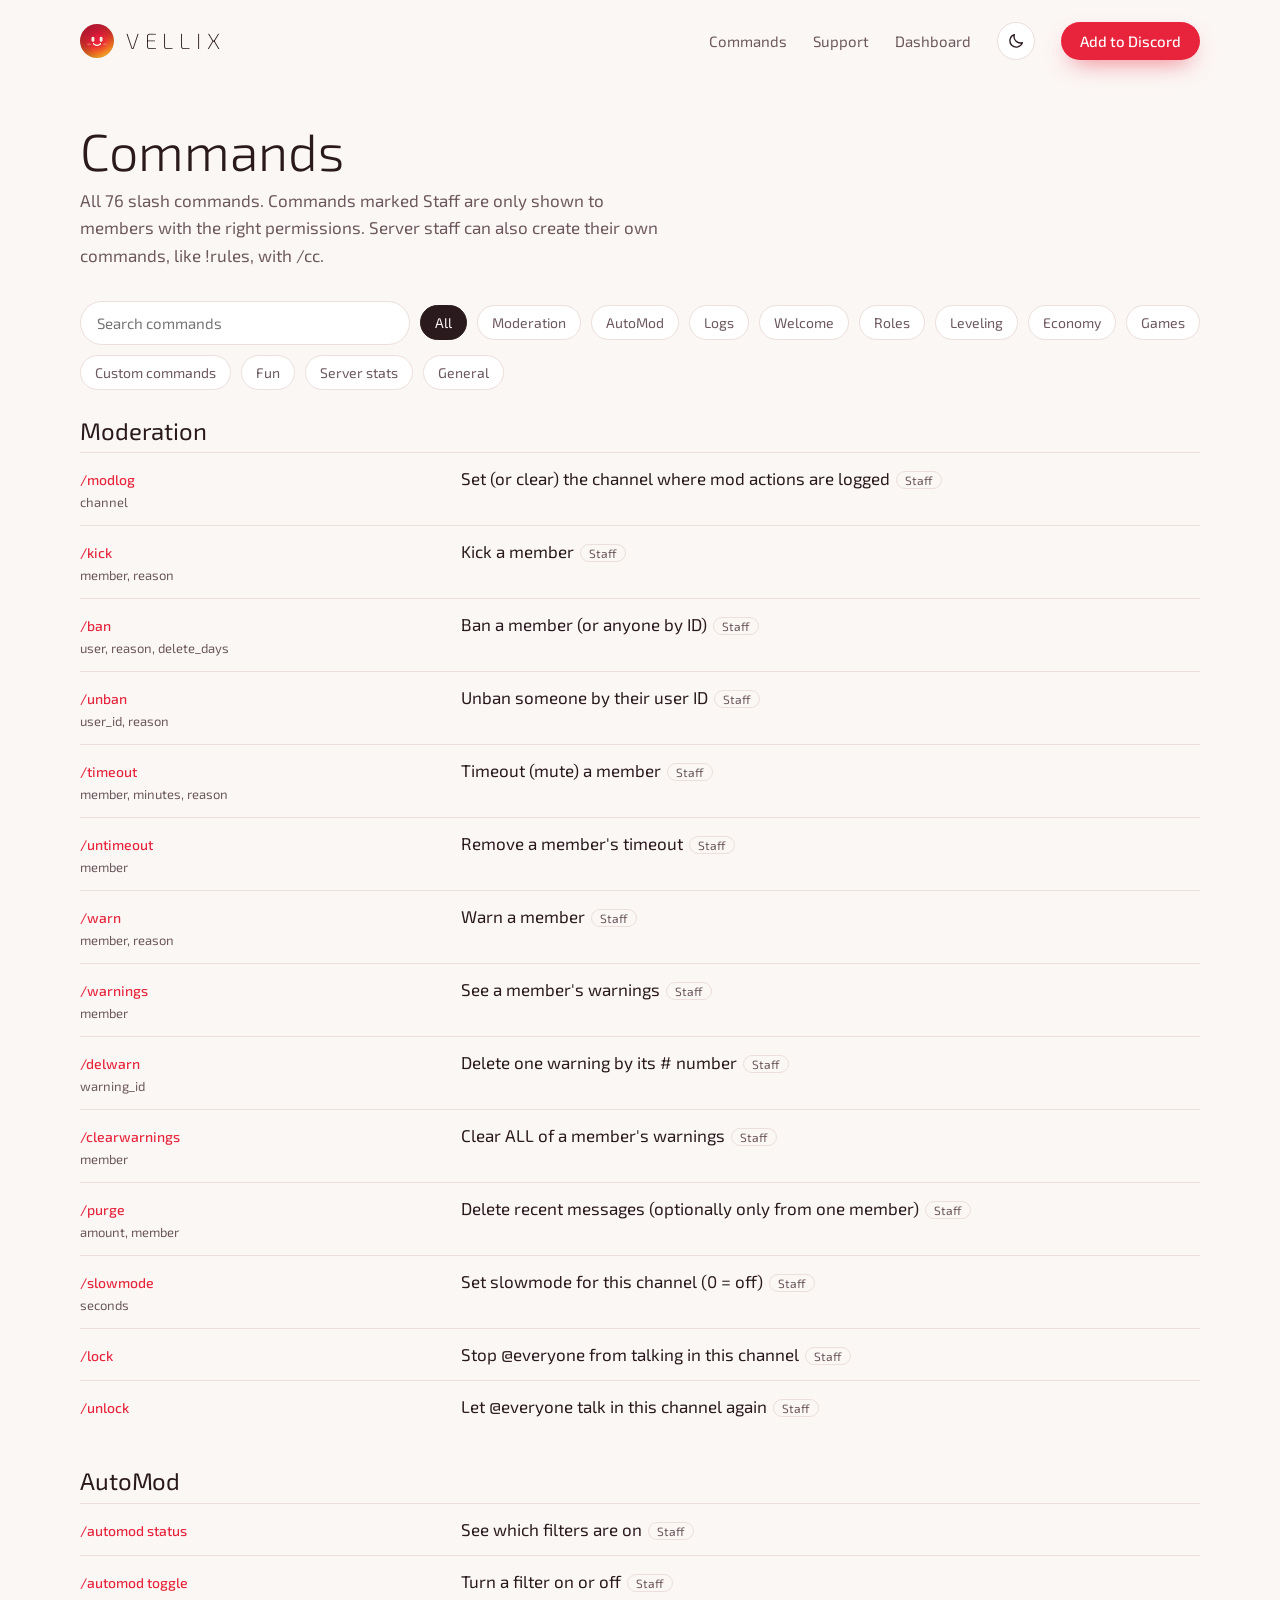
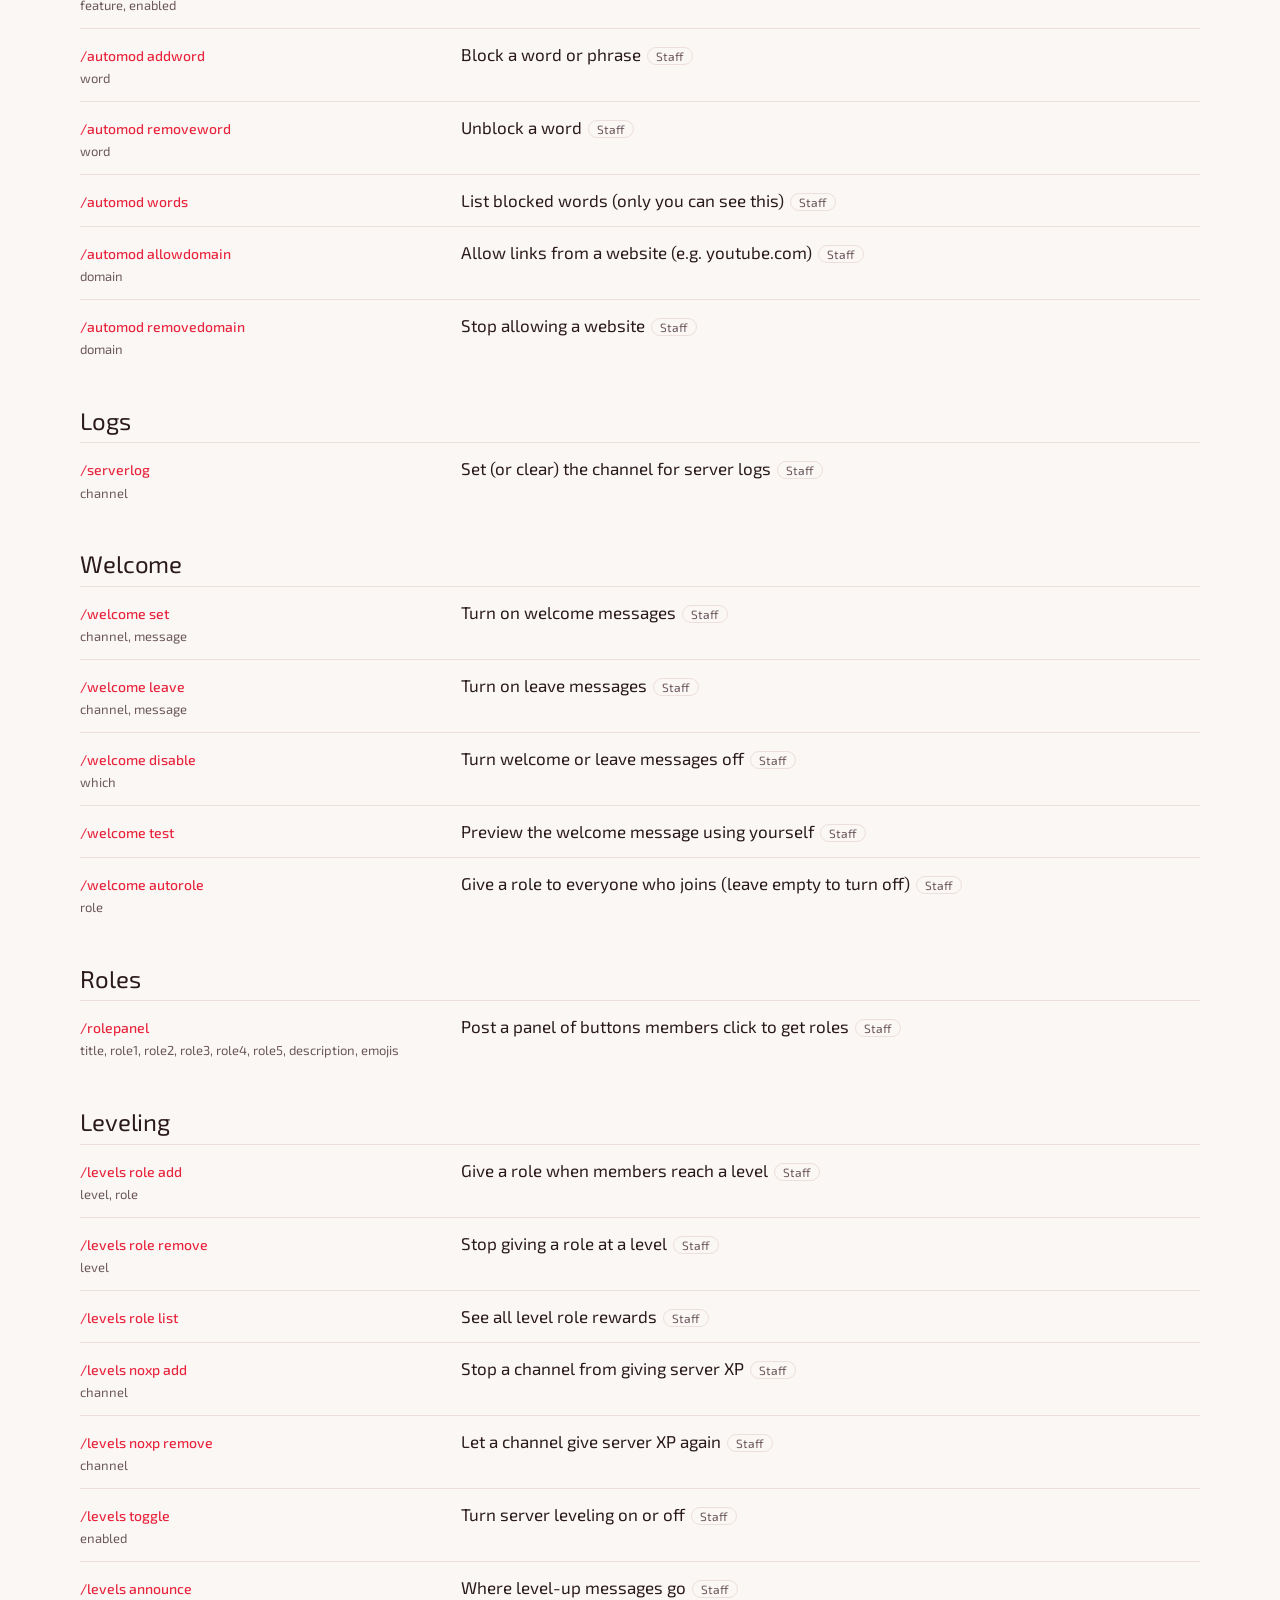
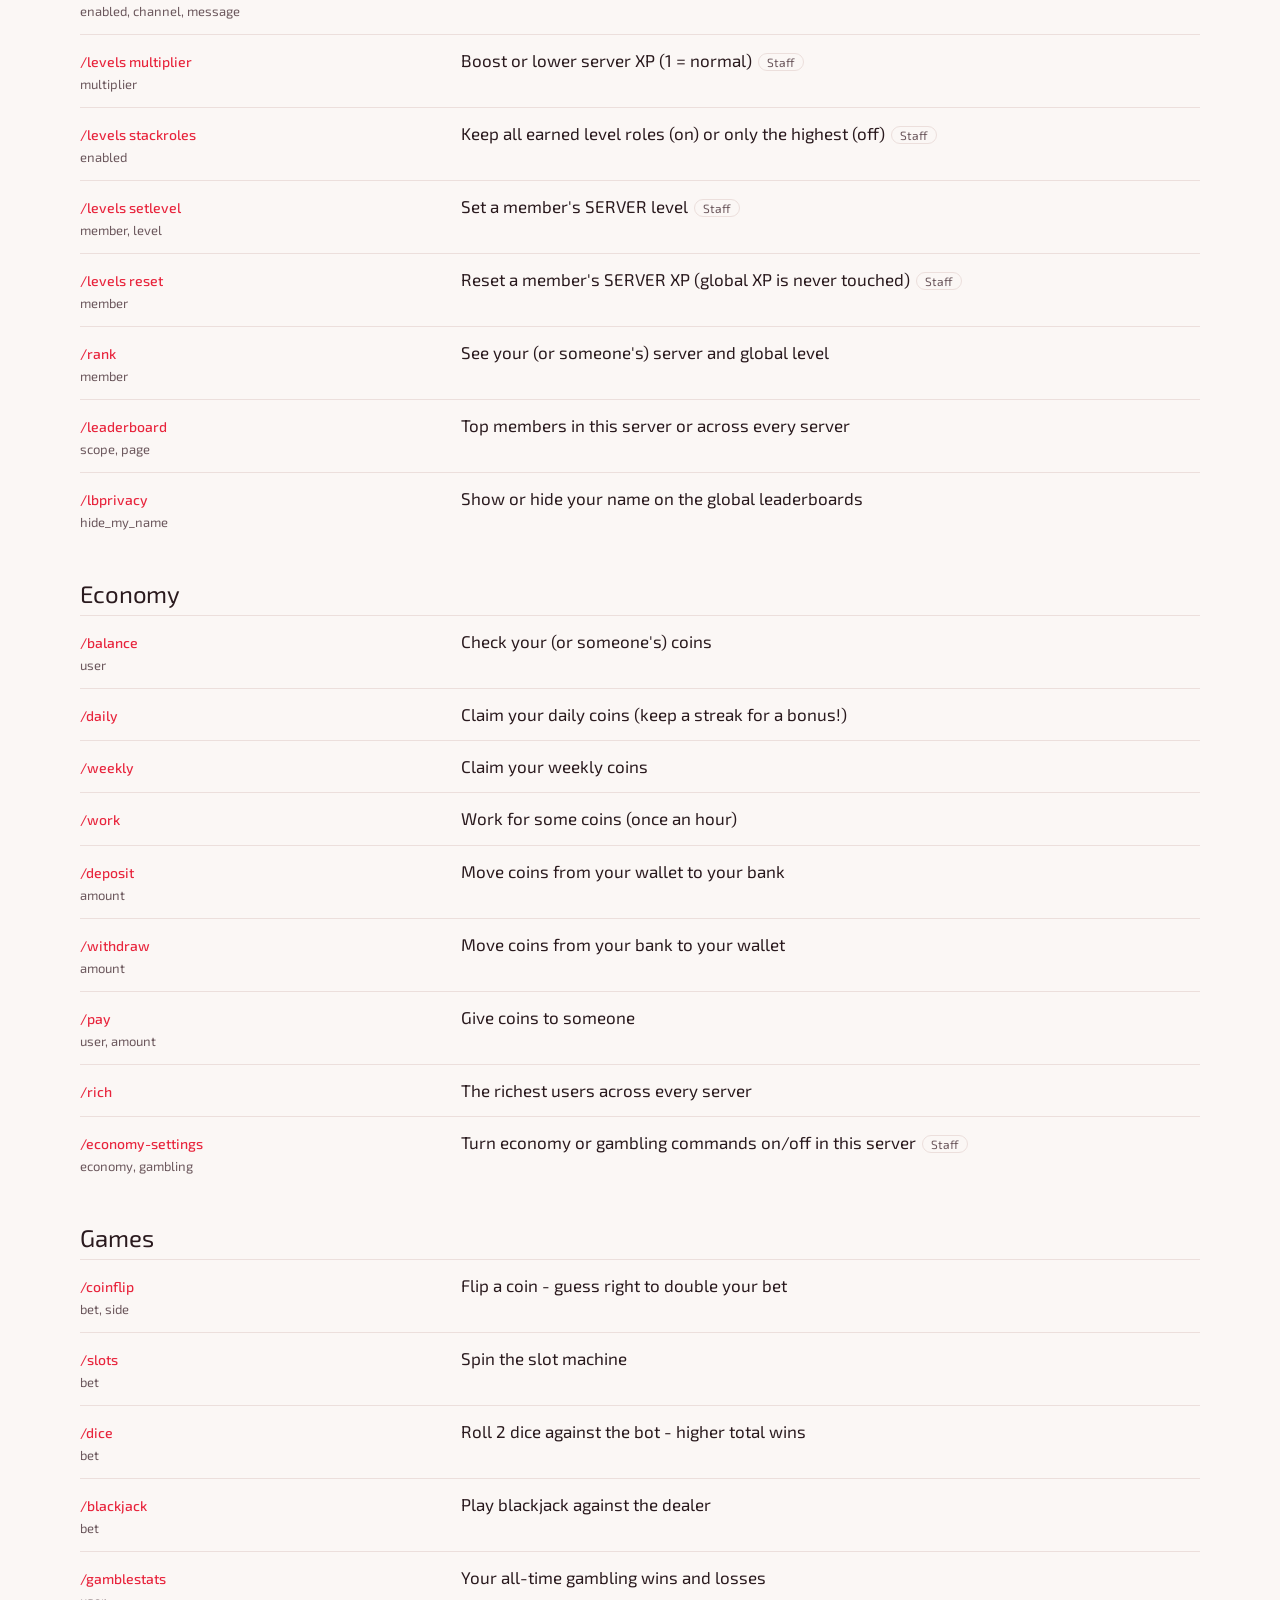
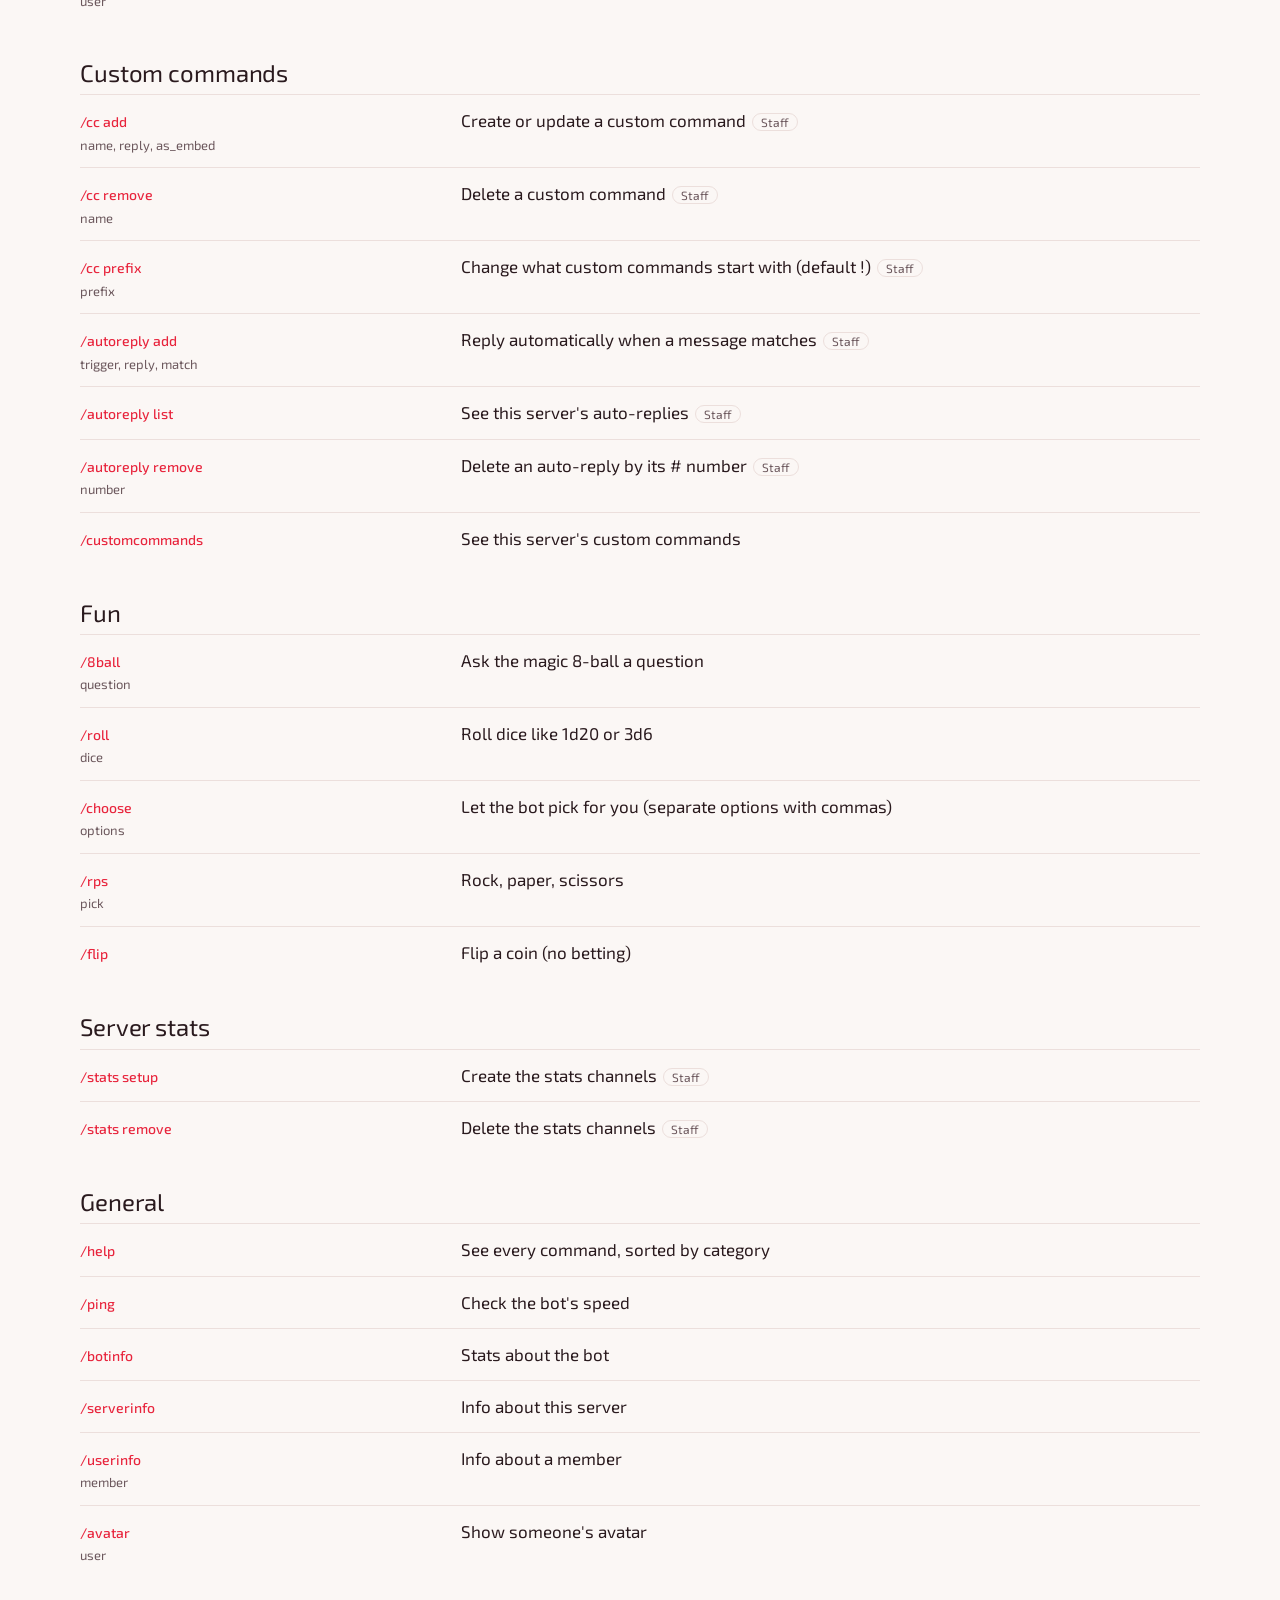
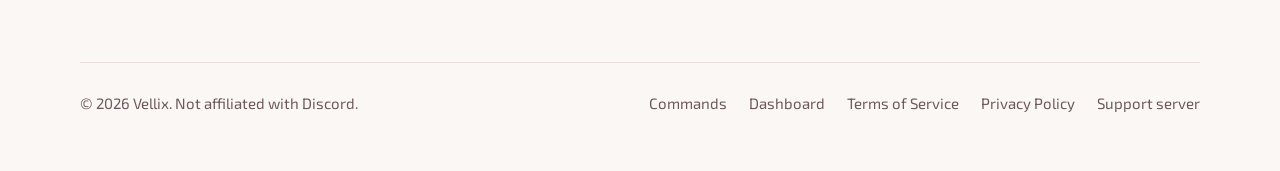
==== commands/index.html @ dca52df2 "Add scroll reveals, hero load sequence, and hover micro-interactions - IntersectionObserver + CSS tr" ====
<!doctype html>
<html lang="en">
<head>
<meta charset="utf-8">
<meta name="viewport" content="width=device-width, initial-scale=1">
<title>Commands | Vellix</title>
<meta name="description" content="Every Vellix slash command, grouped by category.">
<meta property="og:title" content="Commands | Vellix">
<meta property="og:description" content="Every Vellix slash command, grouped by category.">
<meta property="og:image" content="/assets/social.jpg">
<meta name="theme-color" content="#fbf7f5" media="(prefers-color-scheme: light)">
<meta name="theme-color" content="#262624" media="(prefers-color-scheme: dark)">
<meta name="color-scheme" content="light dark">
<script>
  /* Theme, applied before the page draws so it never flashes:
     a ?theme= handed over from the dashboard wins, then this browser's saved choice, then the system setting */
  (function () {
    var t = null, fromLink = new URLSearchParams(location.search).get("theme");
    try {
      if (fromLink === "light" || fromLink === "dark") localStorage.setItem("vellix-theme", fromLink);
      t = localStorage.getItem("vellix-theme");
    } catch (e) { t = fromLink; }
    if (t !== "light" && t !== "dark") t = window.matchMedia("(prefers-color-scheme: dark)").matches ? "dark" : "light";
    document.documentElement.dataset.theme = t;
    /* Motion: only when the visitor hasn't asked for reduced motion. If site.js never
       starts (blocked or failed), the timer removes the class so nothing stays hidden. */
    if (window.IntersectionObserver && !window.matchMedia("(prefers-reduced-motion: reduce)").matches) {
      document.documentElement.classList.add("motion");
      setTimeout(function () { if (!window.vxMotion) document.documentElement.classList.remove("motion"); }, 2500);
    }
  })();
</script>
<link rel="icon" href="/assets/favicon.png">
<link rel="apple-touch-icon" href="/assets/icon-180.png">
<link rel="preconnect" href="https://fonts.googleapis.com">
<link rel="preconnect" href="https://fonts.gstatic.com" crossorigin>
<link href="https://fonts.googleapis.com/css2?family=Exo+2:wght@200;300;400;500;600&display=swap" rel="stylesheet">
<link rel="stylesheet" href="/assets/style.css">
</head>
<body>
<header class="site-header">
  <div class="wrap">
    <a class="wordmark" href="/" aria-label="Vellix home"><img src="/assets/favicon.png" alt="">VELLIX</a>
    <nav class="nav" aria-label="Main">
      <a href="/commands/" aria-current="page">Commands</a>
      <a href="#" data-support>Support</a>
      <a href="#" data-dashboard>Dashboard</a>
      <button class="theme-toggle" type="button" data-theme-toggle aria-label="Switch to dark mode">
        <svg class="moon" viewBox="0 0 24 24" fill="none" stroke="currentColor" stroke-width="1.8" stroke-linecap="round" stroke-linejoin="round" aria-hidden="true"><path d="M20.5 14.2A8.5 8.5 0 0 1 9.8 3.5a8.5 8.5 0 1 0 10.7 10.7Z"/></svg>
        <svg class="sun" viewBox="0 0 24 24" fill="none" stroke="currentColor" stroke-width="1.8" stroke-linecap="round" aria-hidden="true"><circle cx="12" cy="12" r="4.2"/><path d="M12 2.5v2M12 19.5v2M4.6 4.6 6 6M18 18l1.4 1.4M2.5 12h2M19.5 12h2M4.6 19.4 6 18M18 6l1.4-1.4"/></svg>
      </button>
      <a class="btn btn-primary" href="#" data-invite>Add to Discord</a>
    </nav>
  </div>
</header>
<main>
<div class="wrap">
  <div class="page-head" data-reveal>
    <h1>Commands</h1>
    <p>All 76 slash commands. Commands marked Staff are only shown to members with the right permissions. Server staff can also create their own commands, like !rules, with /cc.</p>
  </div>
  <div class="filters" data-reveal data-reveal-delay="90">
    <input id="cmd-search" class="search" type="search" placeholder="Search commands" aria-label="Search commands">
    <button class="tab" data-cat="all" aria-pressed="true">All</button><button class="tab" data-cat="moderation" aria-pressed="false">Moderation</button><button class="tab" data-cat="automod" aria-pressed="false">AutoMod</button><button class="tab" data-cat="logs" aria-pressed="false">Logs</button><button class="tab" data-cat="welcome" aria-pressed="false">Welcome</button><button class="tab" data-cat="roles" aria-pressed="false">Roles</button><button class="tab" data-cat="leveling" aria-pressed="false">Leveling</button><button class="tab" data-cat="economy" aria-pressed="false">Economy</button><button class="tab" data-cat="gambling" aria-pressed="false">Games</button><button class="tab" data-cat="customcommands" aria-pressed="false">Custom commands</button><button class="tab" data-cat="fun" aria-pressed="false">Fun</button><button class="tab" data-cat="serverstats" aria-pressed="false">Server stats</button><button class="tab" data-cat="general" aria-pressed="false">General</button>
  </div>
  <div class="cmd-group" data-reveal data-cat="moderation"><h2>Moderation</h2><table class="cmd-table"><tbody><tr><td><span class="cmd">/modlog</span><span class="opts">channel</span></td><td>Set (or clear) the channel where mod actions are logged<span class="tag">Staff</span></td></tr><tr><td><span class="cmd">/kick</span><span class="opts">member, reason</span></td><td>Kick a member<span class="tag">Staff</span></td></tr><tr><td><span class="cmd">/ban</span><span class="opts">user, reason, delete_days</span></td><td>Ban a member (or anyone by ID)<span class="tag">Staff</span></td></tr><tr><td><span class="cmd">/unban</span><span class="opts">user_id, reason</span></td><td>Unban someone by their user ID<span class="tag">Staff</span></td></tr><tr><td><span class="cmd">/timeout</span><span class="opts">member, minutes, reason</span></td><td>Timeout (mute) a member<span class="tag">Staff</span></td></tr><tr><td><span class="cmd">/untimeout</span><span class="opts">member</span></td><td>Remove a member&#x27;s timeout<span class="tag">Staff</span></td></tr><tr><td><span class="cmd">/warn</span><span class="opts">member, reason</span></td><td>Warn a member<span class="tag">Staff</span></td></tr><tr><td><span class="cmd">/warnings</span><span class="opts">member</span></td><td>See a member&#x27;s warnings<span class="tag">Staff</span></td></tr><tr><td><span class="cmd">/delwarn</span><span class="opts">warning_id</span></td><td>Delete one warning by its # number<span class="tag">Staff</span></td></tr><tr><td><span class="cmd">/clearwarnings</span><span class="opts">member</span></td><td>Clear ALL of a member&#x27;s warnings<span class="tag">Staff</span></td></tr><tr><td><span class="cmd">/purge</span><span class="opts">amount, member</span></td><td>Delete recent messages (optionally only from one member)<span class="tag">Staff</span></td></tr><tr><td><span class="cmd">/slowmode</span><span class="opts">seconds</span></td><td>Set slowmode for this channel (0 = off)<span class="tag">Staff</span></td></tr><tr><td><span class="cmd">/lock</span></td><td>Stop @everyone from talking in this channel<span class="tag">Staff</span></td></tr><tr><td><span class="cmd">/unlock</span></td><td>Let @everyone talk in this channel again<span class="tag">Staff</span></td></tr></tbody></table></div><div class="cmd-group" data-reveal data-cat="automod"><h2>AutoMod</h2><table class="cmd-table"><tbody><tr><td><span class="cmd">/automod status</span></td><td>See which filters are on<span class="tag">Staff</span></td></tr><tr><td><span class="cmd">/automod toggle</span><span class="opts">feature, enabled</span></td><td>Turn a filter on or off<span class="tag">Staff</span></td></tr><tr><td><span class="cmd">/automod addword</span><span class="opts">word</span></td><td>Block a word or phrase<span class="tag">Staff</span></td></tr><tr><td><span class="cmd">/automod removeword</span><span class="opts">word</span></td><td>Unblock a word<span class="tag">Staff</span></td></tr><tr><td><span class="cmd">/automod words</span></td><td>List blocked words (only you can see this)<span class="tag">Staff</span></td></tr><tr><td><span class="cmd">/automod allowdomain</span><span class="opts">domain</span></td><td>Allow links from a website (e.g. youtube.com)<span class="tag">Staff</span></td></tr><tr><td><span class="cmd">/automod removedomain</span><span class="opts">domain</span></td><td>Stop allowing a website<span class="tag">Staff</span></td></tr></tbody></table></div><div class="cmd-group" data-reveal data-cat="logs"><h2>Logs</h2><table class="cmd-table"><tbody><tr><td><span class="cmd">/serverlog</span><span class="opts">channel</span></td><td>Set (or clear) the channel for server logs<span class="tag">Staff</span></td></tr></tbody></table></div><div class="cmd-group" data-reveal data-cat="welcome"><h2>Welcome</h2><table class="cmd-table"><tbody><tr><td><span class="cmd">/welcome set</span><span class="opts">channel, message</span></td><td>Turn on welcome messages<span class="tag">Staff</span></td></tr><tr><td><span class="cmd">/welcome leave</span><span class="opts">channel, message</span></td><td>Turn on leave messages<span class="tag">Staff</span></td></tr><tr><td><span class="cmd">/welcome disable</span><span class="opts">which</span></td><td>Turn welcome or leave messages off<span class="tag">Staff</span></td></tr><tr><td><span class="cmd">/welcome test</span></td><td>Preview the welcome message using yourself<span class="tag">Staff</span></td></tr><tr><td><span class="cmd">/welcome autorole</span><span class="opts">role</span></td><td>Give a role to everyone who joins (leave empty to turn off)<span class="tag">Staff</span></td></tr></tbody></table></div><div class="cmd-group" data-reveal data-cat="roles"><h2>Roles</h2><table class="cmd-table"><tbody><tr><td><span class="cmd">/rolepanel</span><span class="opts">title, role1, role2, role3, role4, role5, description, emojis</span></td><td>Post a panel of buttons members click to get roles<span class="tag">Staff</span></td></tr></tbody></table></div><div class="cmd-group" data-reveal data-cat="leveling"><h2>Leveling</h2><table class="cmd-table"><tbody><tr><td><span class="cmd">/levels role add</span><span class="opts">level, role</span></td><td>Give a role when members reach a level<span class="tag">Staff</span></td></tr><tr><td><span class="cmd">/levels role remove</span><span class="opts">level</span></td><td>Stop giving a role at a level<span class="tag">Staff</span></td></tr><tr><td><span class="cmd">/levels role list</span></td><td>See all level role rewards<span class="tag">Staff</span></td></tr><tr><td><span class="cmd">/levels noxp add</span><span class="opts">channel</span></td><td>Stop a channel from giving server XP<span class="tag">Staff</span></td></tr><tr><td><span class="cmd">/levels noxp remove</span><span class="opts">channel</span></td><td>Let a channel give server XP again<span class="tag">Staff</span></td></tr><tr><td><span class="cmd">/levels toggle</span><span class="opts">enabled</span></td><td>Turn server leveling on or off<span class="tag">Staff</span></td></tr><tr><td><span class="cmd">/levels announce</span><span class="opts">enabled, channel, message</span></td><td>Where level-up messages go<span class="tag">Staff</span></td></tr><tr><td><span class="cmd">/levels multiplier</span><span class="opts">multiplier</span></td><td>Boost or lower server XP (1 = normal)<span class="tag">Staff</span></td></tr><tr><td><span class="cmd">/levels stackroles</span><span class="opts">enabled</span></td><td>Keep all earned level roles (on) or only the highest (off)<span class="tag">Staff</span></td></tr><tr><td><span class="cmd">/levels setlevel</span><span class="opts">member, level</span></td><td>Set a member&#x27;s SERVER level<span class="tag">Staff</span></td></tr><tr><td><span class="cmd">/levels reset</span><span class="opts">member</span></td><td>Reset a member&#x27;s SERVER XP (global XP is never touched)<span class="tag">Staff</span></td></tr><tr><td><span class="cmd">/rank</span><span class="opts">member</span></td><td>See your (or someone&#x27;s) server and global level</td></tr><tr><td><span class="cmd">/leaderboard</span><span class="opts">scope, page</span></td><td>Top members in this server or across every server</td></tr><tr><td><span class="cmd">/lbprivacy</span><span class="opts">hide_my_name</span></td><td>Show or hide your name on the global leaderboards</td></tr></tbody></table></div><div class="cmd-group" data-reveal data-cat="economy"><h2>Economy</h2><table class="cmd-table"><tbody><tr><td><span class="cmd">/balance</span><span class="opts">user</span></td><td>Check your (or someone&#x27;s) coins</td></tr><tr><td><span class="cmd">/daily</span></td><td>Claim your daily coins (keep a streak for a bonus!)</td></tr><tr><td><span class="cmd">/weekly</span></td><td>Claim your weekly coins</td></tr><tr><td><span class="cmd">/work</span></td><td>Work for some coins (once an hour)</td></tr><tr><td><span class="cmd">/deposit</span><span class="opts">amount</span></td><td>Move coins from your wallet to your bank</td></tr><tr><td><span class="cmd">/withdraw</span><span class="opts">amount</span></td><td>Move coins from your bank to your wallet</td></tr><tr><td><span class="cmd">/pay</span><span class="opts">user, amount</span></td><td>Give coins to someone</td></tr><tr><td><span class="cmd">/rich</span></td><td>The richest users across every server</td></tr><tr><td><span class="cmd">/economy-settings</span><span class="opts">economy, gambling</span></td><td>Turn economy or gambling commands on/off in this server<span class="tag">Staff</span></td></tr></tbody></table></div><div class="cmd-group" data-reveal data-cat="gambling"><h2>Games</h2><table class="cmd-table"><tbody><tr><td><span class="cmd">/coinflip</span><span class="opts">bet, side</span></td><td>Flip a coin - guess right to double your bet</td></tr><tr><td><span class="cmd">/slots</span><span class="opts">bet</span></td><td>Spin the slot machine</td></tr><tr><td><span class="cmd">/dice</span><span class="opts">bet</span></td><td>Roll 2 dice against the bot - higher total wins</td></tr><tr><td><span class="cmd">/blackjack</span><span class="opts">bet</span></td><td>Play blackjack against the dealer</td></tr><tr><td><span class="cmd">/gamblestats</span><span class="opts">user</span></td><td>Your all-time gambling wins and losses</td></tr></tbody></table></div><div class="cmd-group" data-reveal data-cat="customcommands"><h2>Custom commands</h2><table class="cmd-table"><tbody><tr><td><span class="cmd">/cc add</span><span class="opts">name, reply, as_embed</span></td><td>Create or update a custom command<span class="tag">Staff</span></td></tr><tr><td><span class="cmd">/cc remove</span><span class="opts">name</span></td><td>Delete a custom command<span class="tag">Staff</span></td></tr><tr><td><span class="cmd">/cc prefix</span><span class="opts">prefix</span></td><td>Change what custom commands start with (default !)<span class="tag">Staff</span></td></tr><tr><td><span class="cmd">/autoreply add</span><span class="opts">trigger, reply, match</span></td><td>Reply automatically when a message matches<span class="tag">Staff</span></td></tr><tr><td><span class="cmd">/autoreply list</span></td><td>See this server&#x27;s auto-replies<span class="tag">Staff</span></td></tr><tr><td><span class="cmd">/autoreply remove</span><span class="opts">number</span></td><td>Delete an auto-reply by its # number<span class="tag">Staff</span></td></tr><tr><td><span class="cmd">/customcommands</span></td><td>See this server&#x27;s custom commands</td></tr></tbody></table></div><div class="cmd-group" data-reveal data-cat="fun"><h2>Fun</h2><table class="cmd-table"><tbody><tr><td><span class="cmd">/8ball</span><span class="opts">question</span></td><td>Ask the magic 8-ball a question</td></tr><tr><td><span class="cmd">/roll</span><span class="opts">dice</span></td><td>Roll dice like 1d20 or 3d6</td></tr><tr><td><span class="cmd">/choose</span><span class="opts">options</span></td><td>Let the bot pick for you (separate options with commas)</td></tr><tr><td><span class="cmd">/rps</span><span class="opts">pick</span></td><td>Rock, paper, scissors</td></tr><tr><td><span class="cmd">/flip</span></td><td>Flip a coin (no betting)</td></tr></tbody></table></div><div class="cmd-group" data-reveal data-cat="serverstats"><h2>Server stats</h2><table class="cmd-table"><tbody><tr><td><span class="cmd">/stats setup</span></td><td>Create the stats channels<span class="tag">Staff</span></td></tr><tr><td><span class="cmd">/stats remove</span></td><td>Delete the stats channels<span class="tag">Staff</span></td></tr></tbody></table></div><div class="cmd-group" data-reveal data-cat="general"><h2>General</h2><table class="cmd-table"><tbody><tr><td><span class="cmd">/help</span></td><td>See every command, sorted by category</td></tr><tr><td><span class="cmd">/ping</span></td><td>Check the bot&#x27;s speed</td></tr><tr><td><span class="cmd">/botinfo</span></td><td>Stats about the bot</td></tr><tr><td><span class="cmd">/serverinfo</span></td><td>Info about this server</td></tr><tr><td><span class="cmd">/userinfo</span><span class="opts">member</span></td><td>Info about a member</td></tr><tr><td><span class="cmd">/avatar</span><span class="opts">user</span></td><td>Show someone&#x27;s avatar</td></tr></tbody></table></div>
  <p class="empty" hidden>No commands match that search.</p>
</div>
</main>
<footer>
  <div class="wrap" data-reveal="fade">
    <span>&copy; <span data-year>2026</span> Vellix. Not affiliated with Discord.</span>
    <nav aria-label="Footer">
      <a href="/commands/">Commands</a>
      <a href="#" data-dashboard>Dashboard</a>
      <a href="/terms/">Terms of Service</a>
      <a href="/privacy/">Privacy Policy</a>
      <a href="#" data-support>Support server</a>
    </nav>
  </div>
</footer>
<script src="/assets/site.js"></script>
</body>
</html>
---- assets/style.css ----
/* Vellix website — one stylesheet for every page */
:root {
  --paper: #fbf7f5;      /* page */
  --card: #ffffff;
  --ink: #2a1a1e;        /* text: deep wine, not grey-black */
  --ink-soft: #6c585d;
  --line: #ecdfdc;
  --crimson: #e8243c;    /* from the icon */
  --amber: #f5a623;
  --blush: #ffd6cf;
  --peach: #ffe4c7;
  --radius-lg: 28px;
  --radius-sm: 14px;
  --shadow: 0 18px 40px -18px rgba(120, 30, 40, .28), 0 2px 6px rgba(120, 30, 40, .06);
  --max: 1120px;
  --font: "Exo 2", system-ui, sans-serif;
  --ease-out: cubic-bezier(.16, 1, .3, 1);   /* fast start, soft landing */
  /* surfaces that change between light and dark */
  --line-strong: #d9c6c2;
  --track: #f3e7e4;
  --chip-bg: #f6eeec;
  --ring: rgba(120, 70, 75, .14);
  --glass: rgba(255, 255, 255, .9);
  --glass-border: rgba(255, 255, 255, .8);
  --glow-1: rgba(255, 170, 170, .55);
  --glow-2: rgba(255, 210, 160, .55);
  --ink-body: #4d3b40;
  color-scheme: light;
}

/* Dark mode: same warm dark grey as the Claude desktop app */
:root[data-theme="dark"] {
  --paper: #262624;
  --card: #30302e;
  --ink: #f4efec;
  --ink-soft: #b9b0ab;
  --line: #3e3d3a;
  --line-strong: #57554f;
  --track: #44423e;
  --chip-bg: #3a3936;
  --ring: rgba(255, 235, 228, .12);
  --glass: rgba(48, 48, 46, .88);
  --glass-border: rgba(255, 255, 255, .06);
  --glow-1: rgba(232, 36, 60, .28);
  --glow-2: rgba(245, 166, 35, .2);
  --ink-body: #d9d1cd;
  --shadow: 0 18px 40px -18px rgba(0, 0, 0, .6), 0 2px 6px rgba(0, 0, 0, .25);
  color-scheme: dark;
}

* { box-sizing: border-box; }
html { scroll-behavior: smooth; }
body {
  margin: 0;
  background: var(--paper);
  transition: background-color .2s, color .2s;
  color: var(--ink);
  font: 400 17px/1.6 var(--font);
  -webkit-font-smoothing: antialiased;
}
img { max-width: 100%; display: block; }
a { color: inherit; }
a:focus-visible, button:focus-visible, input:focus-visible {
  outline: 2px solid var(--crimson);
  outline-offset: 3px;
  border-radius: 6px;
}
.wrap { width: min(var(--max), 100% - 40px); margin-inline: auto; }

/* ---------- header ---------- */
.site-header { padding: 22px 0; position: relative; z-index: 5; }
.site-header .wrap { display: flex; align-items: center; justify-content: space-between; gap: 16px; }
.wordmark {
  font-weight: 200; letter-spacing: .26em; font-size: 22px; text-decoration: none;
  display: flex; align-items: center; gap: 12px;
}
.wordmark img { width: 34px; height: 34px; border-radius: 50%; }
.nav { display: flex; align-items: center; gap: 26px; font-size: 15px; }
.nav a { text-decoration: none; color: var(--ink-soft); }
.nav a:hover { color: var(--ink); }

.btn {
  display: inline-flex; align-items: center; justify-content: center; gap: 8px;
  padding: 12px 22px; border-radius: 999px; font: 500 15px var(--font);
  text-decoration: none; border: 1px solid transparent; cursor: pointer;
}
.btn-primary { background: var(--crimson); color: #fff; box-shadow: 0 10px 24px -10px rgba(232, 36, 60, .7); }
.btn-primary:hover { background: #d01b32; }
.btn-ghost { background: var(--card); border-color: var(--line); color: var(--ink); }
.btn-ghost:hover { border-color: var(--line-strong); }
.nav .btn { color: #fff; padding: 9px 18px; white-space: nowrap; }

/* theme switch (moon in light mode, sun in dark mode) */
.theme-toggle {
  width: 38px; height: 38px; border-radius: 50%; border: 1px solid var(--line); background: var(--card);
  color: var(--ink); display: inline-grid; place-items: center; cursor: pointer; padding: 0; flex: none;
}
.theme-toggle:hover { border-color: var(--line-strong); }
.theme-toggle svg { width: 18px; height: 18px; }
.theme-toggle .sun { display: none; }
:root[data-theme="dark"] .theme-toggle .sun { display: block; }
:root[data-theme="dark"] .theme-toggle .moon { display: none; }

/* ---------- hero: the orb stage ---------- */
.hero { position: relative; padding: 24px 20px 72px; text-align: center; overflow: hidden; }
.hero::before {               /* warm glow behind the orb */
  content: ""; position: absolute; inset: -10% -20% auto; height: 760px; z-index: 0;
  background:
    radial-gradient(closest-side at 50% 42%, var(--glow-1), transparent 70%),
    radial-gradient(closest-side at 72% 60%, var(--glow-2), transparent 70%);
  filter: blur(10px);
}
.stage { position: relative; z-index: 1; width: min(560px, 92vw); aspect-ratio: 1; margin: 0 auto; }
.ring { position: absolute; border-radius: 50%; border: 1px solid var(--ring); inset: 0; }
.ring.r2 { inset: 9%; }
.orb {
  position: absolute; inset: 19%; border-radius: 50%; overflow: hidden;
  box-shadow: 0 40px 80px -30px rgba(200, 30, 50, .55);
}
.orb img { width: 100%; height: 100%; object-fit: cover; }

.float-card {
  position: absolute; z-index: 2; background: var(--glass);
  backdrop-filter: blur(8px); border: 1px solid var(--glass-border);
  border-radius: var(--radius-sm); box-shadow: var(--shadow);
  padding: 14px 16px; text-align: left; font-size: 14px; width: 220px;
}
.float-card .who { display: flex; align-items: center; gap: 8px; font-weight: 600; }
.float-card .dot { width: 22px; height: 22px; border-radius: 50%; background: linear-gradient(140deg, var(--crimson), var(--amber)); flex: none; }
.float-card .muted { color: var(--ink-soft); font-size: 13px; }
.float-card .big { font-size: 26px; font-weight: 300; line-height: 1.1; margin-top: 6px; }
.meter { height: 6px; border-radius: 99px; background: var(--track); margin: 10px 0 6px; overflow: hidden; }
.meter span { display: block; height: 100%; border-radius: inherit; background: linear-gradient(90deg, var(--crimson), var(--amber)); }
.cards-hand { display: flex; gap: 6px; margin-top: 8px; }
.cards-hand b {
  font-weight: 500; border: 1px solid var(--line); border-radius: 6px; padding: 4px 7px; background: var(--card);
}
.cards-hand b.red { color: var(--crimson); }
.chip { font-size: 12px; color: var(--ink-soft); background: var(--chip-bg); border-radius: 6px; padding: 2px 7px; }

.fc-level { left: -6%; top: 14%; }
.fc-daily { right: -8%; top: 4%; width: 190px; }
.fc-bj { right: -4%; bottom: 10%; }

.hero h1 {
  position: relative; z-index: 1; margin: 18px auto 14px; max-width: 16ch;
  font-weight: 300; font-size: clamp(38px, 6vw, 64px); line-height: 1.05; letter-spacing: -.01em;
}
.hero .lede { position: relative; z-index: 1; max-width: 56ch; margin: 0 auto 28px; color: var(--ink-soft); font-size: 18px; }
.actions { position: relative; z-index: 1; display: flex; gap: 12px; justify-content: center; flex-wrap: wrap; }

/* hero load sequence: orb blooms, then the cards settle in and drift gently */
@media (prefers-reduced-motion: no-preference) {
  .float-card {
    animation: settle .9s var(--ease-out) .55s both, drift 7s ease-in-out 1.45s infinite alternate;
  }
  .fc-daily { animation-delay: .7s, 1.6s; animation-duration: .9s, 8s; }
  .fc-bj { animation-delay: .85s, 1.75s; animation-duration: .9s, 6.5s; }
  @keyframes settle { from { opacity: 0; transform: translateY(14px) scale(.97); } }
  @keyframes drift { to { transform: translateY(-6px); } }
  .float-card .meter span { transform-origin: left; animation: fill 1.2s var(--ease-out) 1.1s both; }
  @keyframes fill { from { transform: scaleX(0); } }
}

/* ---------- sections ---------- */
section { padding: 72px 0; }
.section-head { max-width: 640px; margin-bottom: 40px; }
h2 { font-weight: 300; font-size: clamp(30px, 4vw, 42px); line-height: 1.1; margin: 0 0 12px; letter-spacing: -.005em; }
h3 { font-weight: 500; font-size: 20px; margin: 0 0 6px; }
.section-head p { color: var(--ink-soft); margin: 0; }

.pillars { display: grid; grid-template-columns: repeat(3, 1fr); gap: 0; border-top: 1px solid var(--line); }
.pillar { padding: 28px 28px 8px 0; }
.pillar + .pillar { padding-left: 28px; border-left: 1px solid var(--line); }
.pillar p { color: var(--ink-soft); margin: 0 0 14px; }
.pillar ul { margin: 0 0 18px; padding: 0; list-style: none; }
.pillar li { padding: 7px 0; border-bottom: 1px dashed var(--line); }
.pillar code, .cmd { font: 500 14px var(--font); color: var(--crimson); }

/* global vs server levels */
.levels { display: grid; grid-template-columns: 1.1fr 1fr; gap: 56px; align-items: center; }
.profile {
  background: var(--card); border-radius: var(--radius-lg); box-shadow: var(--shadow);
  padding: 28px; border: 1px solid var(--line);
}
.profile .row { padding: 18px 0; }
.profile .row + .row { border-top: 1px solid var(--line); }
.profile .label { display: flex; justify-content: space-between; font-size: 15px; }
.profile .label span:last-child { color: var(--ink-soft); }
.profile .lvl { font-size: 34px; font-weight: 300; margin-top: 2px; }
.levels ul { padding-left: 18px; color: var(--ink-soft); }
.levels li { margin-bottom: 8px; }

/* economy */
.economy { display: grid; grid-template-columns: repeat(4, 1fr); gap: 16px; }
.game { background: var(--card); border: 1px solid var(--line); border-radius: var(--radius-sm); padding: 20px; }
.game .cmd { display: block; margin-bottom: 8px; }
.game p { margin: 0; color: var(--ink-soft); font-size: 15px; }
.note { margin-top: 20px; color: var(--ink-soft); font-size: 15px; }

/* get started — a real sequence, so it is numbered */
.start {
  border-radius: var(--radius-lg); padding: 48px; position: relative; overflow: hidden; color: #fff;
  background: radial-gradient(120% 140% at 85% 100%, var(--amber), transparent 55%),
              radial-gradient(90% 120% at 10% 0%, #c8193a, transparent 60%), var(--crimson);
}
.start h2 { color: #fff; }
.start ol { list-style: none; counter-reset: s; padding: 0; margin: 28px 0 32px; display: grid; grid-template-columns: repeat(3, 1fr); gap: 24px; }
.start li { counter-increment: s; }
.start li::before { content: counter(s); display: block; font-size: 40px; font-weight: 200; line-height: 1; margin-bottom: 8px; opacity: .85; }
.start p { margin: 0; opacity: .92; }
.start .btn-primary { background: #fff; color: var(--crimson); box-shadow: none; }
.start .btn-primary:hover { background: #fff3f1; }

/* ---------- footer ---------- */
footer { padding: 48px 0 56px; color: var(--ink-soft); font-size: 15px; }
footer .wrap { display: flex; justify-content: space-between; gap: 24px; flex-wrap: wrap; border-top: 1px solid var(--line); padding-top: 28px; }
footer nav { display: flex; gap: 22px; flex-wrap: wrap; }
footer a { text-decoration: none; }
footer a:hover { color: var(--ink); }

/* ---------- inner pages ---------- */
.page-head { padding: 40px 0 24px; }
.page-head h1 { font-weight: 300; font-size: clamp(36px, 5vw, 52px); margin: 0 0 8px; line-height: 1.1; }
.page-head p { color: var(--ink-soft); margin: 0; max-width: 60ch; }

.filters { display: flex; gap: 10px; flex-wrap: wrap; align-items: center; margin: 8px 0 28px; }
.search {
  flex: 1 1 260px; max-width: 360px; padding: 12px 16px; border-radius: 999px;
  border: 1px solid var(--line); background: var(--card); font: 400 15px var(--font); color: var(--ink);
}
.tab {
  border: 1px solid var(--line); background: var(--card); border-radius: 999px; padding: 8px 14px;
  font: 400 14px var(--font); color: var(--ink-soft); cursor: pointer;
}
.tab[aria-pressed="true"] { background: var(--ink); color: var(--paper); border-color: var(--ink); }
.cmd-group { margin-bottom: 36px; }
.cmd-group h2 { font-size: 24px; font-weight: 400; margin-bottom: 8px; }
.cmd-table { width: 100%; border-collapse: collapse; }
.cmd-table td { padding: 12px 0; border-top: 1px solid var(--line); vertical-align: top; }
.cmd-table td:first-child { width: 34%; padding-right: 16px; }
.cmd-table .opts { color: var(--ink-soft); font-size: 13px; display: block; }
.tag { font-size: 12px; border: 1px solid var(--line); border-radius: 99px; padding: 1px 8px; color: var(--ink-soft); margin-left: 6px; white-space: nowrap; }
.empty { color: var(--ink-soft); padding: 24px 0; }

.legal { max-width: 70ch; padding-bottom: 40px; }
.legal h2 { font-size: 26px; font-weight: 400; margin: 40px 0 10px; }
.legal p, .legal li { color: var(--ink-body); }
.legal table { width: 100%; border-collapse: collapse; font-size: 15px; margin: 12px 0; }
.legal th, .legal td { text-align: left; padding: 10px 12px 10px 0; border-top: 1px solid var(--line); vertical-align: top; }
.legal th { font-weight: 600; }

/* ---------- small screens ---------- */
@media (max-width: 880px) {
  .pillars, .levels, .economy, .start ol { grid-template-columns: 1fr; }
  .pillar + .pillar { padding-left: 0; border-left: 0; border-top: 1px solid var(--line); }
  .economy { grid-template-columns: 1fr 1fr; }
  .start { padding: 32px 24px; }
}
@media (max-width: 640px) {
  .nav a:not(.btn) { display: none; }
  .nav { gap: 10px; }
  .nav .btn { padding: 8px 14px; font-size: 14px; }
  .wordmark { letter-spacing: .18em; font-size: 19px; }
  .stage { width: 86vw; }
  .float-card { width: 176px; padding: 10px 12px; font-size: 12px; }
  .float-card .who { font-size: 12px; }
  .hero .lede { font-size: 16px; }
  .float-card .big { font-size: 20px; }
  .fc-level { left: -4%; top: 2%; }
  .fc-daily { display: none; }
  .fc-bj { right: -4%; bottom: 0; }
  .economy { grid-template-columns: 1fr; }
  .cmd-table td:first-child { width: 44%; }
}

/* =====================================================================
   Motion (only transform + opacity are animated, so it stays on the GPU)
   ===================================================================== */

/* --- scroll / load reveals: hidden only when html.motion is set by the head script --- */
.motion :is([data-reveal], .legal > *) {
  opacity: 0;
  transform: translate3d(0, 22px, 0);
  transition: opacity .8s var(--ease-out) var(--d, 0ms), transform .9s var(--ease-out) var(--d, 0ms),
              translate .35s var(--ease-out);
}
.motion :is([data-reveal], .legal > *):not(.is-visible) { will-change: opacity, transform; }
.motion .legal > * { transform: translate3d(0, 12px, 0); transition-duration: .6s, .7s, .35s; }
.motion [data-reveal="fade"] { transform: none; }
.motion [data-reveal="scale"] { transform: translate3d(0, 16px, 0) scale(.96); }
.motion [data-reveal="orb"] { transform: scale(.86); transition-duration: 1.1s, 1.4s, .35s; }
.motion [data-reveal="ring"] { transform: scale(.9); transition-duration: 1.2s, 1.6s, .35s; }
.motion :is([data-reveal], .legal > *).is-visible { opacity: 1; transform: none; }
.motion [data-reveal].revealed { transition: opacity .3s, transform .35s var(--ease-out), translate .35s var(--ease-out); }

/* progress bars fill once their card is revealed */
.motion [data-reveal] .meter span { transform: scaleX(0); transform-origin: left; transition: transform 1.3s var(--ease-out) .35s; }
.motion [data-reveal].is-visible .meter span { transform: none; }

/* --- hover micro-interactions (mouse/trackpad only, so phones don't get "stuck") --- */
@media (prefers-reduced-motion: no-preference) {
  .btn { position: relative; isolation: isolate; transition: transform .25s var(--ease-out), background-color .2s; }
  .btn::after {             /* a bigger glow that fades in: animating opacity is cheaper than box-shadow */
    content: ""; position: absolute; inset: 0; border-radius: inherit; z-index: -1; opacity: 0;
    box-shadow: 0 16px 30px -12px rgba(232, 36, 60, .75); transition: opacity .25s var(--ease-out);
  }
  .btn-ghost::after { box-shadow: var(--shadow); }
  .btn:active { transform: scale(.97); transition-duration: .1s; }

  .lift { position: relative; transition: translate .35s var(--ease-out); }
  .lift::after {
    content: ""; position: absolute; inset: -1px; border-radius: inherit; pointer-events: none;
    box-shadow: var(--shadow); opacity: 0; transition: opacity .35s var(--ease-out);
  }
  .profile.lift::after { box-shadow: 0 30px 60px -28px rgba(120, 30, 40, .45); }

  .nav a:not(.btn) { position: relative; }
  .nav a:not(.btn)::after {
    content: ""; position: absolute; left: 0; right: 0; bottom: -4px; height: 1.5px; border-radius: 2px;
    background: var(--crimson); transform: scaleX(0); transform-origin: right; transition: transform .35s var(--ease-out);
  }
  .theme-toggle svg { transition: transform .5s var(--ease-out); }
  .tab { transition: transform .2s var(--ease-out), background-color .2s, color .2s, border-color .2s; }
  .tab:active { transform: scale(.95); }
  .cmd-table tr td:first-child .cmd { display: inline-block; transition: transform .3s var(--ease-out); }
  .orb img { transition: transform 1.2s var(--ease-out); }
}
@media (hover: hover) and (prefers-reduced-motion: no-preference) {
  .btn:hover { transform: translateY(-2px); }
  .btn:hover::after { opacity: 1; }
  .btn:active { transform: translateY(0) scale(.97); }
  .lift:hover { translate: 0 -4px; }
  .lift:hover::after { opacity: 1; }
  .nav a:not(.btn):hover::after { transform: scaleX(1); transform-origin: left; }
  .theme-toggle:hover svg { transform: rotate(28deg) scale(1.08); }
  .cmd-table tr:hover td:first-child .cmd { transform: translateX(4px); }
  .stage:hover .orb img { transform: scale(1.03); }
}
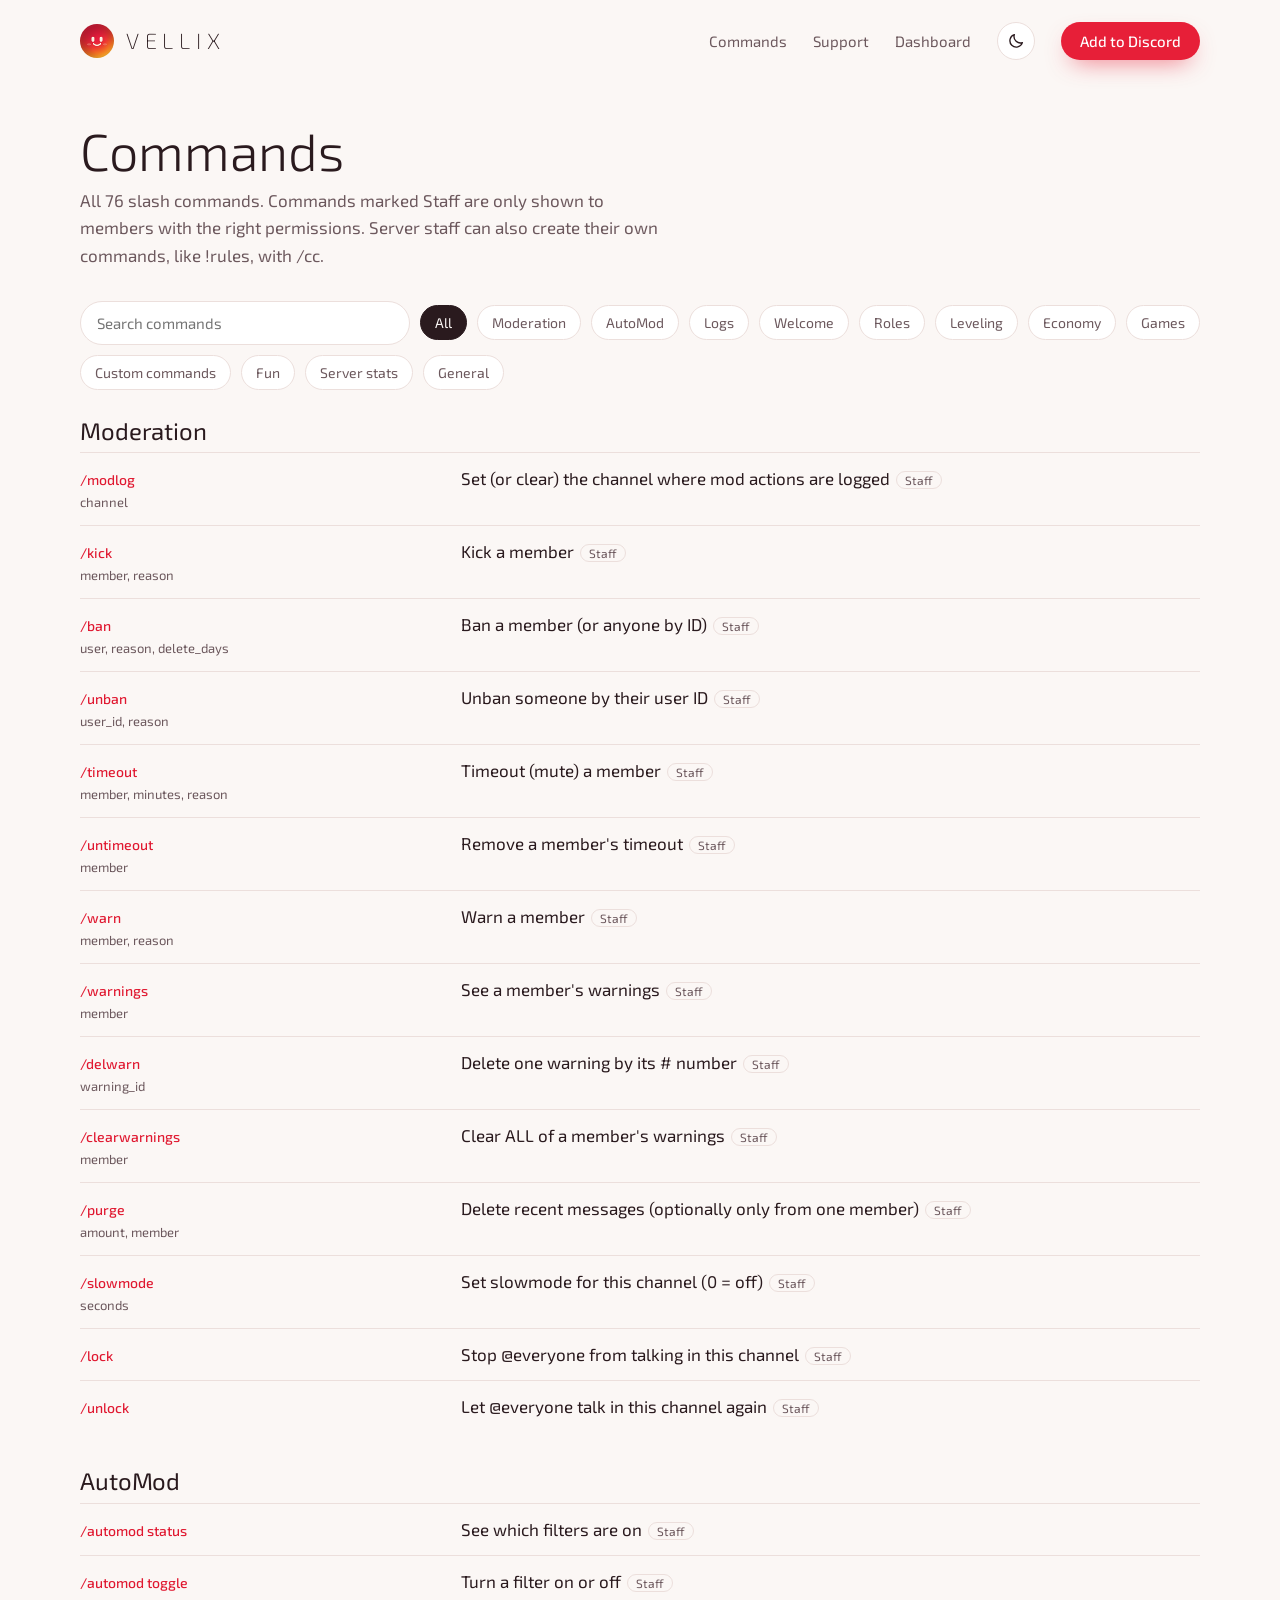
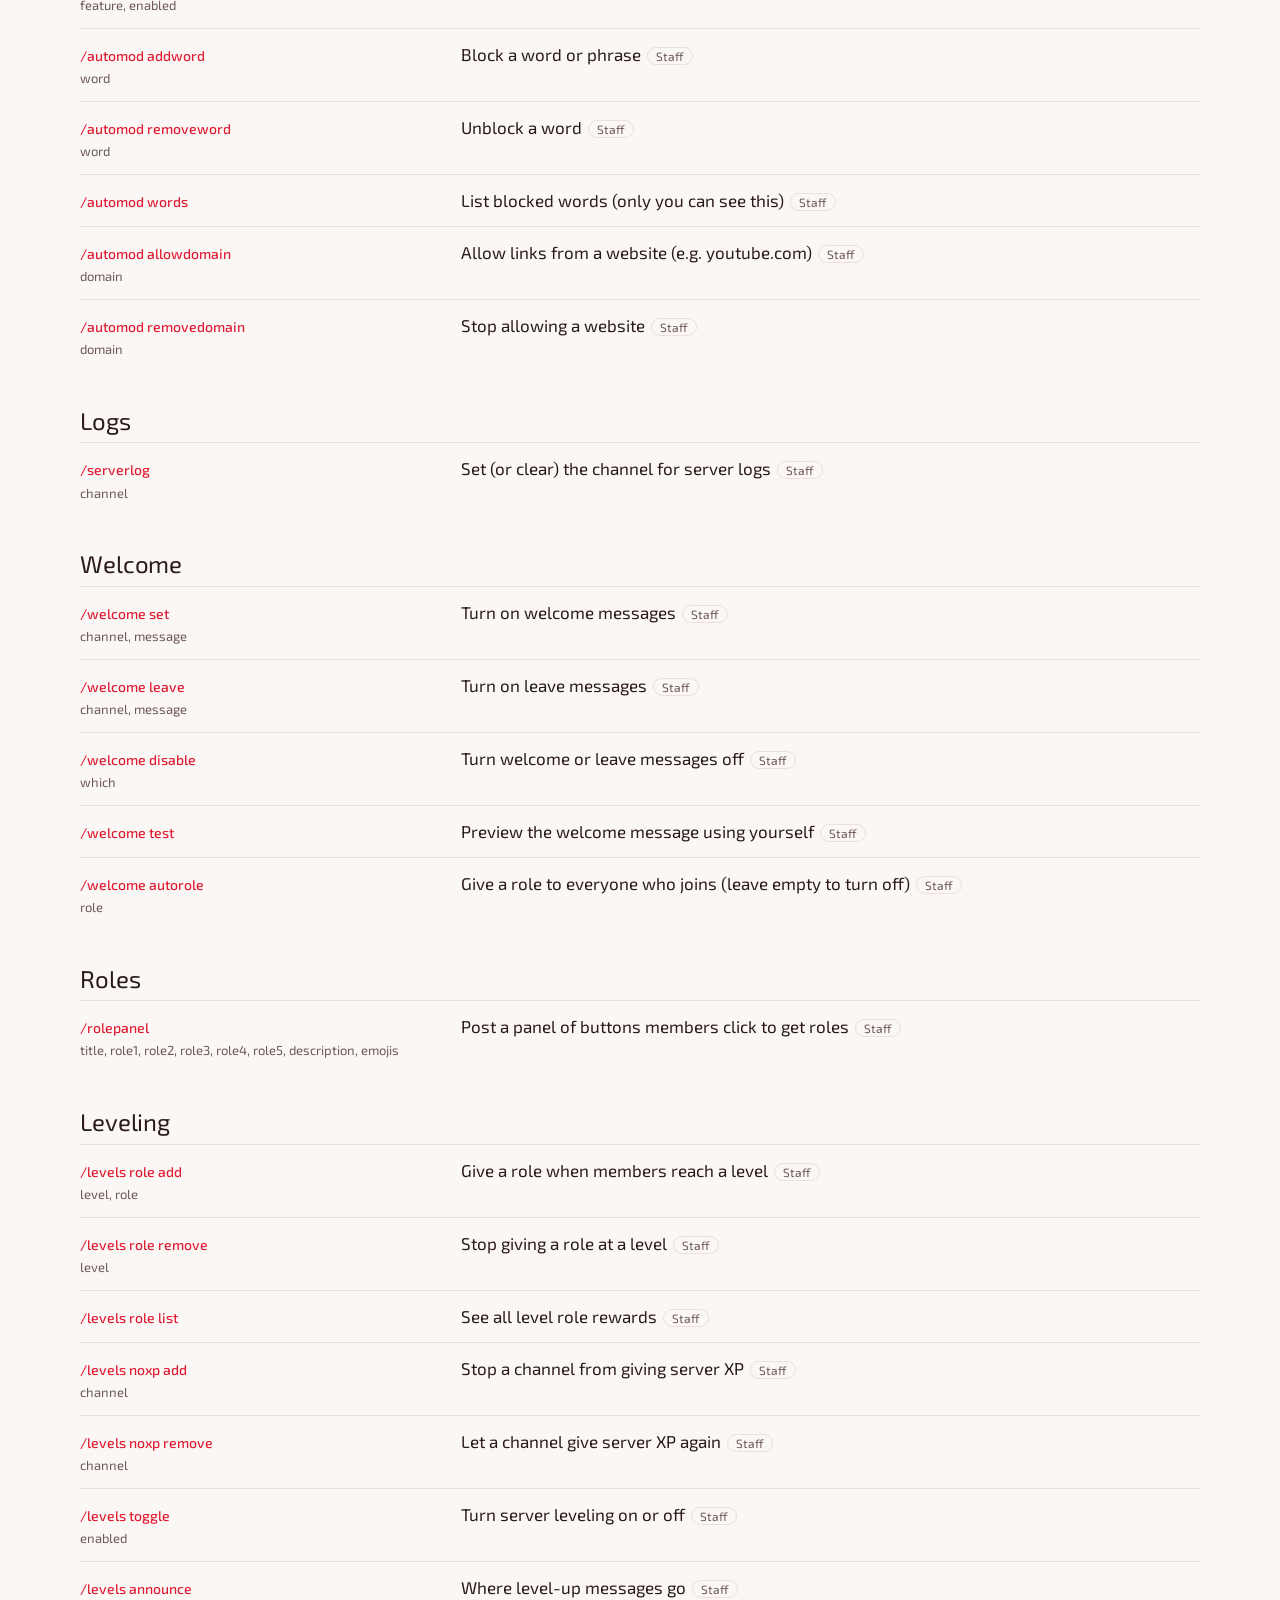
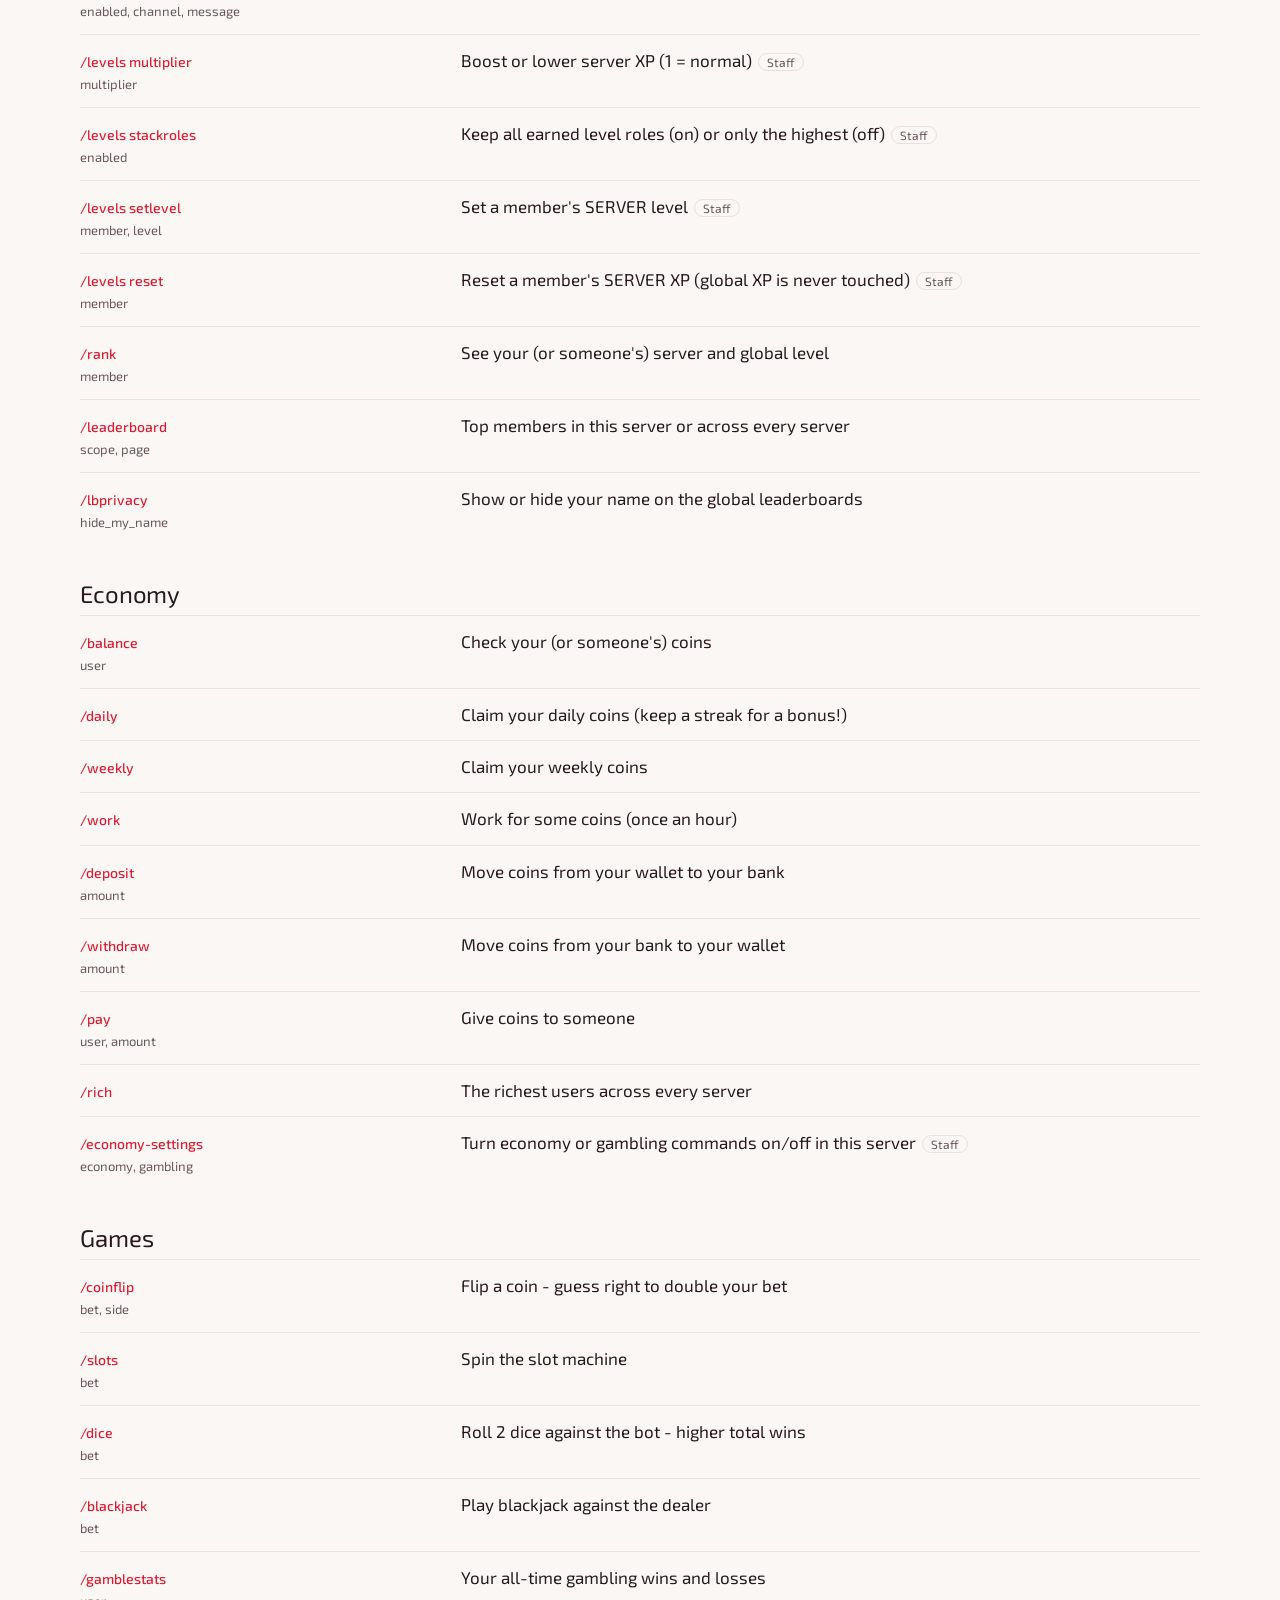
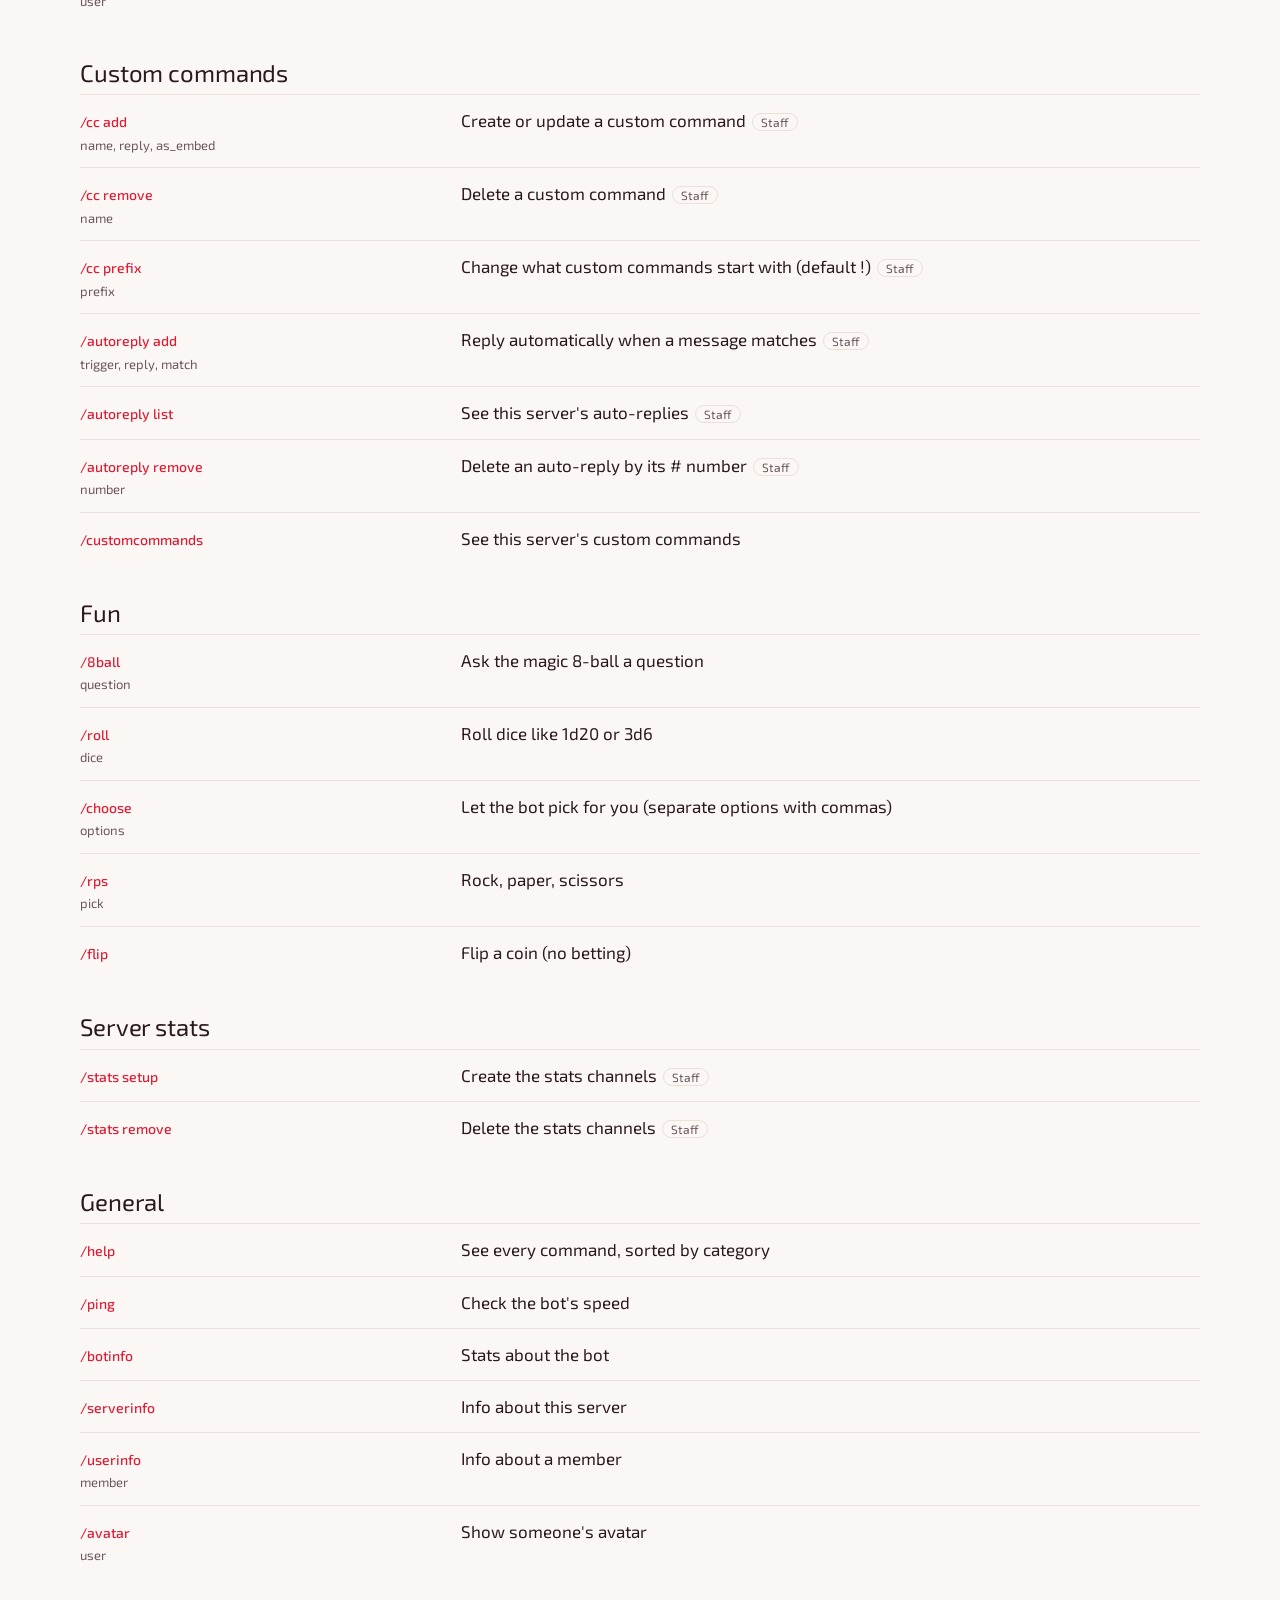
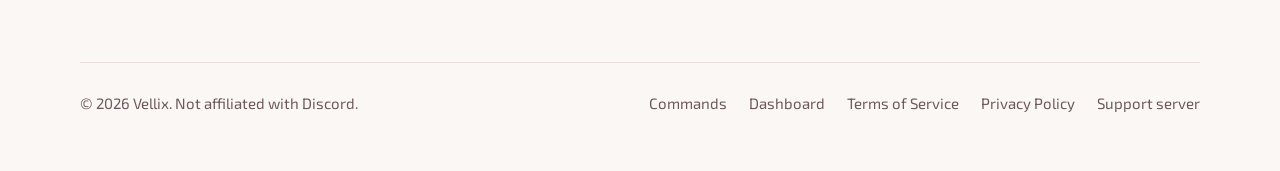
==== commit 13b336c3: "Make the hero orb and cards clickable; fix brand-red contrast - Orb is now a link to the dashboard (" ====
--- a/commands/index.html
+++ b/commands/index.html
@@ -63,7 +63,7 @@
     <input id="cmd-search" class="search" type="search" placeholder="Search commands" aria-label="Search commands">
     <button class="tab" data-cat="all" aria-pressed="true">All</button><button class="tab" data-cat="moderation" aria-pressed="false">Moderation</button><button class="tab" data-cat="automod" aria-pressed="false">AutoMod</button><button class="tab" data-cat="logs" aria-pressed="false">Logs</button><button class="tab" data-cat="welcome" aria-pressed="false">Welcome</button><button class="tab" data-cat="roles" aria-pressed="false">Roles</button><button class="tab" data-cat="leveling" aria-pressed="false">Leveling</button><button class="tab" data-cat="economy" aria-pressed="false">Economy</button><button class="tab" data-cat="gambling" aria-pressed="false">Games</button><button class="tab" data-cat="customcommands" aria-pressed="false">Custom commands</button><button class="tab" data-cat="fun" aria-pressed="false">Fun</button><button class="tab" data-cat="serverstats" aria-pressed="false">Server stats</button><button class="tab" data-cat="general" aria-pressed="false">General</button>
   </div>
-  <div class="cmd-group" data-reveal data-cat="moderation"><h2>Moderation</h2><table class="cmd-table"><tbody><tr><td><span class="cmd">/modlog</span><span class="opts">channel</span></td><td>Set (or clear) the channel where mod actions are logged<span class="tag">Staff</span></td></tr><tr><td><span class="cmd">/kick</span><span class="opts">member, reason</span></td><td>Kick a member<span class="tag">Staff</span></td></tr><tr><td><span class="cmd">/ban</span><span class="opts">user, reason, delete_days</span></td><td>Ban a member (or anyone by ID)<span class="tag">Staff</span></td></tr><tr><td><span class="cmd">/unban</span><span class="opts">user_id, reason</span></td><td>Unban someone by their user ID<span class="tag">Staff</span></td></tr><tr><td><span class="cmd">/timeout</span><span class="opts">member, minutes, reason</span></td><td>Timeout (mute) a member<span class="tag">Staff</span></td></tr><tr><td><span class="cmd">/untimeout</span><span class="opts">member</span></td><td>Remove a member&#x27;s timeout<span class="tag">Staff</span></td></tr><tr><td><span class="cmd">/warn</span><span class="opts">member, reason</span></td><td>Warn a member<span class="tag">Staff</span></td></tr><tr><td><span class="cmd">/warnings</span><span class="opts">member</span></td><td>See a member&#x27;s warnings<span class="tag">Staff</span></td></tr><tr><td><span class="cmd">/delwarn</span><span class="opts">warning_id</span></td><td>Delete one warning by its # number<span class="tag">Staff</span></td></tr><tr><td><span class="cmd">/clearwarnings</span><span class="opts">member</span></td><td>Clear ALL of a member&#x27;s warnings<span class="tag">Staff</span></td></tr><tr><td><span class="cmd">/purge</span><span class="opts">amount, member</span></td><td>Delete recent messages (optionally only from one member)<span class="tag">Staff</span></td></tr><tr><td><span class="cmd">/slowmode</span><span class="opts">seconds</span></td><td>Set slowmode for this channel (0 = off)<span class="tag">Staff</span></td></tr><tr><td><span class="cmd">/lock</span></td><td>Stop @everyone from talking in this channel<span class="tag">Staff</span></td></tr><tr><td><span class="cmd">/unlock</span></td><td>Let @everyone talk in this channel again<span class="tag">Staff</span></td></tr></tbody></table></div><div class="cmd-group" data-reveal data-cat="automod"><h2>AutoMod</h2><table class="cmd-table"><tbody><tr><td><span class="cmd">/automod status</span></td><td>See which filters are on<span class="tag">Staff</span></td></tr><tr><td><span class="cmd">/automod toggle</span><span class="opts">feature, enabled</span></td><td>Turn a filter on or off<span class="tag">Staff</span></td></tr><tr><td><span class="cmd">/automod addword</span><span class="opts">word</span></td><td>Block a word or phrase<span class="tag">Staff</span></td></tr><tr><td><span class="cmd">/automod removeword</span><span class="opts">word</span></td><td>Unblock a word<span class="tag">Staff</span></td></tr><tr><td><span class="cmd">/automod words</span></td><td>List blocked words (only you can see this)<span class="tag">Staff</span></td></tr><tr><td><span class="cmd">/automod allowdomain</span><span class="opts">domain</span></td><td>Allow links from a website (e.g. youtube.com)<span class="tag">Staff</span></td></tr><tr><td><span class="cmd">/automod removedomain</span><span class="opts">domain</span></td><td>Stop allowing a website<span class="tag">Staff</span></td></tr></tbody></table></div><div class="cmd-group" data-reveal data-cat="logs"><h2>Logs</h2><table class="cmd-table"><tbody><tr><td><span class="cmd">/serverlog</span><span class="opts">channel</span></td><td>Set (or clear) the channel for server logs<span class="tag">Staff</span></td></tr></tbody></table></div><div class="cmd-group" data-reveal data-cat="welcome"><h2>Welcome</h2><table class="cmd-table"><tbody><tr><td><span class="cmd">/welcome set</span><span class="opts">channel, message</span></td><td>Turn on welcome messages<span class="tag">Staff</span></td></tr><tr><td><span class="cmd">/welcome leave</span><span class="opts">channel, message</span></td><td>Turn on leave messages<span class="tag">Staff</span></td></tr><tr><td><span class="cmd">/welcome disable</span><span class="opts">which</span></td><td>Turn welcome or leave messages off<span class="tag">Staff</span></td></tr><tr><td><span class="cmd">/welcome test</span></td><td>Preview the welcome message using yourself<span class="tag">Staff</span></td></tr><tr><td><span class="cmd">/welcome autorole</span><span class="opts">role</span></td><td>Give a role to everyone who joins (leave empty to turn off)<span class="tag">Staff</span></td></tr></tbody></table></div><div class="cmd-group" data-reveal data-cat="roles"><h2>Roles</h2><table class="cmd-table"><tbody><tr><td><span class="cmd">/rolepanel</span><span class="opts">title, role1, role2, role3, role4, role5, description, emojis</span></td><td>Post a panel of buttons members click to get roles<span class="tag">Staff</span></td></tr></tbody></table></div><div class="cmd-group" data-reveal data-cat="leveling"><h2>Leveling</h2><table class="cmd-table"><tbody><tr><td><span class="cmd">/levels role add</span><span class="opts">level, role</span></td><td>Give a role when members reach a level<span class="tag">Staff</span></td></tr><tr><td><span class="cmd">/levels role remove</span><span class="opts">level</span></td><td>Stop giving a role at a level<span class="tag">Staff</span></td></tr><tr><td><span class="cmd">/levels role list</span></td><td>See all level role rewards<span class="tag">Staff</span></td></tr><tr><td><span class="cmd">/levels noxp add</span><span class="opts">channel</span></td><td>Stop a channel from giving server XP<span class="tag">Staff</span></td></tr><tr><td><span class="cmd">/levels noxp remove</span><span class="opts">channel</span></td><td>Let a channel give server XP again<span class="tag">Staff</span></td></tr><tr><td><span class="cmd">/levels toggle</span><span class="opts">enabled</span></td><td>Turn server leveling on or off<span class="tag">Staff</span></td></tr><tr><td><span class="cmd">/levels announce</span><span class="opts">enabled, channel, message</span></td><td>Where level-up messages go<span class="tag">Staff</span></td></tr><tr><td><span class="cmd">/levels multiplier</span><span class="opts">multiplier</span></td><td>Boost or lower server XP (1 = normal)<span class="tag">Staff</span></td></tr><tr><td><span class="cmd">/levels stackroles</span><span class="opts">enabled</span></td><td>Keep all earned level roles (on) or only the highest (off)<span class="tag">Staff</span></td></tr><tr><td><span class="cmd">/levels setlevel</span><span class="opts">member, level</span></td><td>Set a member&#x27;s SERVER level<span class="tag">Staff</span></td></tr><tr><td><span class="cmd">/levels reset</span><span class="opts">member</span></td><td>Reset a member&#x27;s SERVER XP (global XP is never touched)<span class="tag">Staff</span></td></tr><tr><td><span class="cmd">/rank</span><span class="opts">member</span></td><td>See your (or someone&#x27;s) server and global level</td></tr><tr><td><span class="cmd">/leaderboard</span><span class="opts">scope, page</span></td><td>Top members in this server or across every server</td></tr><tr><td><span class="cmd">/lbprivacy</span><span class="opts">hide_my_name</span></td><td>Show or hide your name on the global leaderboards</td></tr></tbody></table></div><div class="cmd-group" data-reveal data-cat="economy"><h2>Economy</h2><table class="cmd-table"><tbody><tr><td><span class="cmd">/balance</span><span class="opts">user</span></td><td>Check your (or someone&#x27;s) coins</td></tr><tr><td><span class="cmd">/daily</span></td><td>Claim your daily coins (keep a streak for a bonus!)</td></tr><tr><td><span class="cmd">/weekly</span></td><td>Claim your weekly coins</td></tr><tr><td><span class="cmd">/work</span></td><td>Work for some coins (once an hour)</td></tr><tr><td><span class="cmd">/deposit</span><span class="opts">amount</span></td><td>Move coins from your wallet to your bank</td></tr><tr><td><span class="cmd">/withdraw</span><span class="opts">amount</span></td><td>Move coins from your bank to your wallet</td></tr><tr><td><span class="cmd">/pay</span><span class="opts">user, amount</span></td><td>Give coins to someone</td></tr><tr><td><span class="cmd">/rich</span></td><td>The richest users across every server</td></tr><tr><td><span class="cmd">/economy-settings</span><span class="opts">economy, gambling</span></td><td>Turn economy or gambling commands on/off in this server<span class="tag">Staff</span></td></tr></tbody></table></div><div class="cmd-group" data-reveal data-cat="gambling"><h2>Games</h2><table class="cmd-table"><tbody><tr><td><span class="cmd">/coinflip</span><span class="opts">bet, side</span></td><td>Flip a coin - guess right to double your bet</td></tr><tr><td><span class="cmd">/slots</span><span class="opts">bet</span></td><td>Spin the slot machine</td></tr><tr><td><span class="cmd">/dice</span><span class="opts">bet</span></td><td>Roll 2 dice against the bot - higher total wins</td></tr><tr><td><span class="cmd">/blackjack</span><span class="opts">bet</span></td><td>Play blackjack against the dealer</td></tr><tr><td><span class="cmd">/gamblestats</span><span class="opts">user</span></td><td>Your all-time gambling wins and losses</td></tr></tbody></table></div><div class="cmd-group" data-reveal data-cat="customcommands"><h2>Custom commands</h2><table class="cmd-table"><tbody><tr><td><span class="cmd">/cc add</span><span class="opts">name, reply, as_embed</span></td><td>Create or update a custom command<span class="tag">Staff</span></td></tr><tr><td><span class="cmd">/cc remove</span><span class="opts">name</span></td><td>Delete a custom command<span class="tag">Staff</span></td></tr><tr><td><span class="cmd">/cc prefix</span><span class="opts">prefix</span></td><td>Change what custom commands start with (default !)<span class="tag">Staff</span></td></tr><tr><td><span class="cmd">/autoreply add</span><span class="opts">trigger, reply, match</span></td><td>Reply automatically when a message matches<span class="tag">Staff</span></td></tr><tr><td><span class="cmd">/autoreply list</span></td><td>See this server&#x27;s auto-replies<span class="tag">Staff</span></td></tr><tr><td><span class="cmd">/autoreply remove</span><span class="opts">number</span></td><td>Delete an auto-reply by its # number<span class="tag">Staff</span></td></tr><tr><td><span class="cmd">/customcommands</span></td><td>See this server&#x27;s custom commands</td></tr></tbody></table></div><div class="cmd-group" data-reveal data-cat="fun"><h2>Fun</h2><table class="cmd-table"><tbody><tr><td><span class="cmd">/8ball</span><span class="opts">question</span></td><td>Ask the magic 8-ball a question</td></tr><tr><td><span class="cmd">/roll</span><span class="opts">dice</span></td><td>Roll dice like 1d20 or 3d6</td></tr><tr><td><span class="cmd">/choose</span><span class="opts">options</span></td><td>Let the bot pick for you (separate options with commas)</td></tr><tr><td><span class="cmd">/rps</span><span class="opts">pick</span></td><td>Rock, paper, scissors</td></tr><tr><td><span class="cmd">/flip</span></td><td>Flip a coin (no betting)</td></tr></tbody></table></div><div class="cmd-group" data-reveal data-cat="serverstats"><h2>Server stats</h2><table class="cmd-table"><tbody><tr><td><span class="cmd">/stats setup</span></td><td>Create the stats channels<span class="tag">Staff</span></td></tr><tr><td><span class="cmd">/stats remove</span></td><td>Delete the stats channels<span class="tag">Staff</span></td></tr></tbody></table></div><div class="cmd-group" data-reveal data-cat="general"><h2>General</h2><table class="cmd-table"><tbody><tr><td><span class="cmd">/help</span></td><td>See every command, sorted by category</td></tr><tr><td><span class="cmd">/ping</span></td><td>Check the bot&#x27;s speed</td></tr><tr><td><span class="cmd">/botinfo</span></td><td>Stats about the bot</td></tr><tr><td><span class="cmd">/serverinfo</span></td><td>Info about this server</td></tr><tr><td><span class="cmd">/userinfo</span><span class="opts">member</span></td><td>Info about a member</td></tr><tr><td><span class="cmd">/avatar</span><span class="opts">user</span></td><td>Show someone&#x27;s avatar</td></tr></tbody></table></div>
+  <div class="cmd-group" data-reveal data-cat="moderation"><h2>Moderation</h2><table class="cmd-table"><tbody><tr id="cmd-modlog"><td><span class="cmd">/modlog</span><span class="opts">channel</span></td><td>Set (or clear) the channel where mod actions are logged<span class="tag">Staff</span></td></tr><tr id="cmd-kick"><td><span class="cmd">/kick</span><span class="opts">member, reason</span></td><td>Kick a member<span class="tag">Staff</span></td></tr><tr id="cmd-ban"><td><span class="cmd">/ban</span><span class="opts">user, reason, delete_days</span></td><td>Ban a member (or anyone by ID)<span class="tag">Staff</span></td></tr><tr id="cmd-unban"><td><span class="cmd">/unban</span><span class="opts">user_id, reason</span></td><td>Unban someone by their user ID<span class="tag">Staff</span></td></tr><tr id="cmd-timeout"><td><span class="cmd">/timeout</span><span class="opts">member, minutes, reason</span></td><td>Timeout (mute) a member<span class="tag">Staff</span></td></tr><tr id="cmd-untimeout"><td><span class="cmd">/untimeout</span><span class="opts">member</span></td><td>Remove a member&#x27;s timeout<span class="tag">Staff</span></td></tr><tr id="cmd-warn"><td><span class="cmd">/warn</span><span class="opts">member, reason</span></td><td>Warn a member<span class="tag">Staff</span></td></tr><tr id="cmd-warnings"><td><span class="cmd">/warnings</span><span class="opts">member</span></td><td>See a member&#x27;s warnings<span class="tag">Staff</span></td></tr><tr id="cmd-delwarn"><td><span class="cmd">/delwarn</span><span class="opts">warning_id</span></td><td>Delete one warning by its # number<span class="tag">Staff</span></td></tr><tr id="cmd-clearwarnings"><td><span class="cmd">/clearwarnings</span><span class="opts">member</span></td><td>Clear ALL of a member&#x27;s warnings<span class="tag">Staff</span></td></tr><tr id="cmd-purge"><td><span class="cmd">/purge</span><span class="opts">amount, member</span></td><td>Delete recent messages (optionally only from one member)<span class="tag">Staff</span></td></tr><tr id="cmd-slowmode"><td><span class="cmd">/slowmode</span><span class="opts">seconds</span></td><td>Set slowmode for this channel (0 = off)<span class="tag">Staff</span></td></tr><tr id="cmd-lock"><td><span class="cmd">/lock</span></td><td>Stop @everyone from talking in this channel<span class="tag">Staff</span></td></tr><tr id="cmd-unlock"><td><span class="cmd">/unlock</span></td><td>Let @everyone talk in this channel again<span class="tag">Staff</span></td></tr></tbody></table></div><div class="cmd-group" data-reveal data-cat="automod"><h2>AutoMod</h2><table class="cmd-table"><tbody><tr id="cmd-automod-status"><td><span class="cmd">/automod status</span></td><td>See which filters are on<span class="tag">Staff</span></td></tr><tr id="cmd-automod-toggle"><td><span class="cmd">/automod toggle</span><span class="opts">feature, enabled</span></td><td>Turn a filter on or off<span class="tag">Staff</span></td></tr><tr id="cmd-automod-addword"><td><span class="cmd">/automod addword</span><span class="opts">word</span></td><td>Block a word or phrase<span class="tag">Staff</span></td></tr><tr id="cmd-automod-removeword"><td><span class="cmd">/automod removeword</span><span class="opts">word</span></td><td>Unblock a word<span class="tag">Staff</span></td></tr><tr id="cmd-automod-words"><td><span class="cmd">/automod words</span></td><td>List blocked words (only you can see this)<span class="tag">Staff</span></td></tr><tr id="cmd-automod-allowdomain"><td><span class="cmd">/automod allowdomain</span><span class="opts">domain</span></td><td>Allow links from a website (e.g. youtube.com)<span class="tag">Staff</span></td></tr><tr id="cmd-automod-removedomain"><td><span class="cmd">/automod removedomain</span><span class="opts">domain</span></td><td>Stop allowing a website<span class="tag">Staff</span></td></tr></tbody></table></div><div class="cmd-group" data-reveal data-cat="logs"><h2>Logs</h2><table class="cmd-table"><tbody><tr id="cmd-serverlog"><td><span class="cmd">/serverlog</span><span class="opts">channel</span></td><td>Set (or clear) the channel for server logs<span class="tag">Staff</span></td></tr></tbody></table></div><div class="cmd-group" data-reveal data-cat="welcome"><h2>Welcome</h2><table class="cmd-table"><tbody><tr id="cmd-welcome-set"><td><span class="cmd">/welcome set</span><span class="opts">channel, message</span></td><td>Turn on welcome messages<span class="tag">Staff</span></td></tr><tr id="cmd-welcome-leave"><td><span class="cmd">/welcome leave</span><span class="opts">channel, message</span></td><td>Turn on leave messages<span class="tag">Staff</span></td></tr><tr id="cmd-welcome-disable"><td><span class="cmd">/welcome disable</span><span class="opts">which</span></td><td>Turn welcome or leave messages off<span class="tag">Staff</span></td></tr><tr id="cmd-welcome-test"><td><span class="cmd">/welcome test</span></td><td>Preview the welcome message using yourself<span class="tag">Staff</span></td></tr><tr id="cmd-welcome-autorole"><td><span class="cmd">/welcome autorole</span><span class="opts">role</span></td><td>Give a role to everyone who joins (leave empty to turn off)<span class="tag">Staff</span></td></tr></tbody></table></div><div class="cmd-group" data-reveal data-cat="roles"><h2>Roles</h2><table class="cmd-table"><tbody><tr id="cmd-rolepanel"><td><span class="cmd">/rolepanel</span><span class="opts">title, role1, role2, role3, role4, role5, description, emojis</span></td><td>Post a panel of buttons members click to get roles<span class="tag">Staff</span></td></tr></tbody></table></div><div class="cmd-group" data-reveal data-cat="leveling"><h2>Leveling</h2><table class="cmd-table"><tbody><tr id="cmd-levels-role-add"><td><span class="cmd">/levels role add</span><span class="opts">level, role</span></td><td>Give a role when members reach a level<span class="tag">Staff</span></td></tr><tr id="cmd-levels-role-remove"><td><span class="cmd">/levels role remove</span><span class="opts">level</span></td><td>Stop giving a role at a level<span class="tag">Staff</span></td></tr><tr id="cmd-levels-role-list"><td><span class="cmd">/levels role list</span></td><td>See all level role rewards<span class="tag">Staff</span></td></tr><tr id="cmd-levels-noxp-add"><td><span class="cmd">/levels noxp add</span><span class="opts">channel</span></td><td>Stop a channel from giving server XP<span class="tag">Staff</span></td></tr><tr id="cmd-levels-noxp-remove"><td><span class="cmd">/levels noxp remove</span><span class="opts">channel</span></td><td>Let a channel give server XP again<span class="tag">Staff</span></td></tr><tr id="cmd-levels-toggle"><td><span class="cmd">/levels toggle</span><span class="opts">enabled</span></td><td>Turn server leveling on or off<span class="tag">Staff</span></td></tr><tr id="cmd-levels-announce"><td><span class="cmd">/levels announce</span><span class="opts">enabled, channel, message</span></td><td>Where level-up messages go<span class="tag">Staff</span></td></tr><tr id="cmd-levels-multiplier"><td><span class="cmd">/levels multiplier</span><span class="opts">multiplier</span></td><td>Boost or lower server XP (1 = normal)<span class="tag">Staff</span></td></tr><tr id="cmd-levels-stackroles"><td><span class="cmd">/levels stackroles</span><span class="opts">enabled</span></td><td>Keep all earned level roles (on) or only the highest (off)<span class="tag">Staff</span></td></tr><tr id="cmd-levels-setlevel"><td><span class="cmd">/levels setlevel</span><span class="opts">member, level</span></td><td>Set a member&#x27;s SERVER level<span class="tag">Staff</span></td></tr><tr id="cmd-levels-reset"><td><span class="cmd">/levels reset</span><span class="opts">member</span></td><td>Reset a member&#x27;s SERVER XP (global XP is never touched)<span class="tag">Staff</span></td></tr><tr id="cmd-rank"><td><span class="cmd">/rank</span><span class="opts">member</span></td><td>See your (or someone&#x27;s) server and global level</td></tr><tr id="cmd-leaderboard"><td><span class="cmd">/leaderboard</span><span class="opts">scope, page</span></td><td>Top members in this server or across every server</td></tr><tr id="cmd-lbprivacy"><td><span class="cmd">/lbprivacy</span><span class="opts">hide_my_name</span></td><td>Show or hide your name on the global leaderboards</td></tr></tbody></table></div><div class="cmd-group" data-reveal data-cat="economy"><h2>Economy</h2><table class="cmd-table"><tbody><tr id="cmd-balance"><td><span class="cmd">/balance</span><span class="opts">user</span></td><td>Check your (or someone&#x27;s) coins</td></tr><tr id="cmd-daily"><td><span class="cmd">/daily</span></td><td>Claim your daily coins (keep a streak for a bonus!)</td></tr><tr id="cmd-weekly"><td><span class="cmd">/weekly</span></td><td>Claim your weekly coins</td></tr><tr id="cmd-work"><td><span class="cmd">/work</span></td><td>Work for some coins (once an hour)</td></tr><tr id="cmd-deposit"><td><span class="cmd">/deposit</span><span class="opts">amount</span></td><td>Move coins from your wallet to your bank</td></tr><tr id="cmd-withdraw"><td><span class="cmd">/withdraw</span><span class="opts">amount</span></td><td>Move coins from your bank to your wallet</td></tr><tr id="cmd-pay"><td><span class="cmd">/pay</span><span class="opts">user, amount</span></td><td>Give coins to someone</td></tr><tr id="cmd-rich"><td><span class="cmd">/rich</span></td><td>The richest users across every server</td></tr><tr id="cmd-economy-settings"><td><span class="cmd">/economy-settings</span><span class="opts">economy, gambling</span></td><td>Turn economy or gambling commands on/off in this server<span class="tag">Staff</span></td></tr></tbody></table></div><div class="cmd-group" data-reveal data-cat="gambling"><h2>Games</h2><table class="cmd-table"><tbody><tr id="cmd-coinflip"><td><span class="cmd">/coinflip</span><span class="opts">bet, side</span></td><td>Flip a coin - guess right to double your bet</td></tr><tr id="cmd-slots"><td><span class="cmd">/slots</span><span class="opts">bet</span></td><td>Spin the slot machine</td></tr><tr id="cmd-dice"><td><span class="cmd">/dice</span><span class="opts">bet</span></td><td>Roll 2 dice against the bot - higher total wins</td></tr><tr id="cmd-blackjack"><td><span class="cmd">/blackjack</span><span class="opts">bet</span></td><td>Play blackjack against the dealer</td></tr><tr id="cmd-gamblestats"><td><span class="cmd">/gamblestats</span><span class="opts">user</span></td><td>Your all-time gambling wins and losses</td></tr></tbody></table></div><div class="cmd-group" data-reveal data-cat="customcommands"><h2>Custom commands</h2><table class="cmd-table"><tbody><tr id="cmd-cc-add"><td><span class="cmd">/cc add</span><span class="opts">name, reply, as_embed</span></td><td>Create or update a custom command<span class="tag">Staff</span></td></tr><tr id="cmd-cc-remove"><td><span class="cmd">/cc remove</span><span class="opts">name</span></td><td>Delete a custom command<span class="tag">Staff</span></td></tr><tr id="cmd-cc-prefix"><td><span class="cmd">/cc prefix</span><span class="opts">prefix</span></td><td>Change what custom commands start with (default !)<span class="tag">Staff</span></td></tr><tr id="cmd-autoreply-add"><td><span class="cmd">/autoreply add</span><span class="opts">trigger, reply, match</span></td><td>Reply automatically when a message matches<span class="tag">Staff</span></td></tr><tr id="cmd-autoreply-list"><td><span class="cmd">/autoreply list</span></td><td>See this server&#x27;s auto-replies<span class="tag">Staff</span></td></tr><tr id="cmd-autoreply-remove"><td><span class="cmd">/autoreply remove</span><span class="opts">number</span></td><td>Delete an auto-reply by its # number<span class="tag">Staff</span></td></tr><tr id="cmd-customcommands"><td><span class="cmd">/customcommands</span></td><td>See this server&#x27;s custom commands</td></tr></tbody></table></div><div class="cmd-group" data-reveal data-cat="fun"><h2>Fun</h2><table class="cmd-table"><tbody><tr id="cmd-8ball"><td><span class="cmd">/8ball</span><span class="opts">question</span></td><td>Ask the magic 8-ball a question</td></tr><tr id="cmd-roll"><td><span class="cmd">/roll</span><span class="opts">dice</span></td><td>Roll dice like 1d20 or 3d6</td></tr><tr id="cmd-choose"><td><span class="cmd">/choose</span><span class="opts">options</span></td><td>Let the bot pick for you (separate options with commas)</td></tr><tr id="cmd-rps"><td><span class="cmd">/rps</span><span class="opts">pick</span></td><td>Rock, paper, scissors</td></tr><tr id="cmd-flip"><td><span class="cmd">/flip</span></td><td>Flip a coin (no betting)</td></tr></tbody></table></div><div class="cmd-group" data-reveal data-cat="serverstats"><h2>Server stats</h2><table class="cmd-table"><tbody><tr id="cmd-stats-setup"><td><span class="cmd">/stats setup</span></td><td>Create the stats channels<span class="tag">Staff</span></td></tr><tr id="cmd-stats-remove"><td><span class="cmd">/stats remove</span></td><td>Delete the stats channels<span class="tag">Staff</span></td></tr></tbody></table></div><div class="cmd-group" data-reveal data-cat="general"><h2>General</h2><table class="cmd-table"><tbody><tr id="cmd-help"><td><span class="cmd">/help</span></td><td>See every command, sorted by category</td></tr><tr id="cmd-ping"><td><span class="cmd">/ping</span></td><td>Check the bot&#x27;s speed</td></tr><tr id="cmd-botinfo"><td><span class="cmd">/botinfo</span></td><td>Stats about the bot</td></tr><tr id="cmd-serverinfo"><td><span class="cmd">/serverinfo</span></td><td>Info about this server</td></tr><tr id="cmd-userinfo"><td><span class="cmd">/userinfo</span><span class="opts">member</span></td><td>Info about a member</td></tr><tr id="cmd-avatar"><td><span class="cmd">/avatar</span><span class="opts">user</span></td><td>Show someone&#x27;s avatar</td></tr></tbody></table></div>
   <p class="empty" hidden>No commands match that search.</p>
 </div>
 </main>
--- a/assets/style.css
+++ b/assets/style.css
@@ -25,6 +25,10 @@
   --glow-1: rgba(255, 170, 170, .55);
   --glow-2: rgba(255, 210, 160, .55);
   --ink-body: #4d3b40;
+  --crimson-btn: #e71f38;     /* white text on it = 4.5:1 */
+  --crimson-deep: #e01830;    /* red text on white or the light page */
+  --crimson-text: var(--crimson-deep);
+  --shadow-lift: 0 26px 50px -22px rgba(120, 30, 40, .42), 0 2px 6px rgba(120, 30, 40, .06);
   color-scheme: light;
 }
 
@@ -45,11 +49,12 @@
   --glow-2: rgba(245, 166, 35, .2);
   --ink-body: #d9d1cd;
   --shadow: 0 18px 40px -18px rgba(0, 0, 0, .6), 0 2px 6px rgba(0, 0, 0, .25);
+  --shadow-lift: 0 28px 54px -22px rgba(0, 0, 0, .8), 0 2px 8px rgba(0, 0, 0, .3);
+  --crimson-text: #f06d7d;    /* red text on the dark background */
   color-scheme: dark;
 }
 
 * { box-sizing: border-box; }
-html { scroll-behavior: smooth; }
 body {
   margin: 0;
   background: var(--paper);
@@ -84,7 +89,7 @@
   padding: 12px 22px; border-radius: 999px; font: 500 15px var(--font);
   text-decoration: none; border: 1px solid transparent; cursor: pointer;
 }
-.btn-primary { background: var(--crimson); color: #fff; box-shadow: 0 10px 24px -10px rgba(232, 36, 60, .7); }
+.btn-primary { background: var(--crimson-btn); color: #fff; box-shadow: 0 10px 24px -10px rgba(232, 36, 60, .7); }
 .btn-primary:hover { background: #d01b32; }
 .btn-ghost { background: var(--card); border-color: var(--line); color: var(--ink); }
 .btn-ghost:hover { border-color: var(--line-strong); }
@@ -114,10 +119,10 @@
 .ring { position: absolute; border-radius: 50%; border: 1px solid var(--ring); inset: 0; }
 .ring.r2 { inset: 9%; }
 .orb {
-  position: absolute; inset: 19%; border-radius: 50%; overflow: hidden;
+  position: absolute; inset: 19%; border-radius: 50%;
   box-shadow: 0 40px 80px -30px rgba(200, 30, 50, .55);
 }
-.orb img { width: 100%; height: 100%; object-fit: cover; }
+.orb img { width: 100%; height: 100%; object-fit: cover; border-radius: 50%; }
 
 .float-card {
   position: absolute; z-index: 2; background: var(--glass);
@@ -135,7 +140,7 @@
 .cards-hand b {
   font-weight: 500; border: 1px solid var(--line); border-radius: 6px; padding: 4px 7px; background: var(--card);
 }
-.cards-hand b.red { color: var(--crimson); }
+.cards-hand b.red { color: var(--crimson-text); }
 .chip { font-size: 12px; color: var(--ink-soft); background: var(--chip-bg); border-radius: 6px; padding: 2px 7px; }
 
 .fc-level { left: -6%; top: 14%; }
@@ -175,7 +180,7 @@
 .pillar p { color: var(--ink-soft); margin: 0 0 14px; }
 .pillar ul { margin: 0 0 18px; padding: 0; list-style: none; }
 .pillar li { padding: 7px 0; border-bottom: 1px dashed var(--line); }
-.pillar code, .cmd { font: 500 14px var(--font); color: var(--crimson); }
+.pillar code, .cmd { font: 500 14px var(--font); color: var(--crimson-text); }
 
 /* global vs server levels */
 .levels { display: grid; grid-template-columns: 1.1fr 1fr; gap: 56px; align-items: center; }
@@ -209,7 +214,7 @@
 .start li { counter-increment: s; }
 .start li::before { content: counter(s); display: block; font-size: 40px; font-weight: 200; line-height: 1; margin-bottom: 8px; opacity: .85; }
 .start p { margin: 0; opacity: .92; }
-.start .btn-primary { background: #fff; color: var(--crimson); box-shadow: none; }
+.start .btn-primary { background: #fff; color: var(--crimson-deep); box-shadow: none; }
 .start .btn-primary:hover { background: #fff3f1; }
 
 /* ---------- footer ---------- */
@@ -283,16 +288,16 @@
   opacity: 0;
   transform: translate3d(0, 22px, 0);
   transition: opacity .8s var(--ease-out) var(--d, 0ms), transform .9s var(--ease-out) var(--d, 0ms),
-              translate .35s var(--ease-out);
+              translate .35s var(--ease-out), scale .35s var(--ease-out);
 }
 .motion :is([data-reveal], .legal > *):not(.is-visible) { will-change: opacity, transform; }
-.motion .legal > * { transform: translate3d(0, 12px, 0); transition-duration: .6s, .7s, .35s; }
+.motion .legal > * { transform: translate3d(0, 12px, 0); transition-duration: .6s, .7s, .35s, .35s; }
 .motion [data-reveal="fade"] { transform: none; }
 .motion [data-reveal="scale"] { transform: translate3d(0, 16px, 0) scale(.96); }
-.motion [data-reveal="orb"] { transform: scale(.86); transition-duration: 1.1s, 1.4s, .35s; }
-.motion [data-reveal="ring"] { transform: scale(.9); transition-duration: 1.2s, 1.6s, .35s; }
+.motion [data-reveal="orb"] { transform: scale(.86); transition-duration: 1.1s, 1.4s, .35s, .35s; }
+.motion [data-reveal="ring"] { transform: scale(.9); transition-duration: 1.2s, 1.6s, .35s, .35s; }
 .motion :is([data-reveal], .legal > *).is-visible { opacity: 1; transform: none; }
-.motion [data-reveal].revealed { transition: opacity .3s, transform .35s var(--ease-out), translate .35s var(--ease-out); }
+.motion [data-reveal].revealed { transition: opacity .3s, transform .35s var(--ease-out), translate .35s var(--ease-out), scale .35s var(--ease-out); }
 
 /* progress bars fill once their card is revealed */
 .motion [data-reveal] .meter span { transform: scaleX(0); transform-origin: left; transition: transform 1.3s var(--ease-out) .35s; }
@@ -324,7 +329,6 @@
   .tab { transition: transform .2s var(--ease-out), background-color .2s, color .2s, border-color .2s; }
   .tab:active { transform: scale(.95); }
   .cmd-table tr td:first-child .cmd { display: inline-block; transition: transform .3s var(--ease-out); }
-  .orb img { transition: transform 1.2s var(--ease-out); }
 }
 @media (hover: hover) and (prefers-reduced-motion: no-preference) {
   .btn:hover { transform: translateY(-2px); }
@@ -335,5 +339,71 @@
   .nav a:not(.btn):hover::after { transform: scaleX(1); transform-origin: left; }
   .theme-toggle:hover svg { transform: rotate(28deg) scale(1.08); }
   .cmd-table tr:hover td:first-child .cmd { transform: translateX(4px); }
-  .stage:hover .orb img { transform: scale(1.03); }
-}
+}
+
+/* =====================================================================
+   Hero links: the orb opens the dashboard, each card opens its commands.
+   Same timing, easing, lift and press as the site's other cards and buttons.
+   ===================================================================== */
+.orb, .float-card { color: inherit; text-decoration: none; cursor: pointer; -webkit-tap-highlight-color: transparent; }
+.float-card > :is(.meter, .muted, .big) { display: block; }
+
+/* elevated shadow + hint live on pseudo-elements so only opacity animates */
+.orb::after {
+  content: ""; position: absolute; inset: 0; border-radius: 50%; pointer-events: none; opacity: 0;
+  box-shadow: 0 54px 100px -34px rgba(232, 36, 60, .8);
+}
+.orb-hint {
+  position: absolute; left: 50%; bottom: 10%; transform: translate(-50%, 6px); opacity: 0; pointer-events: none;
+  padding: 6px 13px; border-radius: 999px; white-space: nowrap; font-size: 13px; font-weight: 500;
+  background: var(--glass); color: var(--ink); border: 1px solid var(--glass-border);
+  backdrop-filter: blur(8px); box-shadow: var(--shadow);
+}
+.float-card::after {
+  content: ""; position: absolute; inset: -1px; border-radius: inherit; pointer-events: none; opacity: 0;
+  box-shadow: var(--shadow-lift);
+}
+
+/* keyboard focus: the ring follows each shape */
+.orb:focus-visible { outline: 2px solid var(--crimson); outline-offset: 6px; border-radius: 50%; }
+.float-card:focus-visible { outline: 2px solid var(--crimson); outline-offset: 3px; border-radius: var(--radius-sm); }
+
+/* hover/focus feedback that is not motion (shown even with reduced motion) */
+.orb:focus-visible::after, .orb:focus-visible .orb-hint, .float-card:focus-visible::after { opacity: 1; }
+.orb:focus-visible .orb-hint { transform: translate(-50%, 0); }
+@media (hover: hover) {
+  .orb:hover::after, .orb:hover .orb-hint, .float-card:hover::after { opacity: 1; }
+  .orb:hover .orb-hint { transform: translate(-50%, 0); }
+}
+
+@media (prefers-reduced-motion: no-preference) {
+  .orb::after, .float-card::after { transition: opacity .35s var(--ease-out); }
+  .orb-hint { transition: opacity .3s var(--ease-out), transform .35s var(--ease-out); }
+  .orb { transition: scale .35s var(--ease-out); }          /* used when the reveal system is off */
+  .float-card { transition: translate .35s var(--ease-out), scale .35s var(--ease-out); }
+  /* press-down, for touch too (same as buttons) */
+  .orb:active, .float-card:active { scale: .97; transition-duration: .1s; }
+}
+@media (hover: hover) and (prefers-reduced-motion: no-preference) {
+  .orb:hover { scale: 1.035; }
+  .float-card:hover { translate: 0 -4px; }
+  .orb:active, .float-card:active { scale: .97; }
+}
+
+/* once the orb's entrance is done, its press uses the same quick .1s as buttons */
+.motion .orb.revealed:active { transition-duration: .3s, .35s, .35s, .1s; }
+
+/* commands page: the command a hero card linked to gets a soft highlight */
+.cmd-table tr.is-target td { position: relative; isolation: isolate; }
+.cmd-table tr.is-target td::before {
+  content: ""; position: absolute; inset: 0; z-index: -1; pointer-events: none;
+  background: color-mix(in srgb, var(--crimson) 11%, transparent);
+}
+.cmd-table tr.is-target td:first-child::before { left: -12px; border-radius: 10px 0 0 10px; }
+.cmd-table tr.is-target td:last-child::before { right: -12px; border-radius: 0 10px 10px 0; }
+@media (prefers-reduced-motion: no-preference) {
+  html { scroll-behavior: smooth; }
+  .cmd-table tr.is-target td::before { animation: target-glow 3.2s var(--ease-out) .35s both; }
+  @keyframes target-glow { 0% { opacity: 0; } 12% { opacity: 1; } 65% { opacity: 1; } 100% { opacity: .35; } }
+}
+@media (prefers-reduced-motion: reduce) { html { scroll-behavior: auto; } }
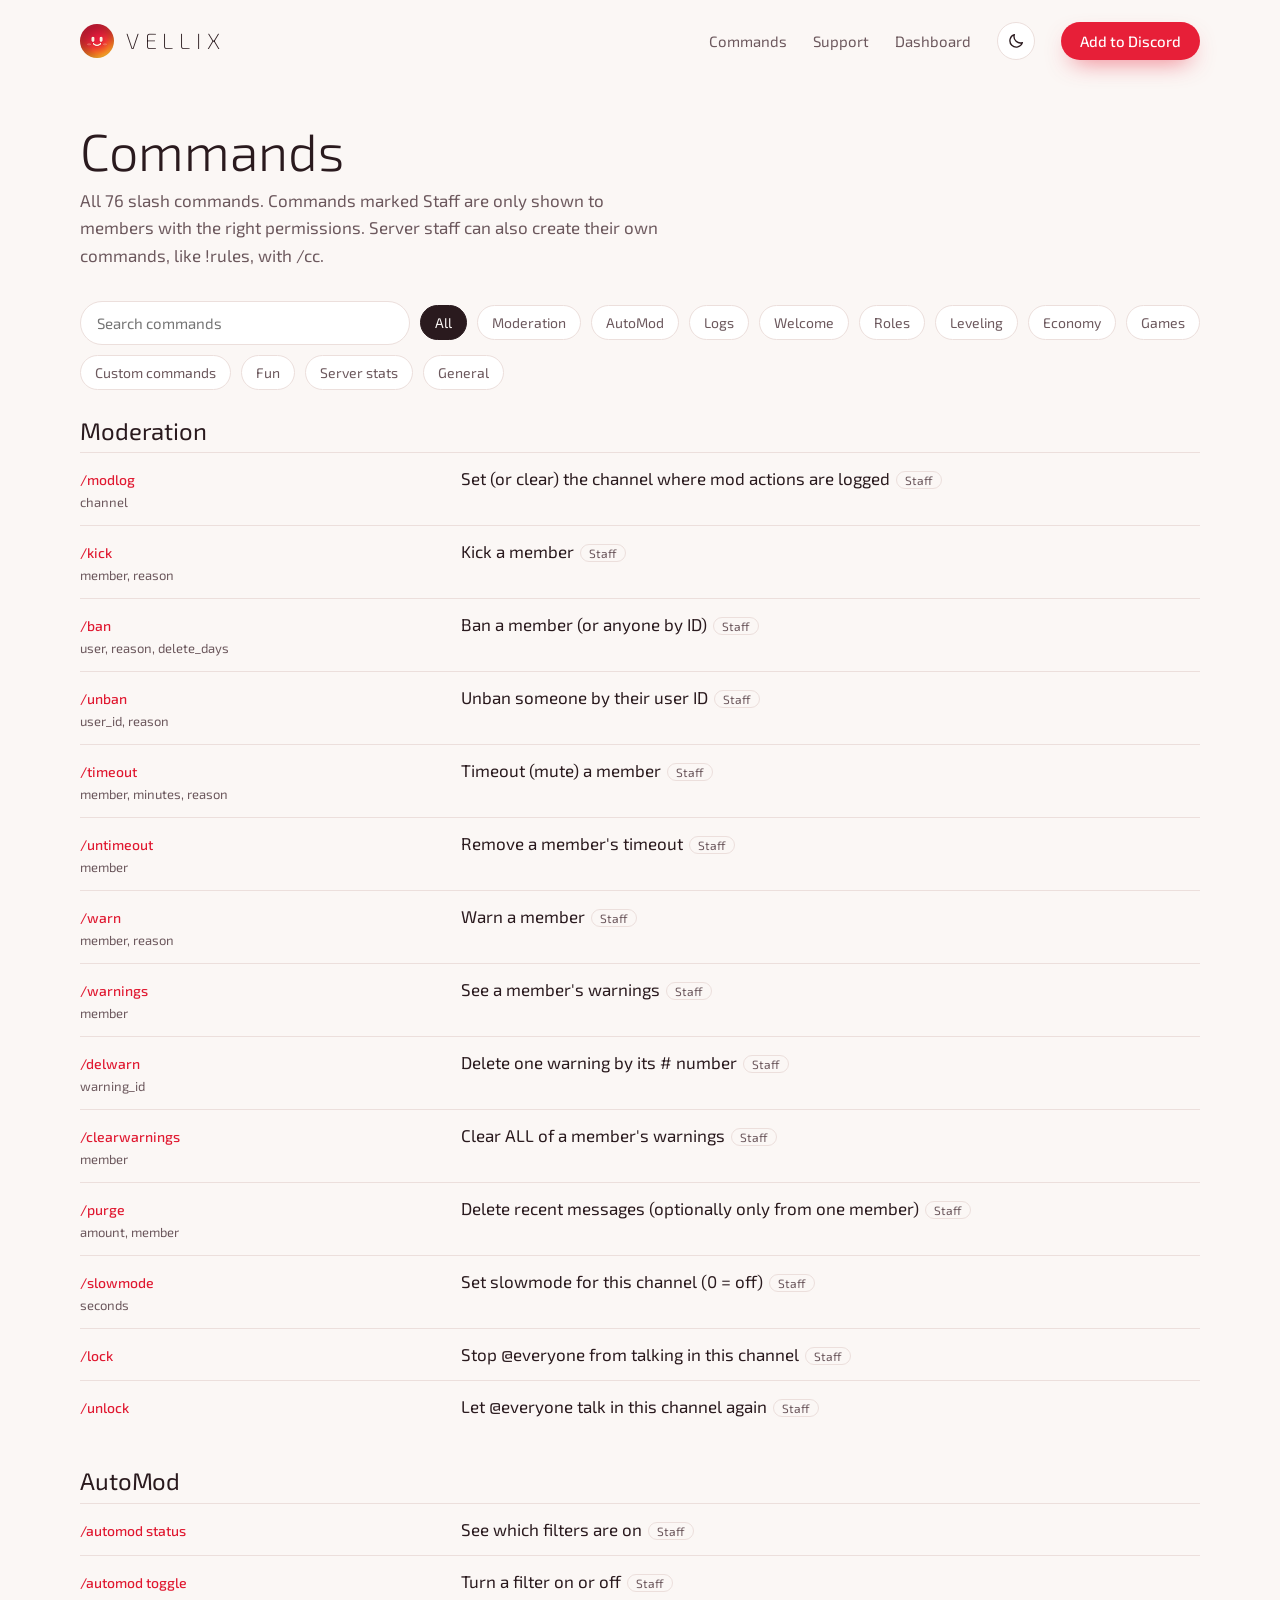
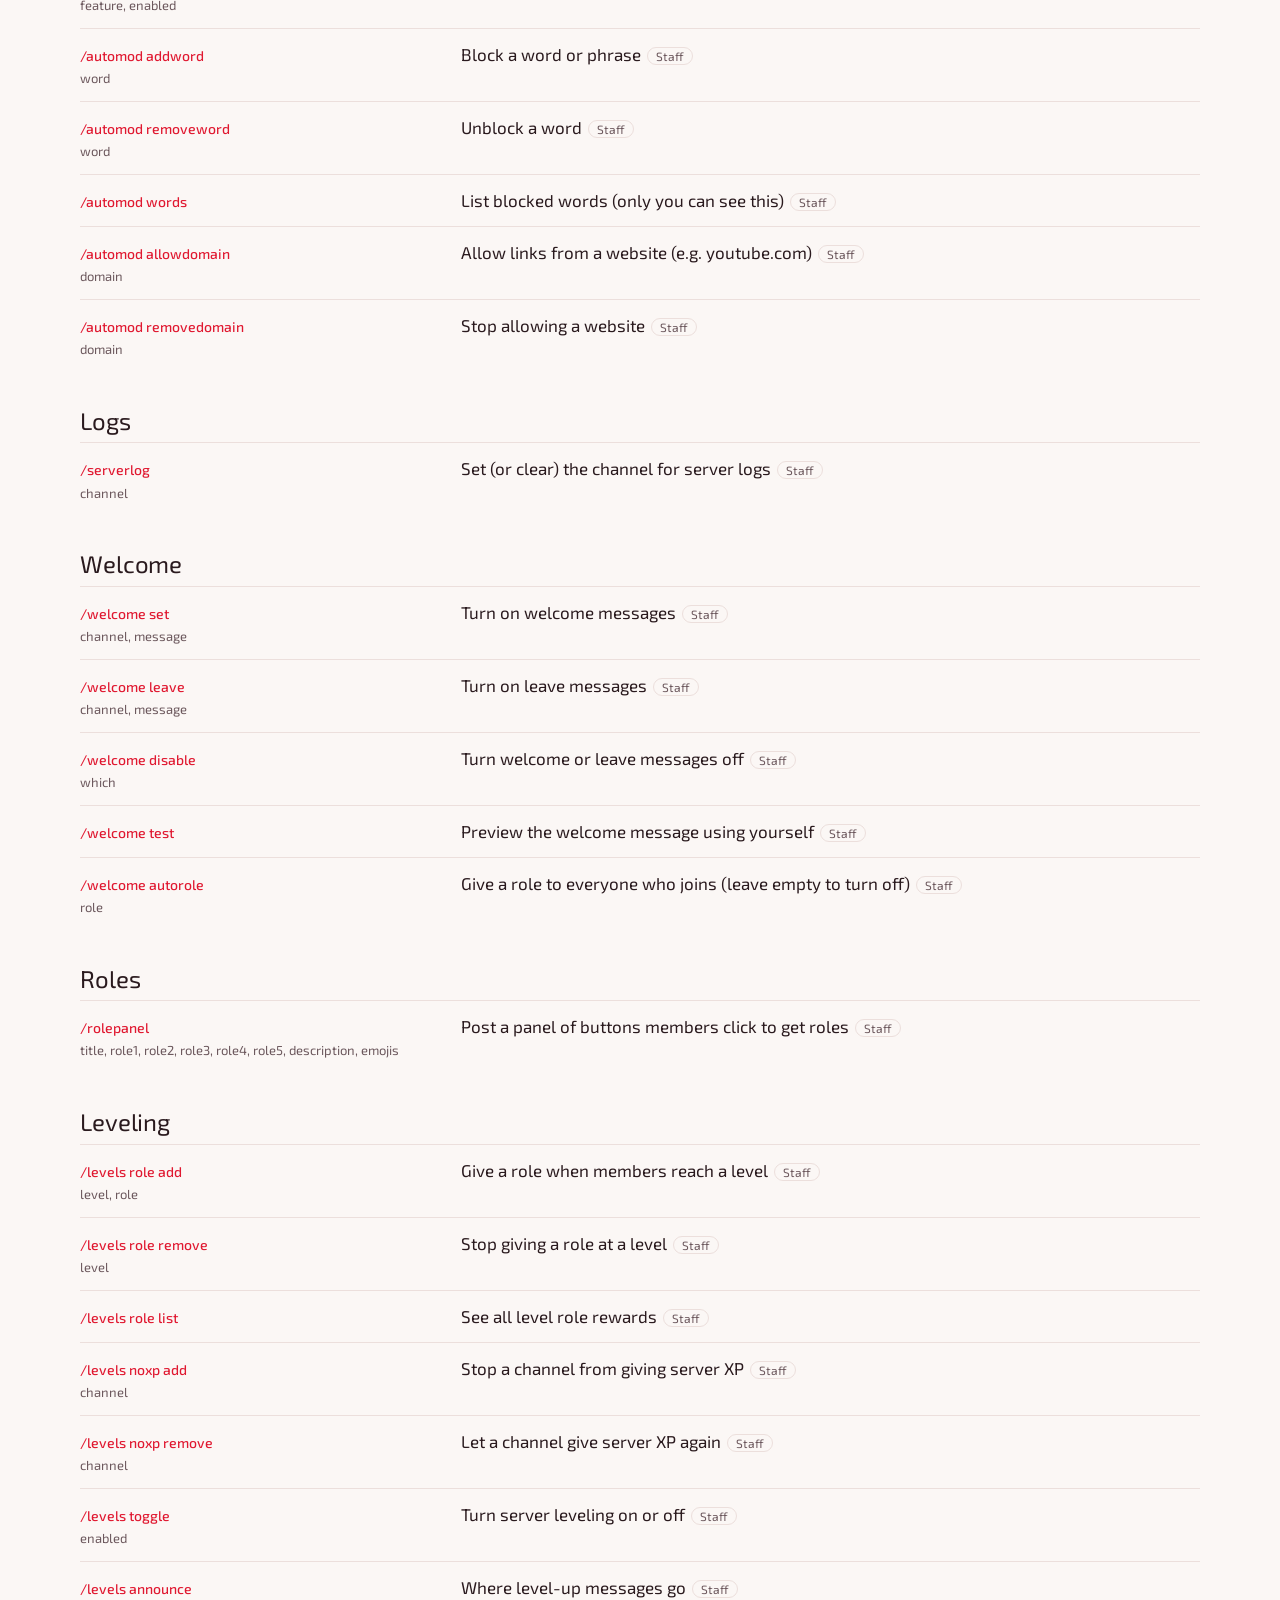
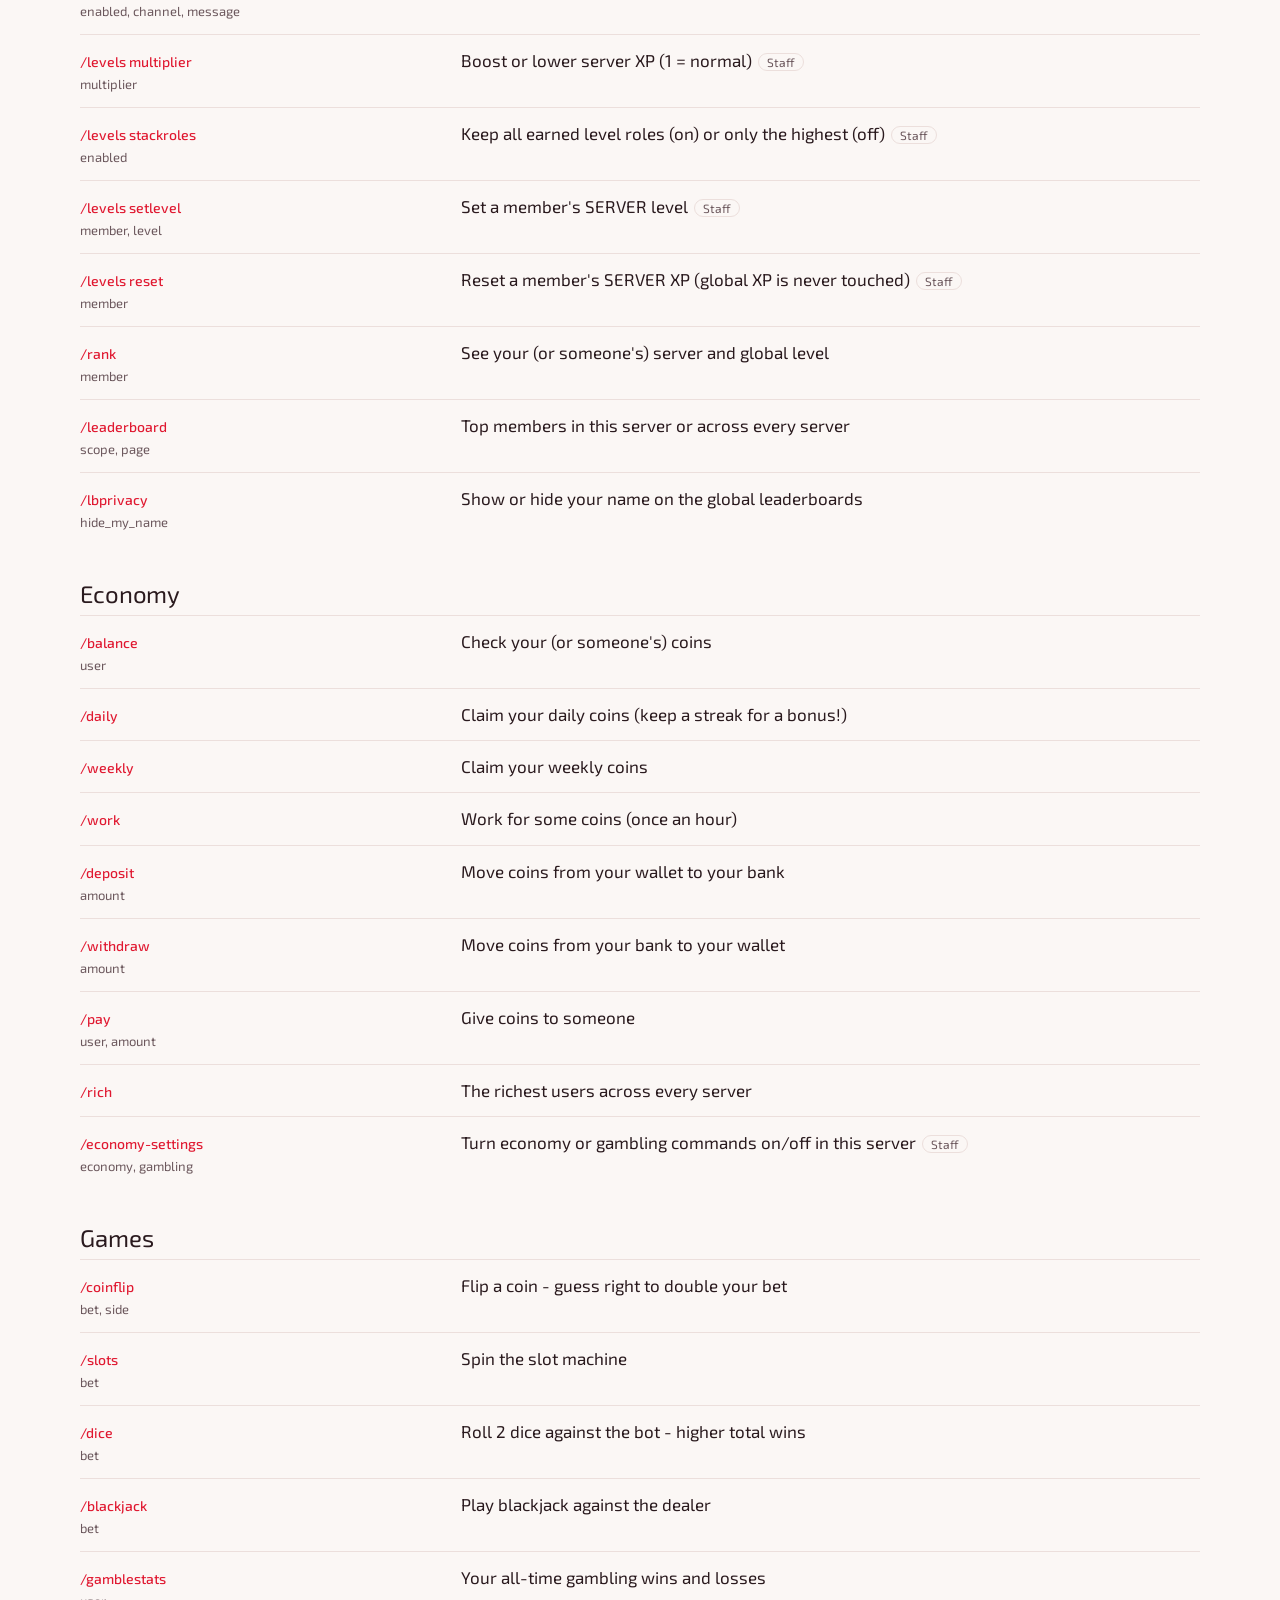
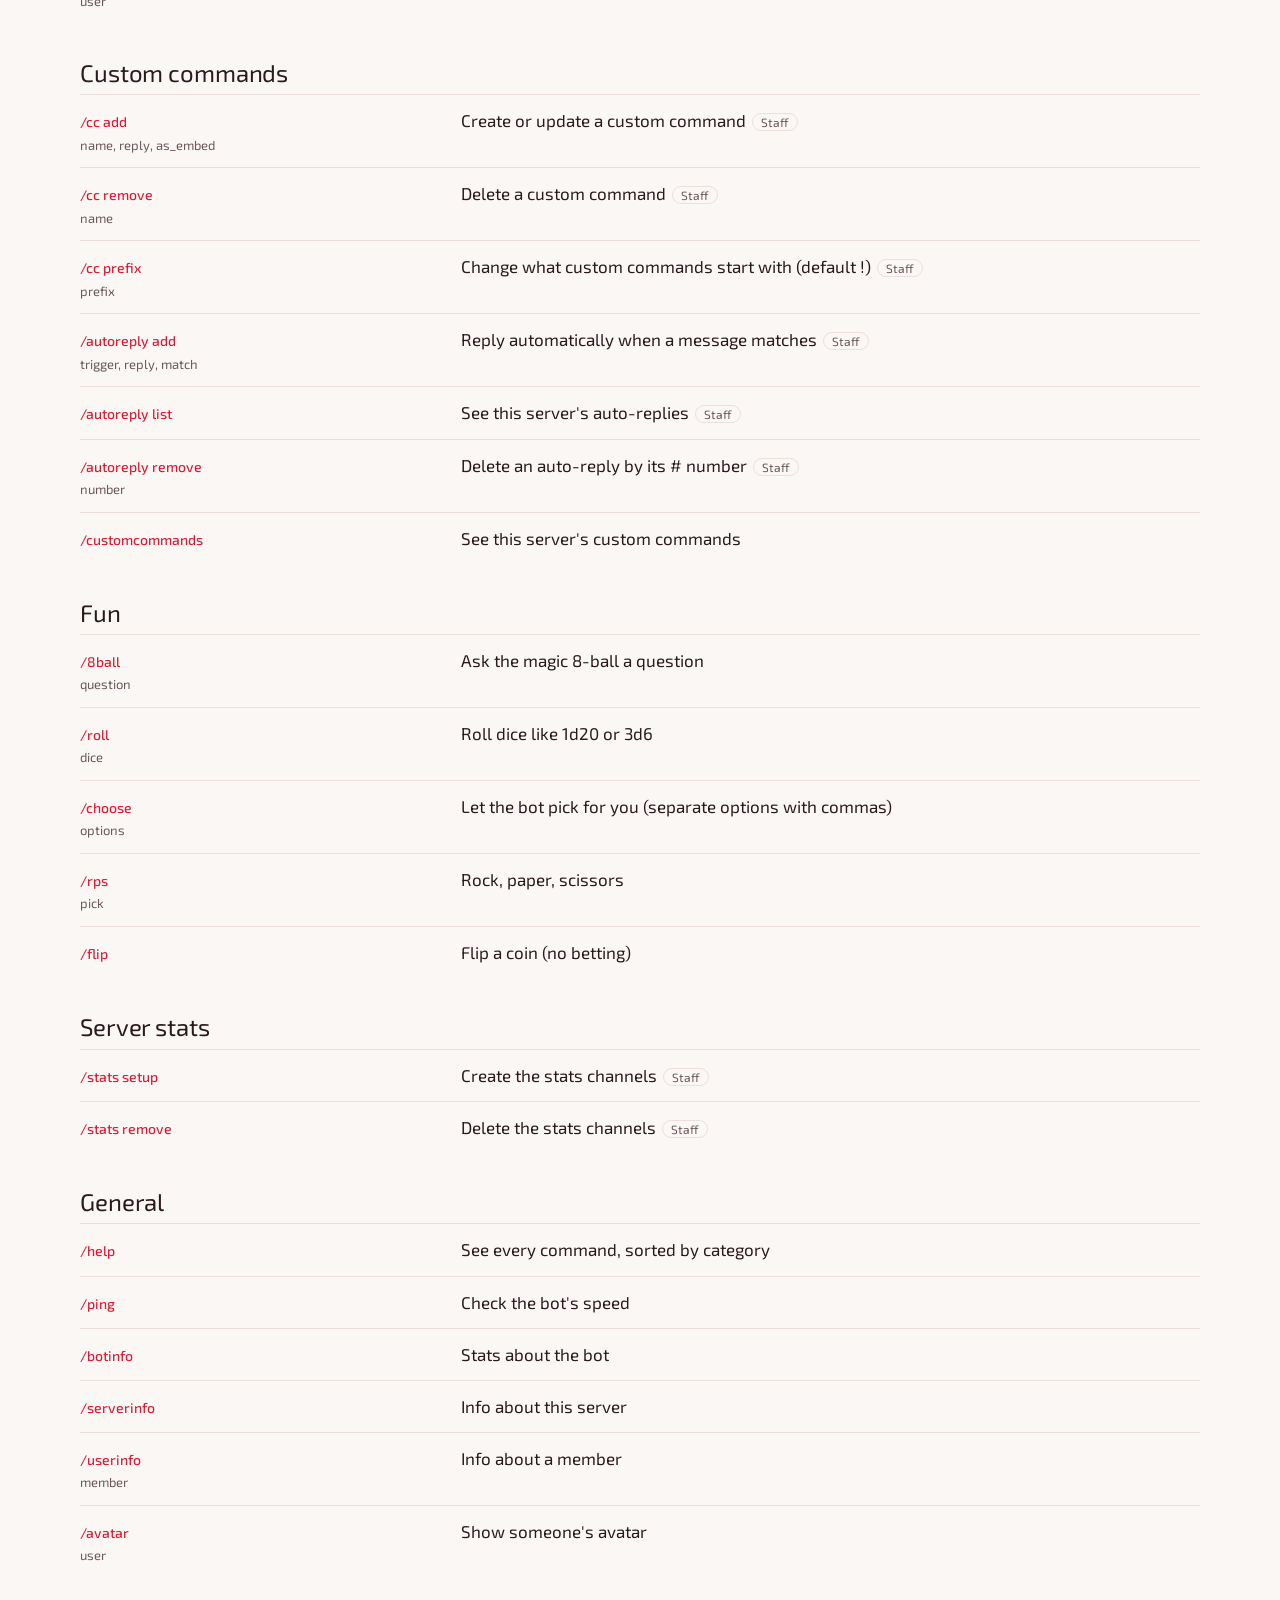
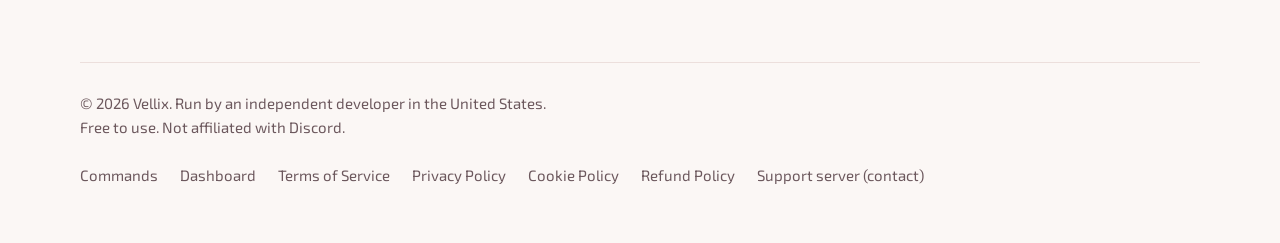
==== commit ed694fa7: "Compliance pass: cookie and refund policies, updated terms and privacy, self-hosted fonts, skip link" ====
--- a/commands/index.html
+++ b/commands/index.html
@@ -22,6 +22,11 @@
     } catch (e) { t = fromLink; }
     if (t !== "light" && t !== "dark") t = window.matchMedia("(prefers-color-scheme: dark)").matches ? "dark" : "light";
     document.documentElement.dataset.theme = t;
+    /* Coming back from the dashboard: hide the orb until site.js glides it home (failsafe after 2.5 s) */
+    if (location.hash === "#from-dashboard") {
+      document.documentElement.classList.add("vx-arrive");
+      setTimeout(function () { document.documentElement.classList.remove("vx-arrive"); }, 2500);
+    }
     /* Motion: only when the visitor hasn't asked for reduced motion. If site.js never
        starts (blocked or failed), the timer removes the class so nothing stays hidden. */
     if (window.IntersectionObserver && !window.matchMedia("(prefers-reduced-motion: reduce)").matches) {
@@ -32,12 +37,11 @@
 </script>
 <link rel="icon" href="/assets/favicon.png">
 <link rel="apple-touch-icon" href="/assets/icon-180.png">
-<link rel="preconnect" href="https://fonts.googleapis.com">
-<link rel="preconnect" href="https://fonts.gstatic.com" crossorigin>
-<link href="https://fonts.googleapis.com/css2?family=Exo+2:wght@200;300;400;500;600&display=swap" rel="stylesheet">
+<link rel="stylesheet" href="/assets/fonts/fonts.css">
 <link rel="stylesheet" href="/assets/style.css">
 </head>
 <body>
+<a class="skip-link" href="#main">Skip to content</a>
 <header class="site-header">
   <div class="wrap">
     <a class="wordmark" href="/" aria-label="Vellix home"><img src="/assets/favicon.png" alt="">VELLIX</a>
@@ -53,7 +57,7 @@
     </nav>
   </div>
 </header>
-<main>
+<main id="main" tabindex="-1">
 <div class="wrap">
   <div class="page-head" data-reveal>
     <h1>Commands</h1>
@@ -69,13 +73,15 @@
 </main>
 <footer>
   <div class="wrap" data-reveal="fade">
-    <span>&copy; <span data-year>2026</span> Vellix. Not affiliated with Discord.</span>
+    <p class="footer-about">&copy; <span data-year>2026</span> Vellix. Run by an independent developer in the United States.<br>Free to use. Not affiliated with Discord.</p>
     <nav aria-label="Footer">
       <a href="/commands/">Commands</a>
       <a href="#" data-dashboard>Dashboard</a>
       <a href="/terms/">Terms of Service</a>
       <a href="/privacy/">Privacy Policy</a>
-      <a href="#" data-support>Support server</a>
+      <a href="/cookies/">Cookie Policy</a>
+      <a href="/refunds/">Refund Policy</a>
+      <a href="#" data-support>Support server (contact)</a>
     </nav>
   </div>
 </footer>
--- a/assets/fonts/fonts.css
+++ b/assets/fonts/fonts.css
@@ -0,0 +1,91 @@
+/* Exo 2, self-hosted (no requests to Google). SIL Open Font License 1.1, see OFL.txt */
+/* exo-2-latin-ext-200-normal */
+@font-face {
+  font-family: 'Exo 2';
+  font-style: normal;
+  font-display: swap;
+  font-weight: 200;
+  src: url(/assets/fonts/exo-2-latin-ext-200-normal.woff2) format('woff2');
+  unicode-range: U+0100-02BA,U+02BD-02C5,U+02C7-02CC,U+02CE-02D7,U+02DD-02FF,U+0304,U+0308,U+0329,U+1D00-1DBF,U+1E00-1E9F,U+1EF2-1EFF,U+2020,U+20A0-20AB,U+20AD-20C0,U+2113,U+2C60-2C7F,U+A720-A7FF;
+}
+/* exo-2-latin-200-normal */
+@font-face {
+  font-family: 'Exo 2';
+  font-style: normal;
+  font-display: swap;
+  font-weight: 200;
+  src: url(/assets/fonts/exo-2-latin-200-normal.woff2) format('woff2');
+  unicode-range: U+0000-00FF,U+0131,U+0152-0153,U+02BB-02BC,U+02C6,U+02DA,U+02DC,U+0304,U+0308,U+0329,U+2000-206F,U+20AC,U+2122,U+2191,U+2193,U+2212,U+2215,U+FEFF,U+FFFD;
+}
+/* exo-2-latin-ext-300-normal */
+@font-face {
+  font-family: 'Exo 2';
+  font-style: normal;
+  font-display: swap;
+  font-weight: 300;
+  src: url(/assets/fonts/exo-2-latin-ext-300-normal.woff2) format('woff2');
+  unicode-range: U+0100-02BA,U+02BD-02C5,U+02C7-02CC,U+02CE-02D7,U+02DD-02FF,U+0304,U+0308,U+0329,U+1D00-1DBF,U+1E00-1E9F,U+1EF2-1EFF,U+2020,U+20A0-20AB,U+20AD-20C0,U+2113,U+2C60-2C7F,U+A720-A7FF;
+}
+/* exo-2-latin-300-normal */
+@font-face {
+  font-family: 'Exo 2';
+  font-style: normal;
+  font-display: swap;
+  font-weight: 300;
+  src: url(/assets/fonts/exo-2-latin-300-normal.woff2) format('woff2');
+  unicode-range: U+0000-00FF,U+0131,U+0152-0153,U+02BB-02BC,U+02C6,U+02DA,U+02DC,U+0304,U+0308,U+0329,U+2000-206F,U+20AC,U+2122,U+2191,U+2193,U+2212,U+2215,U+FEFF,U+FFFD;
+}
+/* exo-2-latin-ext-400-normal */
+@font-face {
+  font-family: 'Exo 2';
+  font-style: normal;
+  font-display: swap;
+  font-weight: 400;
+  src: url(/assets/fonts/exo-2-latin-ext-400-normal.woff2) format('woff2');
+  unicode-range: U+0100-02BA,U+02BD-02C5,U+02C7-02CC,U+02CE-02D7,U+02DD-02FF,U+0304,U+0308,U+0329,U+1D00-1DBF,U+1E00-1E9F,U+1EF2-1EFF,U+2020,U+20A0-20AB,U+20AD-20C0,U+2113,U+2C60-2C7F,U+A720-A7FF;
+}
+/* exo-2-latin-400-normal */
+@font-face {
+  font-family: 'Exo 2';
+  font-style: normal;
+  font-display: swap;
+  font-weight: 400;
+  src: url(/assets/fonts/exo-2-latin-400-normal.woff2) format('woff2');
+  unicode-range: U+0000-00FF,U+0131,U+0152-0153,U+02BB-02BC,U+02C6,U+02DA,U+02DC,U+0304,U+0308,U+0329,U+2000-206F,U+20AC,U+2122,U+2191,U+2193,U+2212,U+2215,U+FEFF,U+FFFD;
+}
+/* exo-2-latin-ext-500-normal */
+@font-face {
+  font-family: 'Exo 2';
+  font-style: normal;
+  font-display: swap;
+  font-weight: 500;
+  src: url(/assets/fonts/exo-2-latin-ext-500-normal.woff2) format('woff2');
+  unicode-range: U+0100-02BA,U+02BD-02C5,U+02C7-02CC,U+02CE-02D7,U+02DD-02FF,U+0304,U+0308,U+0329,U+1D00-1DBF,U+1E00-1E9F,U+1EF2-1EFF,U+2020,U+20A0-20AB,U+20AD-20C0,U+2113,U+2C60-2C7F,U+A720-A7FF;
+}
+/* exo-2-latin-500-normal */
+@font-face {
+  font-family: 'Exo 2';
+  font-style: normal;
+  font-display: swap;
+  font-weight: 500;
+  src: url(/assets/fonts/exo-2-latin-500-normal.woff2) format('woff2');
+  unicode-range: U+0000-00FF,U+0131,U+0152-0153,U+02BB-02BC,U+02C6,U+02DA,U+02DC,U+0304,U+0308,U+0329,U+2000-206F,U+20AC,U+2122,U+2191,U+2193,U+2212,U+2215,U+FEFF,U+FFFD;
+}
+/* exo-2-latin-ext-600-normal */
+@font-face {
+  font-family: 'Exo 2';
+  font-style: normal;
+  font-display: swap;
+  font-weight: 600;
+  src: url(/assets/fonts/exo-2-latin-ext-600-normal.woff2) format('woff2');
+  unicode-range: U+0100-02BA,U+02BD-02C5,U+02C7-02CC,U+02CE-02D7,U+02DD-02FF,U+0304,U+0308,U+0329,U+1D00-1DBF,U+1E00-1E9F,U+1EF2-1EFF,U+2020,U+20A0-20AB,U+20AD-20C0,U+2113,U+2C60-2C7F,U+A720-A7FF;
+}
+/* exo-2-latin-600-normal */
+@font-face {
+  font-family: 'Exo 2';
+  font-style: normal;
+  font-display: swap;
+  font-weight: 600;
+  src: url(/assets/fonts/exo-2-latin-600-normal.woff2) format('woff2');
+  unicode-range: U+0000-00FF,U+0131,U+0152-0153,U+02BB-02BC,U+02C6,U+02DA,U+02DC,U+0304,U+0308,U+0329,U+2000-206F,U+20AC,U+2122,U+2191,U+2193,U+2212,U+2215,U+FEFF,U+FFFD;
+}
--- a/assets/style.css
+++ b/assets/style.css
@@ -407,3 +407,48 @@
   @keyframes target-glow { 0% { opacity: 0; } 12% { opacity: 1; } 65% { opacity: 1; } 100% { opacity: .35; } }
 }
 @media (prefers-reduced-motion: reduce) { html { scroll-behavior: auto; } }
+
+/* =====================================================================
+   Face hand-off with the dashboard
+   ===================================================================== */
+.orb-fly { position: fixed; z-index: 50; border-radius: 50%; pointer-events: none; box-shadow: 0 40px 80px -30px rgba(200, 30, 50, .55); }
+.orb-fly img { width: 100%; height: 100%; border-radius: 50%; }
+/* Buddy's halo while he travels: the hero glow, sized to him (the dashboard draws the same one) */
+.vx-halo {
+  position: absolute; left: -150%; top: -100%; width: 400%; height: 300%; z-index: -1; pointer-events: none;
+  background:
+    radial-gradient(closest-side at 50% 50%, var(--glow-1), transparent 72%),
+    radial-gradient(closest-side at 62% 60%, var(--glow-2), transparent 72%);
+}
+.vx-arrive .orb { visibility: hidden; }
+/* the cards around Buddy wait while he travels, so he never passes over them */
+:is(.vx-arrive, .vx-hold) .float-card { opacity: 0; pointer-events: none; }
+@media (prefers-reduced-motion: no-preference) {
+  .vx-leaving :is(.site-header, main, footer) { opacity: 0; transition: opacity .35s var(--ease-out); pointer-events: none; }
+}
+
+/* =====================================================================
+   Skip link, footer details, example label
+   ===================================================================== */
+.skip-link {
+  position: absolute; left: 16px; top: 12px; z-index: 100; padding: 10px 16px; border-radius: 999px;
+  background: var(--ink); color: var(--paper); font-weight: 600; text-decoration: none;
+  transform: translateY(-160%);
+}
+.skip-link:focus { transform: none; outline: 2px solid var(--crimson); outline-offset: 2px; }
+main:focus { outline: none; }
+.footer-about { margin: 0; line-height: 1.6; }
+.example-tag {
+  display: inline-block; margin-bottom: 12px; font-size: 12px; font-weight: 500;
+  color: var(--ink-soft); background: var(--chip-bg); border-radius: 6px; padding: 2px 8px;
+}
+/* legal tables: long names (like vellix_session) wrap instead of widening the page on phones */
+.legal :is(td, th) { overflow-wrap: anywhere; }
+@media (max-width: 640px) { .legal :is(td, th) { padding-right: 8px; font-size: 14px; } }
+/* phones: each row of a wide policy table becomes its own small block with labels */
+@media (max-width: 640px) {
+  .legal table.stack thead { position: absolute; width: 1px; height: 1px; overflow: hidden; clip: rect(0 0 0 0); }
+  .legal table.stack tr { display: block; border-top: 1px solid var(--line); padding: 10px 0; }
+  .legal table.stack td { display: block; border: 0; padding: 3px 0; }
+  .legal table.stack td::before { content: attr(data-label) ": "; font-weight: 600; }
+}
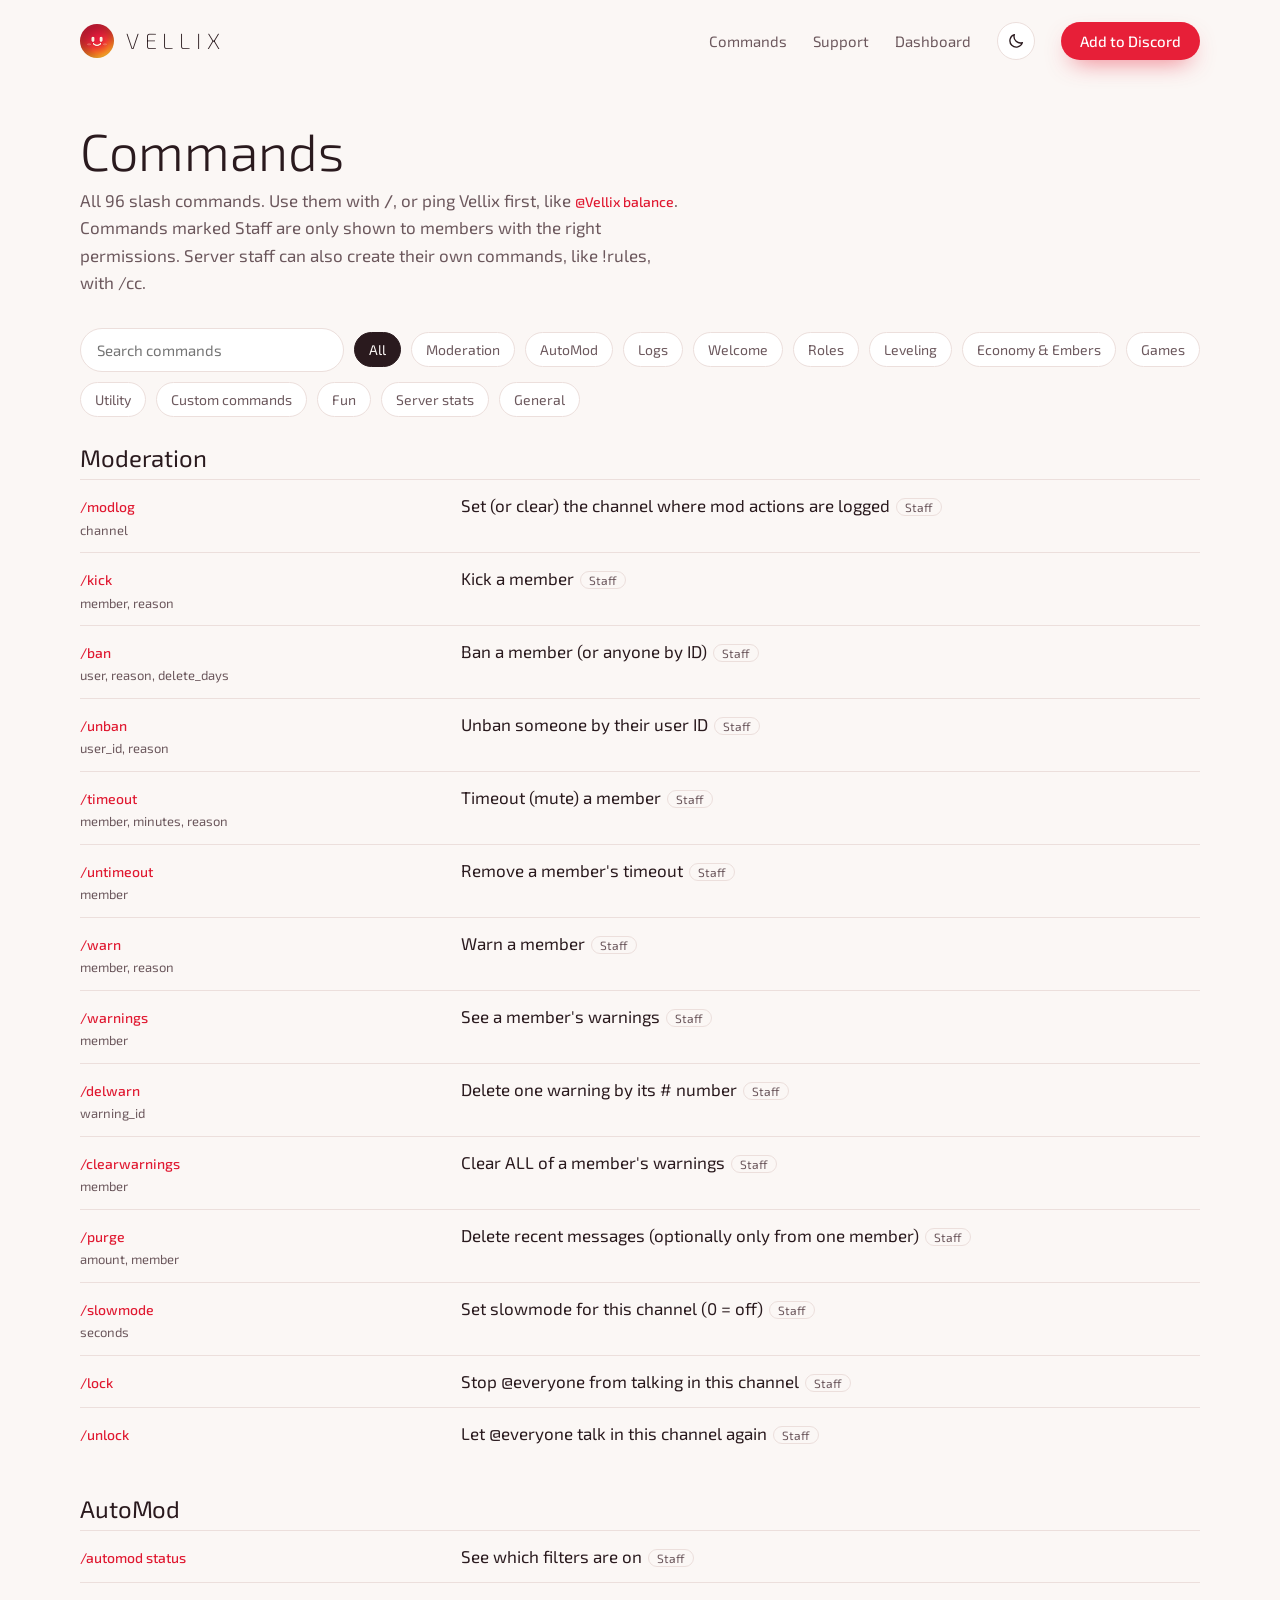
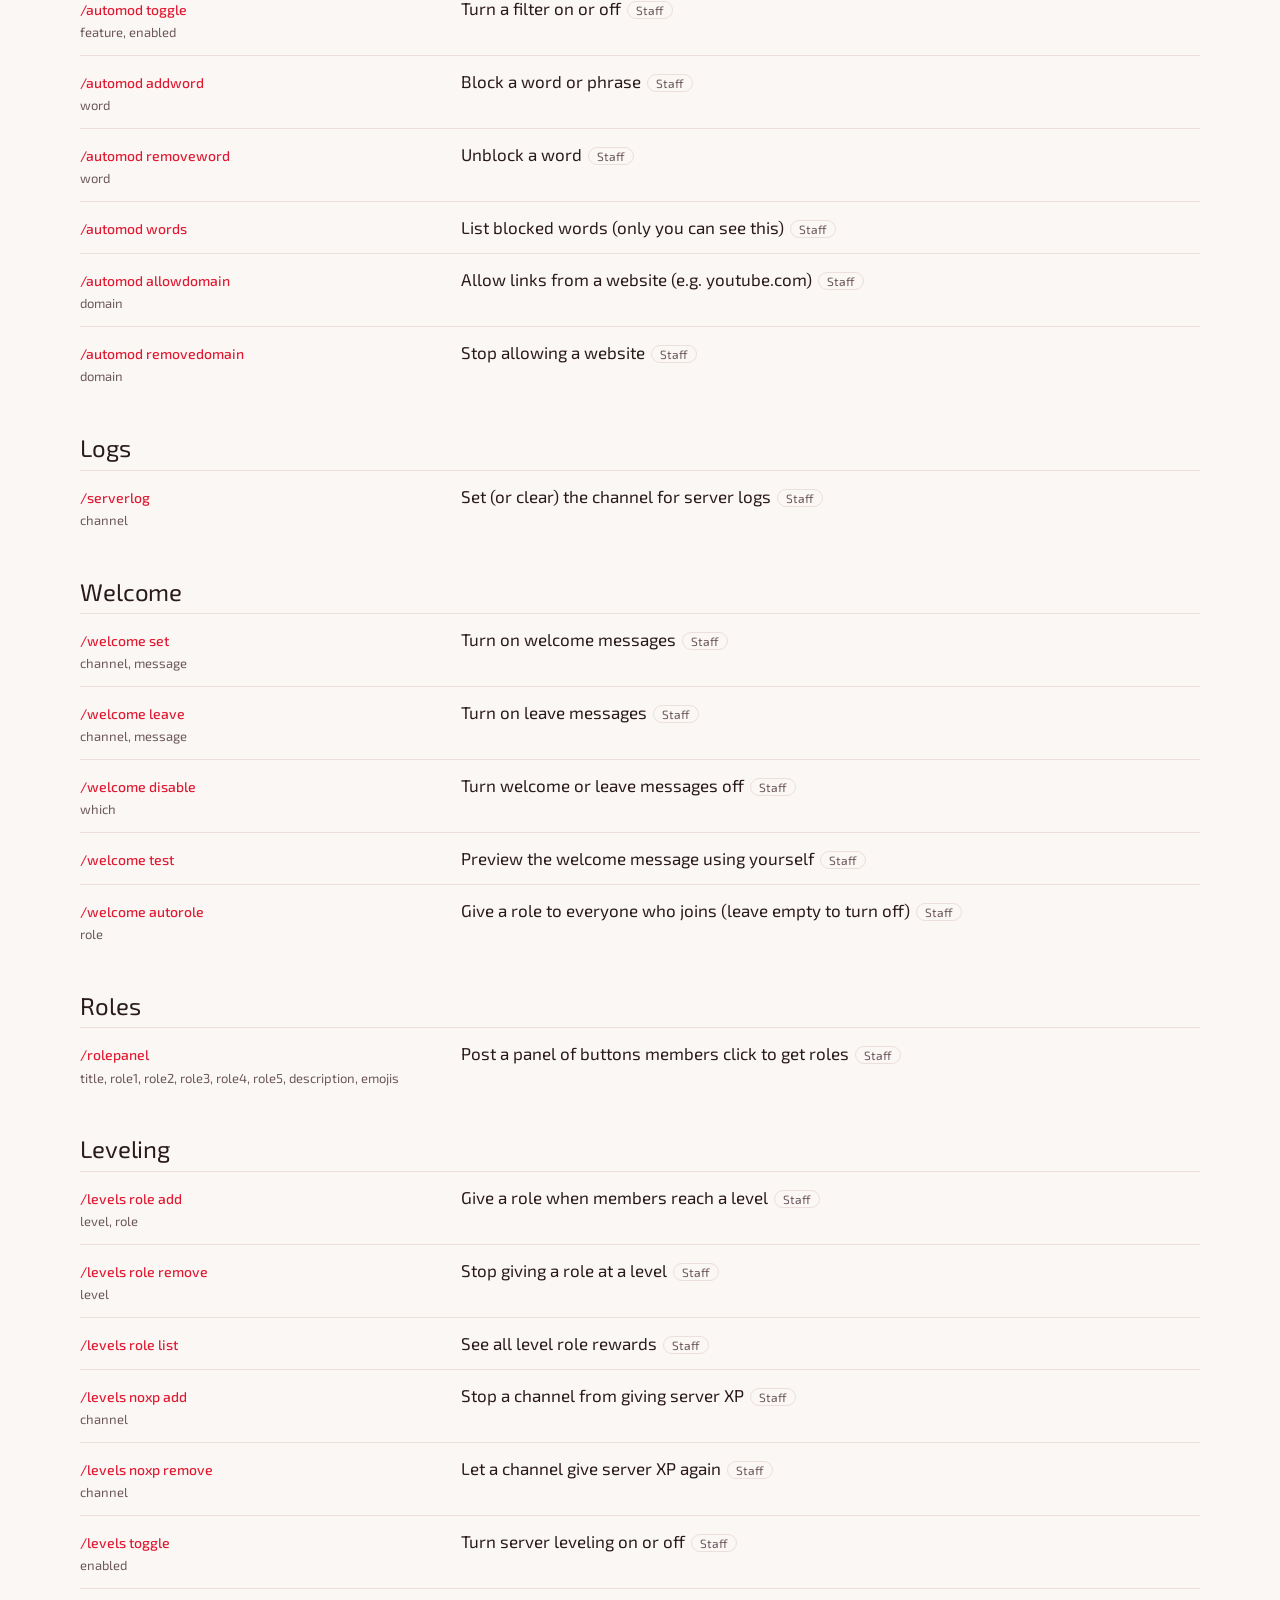
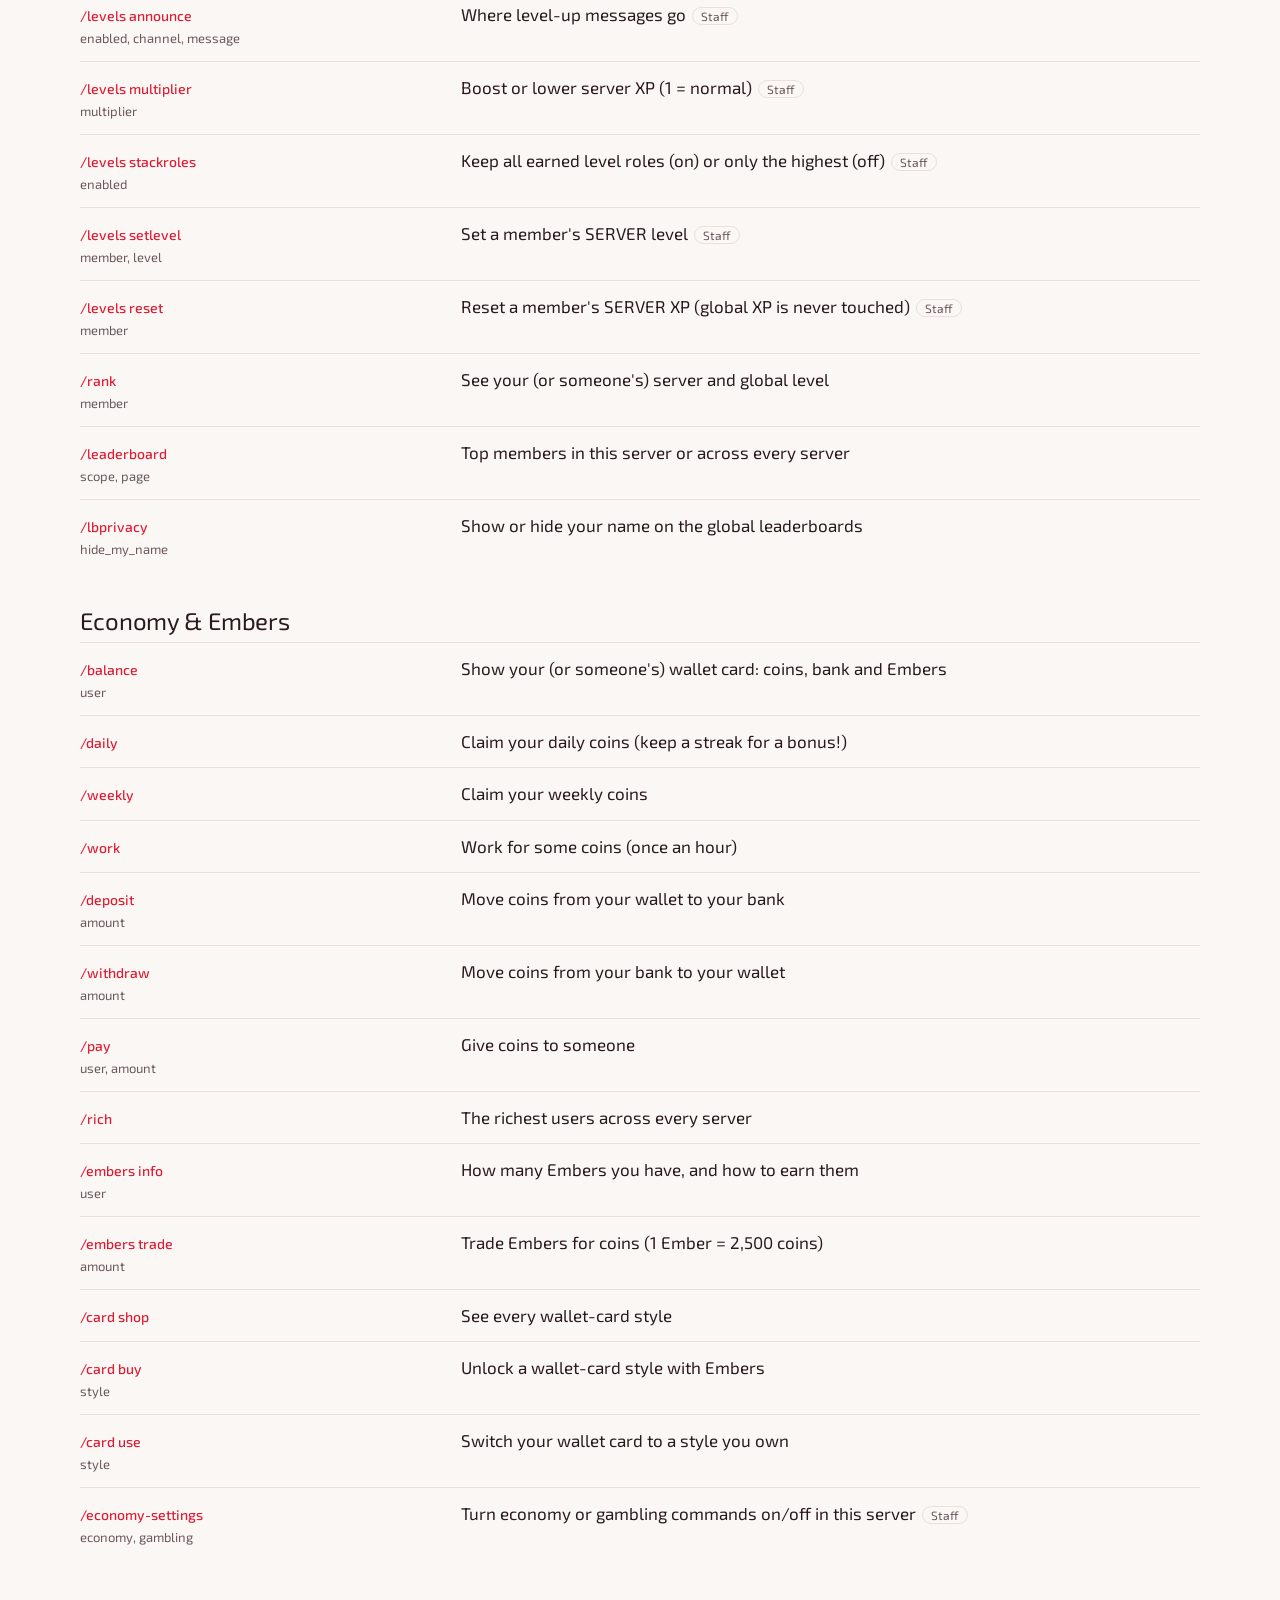
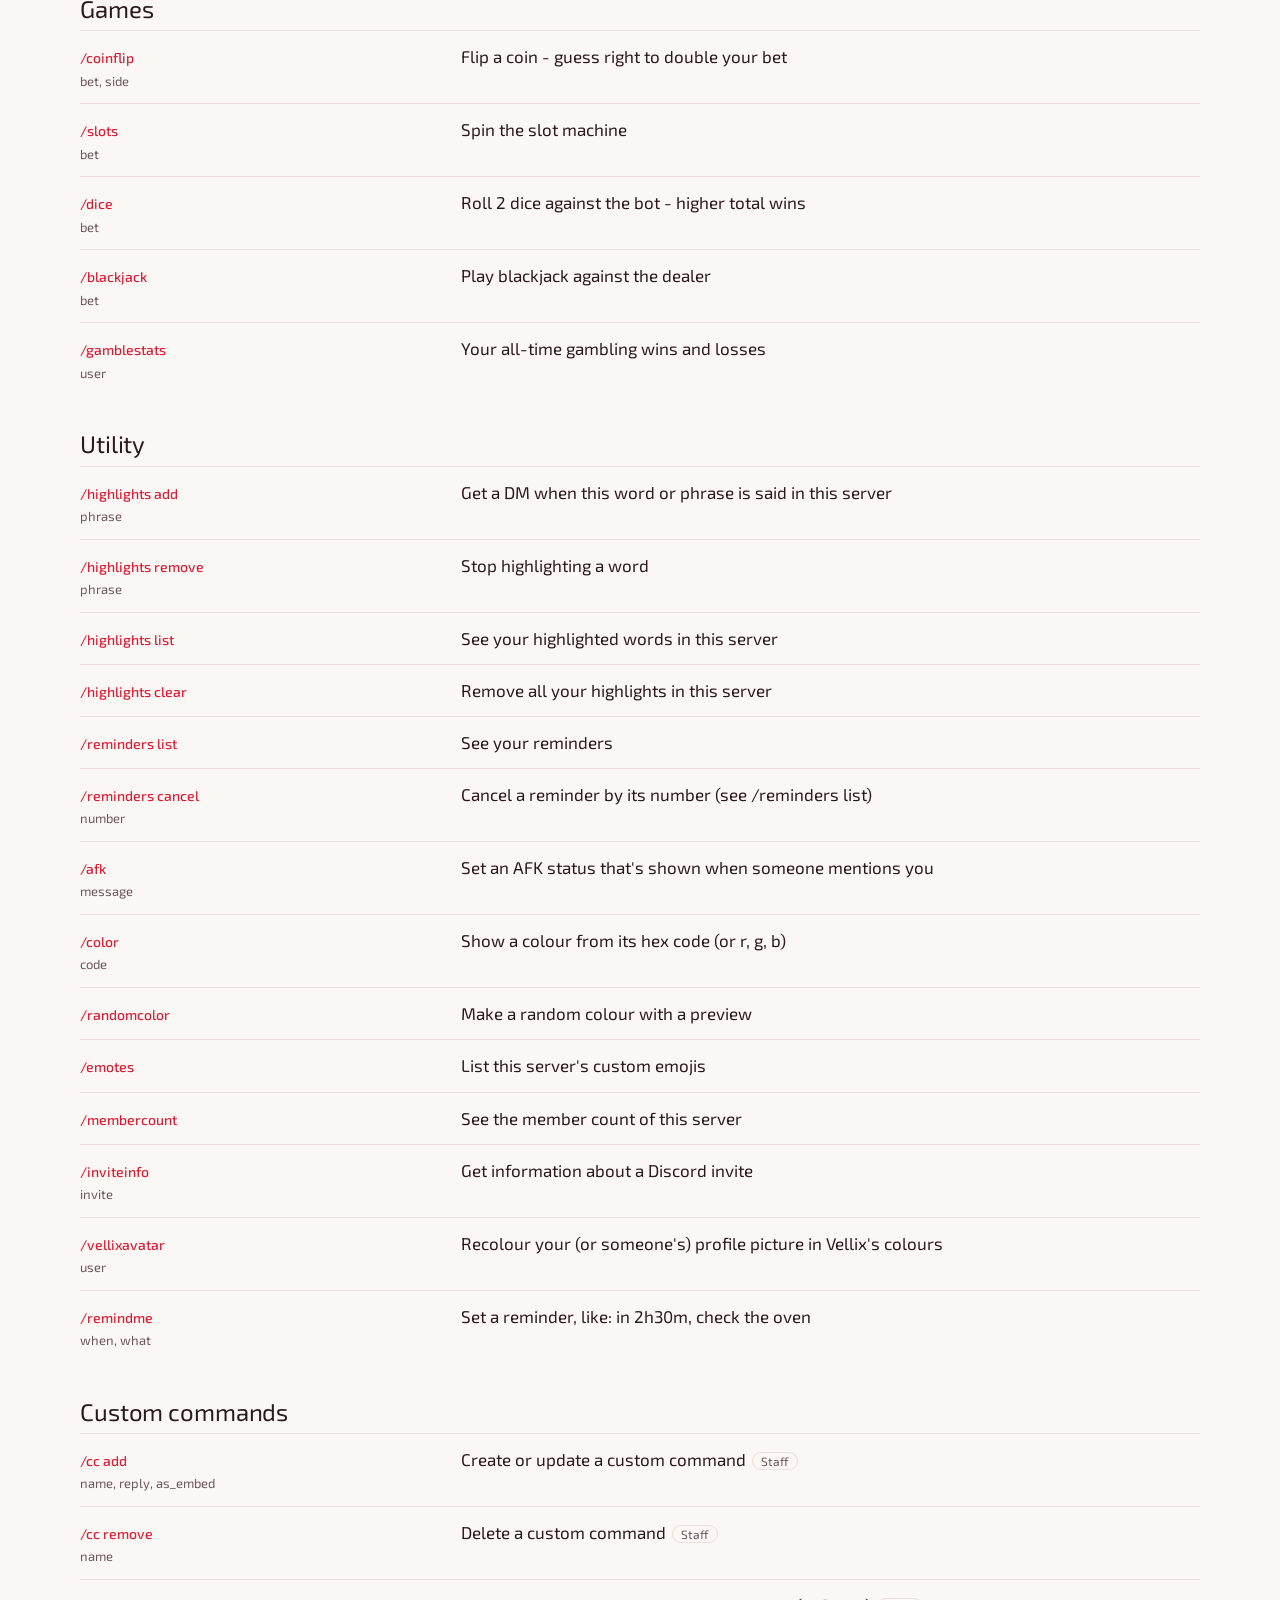
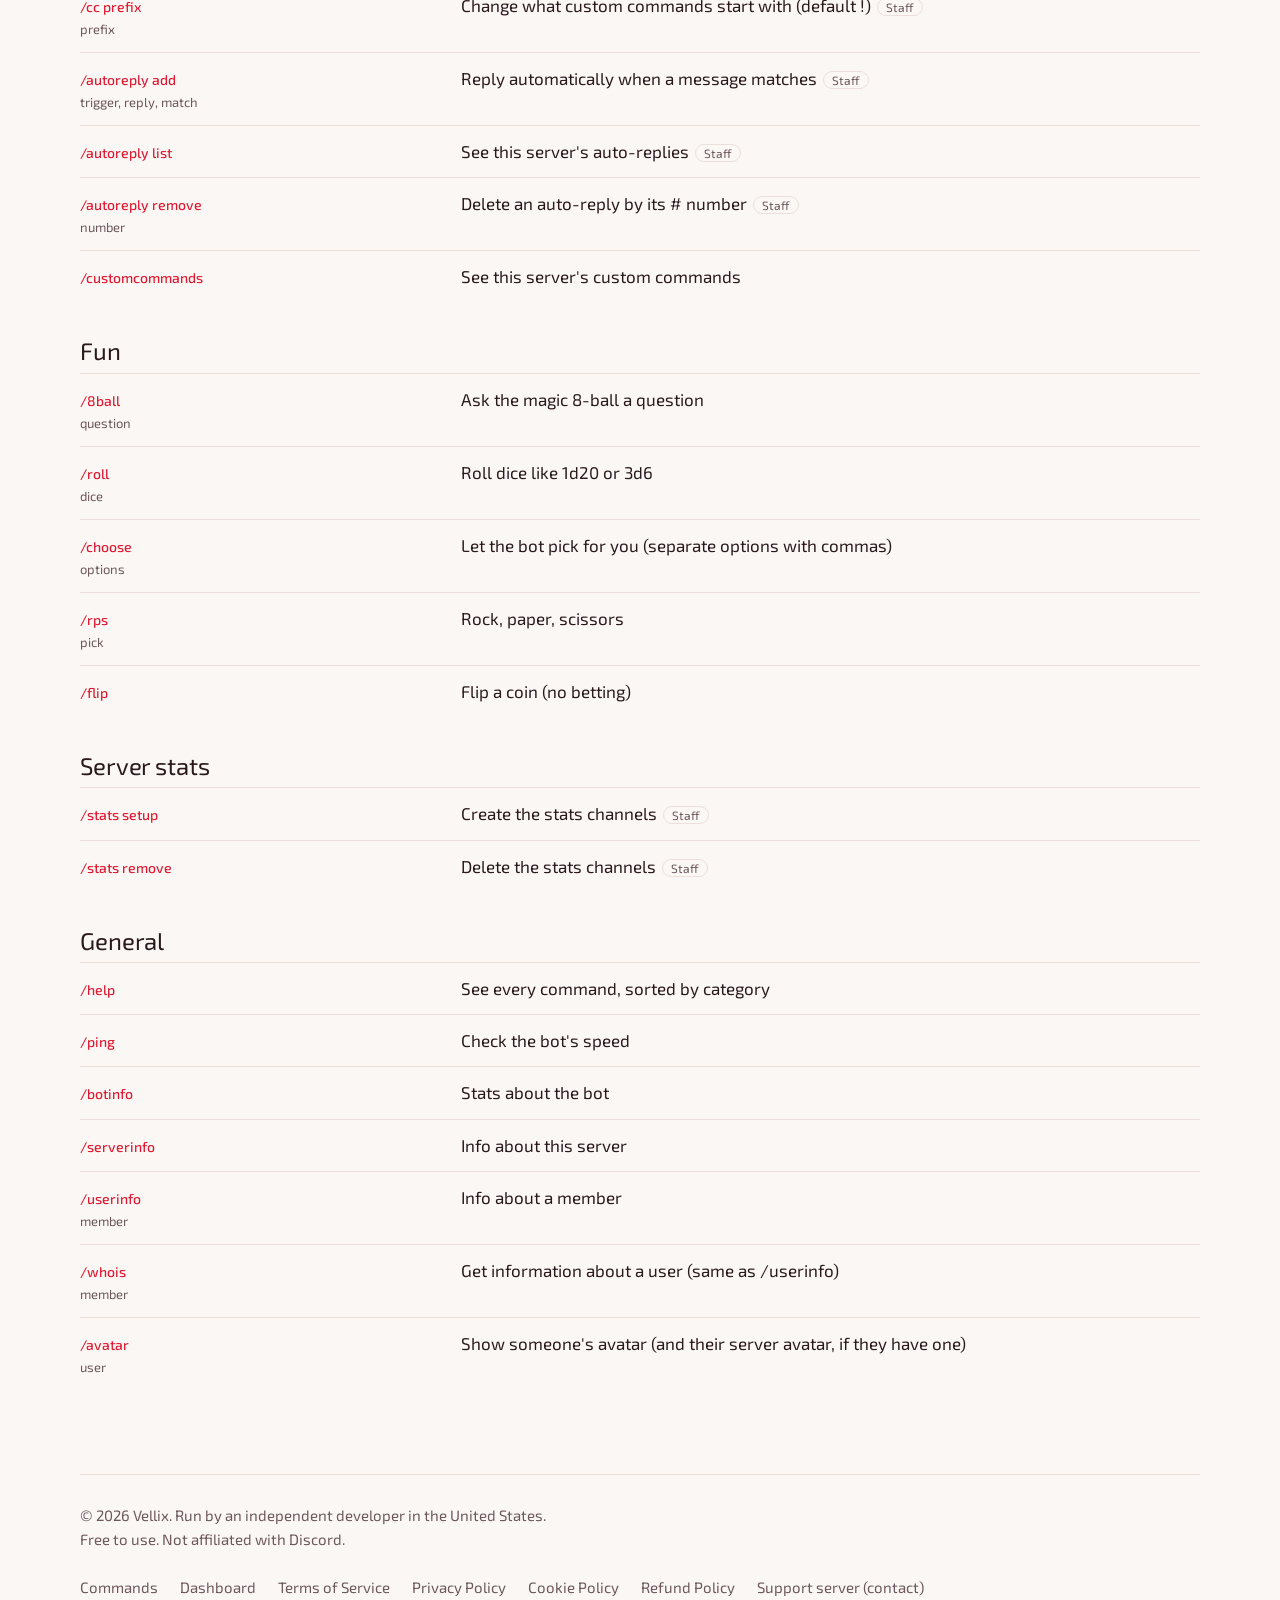
==== commit 7fd3d5df: "Commands page: 96 commands incl. Utility and Embers, @mention usage; privacy, terms and refunds cove" ====
--- a/commands/index.html
+++ b/commands/index.html
@@ -61,13 +61,13 @@
 <div class="wrap">
   <div class="page-head" data-reveal>
     <h1>Commands</h1>
-    <p>All 76 slash commands. Commands marked Staff are only shown to members with the right permissions. Server staff can also create their own commands, like !rules, with /cc.</p>
+    <p>All 96 slash commands. Use them with <strong>/</strong>, or ping Vellix first, like <code>@Vellix balance</code>. Commands marked Staff are only shown to members with the right permissions. Server staff can also create their own commands, like !rules, with /cc.</p>
   </div>
   <div class="filters" data-reveal data-reveal-delay="90">
     <input id="cmd-search" class="search" type="search" placeholder="Search commands" aria-label="Search commands">
-    <button class="tab" data-cat="all" aria-pressed="true">All</button><button class="tab" data-cat="moderation" aria-pressed="false">Moderation</button><button class="tab" data-cat="automod" aria-pressed="false">AutoMod</button><button class="tab" data-cat="logs" aria-pressed="false">Logs</button><button class="tab" data-cat="welcome" aria-pressed="false">Welcome</button><button class="tab" data-cat="roles" aria-pressed="false">Roles</button><button class="tab" data-cat="leveling" aria-pressed="false">Leveling</button><button class="tab" data-cat="economy" aria-pressed="false">Economy</button><button class="tab" data-cat="gambling" aria-pressed="false">Games</button><button class="tab" data-cat="customcommands" aria-pressed="false">Custom commands</button><button class="tab" data-cat="fun" aria-pressed="false">Fun</button><button class="tab" data-cat="serverstats" aria-pressed="false">Server stats</button><button class="tab" data-cat="general" aria-pressed="false">General</button>
+    <button class="tab" data-cat="all" aria-pressed="true">All</button><button class="tab" data-cat="moderation" aria-pressed="false">Moderation</button><button class="tab" data-cat="automod" aria-pressed="false">AutoMod</button><button class="tab" data-cat="logs" aria-pressed="false">Logs</button><button class="tab" data-cat="welcome" aria-pressed="false">Welcome</button><button class="tab" data-cat="roles" aria-pressed="false">Roles</button><button class="tab" data-cat="leveling" aria-pressed="false">Leveling</button><button class="tab" data-cat="economy" aria-pressed="false">Economy &amp; Embers</button><button class="tab" data-cat="gambling" aria-pressed="false">Games</button><button class="tab" data-cat="utility" aria-pressed="false">Utility</button><button class="tab" data-cat="customcommands" aria-pressed="false">Custom commands</button><button class="tab" data-cat="fun" aria-pressed="false">Fun</button><button class="tab" data-cat="serverstats" aria-pressed="false">Server stats</button><button class="tab" data-cat="general" aria-pressed="false">General</button>
   </div>
-  <div class="cmd-group" data-reveal data-cat="moderation"><h2>Moderation</h2><table class="cmd-table"><tbody><tr id="cmd-modlog"><td><span class="cmd">/modlog</span><span class="opts">channel</span></td><td>Set (or clear) the channel where mod actions are logged<span class="tag">Staff</span></td></tr><tr id="cmd-kick"><td><span class="cmd">/kick</span><span class="opts">member, reason</span></td><td>Kick a member<span class="tag">Staff</span></td></tr><tr id="cmd-ban"><td><span class="cmd">/ban</span><span class="opts">user, reason, delete_days</span></td><td>Ban a member (or anyone by ID)<span class="tag">Staff</span></td></tr><tr id="cmd-unban"><td><span class="cmd">/unban</span><span class="opts">user_id, reason</span></td><td>Unban someone by their user ID<span class="tag">Staff</span></td></tr><tr id="cmd-timeout"><td><span class="cmd">/timeout</span><span class="opts">member, minutes, reason</span></td><td>Timeout (mute) a member<span class="tag">Staff</span></td></tr><tr id="cmd-untimeout"><td><span class="cmd">/untimeout</span><span class="opts">member</span></td><td>Remove a member&#x27;s timeout<span class="tag">Staff</span></td></tr><tr id="cmd-warn"><td><span class="cmd">/warn</span><span class="opts">member, reason</span></td><td>Warn a member<span class="tag">Staff</span></td></tr><tr id="cmd-warnings"><td><span class="cmd">/warnings</span><span class="opts">member</span></td><td>See a member&#x27;s warnings<span class="tag">Staff</span></td></tr><tr id="cmd-delwarn"><td><span class="cmd">/delwarn</span><span class="opts">warning_id</span></td><td>Delete one warning by its # number<span class="tag">Staff</span></td></tr><tr id="cmd-clearwarnings"><td><span class="cmd">/clearwarnings</span><span class="opts">member</span></td><td>Clear ALL of a member&#x27;s warnings<span class="tag">Staff</span></td></tr><tr id="cmd-purge"><td><span class="cmd">/purge</span><span class="opts">amount, member</span></td><td>Delete recent messages (optionally only from one member)<span class="tag">Staff</span></td></tr><tr id="cmd-slowmode"><td><span class="cmd">/slowmode</span><span class="opts">seconds</span></td><td>Set slowmode for this channel (0 = off)<span class="tag">Staff</span></td></tr><tr id="cmd-lock"><td><span class="cmd">/lock</span></td><td>Stop @everyone from talking in this channel<span class="tag">Staff</span></td></tr><tr id="cmd-unlock"><td><span class="cmd">/unlock</span></td><td>Let @everyone talk in this channel again<span class="tag">Staff</span></td></tr></tbody></table></div><div class="cmd-group" data-reveal data-cat="automod"><h2>AutoMod</h2><table class="cmd-table"><tbody><tr id="cmd-automod-status"><td><span class="cmd">/automod status</span></td><td>See which filters are on<span class="tag">Staff</span></td></tr><tr id="cmd-automod-toggle"><td><span class="cmd">/automod toggle</span><span class="opts">feature, enabled</span></td><td>Turn a filter on or off<span class="tag">Staff</span></td></tr><tr id="cmd-automod-addword"><td><span class="cmd">/automod addword</span><span class="opts">word</span></td><td>Block a word or phrase<span class="tag">Staff</span></td></tr><tr id="cmd-automod-removeword"><td><span class="cmd">/automod removeword</span><span class="opts">word</span></td><td>Unblock a word<span class="tag">Staff</span></td></tr><tr id="cmd-automod-words"><td><span class="cmd">/automod words</span></td><td>List blocked words (only you can see this)<span class="tag">Staff</span></td></tr><tr id="cmd-automod-allowdomain"><td><span class="cmd">/automod allowdomain</span><span class="opts">domain</span></td><td>Allow links from a website (e.g. youtube.com)<span class="tag">Staff</span></td></tr><tr id="cmd-automod-removedomain"><td><span class="cmd">/automod removedomain</span><span class="opts">domain</span></td><td>Stop allowing a website<span class="tag">Staff</span></td></tr></tbody></table></div><div class="cmd-group" data-reveal data-cat="logs"><h2>Logs</h2><table class="cmd-table"><tbody><tr id="cmd-serverlog"><td><span class="cmd">/serverlog</span><span class="opts">channel</span></td><td>Set (or clear) the channel for server logs<span class="tag">Staff</span></td></tr></tbody></table></div><div class="cmd-group" data-reveal data-cat="welcome"><h2>Welcome</h2><table class="cmd-table"><tbody><tr id="cmd-welcome-set"><td><span class="cmd">/welcome set</span><span class="opts">channel, message</span></td><td>Turn on welcome messages<span class="tag">Staff</span></td></tr><tr id="cmd-welcome-leave"><td><span class="cmd">/welcome leave</span><span class="opts">channel, message</span></td><td>Turn on leave messages<span class="tag">Staff</span></td></tr><tr id="cmd-welcome-disable"><td><span class="cmd">/welcome disable</span><span class="opts">which</span></td><td>Turn welcome or leave messages off<span class="tag">Staff</span></td></tr><tr id="cmd-welcome-test"><td><span class="cmd">/welcome test</span></td><td>Preview the welcome message using yourself<span class="tag">Staff</span></td></tr><tr id="cmd-welcome-autorole"><td><span class="cmd">/welcome autorole</span><span class="opts">role</span></td><td>Give a role to everyone who joins (leave empty to turn off)<span class="tag">Staff</span></td></tr></tbody></table></div><div class="cmd-group" data-reveal data-cat="roles"><h2>Roles</h2><table class="cmd-table"><tbody><tr id="cmd-rolepanel"><td><span class="cmd">/rolepanel</span><span class="opts">title, role1, role2, role3, role4, role5, description, emojis</span></td><td>Post a panel of buttons members click to get roles<span class="tag">Staff</span></td></tr></tbody></table></div><div class="cmd-group" data-reveal data-cat="leveling"><h2>Leveling</h2><table class="cmd-table"><tbody><tr id="cmd-levels-role-add"><td><span class="cmd">/levels role add</span><span class="opts">level, role</span></td><td>Give a role when members reach a level<span class="tag">Staff</span></td></tr><tr id="cmd-levels-role-remove"><td><span class="cmd">/levels role remove</span><span class="opts">level</span></td><td>Stop giving a role at a level<span class="tag">Staff</span></td></tr><tr id="cmd-levels-role-list"><td><span class="cmd">/levels role list</span></td><td>See all level role rewards<span class="tag">Staff</span></td></tr><tr id="cmd-levels-noxp-add"><td><span class="cmd">/levels noxp add</span><span class="opts">channel</span></td><td>Stop a channel from giving server XP<span class="tag">Staff</span></td></tr><tr id="cmd-levels-noxp-remove"><td><span class="cmd">/levels noxp remove</span><span class="opts">channel</span></td><td>Let a channel give server XP again<span class="tag">Staff</span></td></tr><tr id="cmd-levels-toggle"><td><span class="cmd">/levels toggle</span><span class="opts">enabled</span></td><td>Turn server leveling on or off<span class="tag">Staff</span></td></tr><tr id="cmd-levels-announce"><td><span class="cmd">/levels announce</span><span class="opts">enabled, channel, message</span></td><td>Where level-up messages go<span class="tag">Staff</span></td></tr><tr id="cmd-levels-multiplier"><td><span class="cmd">/levels multiplier</span><span class="opts">multiplier</span></td><td>Boost or lower server XP (1 = normal)<span class="tag">Staff</span></td></tr><tr id="cmd-levels-stackroles"><td><span class="cmd">/levels stackroles</span><span class="opts">enabled</span></td><td>Keep all earned level roles (on) or only the highest (off)<span class="tag">Staff</span></td></tr><tr id="cmd-levels-setlevel"><td><span class="cmd">/levels setlevel</span><span class="opts">member, level</span></td><td>Set a member&#x27;s SERVER level<span class="tag">Staff</span></td></tr><tr id="cmd-levels-reset"><td><span class="cmd">/levels reset</span><span class="opts">member</span></td><td>Reset a member&#x27;s SERVER XP (global XP is never touched)<span class="tag">Staff</span></td></tr><tr id="cmd-rank"><td><span class="cmd">/rank</span><span class="opts">member</span></td><td>See your (or someone&#x27;s) server and global level</td></tr><tr id="cmd-leaderboard"><td><span class="cmd">/leaderboard</span><span class="opts">scope, page</span></td><td>Top members in this server or across every server</td></tr><tr id="cmd-lbprivacy"><td><span class="cmd">/lbprivacy</span><span class="opts">hide_my_name</span></td><td>Show or hide your name on the global leaderboards</td></tr></tbody></table></div><div class="cmd-group" data-reveal data-cat="economy"><h2>Economy</h2><table class="cmd-table"><tbody><tr id="cmd-balance"><td><span class="cmd">/balance</span><span class="opts">user</span></td><td>Check your (or someone&#x27;s) coins</td></tr><tr id="cmd-daily"><td><span class="cmd">/daily</span></td><td>Claim your daily coins (keep a streak for a bonus!)</td></tr><tr id="cmd-weekly"><td><span class="cmd">/weekly</span></td><td>Claim your weekly coins</td></tr><tr id="cmd-work"><td><span class="cmd">/work</span></td><td>Work for some coins (once an hour)</td></tr><tr id="cmd-deposit"><td><span class="cmd">/deposit</span><span class="opts">amount</span></td><td>Move coins from your wallet to your bank</td></tr><tr id="cmd-withdraw"><td><span class="cmd">/withdraw</span><span class="opts">amount</span></td><td>Move coins from your bank to your wallet</td></tr><tr id="cmd-pay"><td><span class="cmd">/pay</span><span class="opts">user, amount</span></td><td>Give coins to someone</td></tr><tr id="cmd-rich"><td><span class="cmd">/rich</span></td><td>The richest users across every server</td></tr><tr id="cmd-economy-settings"><td><span class="cmd">/economy-settings</span><span class="opts">economy, gambling</span></td><td>Turn economy or gambling commands on/off in this server<span class="tag">Staff</span></td></tr></tbody></table></div><div class="cmd-group" data-reveal data-cat="gambling"><h2>Games</h2><table class="cmd-table"><tbody><tr id="cmd-coinflip"><td><span class="cmd">/coinflip</span><span class="opts">bet, side</span></td><td>Flip a coin - guess right to double your bet</td></tr><tr id="cmd-slots"><td><span class="cmd">/slots</span><span class="opts">bet</span></td><td>Spin the slot machine</td></tr><tr id="cmd-dice"><td><span class="cmd">/dice</span><span class="opts">bet</span></td><td>Roll 2 dice against the bot - higher total wins</td></tr><tr id="cmd-blackjack"><td><span class="cmd">/blackjack</span><span class="opts">bet</span></td><td>Play blackjack against the dealer</td></tr><tr id="cmd-gamblestats"><td><span class="cmd">/gamblestats</span><span class="opts">user</span></td><td>Your all-time gambling wins and losses</td></tr></tbody></table></div><div class="cmd-group" data-reveal data-cat="customcommands"><h2>Custom commands</h2><table class="cmd-table"><tbody><tr id="cmd-cc-add"><td><span class="cmd">/cc add</span><span class="opts">name, reply, as_embed</span></td><td>Create or update a custom command<span class="tag">Staff</span></td></tr><tr id="cmd-cc-remove"><td><span class="cmd">/cc remove</span><span class="opts">name</span></td><td>Delete a custom command<span class="tag">Staff</span></td></tr><tr id="cmd-cc-prefix"><td><span class="cmd">/cc prefix</span><span class="opts">prefix</span></td><td>Change what custom commands start with (default !)<span class="tag">Staff</span></td></tr><tr id="cmd-autoreply-add"><td><span class="cmd">/autoreply add</span><span class="opts">trigger, reply, match</span></td><td>Reply automatically when a message matches<span class="tag">Staff</span></td></tr><tr id="cmd-autoreply-list"><td><span class="cmd">/autoreply list</span></td><td>See this server&#x27;s auto-replies<span class="tag">Staff</span></td></tr><tr id="cmd-autoreply-remove"><td><span class="cmd">/autoreply remove</span><span class="opts">number</span></td><td>Delete an auto-reply by its # number<span class="tag">Staff</span></td></tr><tr id="cmd-customcommands"><td><span class="cmd">/customcommands</span></td><td>See this server&#x27;s custom commands</td></tr></tbody></table></div><div class="cmd-group" data-reveal data-cat="fun"><h2>Fun</h2><table class="cmd-table"><tbody><tr id="cmd-8ball"><td><span class="cmd">/8ball</span><span class="opts">question</span></td><td>Ask the magic 8-ball a question</td></tr><tr id="cmd-roll"><td><span class="cmd">/roll</span><span class="opts">dice</span></td><td>Roll dice like 1d20 or 3d6</td></tr><tr id="cmd-choose"><td><span class="cmd">/choose</span><span class="opts">options</span></td><td>Let the bot pick for you (separate options with commas)</td></tr><tr id="cmd-rps"><td><span class="cmd">/rps</span><span class="opts">pick</span></td><td>Rock, paper, scissors</td></tr><tr id="cmd-flip"><td><span class="cmd">/flip</span></td><td>Flip a coin (no betting)</td></tr></tbody></table></div><div class="cmd-group" data-reveal data-cat="serverstats"><h2>Server stats</h2><table class="cmd-table"><tbody><tr id="cmd-stats-setup"><td><span class="cmd">/stats setup</span></td><td>Create the stats channels<span class="tag">Staff</span></td></tr><tr id="cmd-stats-remove"><td><span class="cmd">/stats remove</span></td><td>Delete the stats channels<span class="tag">Staff</span></td></tr></tbody></table></div><div class="cmd-group" data-reveal data-cat="general"><h2>General</h2><table class="cmd-table"><tbody><tr id="cmd-help"><td><span class="cmd">/help</span></td><td>See every command, sorted by category</td></tr><tr id="cmd-ping"><td><span class="cmd">/ping</span></td><td>Check the bot&#x27;s speed</td></tr><tr id="cmd-botinfo"><td><span class="cmd">/botinfo</span></td><td>Stats about the bot</td></tr><tr id="cmd-serverinfo"><td><span class="cmd">/serverinfo</span></td><td>Info about this server</td></tr><tr id="cmd-userinfo"><td><span class="cmd">/userinfo</span><span class="opts">member</span></td><td>Info about a member</td></tr><tr id="cmd-avatar"><td><span class="cmd">/avatar</span><span class="opts">user</span></td><td>Show someone&#x27;s avatar</td></tr></tbody></table></div>
+  <div class="cmd-group" data-reveal data-cat="moderation"><h2>Moderation</h2><table class="cmd-table"><tbody><tr id="cmd-modlog"><td><span class="cmd">/modlog</span><span class="opts">channel</span></td><td>Set (or clear) the channel where mod actions are logged<span class="tag">Staff</span></td></tr><tr id="cmd-kick"><td><span class="cmd">/kick</span><span class="opts">member, reason</span></td><td>Kick a member<span class="tag">Staff</span></td></tr><tr id="cmd-ban"><td><span class="cmd">/ban</span><span class="opts">user, reason, delete_days</span></td><td>Ban a member (or anyone by ID)<span class="tag">Staff</span></td></tr><tr id="cmd-unban"><td><span class="cmd">/unban</span><span class="opts">user_id, reason</span></td><td>Unban someone by their user ID<span class="tag">Staff</span></td></tr><tr id="cmd-timeout"><td><span class="cmd">/timeout</span><span class="opts">member, minutes, reason</span></td><td>Timeout (mute) a member<span class="tag">Staff</span></td></tr><tr id="cmd-untimeout"><td><span class="cmd">/untimeout</span><span class="opts">member</span></td><td>Remove a member&#x27;s timeout<span class="tag">Staff</span></td></tr><tr id="cmd-warn"><td><span class="cmd">/warn</span><span class="opts">member, reason</span></td><td>Warn a member<span class="tag">Staff</span></td></tr><tr id="cmd-warnings"><td><span class="cmd">/warnings</span><span class="opts">member</span></td><td>See a member&#x27;s warnings<span class="tag">Staff</span></td></tr><tr id="cmd-delwarn"><td><span class="cmd">/delwarn</span><span class="opts">warning_id</span></td><td>Delete one warning by its # number<span class="tag">Staff</span></td></tr><tr id="cmd-clearwarnings"><td><span class="cmd">/clearwarnings</span><span class="opts">member</span></td><td>Clear ALL of a member&#x27;s warnings<span class="tag">Staff</span></td></tr><tr id="cmd-purge"><td><span class="cmd">/purge</span><span class="opts">amount, member</span></td><td>Delete recent messages (optionally only from one member)<span class="tag">Staff</span></td></tr><tr id="cmd-slowmode"><td><span class="cmd">/slowmode</span><span class="opts">seconds</span></td><td>Set slowmode for this channel (0 = off)<span class="tag">Staff</span></td></tr><tr id="cmd-lock"><td><span class="cmd">/lock</span></td><td>Stop @everyone from talking in this channel<span class="tag">Staff</span></td></tr><tr id="cmd-unlock"><td><span class="cmd">/unlock</span></td><td>Let @everyone talk in this channel again<span class="tag">Staff</span></td></tr></tbody></table></div><div class="cmd-group" data-reveal data-cat="automod"><h2>AutoMod</h2><table class="cmd-table"><tbody><tr id="cmd-automod-status"><td><span class="cmd">/automod status</span></td><td>See which filters are on<span class="tag">Staff</span></td></tr><tr id="cmd-automod-toggle"><td><span class="cmd">/automod toggle</span><span class="opts">feature, enabled</span></td><td>Turn a filter on or off<span class="tag">Staff</span></td></tr><tr id="cmd-automod-addword"><td><span class="cmd">/automod addword</span><span class="opts">word</span></td><td>Block a word or phrase<span class="tag">Staff</span></td></tr><tr id="cmd-automod-removeword"><td><span class="cmd">/automod removeword</span><span class="opts">word</span></td><td>Unblock a word<span class="tag">Staff</span></td></tr><tr id="cmd-automod-words"><td><span class="cmd">/automod words</span></td><td>List blocked words (only you can see this)<span class="tag">Staff</span></td></tr><tr id="cmd-automod-allowdomain"><td><span class="cmd">/automod allowdomain</span><span class="opts">domain</span></td><td>Allow links from a website (e.g. youtube.com)<span class="tag">Staff</span></td></tr><tr id="cmd-automod-removedomain"><td><span class="cmd">/automod removedomain</span><span class="opts">domain</span></td><td>Stop allowing a website<span class="tag">Staff</span></td></tr></tbody></table></div><div class="cmd-group" data-reveal data-cat="logs"><h2>Logs</h2><table class="cmd-table"><tbody><tr id="cmd-serverlog"><td><span class="cmd">/serverlog</span><span class="opts">channel</span></td><td>Set (or clear) the channel for server logs<span class="tag">Staff</span></td></tr></tbody></table></div><div class="cmd-group" data-reveal data-cat="welcome"><h2>Welcome</h2><table class="cmd-table"><tbody><tr id="cmd-welcome-set"><td><span class="cmd">/welcome set</span><span class="opts">channel, message</span></td><td>Turn on welcome messages<span class="tag">Staff</span></td></tr><tr id="cmd-welcome-leave"><td><span class="cmd">/welcome leave</span><span class="opts">channel, message</span></td><td>Turn on leave messages<span class="tag">Staff</span></td></tr><tr id="cmd-welcome-disable"><td><span class="cmd">/welcome disable</span><span class="opts">which</span></td><td>Turn welcome or leave messages off<span class="tag">Staff</span></td></tr><tr id="cmd-welcome-test"><td><span class="cmd">/welcome test</span></td><td>Preview the welcome message using yourself<span class="tag">Staff</span></td></tr><tr id="cmd-welcome-autorole"><td><span class="cmd">/welcome autorole</span><span class="opts">role</span></td><td>Give a role to everyone who joins (leave empty to turn off)<span class="tag">Staff</span></td></tr></tbody></table></div><div class="cmd-group" data-reveal data-cat="roles"><h2>Roles</h2><table class="cmd-table"><tbody><tr id="cmd-rolepanel"><td><span class="cmd">/rolepanel</span><span class="opts">title, role1, role2, role3, role4, role5, description, emojis</span></td><td>Post a panel of buttons members click to get roles<span class="tag">Staff</span></td></tr></tbody></table></div><div class="cmd-group" data-reveal data-cat="leveling"><h2>Leveling</h2><table class="cmd-table"><tbody><tr id="cmd-levels-role-add"><td><span class="cmd">/levels role add</span><span class="opts">level, role</span></td><td>Give a role when members reach a level<span class="tag">Staff</span></td></tr><tr id="cmd-levels-role-remove"><td><span class="cmd">/levels role remove</span><span class="opts">level</span></td><td>Stop giving a role at a level<span class="tag">Staff</span></td></tr><tr id="cmd-levels-role-list"><td><span class="cmd">/levels role list</span></td><td>See all level role rewards<span class="tag">Staff</span></td></tr><tr id="cmd-levels-noxp-add"><td><span class="cmd">/levels noxp add</span><span class="opts">channel</span></td><td>Stop a channel from giving server XP<span class="tag">Staff</span></td></tr><tr id="cmd-levels-noxp-remove"><td><span class="cmd">/levels noxp remove</span><span class="opts">channel</span></td><td>Let a channel give server XP again<span class="tag">Staff</span></td></tr><tr id="cmd-levels-toggle"><td><span class="cmd">/levels toggle</span><span class="opts">enabled</span></td><td>Turn server leveling on or off<span class="tag">Staff</span></td></tr><tr id="cmd-levels-announce"><td><span class="cmd">/levels announce</span><span class="opts">enabled, channel, message</span></td><td>Where level-up messages go<span class="tag">Staff</span></td></tr><tr id="cmd-levels-multiplier"><td><span class="cmd">/levels multiplier</span><span class="opts">multiplier</span></td><td>Boost or lower server XP (1 = normal)<span class="tag">Staff</span></td></tr><tr id="cmd-levels-stackroles"><td><span class="cmd">/levels stackroles</span><span class="opts">enabled</span></td><td>Keep all earned level roles (on) or only the highest (off)<span class="tag">Staff</span></td></tr><tr id="cmd-levels-setlevel"><td><span class="cmd">/levels setlevel</span><span class="opts">member, level</span></td><td>Set a member&#x27;s SERVER level<span class="tag">Staff</span></td></tr><tr id="cmd-levels-reset"><td><span class="cmd">/levels reset</span><span class="opts">member</span></td><td>Reset a member&#x27;s SERVER XP (global XP is never touched)<span class="tag">Staff</span></td></tr><tr id="cmd-rank"><td><span class="cmd">/rank</span><span class="opts">member</span></td><td>See your (or someone&#x27;s) server and global level</td></tr><tr id="cmd-leaderboard"><td><span class="cmd">/leaderboard</span><span class="opts">scope, page</span></td><td>Top members in this server or across every server</td></tr><tr id="cmd-lbprivacy"><td><span class="cmd">/lbprivacy</span><span class="opts">hide_my_name</span></td><td>Show or hide your name on the global leaderboards</td></tr></tbody></table></div><div class="cmd-group" data-reveal data-cat="economy"><h2>Economy &amp; Embers</h2><table class="cmd-table"><tbody><tr id="cmd-balance"><td><span class="cmd">/balance</span><span class="opts">user</span></td><td>Show your (or someone&#x27;s) wallet card: coins, bank and Embers</td></tr><tr id="cmd-daily"><td><span class="cmd">/daily</span></td><td>Claim your daily coins (keep a streak for a bonus!)</td></tr><tr id="cmd-weekly"><td><span class="cmd">/weekly</span></td><td>Claim your weekly coins</td></tr><tr id="cmd-work"><td><span class="cmd">/work</span></td><td>Work for some coins (once an hour)</td></tr><tr id="cmd-deposit"><td><span class="cmd">/deposit</span><span class="opts">amount</span></td><td>Move coins from your wallet to your bank</td></tr><tr id="cmd-withdraw"><td><span class="cmd">/withdraw</span><span class="opts">amount</span></td><td>Move coins from your bank to your wallet</td></tr><tr id="cmd-pay"><td><span class="cmd">/pay</span><span class="opts">user, amount</span></td><td>Give coins to someone</td></tr><tr id="cmd-rich"><td><span class="cmd">/rich</span></td><td>The richest users across every server</td></tr><tr id="cmd-embers-info"><td><span class="cmd">/embers info</span><span class="opts">user</span></td><td>How many Embers you have, and how to earn them</td></tr><tr id="cmd-embers-trade"><td><span class="cmd">/embers trade</span><span class="opts">amount</span></td><td>Trade Embers for coins (1 Ember = 2,500 coins)</td></tr><tr id="cmd-card-shop"><td><span class="cmd">/card shop</span></td><td>See every wallet-card style</td></tr><tr id="cmd-card-buy"><td><span class="cmd">/card buy</span><span class="opts">style</span></td><td>Unlock a wallet-card style with Embers</td></tr><tr id="cmd-card-use"><td><span class="cmd">/card use</span><span class="opts">style</span></td><td>Switch your wallet card to a style you own</td></tr><tr id="cmd-economy-settings"><td><span class="cmd">/economy-settings</span><span class="opts">economy, gambling</span></td><td>Turn economy or gambling commands on/off in this server<span class="tag">Staff</span></td></tr></tbody></table></div><div class="cmd-group" data-reveal data-cat="gambling"><h2>Games</h2><table class="cmd-table"><tbody><tr id="cmd-coinflip"><td><span class="cmd">/coinflip</span><span class="opts">bet, side</span></td><td>Flip a coin - guess right to double your bet</td></tr><tr id="cmd-slots"><td><span class="cmd">/slots</span><span class="opts">bet</span></td><td>Spin the slot machine</td></tr><tr id="cmd-dice"><td><span class="cmd">/dice</span><span class="opts">bet</span></td><td>Roll 2 dice against the bot - higher total wins</td></tr><tr id="cmd-blackjack"><td><span class="cmd">/blackjack</span><span class="opts">bet</span></td><td>Play blackjack against the dealer</td></tr><tr id="cmd-gamblestats"><td><span class="cmd">/gamblestats</span><span class="opts">user</span></td><td>Your all-time gambling wins and losses</td></tr></tbody></table></div><div class="cmd-group" data-reveal data-cat="utility"><h2>Utility</h2><table class="cmd-table"><tbody><tr id="cmd-highlights-add"><td><span class="cmd">/highlights add</span><span class="opts">phrase</span></td><td>Get a DM when this word or phrase is said in this server</td></tr><tr id="cmd-highlights-remove"><td><span class="cmd">/highlights remove</span><span class="opts">phrase</span></td><td>Stop highlighting a word</td></tr><tr id="cmd-highlights-list"><td><span class="cmd">/highlights list</span></td><td>See your highlighted words in this server</td></tr><tr id="cmd-highlights-clear"><td><span class="cmd">/highlights clear</span></td><td>Remove all your highlights in this server</td></tr><tr id="cmd-reminders-list"><td><span class="cmd">/reminders list</span></td><td>See your reminders</td></tr><tr id="cmd-reminders-cancel"><td><span class="cmd">/reminders cancel</span><span class="opts">number</span></td><td>Cancel a reminder by its number (see /reminders list)</td></tr><tr id="cmd-afk"><td><span class="cmd">/afk</span><span class="opts">message</span></td><td>Set an AFK status that&#x27;s shown when someone mentions you</td></tr><tr id="cmd-color"><td><span class="cmd">/color</span><span class="opts">code</span></td><td>Show a colour from its hex code (or r, g, b)</td></tr><tr id="cmd-randomcolor"><td><span class="cmd">/randomcolor</span></td><td>Make a random colour with a preview</td></tr><tr id="cmd-emotes"><td><span class="cmd">/emotes</span></td><td>List this server&#x27;s custom emojis</td></tr><tr id="cmd-membercount"><td><span class="cmd">/membercount</span></td><td>See the member count of this server</td></tr><tr id="cmd-inviteinfo"><td><span class="cmd">/inviteinfo</span><span class="opts">invite</span></td><td>Get information about a Discord invite</td></tr><tr id="cmd-vellixavatar"><td><span class="cmd">/vellixavatar</span><span class="opts">user</span></td><td>Recolour your (or someone&#x27;s) profile picture in Vellix&#x27;s colours</td></tr><tr id="cmd-remindme"><td><span class="cmd">/remindme</span><span class="opts">when, what</span></td><td>Set a reminder, like: in 2h30m, check the oven</td></tr></tbody></table></div><div class="cmd-group" data-reveal data-cat="customcommands"><h2>Custom commands</h2><table class="cmd-table"><tbody><tr id="cmd-cc-add"><td><span class="cmd">/cc add</span><span class="opts">name, reply, as_embed</span></td><td>Create or update a custom command<span class="tag">Staff</span></td></tr><tr id="cmd-cc-remove"><td><span class="cmd">/cc remove</span><span class="opts">name</span></td><td>Delete a custom command<span class="tag">Staff</span></td></tr><tr id="cmd-cc-prefix"><td><span class="cmd">/cc prefix</span><span class="opts">prefix</span></td><td>Change what custom commands start with (default !)<span class="tag">Staff</span></td></tr><tr id="cmd-autoreply-add"><td><span class="cmd">/autoreply add</span><span class="opts">trigger, reply, match</span></td><td>Reply automatically when a message matches<span class="tag">Staff</span></td></tr><tr id="cmd-autoreply-list"><td><span class="cmd">/autoreply list</span></td><td>See this server&#x27;s auto-replies<span class="tag">Staff</span></td></tr><tr id="cmd-autoreply-remove"><td><span class="cmd">/autoreply remove</span><span class="opts">number</span></td><td>Delete an auto-reply by its # number<span class="tag">Staff</span></td></tr><tr id="cmd-customcommands"><td><span class="cmd">/customcommands</span></td><td>See this server&#x27;s custom commands</td></tr></tbody></table></div><div class="cmd-group" data-reveal data-cat="fun"><h2>Fun</h2><table class="cmd-table"><tbody><tr id="cmd-8ball"><td><span class="cmd">/8ball</span><span class="opts">question</span></td><td>Ask the magic 8-ball a question</td></tr><tr id="cmd-roll"><td><span class="cmd">/roll</span><span class="opts">dice</span></td><td>Roll dice like 1d20 or 3d6</td></tr><tr id="cmd-choose"><td><span class="cmd">/choose</span><span class="opts">options</span></td><td>Let the bot pick for you (separate options with commas)</td></tr><tr id="cmd-rps"><td><span class="cmd">/rps</span><span class="opts">pick</span></td><td>Rock, paper, scissors</td></tr><tr id="cmd-flip"><td><span class="cmd">/flip</span></td><td>Flip a coin (no betting)</td></tr></tbody></table></div><div class="cmd-group" data-reveal data-cat="serverstats"><h2>Server stats</h2><table class="cmd-table"><tbody><tr id="cmd-stats-setup"><td><span class="cmd">/stats setup</span></td><td>Create the stats channels<span class="tag">Staff</span></td></tr><tr id="cmd-stats-remove"><td><span class="cmd">/stats remove</span></td><td>Delete the stats channels<span class="tag">Staff</span></td></tr></tbody></table></div><div class="cmd-group" data-reveal data-cat="general"><h2>General</h2><table class="cmd-table"><tbody><tr id="cmd-help"><td><span class="cmd">/help</span></td><td>See every command, sorted by category</td></tr><tr id="cmd-ping"><td><span class="cmd">/ping</span></td><td>Check the bot&#x27;s speed</td></tr><tr id="cmd-botinfo"><td><span class="cmd">/botinfo</span></td><td>Stats about the bot</td></tr><tr id="cmd-serverinfo"><td><span class="cmd">/serverinfo</span></td><td>Info about this server</td></tr><tr id="cmd-userinfo"><td><span class="cmd">/userinfo</span><span class="opts">member</span></td><td>Info about a member</td></tr><tr id="cmd-whois"><td><span class="cmd">/whois</span><span class="opts">member</span></td><td>Get information about a user (same as /userinfo)</td></tr><tr id="cmd-avatar"><td><span class="cmd">/avatar</span><span class="opts">user</span></td><td>Show someone&#x27;s avatar (and their server avatar, if they have one)</td></tr></tbody></table></div>
   <p class="empty" hidden>No commands match that search.</p>
 </div>
 </main>
--- a/assets/style.css
+++ b/assets/style.css
@@ -180,7 +180,7 @@
 .pillar p { color: var(--ink-soft); margin: 0 0 14px; }
 .pillar ul { margin: 0 0 18px; padding: 0; list-style: none; }
 .pillar li { padding: 7px 0; border-bottom: 1px dashed var(--line); }
-.pillar code, .cmd { font: 500 14px var(--font); color: var(--crimson-text); }
+.pillar code, .page-head code, .cmd { font: 500 14px var(--font); color: var(--crimson-text); }
 
 /* global vs server levels */
 .levels { display: grid; grid-template-columns: 1.1fr 1fr; gap: 56px; align-items: center; }
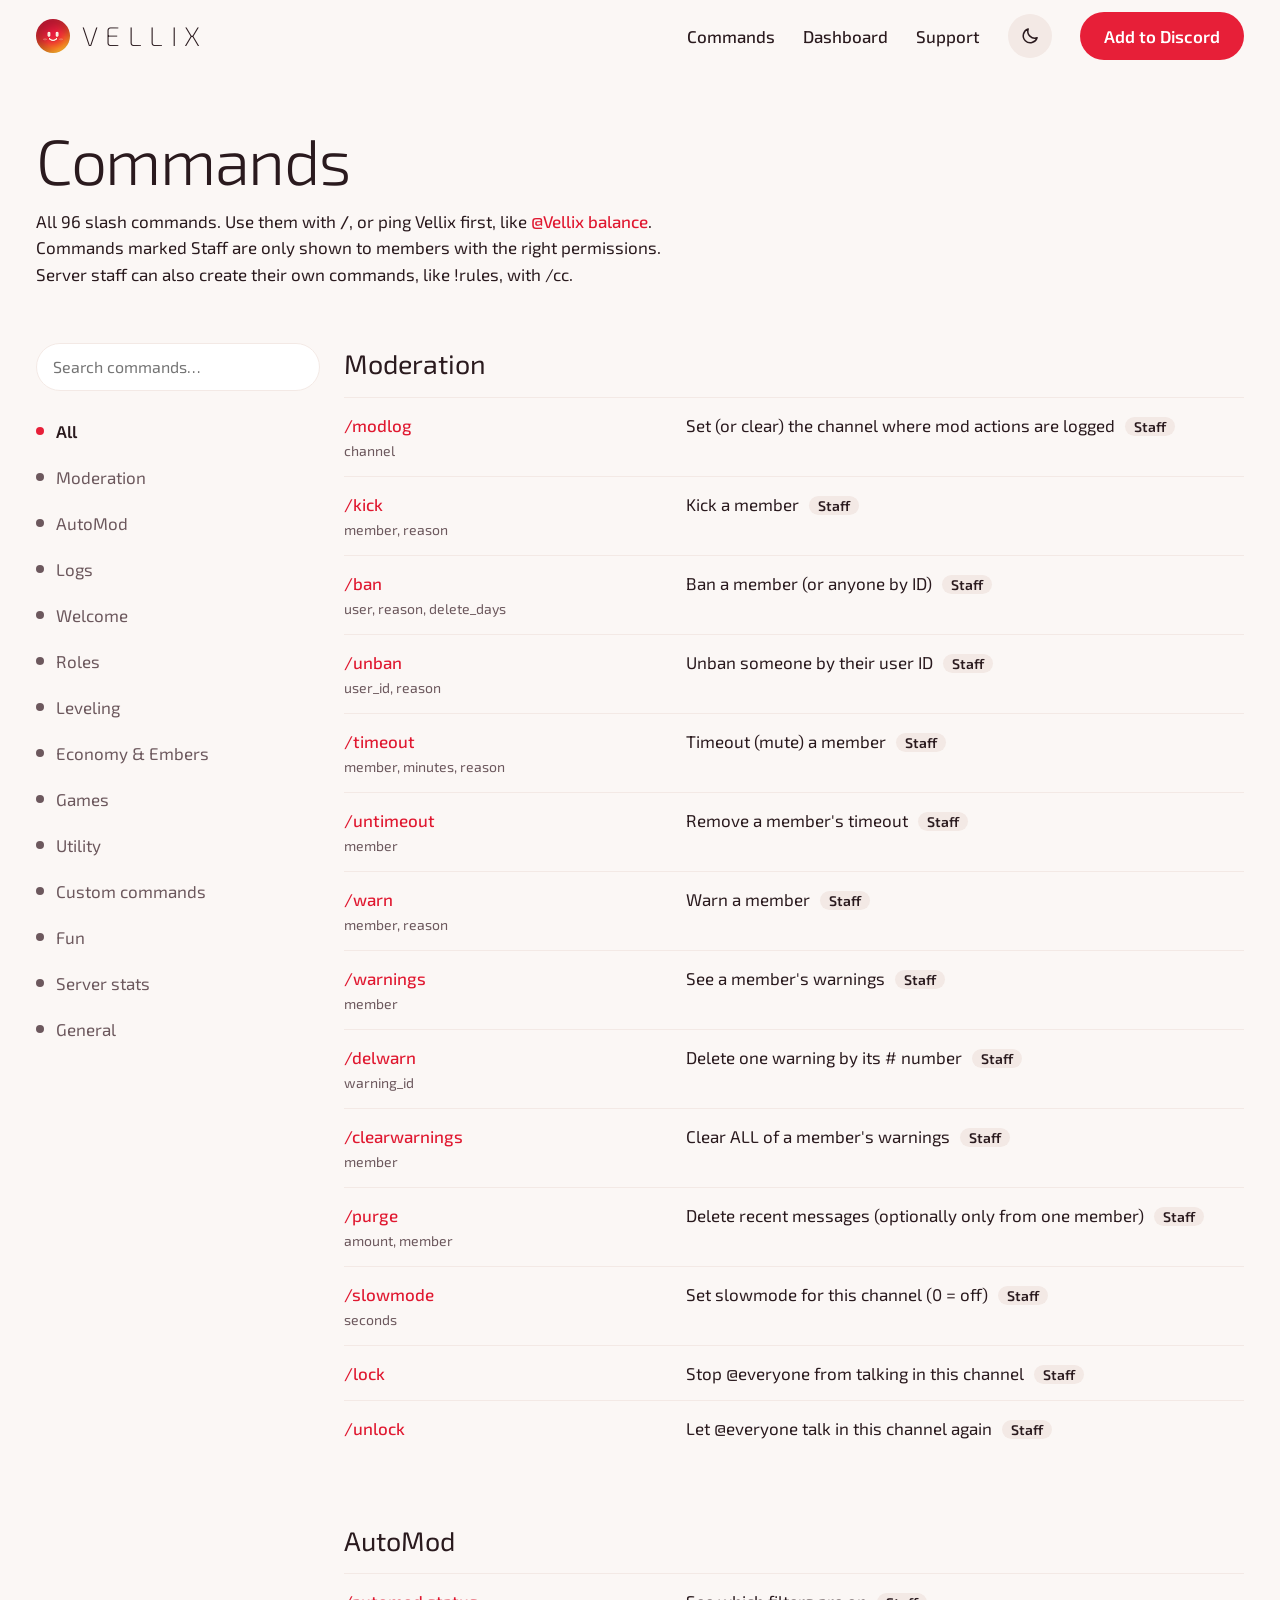
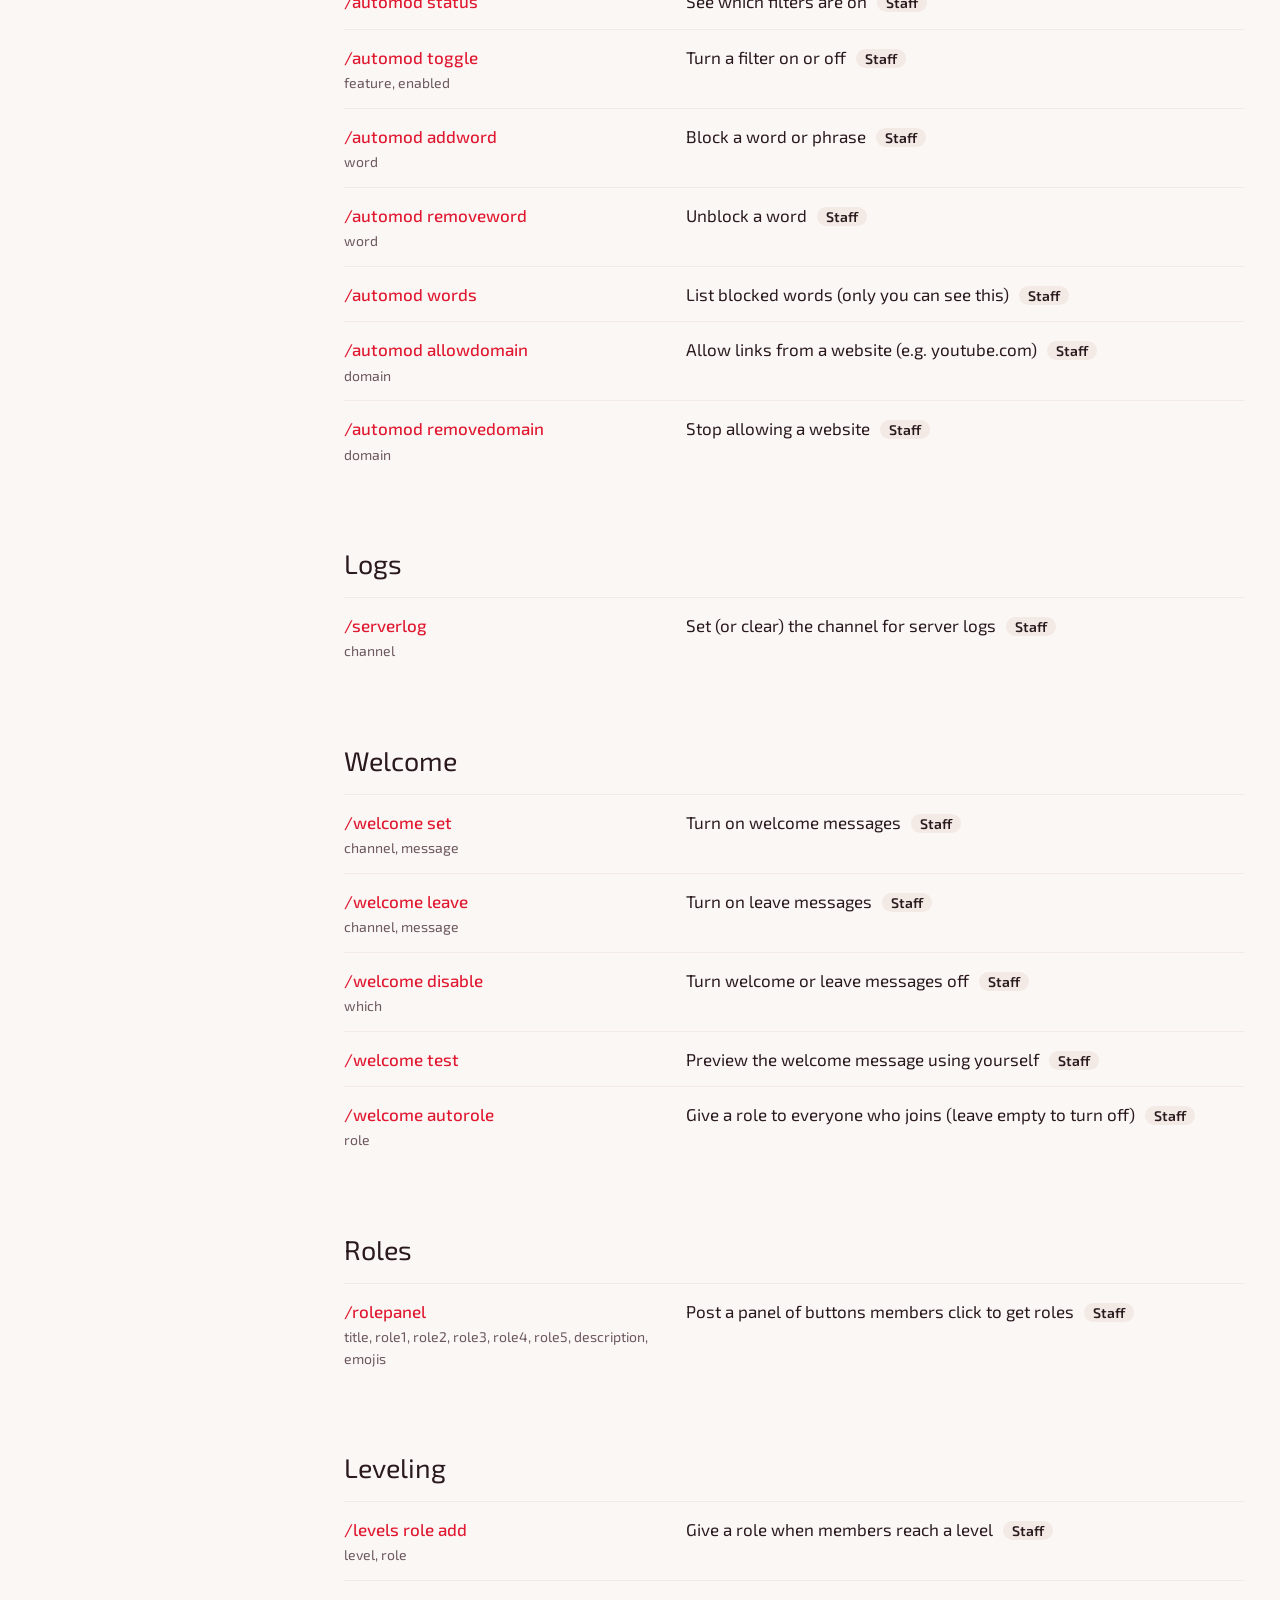
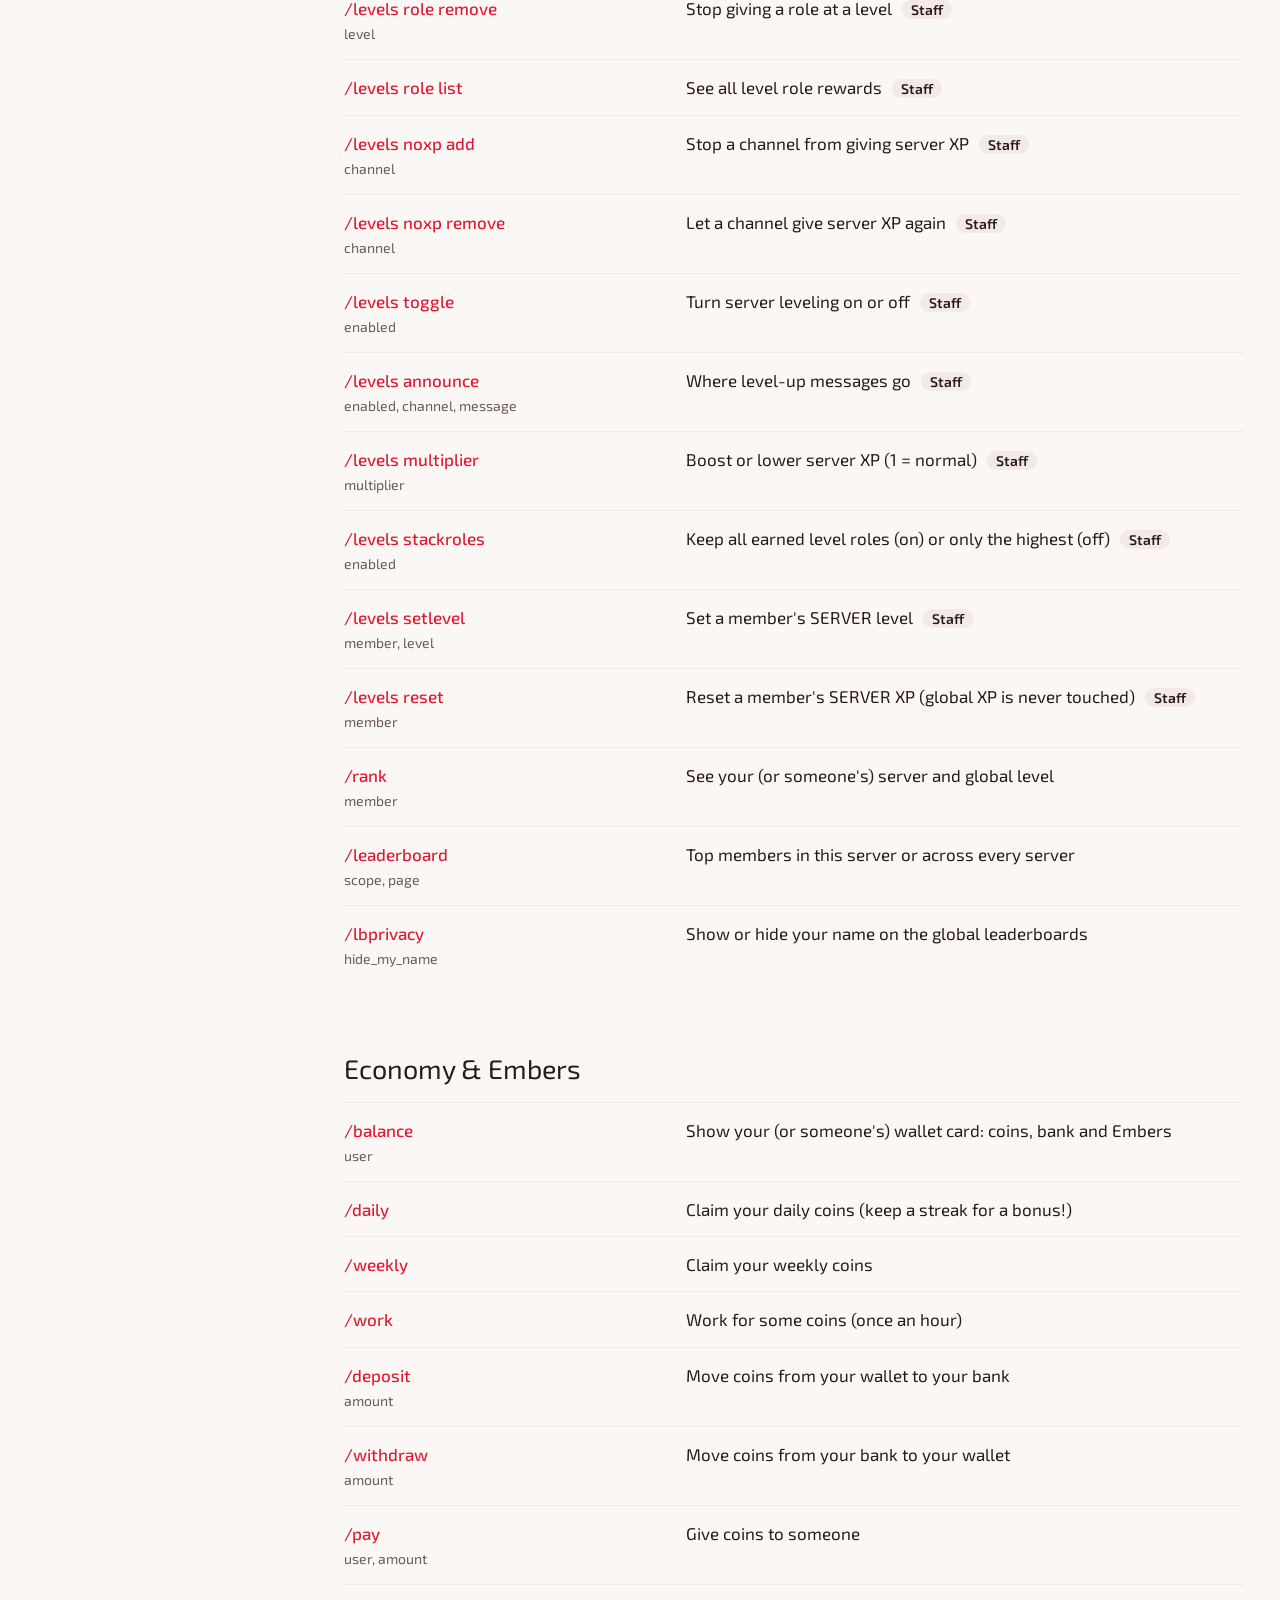
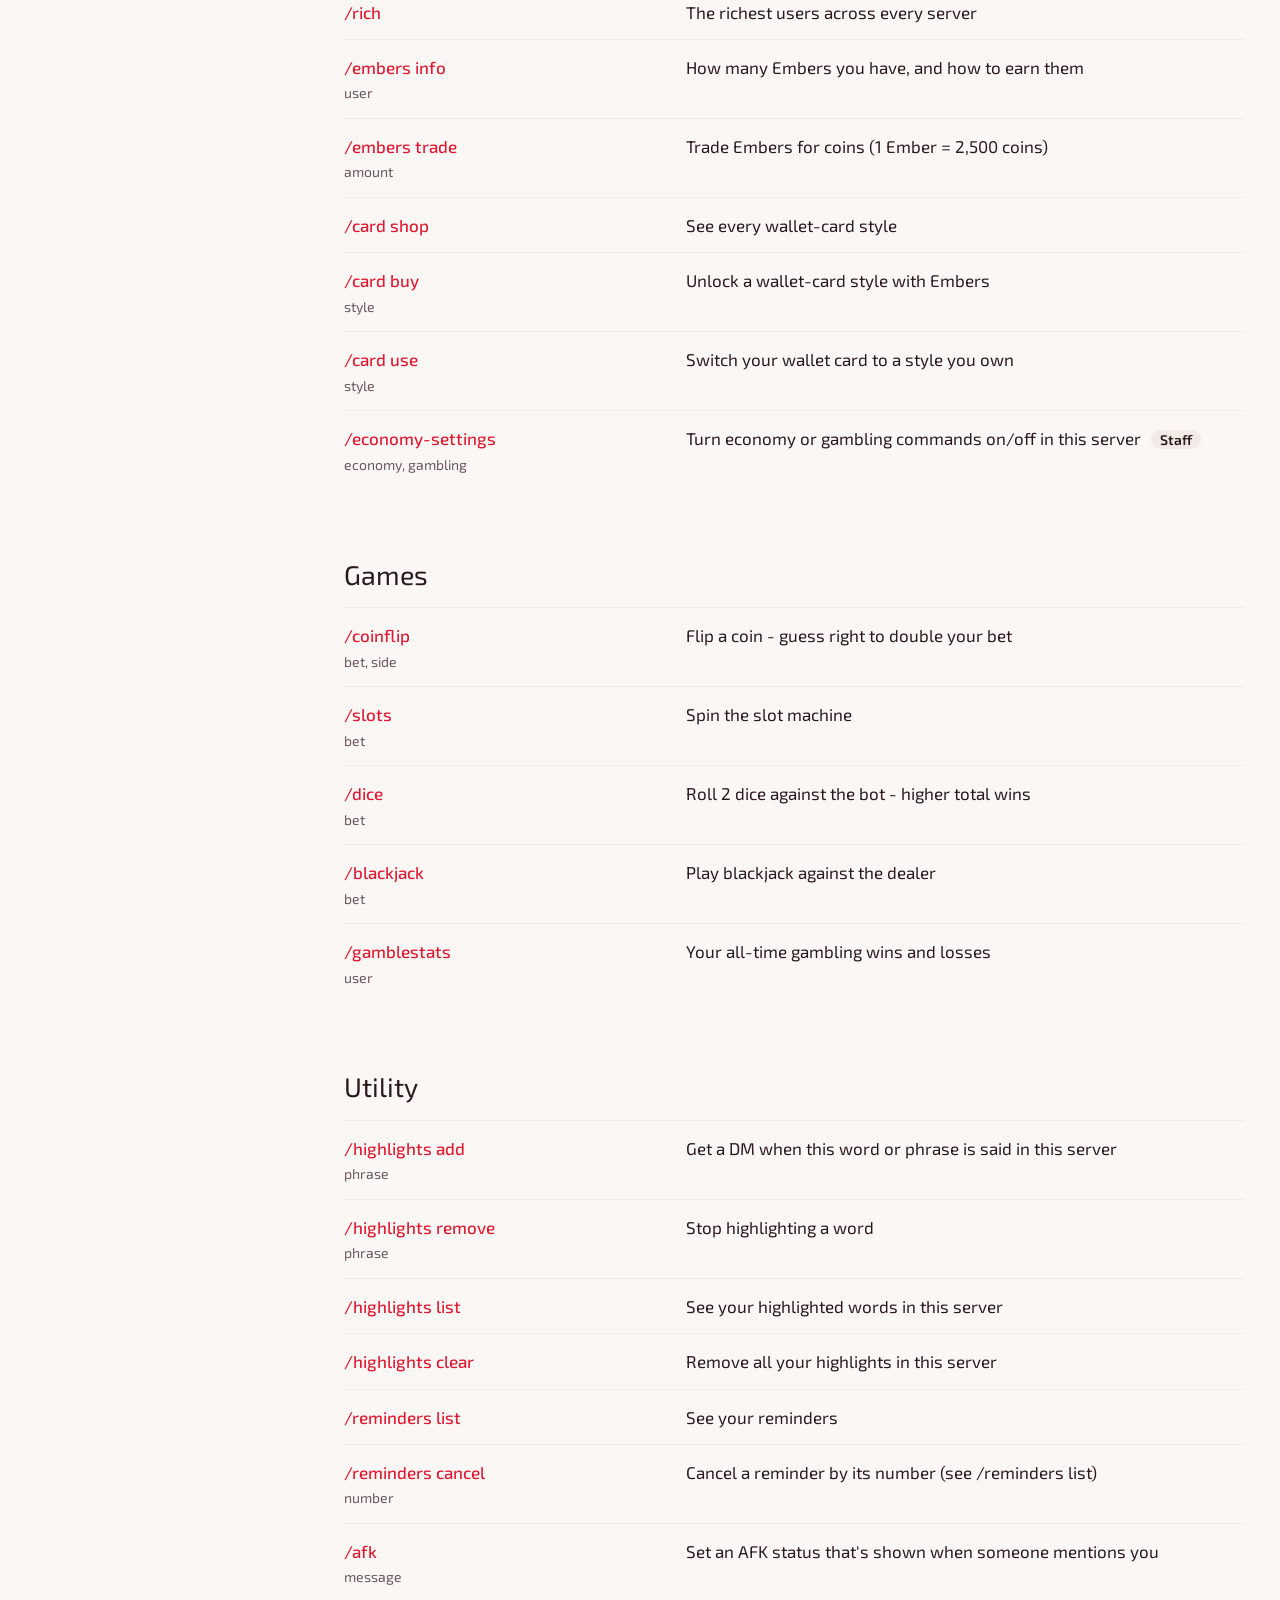
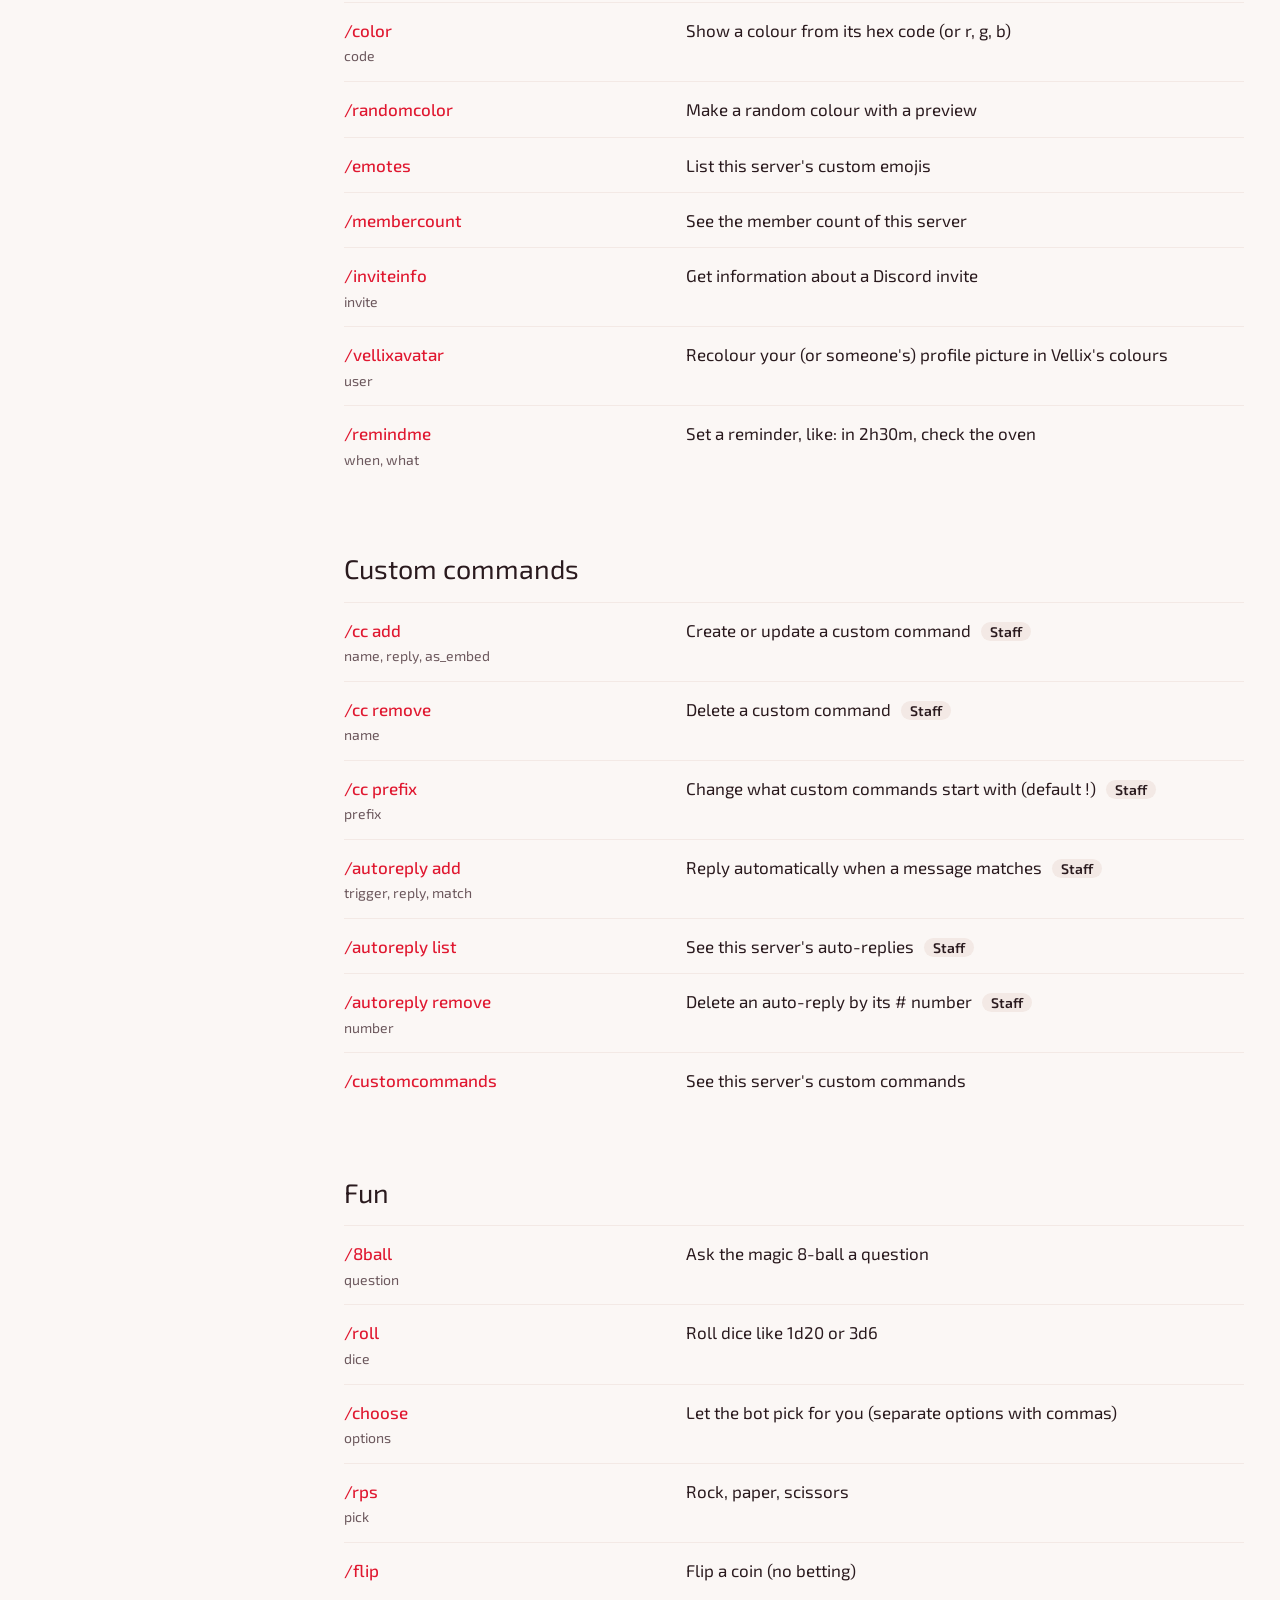
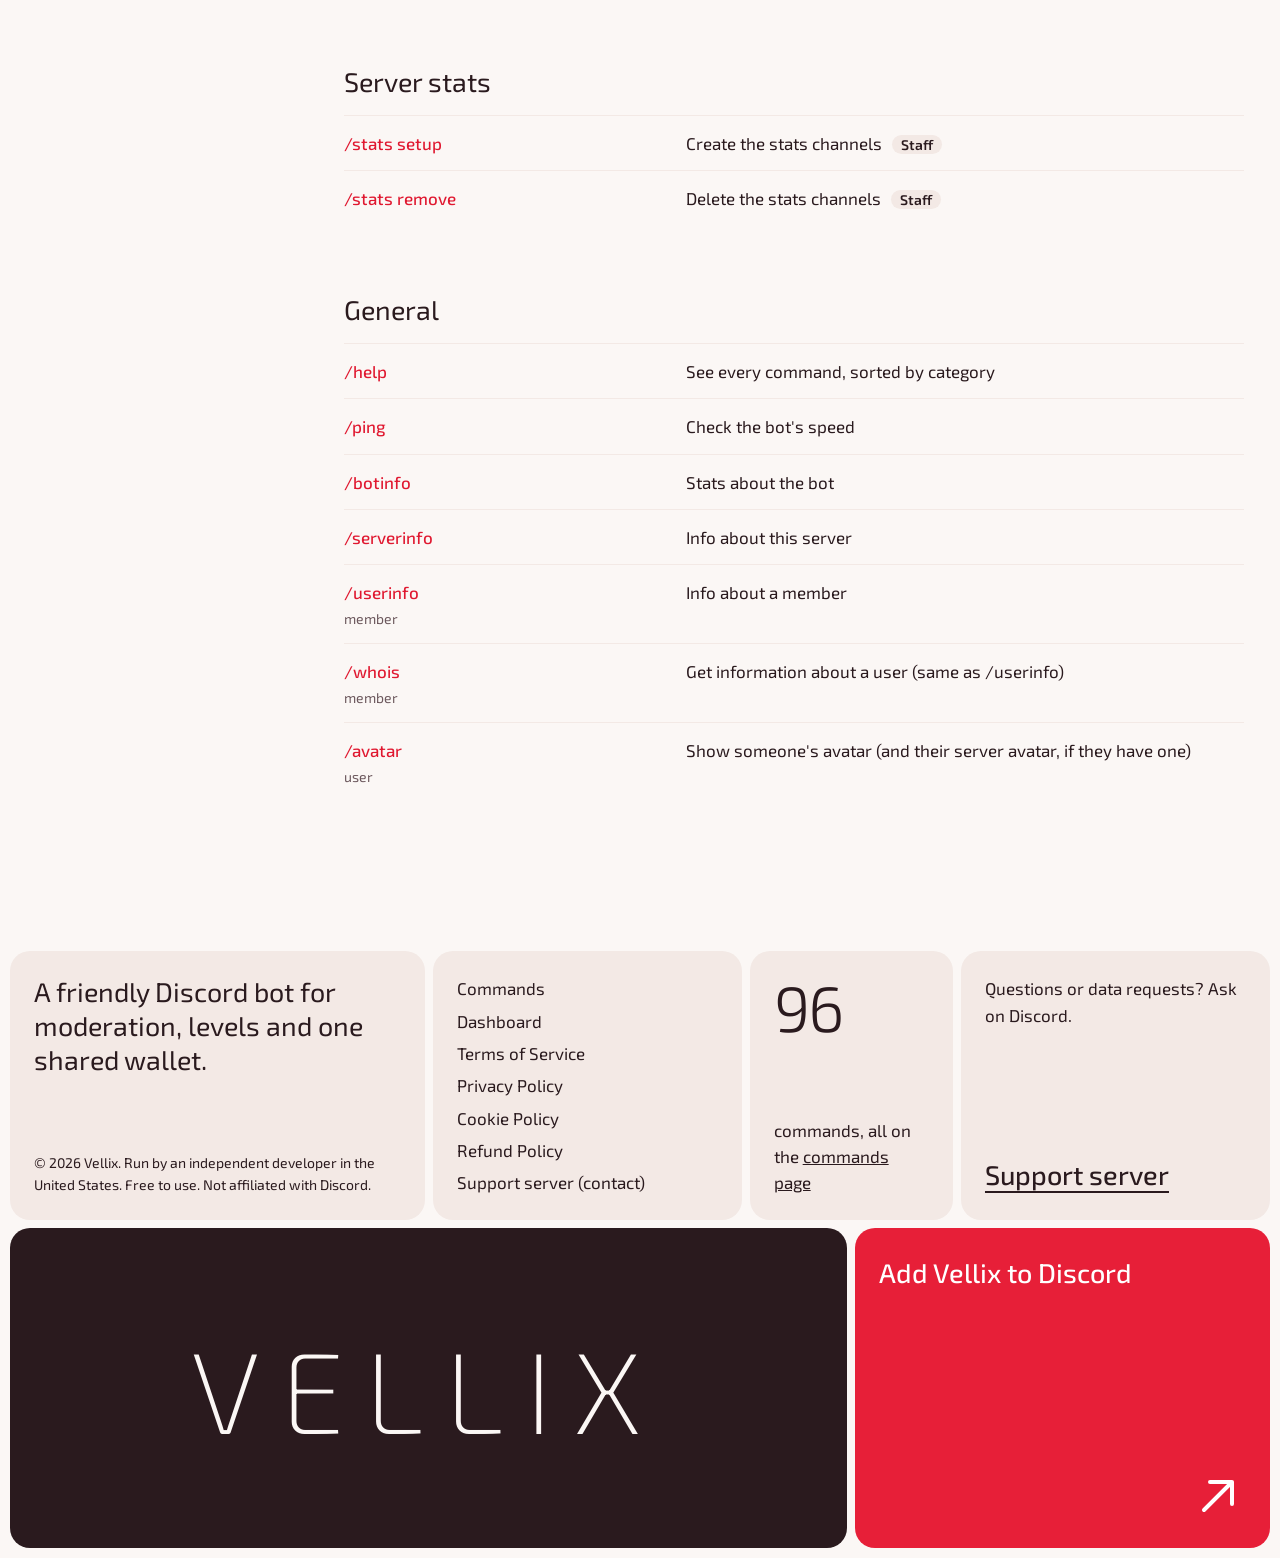
==== commit f3eddd51: "Restructure the site around Vellix's real output; keep Buddy and the colour scheme - Home: hero with" ====
--- a/commands/index.html
+++ b/commands/index.html
@@ -15,23 +15,24 @@
   /* Theme, applied before the page draws so it never flashes:
      a ?theme= handed over from the dashboard wins, then this browser's saved choice, then the system setting */
   (function () {
-    var t = null, fromLink = new URLSearchParams(location.search).get("theme");
+    var d = document.documentElement, t = null, fromLink = new URLSearchParams(location.search).get("theme");
+    d.classList.add("js");
     try {
       if (fromLink === "light" || fromLink === "dark") localStorage.setItem("vellix-theme", fromLink);
       t = localStorage.getItem("vellix-theme");
     } catch (e) { t = fromLink; }
     if (t !== "light" && t !== "dark") t = window.matchMedia("(prefers-color-scheme: dark)").matches ? "dark" : "light";
-    document.documentElement.dataset.theme = t;
+    d.dataset.theme = t;
     /* Coming back from the dashboard: hide the orb until site.js glides it home (failsafe after 2.5 s) */
-    if (location.hash === "#from-dashboard") {
-      document.documentElement.classList.add("vx-arrive");
-      setTimeout(function () { document.documentElement.classList.remove("vx-arrive"); }, 2500);
+    if (location.hash === "#from-dashboard" || location.hash === "#from-glow") {
+      d.classList.add("vx-arrive");
+      setTimeout(function () { d.classList.remove("vx-arrive"); }, 2500);
     }
     /* Motion: only when the visitor hasn't asked for reduced motion. If site.js never
        starts (blocked or failed), the timer removes the class so nothing stays hidden. */
     if (window.IntersectionObserver && !window.matchMedia("(prefers-reduced-motion: reduce)").matches) {
-      document.documentElement.classList.add("motion");
-      setTimeout(function () { if (!window.vxMotion) document.documentElement.classList.remove("motion"); }, 2500);
+      d.classList.add("motion");
+      setTimeout(function () { if (!window.vxMotion) d.classList.remove("motion"); }, 2500);
     }
   })();
 </script>
@@ -42,39 +43,44 @@
 </head>
 <body>
 <a class="skip-link" href="#main">Skip to content</a>
-<header class="site-header">
-  <div class="wrap">
-    <a class="wordmark" href="/" aria-label="Vellix home"><img src="/assets/favicon.png" alt="">VELLIX</a>
-    <nav class="nav" aria-label="Main">
-      <a href="/commands/" aria-current="page">Commands</a>
-      <a href="#" data-support>Support</a>
-      <a href="#" data-dashboard>Dashboard</a>
-      <button class="theme-toggle" type="button" data-theme-toggle aria-label="Switch to dark mode">
-        <svg class="moon" viewBox="0 0 24 24" fill="none" stroke="currentColor" stroke-width="1.8" stroke-linecap="round" stroke-linejoin="round" aria-hidden="true"><path d="M20.5 14.2A8.5 8.5 0 0 1 9.8 3.5a8.5 8.5 0 1 0 10.7 10.7Z"/></svg>
-        <svg class="sun" viewBox="0 0 24 24" fill="none" stroke="currentColor" stroke-width="1.8" stroke-linecap="round" aria-hidden="true"><circle cx="12" cy="12" r="4.2"/><path d="M12 2.5v2M12 19.5v2M4.6 4.6 6 6M18 18l1.4 1.4M2.5 12h2M19.5 12h2M4.6 19.4 6 18M18 6l1.4-1.4"/></svg>
-      </button>
-      <a class="btn btn-primary" href="#" data-invite>Add to Discord</a>
-    </nav>
-  </div>
+<header class="bar">
+  <a class="wordmark" href="/" aria-label="Vellix home" translate="no"><img src="/assets/favicon.png" alt="" width="34" height="34">VELLIX</a>
+  <nav aria-label="Main">
+    <a href="/commands/">Commands</a>
+    <a class="hide-sm" href="#" data-dashboard>Dashboard</a>
+    <a class="hide-sm" href="#" data-support>Support</a>
+    <button class="theme-toggle" type="button" data-theme-toggle aria-label="Switch to dark mode">
+      <svg class="moon" viewBox="0 0 24 24" fill="none" stroke="currentColor" stroke-width="1.8" stroke-linecap="round" stroke-linejoin="round" aria-hidden="true"><path d="M20.5 14.2A8.5 8.5 0 0 1 9.8 3.5a8.5 8.5 0 1 0 10.7 10.7Z"/></svg>
+      <svg class="sun" viewBox="0 0 24 24" fill="none" stroke="currentColor" stroke-width="1.8" stroke-linecap="round" aria-hidden="true"><circle cx="12" cy="12" r="4.2"/><path d="M12 2.5v2M12 19.5v2M4.6 4.6 6 6M18 18l1.4 1.4M2.5 12h2M19.5 12h2M4.6 19.4 6 18M18 6l1.4-1.4"/></svg>
+    </button>
+    <a class="btn hide-xs" href="#" data-invite>Add to Discord</a>
+  </nav>
 </header>
 <main id="main" tabindex="-1">
-<div class="wrap">
+<div class="page">
   <div class="page-head" data-reveal>
     <h1>Commands</h1>
     <p>All 96 slash commands. Use them with <strong>/</strong>, or ping Vellix first, like <code>@Vellix balance</code>. Commands marked Staff are only shown to members with the right permissions. Server staff can also create their own commands, like !rules, with /cc.</p>
   </div>
-  <div class="filters" data-reveal data-reveal-delay="90">
-    <input id="cmd-search" class="search" type="search" placeholder="Search commands" aria-label="Search commands">
+  <div class="side" data-reveal data-reveal-delay="90">
+    <input id="cmd-search" class="search" type="search" placeholder="Search commands…" aria-label="Search commands">
+    <div class="filters" role="group" aria-label="Categories">
     <button class="tab" data-cat="all" aria-pressed="true">All</button><button class="tab" data-cat="moderation" aria-pressed="false">Moderation</button><button class="tab" data-cat="automod" aria-pressed="false">AutoMod</button><button class="tab" data-cat="logs" aria-pressed="false">Logs</button><button class="tab" data-cat="welcome" aria-pressed="false">Welcome</button><button class="tab" data-cat="roles" aria-pressed="false">Roles</button><button class="tab" data-cat="leveling" aria-pressed="false">Leveling</button><button class="tab" data-cat="economy" aria-pressed="false">Economy &amp; Embers</button><button class="tab" data-cat="gambling" aria-pressed="false">Games</button><button class="tab" data-cat="utility" aria-pressed="false">Utility</button><button class="tab" data-cat="customcommands" aria-pressed="false">Custom commands</button><button class="tab" data-cat="fun" aria-pressed="false">Fun</button><button class="tab" data-cat="serverstats" aria-pressed="false">Server stats</button><button class="tab" data-cat="general" aria-pressed="false">General</button>
+    </div>
   </div>
+  <div class="page-main">
   <div class="cmd-group" data-reveal data-cat="moderation"><h2>Moderation</h2><table class="cmd-table"><tbody><tr id="cmd-modlog"><td><span class="cmd">/modlog</span><span class="opts">channel</span></td><td>Set (or clear) the channel where mod actions are logged<span class="tag">Staff</span></td></tr><tr id="cmd-kick"><td><span class="cmd">/kick</span><span class="opts">member, reason</span></td><td>Kick a member<span class="tag">Staff</span></td></tr><tr id="cmd-ban"><td><span class="cmd">/ban</span><span class="opts">user, reason, delete_days</span></td><td>Ban a member (or anyone by ID)<span class="tag">Staff</span></td></tr><tr id="cmd-unban"><td><span class="cmd">/unban</span><span class="opts">user_id, reason</span></td><td>Unban someone by their user ID<span class="tag">Staff</span></td></tr><tr id="cmd-timeout"><td><span class="cmd">/timeout</span><span class="opts">member, minutes, reason</span></td><td>Timeout (mute) a member<span class="tag">Staff</span></td></tr><tr id="cmd-untimeout"><td><span class="cmd">/untimeout</span><span class="opts">member</span></td><td>Remove a member&#x27;s timeout<span class="tag">Staff</span></td></tr><tr id="cmd-warn"><td><span class="cmd">/warn</span><span class="opts">member, reason</span></td><td>Warn a member<span class="tag">Staff</span></td></tr><tr id="cmd-warnings"><td><span class="cmd">/warnings</span><span class="opts">member</span></td><td>See a member&#x27;s warnings<span class="tag">Staff</span></td></tr><tr id="cmd-delwarn"><td><span class="cmd">/delwarn</span><span class="opts">warning_id</span></td><td>Delete one warning by its # number<span class="tag">Staff</span></td></tr><tr id="cmd-clearwarnings"><td><span class="cmd">/clearwarnings</span><span class="opts">member</span></td><td>Clear ALL of a member&#x27;s warnings<span class="tag">Staff</span></td></tr><tr id="cmd-purge"><td><span class="cmd">/purge</span><span class="opts">amount, member</span></td><td>Delete recent messages (optionally only from one member)<span class="tag">Staff</span></td></tr><tr id="cmd-slowmode"><td><span class="cmd">/slowmode</span><span class="opts">seconds</span></td><td>Set slowmode for this channel (0 = off)<span class="tag">Staff</span></td></tr><tr id="cmd-lock"><td><span class="cmd">/lock</span></td><td>Stop @everyone from talking in this channel<span class="tag">Staff</span></td></tr><tr id="cmd-unlock"><td><span class="cmd">/unlock</span></td><td>Let @everyone talk in this channel again<span class="tag">Staff</span></td></tr></tbody></table></div><div class="cmd-group" data-reveal data-cat="automod"><h2>AutoMod</h2><table class="cmd-table"><tbody><tr id="cmd-automod-status"><td><span class="cmd">/automod status</span></td><td>See which filters are on<span class="tag">Staff</span></td></tr><tr id="cmd-automod-toggle"><td><span class="cmd">/automod toggle</span><span class="opts">feature, enabled</span></td><td>Turn a filter on or off<span class="tag">Staff</span></td></tr><tr id="cmd-automod-addword"><td><span class="cmd">/automod addword</span><span class="opts">word</span></td><td>Block a word or phrase<span class="tag">Staff</span></td></tr><tr id="cmd-automod-removeword"><td><span class="cmd">/automod removeword</span><span class="opts">word</span></td><td>Unblock a word<span class="tag">Staff</span></td></tr><tr id="cmd-automod-words"><td><span class="cmd">/automod words</span></td><td>List blocked words (only you can see this)<span class="tag">Staff</span></td></tr><tr id="cmd-automod-allowdomain"><td><span class="cmd">/automod allowdomain</span><span class="opts">domain</span></td><td>Allow links from a website (e.g. youtube.com)<span class="tag">Staff</span></td></tr><tr id="cmd-automod-removedomain"><td><span class="cmd">/automod removedomain</span><span class="opts">domain</span></td><td>Stop allowing a website<span class="tag">Staff</span></td></tr></tbody></table></div><div class="cmd-group" data-reveal data-cat="logs"><h2>Logs</h2><table class="cmd-table"><tbody><tr id="cmd-serverlog"><td><span class="cmd">/serverlog</span><span class="opts">channel</span></td><td>Set (or clear) the channel for server logs<span class="tag">Staff</span></td></tr></tbody></table></div><div class="cmd-group" data-reveal data-cat="welcome"><h2>Welcome</h2><table class="cmd-table"><tbody><tr id="cmd-welcome-set"><td><span class="cmd">/welcome set</span><span class="opts">channel, message</span></td><td>Turn on welcome messages<span class="tag">Staff</span></td></tr><tr id="cmd-welcome-leave"><td><span class="cmd">/welcome leave</span><span class="opts">channel, message</span></td><td>Turn on leave messages<span class="tag">Staff</span></td></tr><tr id="cmd-welcome-disable"><td><span class="cmd">/welcome disable</span><span class="opts">which</span></td><td>Turn welcome or leave messages off<span class="tag">Staff</span></td></tr><tr id="cmd-welcome-test"><td><span class="cmd">/welcome test</span></td><td>Preview the welcome message using yourself<span class="tag">Staff</span></td></tr><tr id="cmd-welcome-autorole"><td><span class="cmd">/welcome autorole</span><span class="opts">role</span></td><td>Give a role to everyone who joins (leave empty to turn off)<span class="tag">Staff</span></td></tr></tbody></table></div><div class="cmd-group" data-reveal data-cat="roles"><h2>Roles</h2><table class="cmd-table"><tbody><tr id="cmd-rolepanel"><td><span class="cmd">/rolepanel</span><span class="opts">title, role1, role2, role3, role4, role5, description, emojis</span></td><td>Post a panel of buttons members click to get roles<span class="tag">Staff</span></td></tr></tbody></table></div><div class="cmd-group" data-reveal data-cat="leveling"><h2>Leveling</h2><table class="cmd-table"><tbody><tr id="cmd-levels-role-add"><td><span class="cmd">/levels role add</span><span class="opts">level, role</span></td><td>Give a role when members reach a level<span class="tag">Staff</span></td></tr><tr id="cmd-levels-role-remove"><td><span class="cmd">/levels role remove</span><span class="opts">level</span></td><td>Stop giving a role at a level<span class="tag">Staff</span></td></tr><tr id="cmd-levels-role-list"><td><span class="cmd">/levels role list</span></td><td>See all level role rewards<span class="tag">Staff</span></td></tr><tr id="cmd-levels-noxp-add"><td><span class="cmd">/levels noxp add</span><span class="opts">channel</span></td><td>Stop a channel from giving server XP<span class="tag">Staff</span></td></tr><tr id="cmd-levels-noxp-remove"><td><span class="cmd">/levels noxp remove</span><span class="opts">channel</span></td><td>Let a channel give server XP again<span class="tag">Staff</span></td></tr><tr id="cmd-levels-toggle"><td><span class="cmd">/levels toggle</span><span class="opts">enabled</span></td><td>Turn server leveling on or off<span class="tag">Staff</span></td></tr><tr id="cmd-levels-announce"><td><span class="cmd">/levels announce</span><span class="opts">enabled, channel, message</span></td><td>Where level-up messages go<span class="tag">Staff</span></td></tr><tr id="cmd-levels-multiplier"><td><span class="cmd">/levels multiplier</span><span class="opts">multiplier</span></td><td>Boost or lower server XP (1 = normal)<span class="tag">Staff</span></td></tr><tr id="cmd-levels-stackroles"><td><span class="cmd">/levels stackroles</span><span class="opts">enabled</span></td><td>Keep all earned level roles (on) or only the highest (off)<span class="tag">Staff</span></td></tr><tr id="cmd-levels-setlevel"><td><span class="cmd">/levels setlevel</span><span class="opts">member, level</span></td><td>Set a member&#x27;s SERVER level<span class="tag">Staff</span></td></tr><tr id="cmd-levels-reset"><td><span class="cmd">/levels reset</span><span class="opts">member</span></td><td>Reset a member&#x27;s SERVER XP (global XP is never touched)<span class="tag">Staff</span></td></tr><tr id="cmd-rank"><td><span class="cmd">/rank</span><span class="opts">member</span></td><td>See your (or someone&#x27;s) server and global level</td></tr><tr id="cmd-leaderboard"><td><span class="cmd">/leaderboard</span><span class="opts">scope, page</span></td><td>Top members in this server or across every server</td></tr><tr id="cmd-lbprivacy"><td><span class="cmd">/lbprivacy</span><span class="opts">hide_my_name</span></td><td>Show or hide your name on the global leaderboards</td></tr></tbody></table></div><div class="cmd-group" data-reveal data-cat="economy"><h2>Economy &amp; Embers</h2><table class="cmd-table"><tbody><tr id="cmd-balance"><td><span class="cmd">/balance</span><span class="opts">user</span></td><td>Show your (or someone&#x27;s) wallet card: coins, bank and Embers</td></tr><tr id="cmd-daily"><td><span class="cmd">/daily</span></td><td>Claim your daily coins (keep a streak for a bonus!)</td></tr><tr id="cmd-weekly"><td><span class="cmd">/weekly</span></td><td>Claim your weekly coins</td></tr><tr id="cmd-work"><td><span class="cmd">/work</span></td><td>Work for some coins (once an hour)</td></tr><tr id="cmd-deposit"><td><span class="cmd">/deposit</span><span class="opts">amount</span></td><td>Move coins from your wallet to your bank</td></tr><tr id="cmd-withdraw"><td><span class="cmd">/withdraw</span><span class="opts">amount</span></td><td>Move coins from your bank to your wallet</td></tr><tr id="cmd-pay"><td><span class="cmd">/pay</span><span class="opts">user, amount</span></td><td>Give coins to someone</td></tr><tr id="cmd-rich"><td><span class="cmd">/rich</span></td><td>The richest users across every server</td></tr><tr id="cmd-embers-info"><td><span class="cmd">/embers info</span><span class="opts">user</span></td><td>How many Embers you have, and how to earn them</td></tr><tr id="cmd-embers-trade"><td><span class="cmd">/embers trade</span><span class="opts">amount</span></td><td>Trade Embers for coins (1 Ember = 2,500 coins)</td></tr><tr id="cmd-card-shop"><td><span class="cmd">/card shop</span></td><td>See every wallet-card style</td></tr><tr id="cmd-card-buy"><td><span class="cmd">/card buy</span><span class="opts">style</span></td><td>Unlock a wallet-card style with Embers</td></tr><tr id="cmd-card-use"><td><span class="cmd">/card use</span><span class="opts">style</span></td><td>Switch your wallet card to a style you own</td></tr><tr id="cmd-economy-settings"><td><span class="cmd">/economy-settings</span><span class="opts">economy, gambling</span></td><td>Turn economy or gambling commands on/off in this server<span class="tag">Staff</span></td></tr></tbody></table></div><div class="cmd-group" data-reveal data-cat="gambling"><h2>Games</h2><table class="cmd-table"><tbody><tr id="cmd-coinflip"><td><span class="cmd">/coinflip</span><span class="opts">bet, side</span></td><td>Flip a coin - guess right to double your bet</td></tr><tr id="cmd-slots"><td><span class="cmd">/slots</span><span class="opts">bet</span></td><td>Spin the slot machine</td></tr><tr id="cmd-dice"><td><span class="cmd">/dice</span><span class="opts">bet</span></td><td>Roll 2 dice against the bot - higher total wins</td></tr><tr id="cmd-blackjack"><td><span class="cmd">/blackjack</span><span class="opts">bet</span></td><td>Play blackjack against the dealer</td></tr><tr id="cmd-gamblestats"><td><span class="cmd">/gamblestats</span><span class="opts">user</span></td><td>Your all-time gambling wins and losses</td></tr></tbody></table></div><div class="cmd-group" data-reveal data-cat="utility"><h2>Utility</h2><table class="cmd-table"><tbody><tr id="cmd-highlights-add"><td><span class="cmd">/highlights add</span><span class="opts">phrase</span></td><td>Get a DM when this word or phrase is said in this server</td></tr><tr id="cmd-highlights-remove"><td><span class="cmd">/highlights remove</span><span class="opts">phrase</span></td><td>Stop highlighting a word</td></tr><tr id="cmd-highlights-list"><td><span class="cmd">/highlights list</span></td><td>See your highlighted words in this server</td></tr><tr id="cmd-highlights-clear"><td><span class="cmd">/highlights clear</span></td><td>Remove all your highlights in this server</td></tr><tr id="cmd-reminders-list"><td><span class="cmd">/reminders list</span></td><td>See your reminders</td></tr><tr id="cmd-reminders-cancel"><td><span class="cmd">/reminders cancel</span><span class="opts">number</span></td><td>Cancel a reminder by its number (see /reminders list)</td></tr><tr id="cmd-afk"><td><span class="cmd">/afk</span><span class="opts">message</span></td><td>Set an AFK status that&#x27;s shown when someone mentions you</td></tr><tr id="cmd-color"><td><span class="cmd">/color</span><span class="opts">code</span></td><td>Show a colour from its hex code (or r, g, b)</td></tr><tr id="cmd-randomcolor"><td><span class="cmd">/randomcolor</span></td><td>Make a random colour with a preview</td></tr><tr id="cmd-emotes"><td><span class="cmd">/emotes</span></td><td>List this server&#x27;s custom emojis</td></tr><tr id="cmd-membercount"><td><span class="cmd">/membercount</span></td><td>See the member count of this server</td></tr><tr id="cmd-inviteinfo"><td><span class="cmd">/inviteinfo</span><span class="opts">invite</span></td><td>Get information about a Discord invite</td></tr><tr id="cmd-vellixavatar"><td><span class="cmd">/vellixavatar</span><span class="opts">user</span></td><td>Recolour your (or someone&#x27;s) profile picture in Vellix&#x27;s colours</td></tr><tr id="cmd-remindme"><td><span class="cmd">/remindme</span><span class="opts">when, what</span></td><td>Set a reminder, like: in 2h30m, check the oven</td></tr></tbody></table></div><div class="cmd-group" data-reveal data-cat="customcommands"><h2>Custom commands</h2><table class="cmd-table"><tbody><tr id="cmd-cc-add"><td><span class="cmd">/cc add</span><span class="opts">name, reply, as_embed</span></td><td>Create or update a custom command<span class="tag">Staff</span></td></tr><tr id="cmd-cc-remove"><td><span class="cmd">/cc remove</span><span class="opts">name</span></td><td>Delete a custom command<span class="tag">Staff</span></td></tr><tr id="cmd-cc-prefix"><td><span class="cmd">/cc prefix</span><span class="opts">prefix</span></td><td>Change what custom commands start with (default !)<span class="tag">Staff</span></td></tr><tr id="cmd-autoreply-add"><td><span class="cmd">/autoreply add</span><span class="opts">trigger, reply, match</span></td><td>Reply automatically when a message matches<span class="tag">Staff</span></td></tr><tr id="cmd-autoreply-list"><td><span class="cmd">/autoreply list</span></td><td>See this server&#x27;s auto-replies<span class="tag">Staff</span></td></tr><tr id="cmd-autoreply-remove"><td><span class="cmd">/autoreply remove</span><span class="opts">number</span></td><td>Delete an auto-reply by its # number<span class="tag">Staff</span></td></tr><tr id="cmd-customcommands"><td><span class="cmd">/customcommands</span></td><td>See this server&#x27;s custom commands</td></tr></tbody></table></div><div class="cmd-group" data-reveal data-cat="fun"><h2>Fun</h2><table class="cmd-table"><tbody><tr id="cmd-8ball"><td><span class="cmd">/8ball</span><span class="opts">question</span></td><td>Ask the magic 8-ball a question</td></tr><tr id="cmd-roll"><td><span class="cmd">/roll</span><span class="opts">dice</span></td><td>Roll dice like 1d20 or 3d6</td></tr><tr id="cmd-choose"><td><span class="cmd">/choose</span><span class="opts">options</span></td><td>Let the bot pick for you (separate options with commas)</td></tr><tr id="cmd-rps"><td><span class="cmd">/rps</span><span class="opts">pick</span></td><td>Rock, paper, scissors</td></tr><tr id="cmd-flip"><td><span class="cmd">/flip</span></td><td>Flip a coin (no betting)</td></tr></tbody></table></div><div class="cmd-group" data-reveal data-cat="serverstats"><h2>Server stats</h2><table class="cmd-table"><tbody><tr id="cmd-stats-setup"><td><span class="cmd">/stats setup</span></td><td>Create the stats channels<span class="tag">Staff</span></td></tr><tr id="cmd-stats-remove"><td><span class="cmd">/stats remove</span></td><td>Delete the stats channels<span class="tag">Staff</span></td></tr></tbody></table></div><div class="cmd-group" data-reveal data-cat="general"><h2>General</h2><table class="cmd-table"><tbody><tr id="cmd-help"><td><span class="cmd">/help</span></td><td>See every command, sorted by category</td></tr><tr id="cmd-ping"><td><span class="cmd">/ping</span></td><td>Check the bot&#x27;s speed</td></tr><tr id="cmd-botinfo"><td><span class="cmd">/botinfo</span></td><td>Stats about the bot</td></tr><tr id="cmd-serverinfo"><td><span class="cmd">/serverinfo</span></td><td>Info about this server</td></tr><tr id="cmd-userinfo"><td><span class="cmd">/userinfo</span><span class="opts">member</span></td><td>Info about a member</td></tr><tr id="cmd-whois"><td><span class="cmd">/whois</span><span class="opts">member</span></td><td>Get information about a user (same as /userinfo)</td></tr><tr id="cmd-avatar"><td><span class="cmd">/avatar</span><span class="opts">user</span></td><td>Show someone&#x27;s avatar (and their server avatar, if they have one)</td></tr></tbody></table></div>
   <p class="empty" hidden>No commands match that search.</p>
+  </div>
 </div>
 </main>
-<footer>
-  <div class="wrap" data-reveal="fade">
-    <p class="footer-about">&copy; <span data-year>2026</span> Vellix. Run by an independent developer in the United States.<br>Free to use. Not affiliated with Discord.</p>
-    <nav aria-label="Footer">
+<footer class="foot">
+  <div class="foot-grid" data-reveal="fade">
+    <div class="tile-f t-statement">
+      <p class="line">A friendly Discord bot for moderation, levels and one shared wallet.</p>
+      <p class="footer-about">&copy; <span data-year>2026</span> Vellix. Run by an independent developer in the United States. Free to use. Not affiliated with Discord.</p>
+    </div>
+    <nav class="tile-f t-nav" aria-label="Footer">
       <a href="/commands/">Commands</a>
       <a href="#" data-dashboard>Dashboard</a>
       <a href="/terms/">Terms of Service</a>
@@ -83,6 +89,11 @@
       <a href="/refunds/">Refund Policy</a>
       <a href="#" data-support>Support server (contact)</a>
     </nav>
+    <div class="tile-f t-count"><p class="n">96</p><p>commands, all on the <a href="/commands/">commands page</a></p></div>
+    <div class="tile-f t-contact"><p>Questions or data requests? Ask on Discord.</p><a href="#" data-support>Support server</a></div>
+    <div class="tile-f t-word" aria-hidden="true">VELLIX</div>
+    <a class="tile-f t-go" href="#" data-invite><span>Add Vellix to Discord</span>
+      <svg viewBox="0 0 56 56" fill="none" stroke="currentColor" stroke-width="4" stroke-linecap="round" stroke-linejoin="round" aria-hidden="true"><path d="M14 42 42 14M20 14h22v22"/></svg></a>
   </div>
 </footer>
 <script src="/assets/site.js"></script>
--- a/assets/style.css
+++ b/assets/style.css
@@ -1,454 +1,625 @@
-/* Vellix website — one stylesheet for every page */
+/* Vellix website: one stylesheet for every page.
+   Brand (Obsidian: Branding): crimson #E8243C, amber #F5A623, cream #FFF1E2, wine ink #2A1A1E,
+   light page #FBF7F5, dark page #262624, Exo 2. Buddy's orb and halo are brand assets and stay as they are.
+   Layout follows the Taste skill direction "The product performs": real fragments of Vellix doing its job. */
+
 :root {
-  --paper: #fbf7f5;      /* page */
-  --card: #ffffff;
-  --ink: #2a1a1e;        /* text: deep wine, not grey-black */
-  --ink-soft: #6c585d;
-  --line: #ecdfdc;
-  --crimson: #e8243c;    /* from the icon */
+  --bg: #fbf7f5;
+  --surface: #f3e9e5;          /* one tone step from the page */
+  --surface-2: #ffffff;
+  --ink: #2a1a1e;
+  --muted: #6c585d;
+  --accent: #e71f38;           /* button fill: white text on it = 4.5:1 */
+  --on-accent: #ffffff;
+  --accent-text: #e01830;      /* crimson text on the light page */
+  --crimson: #e8243c;
   --amber: #f5a623;
-  --blush: #ffd6cf;
-  --peach: #ffe4c7;
-  --radius-lg: 28px;
-  --radius-sm: 14px;
-  --shadow: 0 18px 40px -18px rgba(120, 30, 40, .28), 0 2px 6px rgba(120, 30, 40, .06);
-  --max: 1120px;
-  --font: "Exo 2", system-ui, sans-serif;
-  --ease-out: cubic-bezier(.16, 1, .3, 1);   /* fast start, soft landing */
-  /* surfaces that change between light and dark */
-  --line-strong: #d9c6c2;
-  --track: #f3e7e4;
-  --chip-bg: #f6eeec;
-  --ring: rgba(120, 70, 75, .14);
-  --glass: rgba(255, 255, 255, .9);
-  --glass-border: rgba(255, 255, 255, .8);
+  --cream: #fff1e2;
+  --wine: #2a1a1e;
+  --field-dark: #262624;       /* the showcase field */
+  --field-warm: #fff1e2;       /* the setup field */
+  --on-dark: #f4efec;
+  --on-dark-muted: #c9bfba;
   --glow-1: rgba(255, 170, 170, .55);
   --glow-2: rgba(255, 210, 160, .55);
-  --ink-body: #4d3b40;
-  --crimson-btn: #e71f38;     /* white text on it = 4.5:1 */
-  --crimson-deep: #e01830;    /* red text on white or the light page */
-  --crimson-text: var(--crimson-deep);
-  --shadow-lift: 0 26px 50px -22px rgba(120, 30, 40, .42), 0 2px 6px rgba(120, 30, 40, .06);
+  --font: "Exo 2", system-ui, sans-serif;
+  --ease-out: cubic-bezier(.16, 1, .3, 1);
+  --gutter: clamp(16px, 2.8vw, 40px);
+  --radius: 20px;
+  --bar-h: 72px;
+  /* five type sizes */
+  --t-xl: clamp(64px, 9vw, 150px);
+  --t-l: clamp(40px, 5vw, 80px);
+  --t-m: clamp(22px, 2.1vw, 30px);
+  --t-s: 17px;
+  --t-xs: 14px;
+  /* Discord fragments follow the page theme (Discord has both) */
+  --dc-bg: #ffffff;
+  --dc-embed: #f2f3f5;
+  --dc-text: #2e3035;
+  --dc-muted: #5c5e66;
+  --dc-line: #e1e2e5;
+  --dc-chip: #ebedef;
+  --dc-mention-bg: rgba(88, 101, 242, .14);
+  --dc-mention: #3c45a5;
   color-scheme: light;
 }
-
-/* Dark mode: same warm dark grey as the Claude desktop app */
 :root[data-theme="dark"] {
-  --paper: #262624;
-  --card: #30302e;
+  --bg: #262624;
+  --surface: #302f2d;
+  --surface-2: #3a3936;
   --ink: #f4efec;
-  --ink-soft: #b9b0ab;
-  --line: #3e3d3a;
-  --line-strong: #57554f;
-  --track: #44423e;
-  --chip-bg: #3a3936;
-  --ring: rgba(255, 235, 228, .12);
-  --glass: rgba(48, 48, 46, .88);
-  --glass-border: rgba(255, 255, 255, .06);
+  --muted: #b9b0ab;
+  --accent-text: #f06d7d;
+  --field-dark: #1b1b1a;
+  --field-warm: #33302e;
   --glow-1: rgba(232, 36, 60, .28);
   --glow-2: rgba(245, 166, 35, .2);
-  --ink-body: #d9d1cd;
-  --shadow: 0 18px 40px -18px rgba(0, 0, 0, .6), 0 2px 6px rgba(0, 0, 0, .25);
-  --shadow-lift: 0 28px 54px -22px rgba(0, 0, 0, .8), 0 2px 8px rgba(0, 0, 0, .3);
-  --crimson-text: #f06d7d;    /* red text on the dark background */
+  --dc-bg: #313338;
+  --dc-embed: #2b2d31;
+  --dc-text: #dbdee1;
+  --dc-muted: #a3a9b2;
+  --dc-line: #3f4147;
+  --dc-chip: #404249;
+  --dc-mention-bg: rgba(88, 101, 242, .3);
+  --dc-mention: #c9cdfb;
   color-scheme: dark;
 }
 
-* { box-sizing: border-box; }
+/* ---------- base ---------- */
+*, *::before, *::after { box-sizing: border-box; }
+html { -webkit-text-size-adjust: 100%; scroll-behavior: smooth; touch-action: manipulation; -webkit-tap-highlight-color: rgba(232, 36, 60, .12); }
 body {
-  margin: 0;
-  background: var(--paper);
-  transition: background-color .2s, color .2s;
-  color: var(--ink);
-  font: 400 17px/1.6 var(--font);
-  -webkit-font-smoothing: antialiased;
+  margin: 0; background: var(--bg); color: var(--ink);
+  font: 400 var(--t-s)/1.55 var(--font); -webkit-font-smoothing: antialiased;
 }
 img { max-width: 100%; display: block; }
+h1, h2, h3, p, ul, ol, figure { margin: 0; }
+ul, ol { padding: 0; list-style: none; }
 a { color: inherit; }
-a:focus-visible, button:focus-visible, input:focus-visible {
-  outline: 2px solid var(--crimson);
-  outline-offset: 3px;
-  border-radius: 6px;
-}
-.wrap { width: min(var(--max), 100% - 40px); margin-inline: auto; }
-
-/* ---------- header ---------- */
-.site-header { padding: 22px 0; position: relative; z-index: 5; }
-.site-header .wrap { display: flex; align-items: center; justify-content: space-between; gap: 16px; }
-.wordmark {
-  font-weight: 200; letter-spacing: .26em; font-size: 22px; text-decoration: none;
-  display: flex; align-items: center; gap: 12px;
-}
+button, input { font: inherit; color: inherit; }
+::selection { background: var(--crimson); color: #fff; }
+:focus-visible { outline: 2px solid var(--accent-text); outline-offset: 3px; }
+main:focus { outline: none; }
+.sr-only { position: absolute; width: 1px; height: 1px; overflow: hidden; clip: rect(0 0 0 0); white-space: nowrap; }
+.skip-link {
+  position: absolute; left: 16px; top: 12px; z-index: 100; padding: 10px 18px; border-radius: 999px;
+  background: var(--ink); color: var(--bg); font-weight: 600; text-decoration: none; transform: translateY(-160%);
+}
+.skip-link:focus { transform: none; }
+.cmd { color: var(--accent-text); font-weight: 500; }
+
+/* ---------- buttons and links (one shape: fully round) ---------- */
+.btn {
+  display: inline-flex; align-items: center; justify-content: center; gap: 10px; min-height: 48px;
+  padding: 12px 24px; border: 0; border-radius: 999px; background: var(--accent); color: var(--on-accent);
+  font-weight: 600; font-size: var(--t-s); line-height: 1.2; text-decoration: none; cursor: pointer;
+}
+.btn:hover { background: #cc1730; }
+.btn-light { background: var(--surface-2); color: var(--ink); }
+.btn-light:hover { background: var(--cream); color: var(--wine); }
+.text-link { font-weight: 600; text-underline-offset: 5px; text-decoration-thickness: 2px; }
+.text-link:hover { color: var(--accent-text); }
+
+/* ---------- top bar: wordmark, a few links, one action ---------- */
+.bar {
+  height: var(--bar-h); display: flex; align-items: center; gap: 28px; padding: 0 var(--gutter);
+}
+.wordmark { display: inline-flex; align-items: center; gap: 12px; margin-right: auto; text-decoration: none;
+  font-weight: 200; font-size: var(--t-m); letter-spacing: .28em; }
 .wordmark img { width: 34px; height: 34px; border-radius: 50%; }
-.nav { display: flex; align-items: center; gap: 26px; font-size: 15px; }
-.nav a { text-decoration: none; color: var(--ink-soft); }
-.nav a:hover { color: var(--ink); }
-
-.btn {
-  display: inline-flex; align-items: center; justify-content: center; gap: 8px;
-  padding: 12px 22px; border-radius: 999px; font: 500 15px var(--font);
-  text-decoration: none; border: 1px solid transparent; cursor: pointer;
-}
-.btn-primary { background: var(--crimson-btn); color: #fff; box-shadow: 0 10px 24px -10px rgba(232, 36, 60, .7); }
-.btn-primary:hover { background: #d01b32; }
-.btn-ghost { background: var(--card); border-color: var(--line); color: var(--ink); }
-.btn-ghost:hover { border-color: var(--line-strong); }
-.nav .btn { color: #fff; padding: 9px 18px; white-space: nowrap; }
-
-/* theme switch (moon in light mode, sun in dark mode) */
+.bar nav { display: flex; align-items: center; gap: 28px; }
+.bar nav a:not(.btn) { text-decoration: none; font-weight: 500; }
+.bar nav a:not(.btn):hover { color: var(--accent-text); }
 .theme-toggle {
-  width: 38px; height: 38px; border-radius: 50%; border: 1px solid var(--line); background: var(--card);
-  color: var(--ink); display: inline-grid; place-items: center; cursor: pointer; padding: 0; flex: none;
-}
-.theme-toggle:hover { border-color: var(--line-strong); }
-.theme-toggle svg { width: 18px; height: 18px; }
-.theme-toggle .sun { display: none; }
+  width: 44px; height: 44px; display: grid; place-items: center; border: 0; border-radius: 50%;
+  background: var(--surface); cursor: pointer;
+}
+.theme-toggle:hover { background: var(--surface-2); }
+.theme-toggle svg { width: 20px; height: 20px; }
+.theme-toggle .sun, :root[data-theme="dark"] .theme-toggle .moon { display: none; }
 :root[data-theme="dark"] .theme-toggle .sun { display: block; }
-:root[data-theme="dark"] .theme-toggle .moon { display: none; }
-
-/* ---------- hero: the orb stage ---------- */
-.hero { position: relative; padding: 24px 20px 72px; text-align: center; overflow: hidden; }
-.hero::before {               /* warm glow behind the orb */
-  content: ""; position: absolute; inset: -10% -20% auto; height: 760px; z-index: 0;
+
+/* =====================================================================
+   Home: hero. Left: Buddy (the dashboard button) and the words. Right: Vellix answering.
+   ===================================================================== */
+.hero { display: grid; grid-template-columns: 1fr 1fr; min-height: calc(100svh - var(--bar-h)); overflow-x: clip; }
+.hero-left {
+  display: flex; flex-direction: column; justify-content: space-between; gap: 40px;
+  padding: 24px var(--gutter) 56px; position: relative;
+}
+.hero-right { background: var(--surface); display: grid; place-items: center; padding: 48px var(--gutter); }
+.buddy-stage { position: relative; width: min(40vh, 30vw, 380px); aspect-ratio: 1; margin-left: 4%; }
+.buddy-stage::before {                /* Buddy's warm glow (brand asset) */
+  content: ""; position: absolute; inset: -55%; z-index: 0; pointer-events: none;
   background:
-    radial-gradient(closest-side at 50% 42%, var(--glow-1), transparent 70%),
-    radial-gradient(closest-side at 72% 60%, var(--glow-2), transparent 70%);
+    radial-gradient(closest-side at 50% 48%, var(--glow-1), transparent 70%),  /* taste-skill-ignore: brand glow */
+    radial-gradient(closest-side at 64% 62%, var(--glow-2), transparent 70%);  /* taste-skill-ignore: brand glow */
   filter: blur(10px);
 }
-.stage { position: relative; z-index: 1; width: min(560px, 92vw); aspect-ratio: 1; margin: 0 auto; }
-.ring { position: absolute; border-radius: 50%; border: 1px solid var(--ring); inset: 0; }
-.ring.r2 { inset: 9%; }
-.orb {
-  position: absolute; inset: 19%; border-radius: 50%;
-  box-shadow: 0 40px 80px -30px rgba(200, 30, 50, .55);
-}
+.orb { position: absolute; inset: 0; z-index: 1; border-radius: 50%; color: inherit; text-decoration: none;
+  cursor: pointer; -webkit-tap-highlight-color: transparent; }
 .orb img { width: 100%; height: 100%; object-fit: cover; border-radius: 50%; }
-
-.float-card {
-  position: absolute; z-index: 2; background: var(--glass);
-  backdrop-filter: blur(8px); border: 1px solid var(--glass-border);
-  border-radius: var(--radius-sm); box-shadow: var(--shadow);
-  padding: 14px 16px; text-align: left; font-size: 14px; width: 220px;
-}
-.float-card .who { display: flex; align-items: center; gap: 8px; font-weight: 600; }
-.float-card .dot { width: 22px; height: 22px; border-radius: 50%; background: linear-gradient(140deg, var(--crimson), var(--amber)); flex: none; }
-.float-card .muted { color: var(--ink-soft); font-size: 13px; }
-.float-card .big { font-size: 26px; font-weight: 300; line-height: 1.1; margin-top: 6px; }
-.meter { height: 6px; border-radius: 99px; background: var(--track); margin: 10px 0 6px; overflow: hidden; }
-.meter span { display: block; height: 100%; border-radius: inherit; background: linear-gradient(90deg, var(--crimson), var(--amber)); }
-.cards-hand { display: flex; gap: 6px; margin-top: 8px; }
-.cards-hand b {
-  font-weight: 500; border: 1px solid var(--line); border-radius: 6px; padding: 4px 7px; background: var(--card);
-}
-.cards-hand b.red { color: var(--crimson-text); }
-.chip { font-size: 12px; color: var(--ink-soft); background: var(--chip-bg); border-radius: 6px; padding: 2px 7px; }
-
-.fc-level { left: -6%; top: 14%; }
-.fc-daily { right: -8%; top: 4%; width: 190px; }
-.fc-bj { right: -4%; bottom: 10%; }
-
-.hero h1 {
-  position: relative; z-index: 1; margin: 18px auto 14px; max-width: 16ch;
-  font-weight: 300; font-size: clamp(38px, 6vw, 64px); line-height: 1.05; letter-spacing: -.01em;
-}
-.hero .lede { position: relative; z-index: 1; max-width: 56ch; margin: 0 auto 28px; color: var(--ink-soft); font-size: 18px; }
-.actions { position: relative; z-index: 1; display: flex; gap: 12px; justify-content: center; flex-wrap: wrap; }
-
-/* hero load sequence: orb blooms, then the cards settle in and drift gently */
+.orb-hint {
+  position: absolute; left: 50%; bottom: 8%; transform: translate(-50%, 6px); opacity: 0; pointer-events: none;
+  padding: 6px 14px; border-radius: 999px; white-space: nowrap; font-size: var(--t-xs); font-weight: 600;
+  background: var(--surface-2); color: var(--ink);
+}
+.orb:focus-visible { outline-offset: 6px; border-radius: 50%; }
+.orb:focus-visible .orb-hint { opacity: 1; transform: translate(-50%, 0); }
+@media (hover: hover) { .orb:hover .orb-hint { opacity: 1; transform: translate(-50%, 0); } }
+
+.hero h1 { font-size: var(--t-l); font-weight: 300; line-height: .98; letter-spacing: -.03em; }
+.hero h1 .ln { display: block; overflow: hidden; padding-bottom: .06em; margin-bottom: -.06em; }
+.hero h1 .ln > span { display: block; }
+.lede { max-width: 44ch; margin-top: 20px; }
+.actions { display: flex; flex-wrap: wrap; align-items: center; gap: 14px 28px; margin-top: 28px; }
+
+/* =====================================================================
+   Discord fragments (data-ui): Vellix's real replies, built in HTML at true size.
+   Inside them Discord's own conventions apply (small radii, the embed's colour bar).
+   ===================================================================== */
+.dc {
+  --w: 460px; width: min(var(--w), 100%); background: var(--dc-bg); color: var(--dc-text);
+  border-radius: 12px; font-size: 15px; line-height: 1.4; text-align: left;
+}
+.dc-dark {
+  --dc-bg: #313338; --dc-embed: #2b2d31; --dc-text: #dbdee1; --dc-muted: #a3a9b2; --dc-line: #3f4147;
+  --dc-chip: #404249; --dc-mention-bg: rgba(88, 101, 242, .3); --dc-mention: #c9cdfb;
+}
+.dc-head { display: flex; align-items: center; gap: 8px; padding: 12px 16px; border-bottom: 1px solid var(--dc-line); /* taste-skill-ignore: inside a Discord fragment / a form field */
+  font-weight: 600; font-size: 15px; }
+.dc-head .hash { color: var(--dc-muted); font-size: 20px; line-height: 1; font-weight: 400; }
+.dc-log { padding: 8px 0 12px; }
+.dc-msg { display: grid; grid-template-columns: 40px 1fr; column-gap: 12px; padding: 6px 16px; }
+.dc-msg + .dc-msg { margin-top: 4px; }
+.dc-msg[hidden] { display: none; }
+.dc-av { width: 40px; height: 40px; border-radius: 50%; display: grid; place-items: center; font-weight: 600;
+  color: #fff; font-size: 16px; overflow: hidden; }
+.dc-av img { width: 100%; height: 100%; object-fit: cover; }
+.av-maya { background: #d0563a; }
+.av-sam { background: #3a7d6b; }
+.av-kai { background: #7a5b2e; }
+.dc-name { font-weight: 600; margin-right: 6px; }
+.dc-app { display: inline-block; padding: 0 5px; border-radius: 4px; background: #5865f2; color: #fff; font-size: 11px;
+  font-weight: 600; line-height: 16px; vertical-align: 2px; margin-right: 6px; }
+.dc-time { color: var(--dc-muted); font-size: 12px; }
+.dc-used { color: var(--dc-muted); font-size: 14px; }
+.dc-used b { color: var(--dc-text); font-weight: 600; }
+.dc-used .slash { color: var(--dc-mention); font-weight: 500; }
+.dc-mention { background: var(--dc-mention-bg); color: var(--dc-mention); border-radius: 3px; padding: 0 2px; font-weight: 500; }
+.dc-text { margin-top: 2px; overflow-wrap: anywhere; }
+.dc-sub { color: var(--dc-muted); font-size: 13px; margin-top: 2px; }
+.dc-embed {
+  margin-top: 6px; max-width: 400px; padding: 10px 14px 12px; border-radius: 4px; background: var(--dc-embed);
+  border-left: 4px solid var(--bar, var(--crimson));
+}
+.dc-embed .t { font-weight: 600; margin-bottom: 4px; }
+.dc-embed .f { margin-top: 8px; }
+.dc-embed .fn { font-weight: 600; font-size: 14px; }
+.dc-embed .meter { font-size: 14px; letter-spacing: .5px; color: var(--dc-text); }
+.dc-embed .foot { margin-top: 8px; color: var(--dc-muted); font-size: 12px; }
+.dc-embed img { margin-top: 8px; border-radius: 4px; width: 100%; height: auto; }
+.dc-fields { display: grid; grid-template-columns: repeat(3, auto); justify-content: start; gap: 4px 24px; }
+.dc-buttons { display: flex; gap: 8px; margin-top: 8px; }
+.dc-buttons span { padding: 5px 14px; border-radius: 3px; background: #4e5058; color: #fff; font-size: 14px; font-weight: 500; }
+.dc-buttons span.primary { background: #248046; }
+.dc-gone { color: var(--dc-muted); font-style: italic; font-size: 14px; }
+.dc-composer { margin: 0 12px 12px; padding: 10px 12px; border-radius: 8px; background: var(--dc-chip); }
+.dc-composer p { color: var(--dc-muted); font-size: 13px; margin-bottom: 8px; }
+.dc-chips { display: flex; flex-wrap: wrap; gap: 8px; }
+.chip {
+  min-height: 36px; padding: 6px 14px; border: 0; border-radius: 999px; cursor: pointer; font-weight: 600; font-size: 14px;
+  background: var(--dc-bg); color: var(--dc-text);
+}
+.chip[aria-pressed="true"] { background: var(--accent); color: #fff; }
+@media (pointer: coarse) { .chip { min-height: 44px; } }
+.chip:hover:not([aria-pressed="true"]) { background: var(--dc-mention-bg); }
+.swatch { margin-top: 8px; border-radius: 6px; padding: 14px; display: grid; gap: 6px; font-size: 14px; }
+.swatch .hex { font-size: 26px; font-weight: 600; line-height: 1; margin-top: 4px; }
+.swatch .w { color: #fff; } .swatch .k { color: #000; }
+
+/* =====================================================================
+   Showcase: one dark field, a row of real replies; the centred one is lit
+   ===================================================================== */
+.showcase { position: relative; background: var(--field-dark); color: var(--on-dark); min-height: 96svh;
+  display: grid; align-content: center; padding: 64px 0; overflow: hidden; }
+.row {
+  display: flex; align-items: center; gap: 26vw; overflow-x: auto; overscroll-behavior-x: contain;
+  scroll-snap-type: x mandatory; padding: 24px calc(50vw - 230px); scrollbar-width: none;
+}
+.row::-webkit-scrollbar { display: none; }
+.row:focus-visible { outline-offset: -6px; }
+.panel { flex: none; width: 460px; scroll-snap-align: center; transition: scale .5s var(--ease-out); scale: .9; }
+.panel.is-lit { scale: 1; }
+.panel .dc { --w: 100%; }
+.showcase-side { position: absolute; left: calc(50vw + 230px + 3vw); top: 50%; width: min(24ch, 20vw);
+  transform: translateY(-50%); }
+.showcase-side h2 { font-size: var(--t-m); font-weight: 300; line-height: 1.2; }
+.showcase-side p { margin-top: 10px; color: var(--on-dark); }
+.showcase-nav { display: flex; gap: 10px; margin-top: 22px; }
+.showcase-nav button {
+  width: 44px; height: 44px; border: 0; border-radius: 50%; cursor: pointer; display: grid; place-items: center;
+  background: #3a3936; color: var(--on-dark);
+}
+.showcase-nav button:hover { background: var(--crimson); color: #fff; }
+.showcase-nav svg { width: 20px; height: 20px; }
+
+/* =====================================================================
+   Setup: the output stays put on the left; the controls on the right change it
+   ===================================================================== */
+.setup { display: grid; grid-template-columns: repeat(12, minmax(0, 1fr)); column-gap: 24px; }
+.setup-field {
+  grid-column: 1 / 7; align-self: start; position: sticky; top: 0; height: 100svh;
+  display: grid; place-items: center; background: var(--field-warm); padding: 24px;
+}
+.setup-field .dc { --w: 440px; }
+.setup-col { grid-column: 8 / 12; padding: 72px 0 24vh; }
+.setup-col h2 { font-size: var(--t-l); font-weight: 300; line-height: 1; letter-spacing: -.02em; }
+.setup-intro { margin-top: 18px; max-width: 44ch; }
+.block { margin-top: 40vh; max-width: 44ch; }
+.block:first-of-type { margin-top: 14vh; }
+.block h3 { font-size: var(--t-m); font-weight: 400; line-height: 1.2; }
+.block p { margin-top: 12px; }
+.control { margin-top: 18px; }
+.control label, .control .label { display: block; font-size: var(--t-xs); font-weight: 600; margin-bottom: 8px; }
+.field {
+  width: 100%; min-height: 48px; padding: 10px 14px; border-radius: 12px; background: var(--surface-2);
+  border: 1px solid var(--surface); font-size: 16px; /* taste-skill-ignore: inside a Discord fragment / a form field */
+}
+.field:focus-visible { border-color: var(--accent-text); outline-offset: 2px; }
+.switch {
+  display: inline-flex; align-items: center; gap: 12px; min-height: 48px; border: 0; background: none; padding: 0;
+  cursor: pointer; font-weight: 600;
+}
+.switch .track { width: 52px; height: 30px; border-radius: 999px; background: var(--surface); position: relative; flex: none; }
+.switch .track::after { content: ""; position: absolute; top: 4px; left: 4px; width: 22px; height: 22px; border-radius: 50%;
+  background: var(--muted); transition: transform .25s var(--ease-out), background .25s; }
+.switch[aria-checked="true"] .track { background: var(--accent); }
+.switch[aria-checked="true"] .track::after { transform: translateX(22px); background: #fff; }
+.segmented { display: inline-flex; gap: 4px; padding: 4px; border-radius: 999px; background: var(--surface); }
+.segmented button { min-height: 40px; padding: 6px 18px; border: 0; border-radius: 999px; background: none; cursor: pointer; font-weight: 600; }
+.segmented button[aria-pressed="true"] { background: var(--ink); color: var(--bg); }
+.hint { margin-top: 8px; font-size: var(--t-xs); color: var(--muted); }
+
+/* =====================================================================
+   XP: the real level curve as bars standing on the bottom edge
+   ===================================================================== */
+.xp { position: relative; min-height: 90svh; background: var(--accent); color: #fff; overflow: hidden; }
+.xp-head { position: relative; z-index: 1; padding: 64px var(--gutter) 0; max-width: 980px; }
+.xp-figure { font-size: var(--t-xl); font-weight: 600; line-height: .9; letter-spacing: -.04em; }
+.xp-head h2 { font-size: var(--t-m); font-weight: 400; margin-top: 18px; max-width: 26ch; line-height: 1.25; }
+.xp-head p { margin-top: 12px; max-width: 52ch; }
+.bars {
+  position: absolute; left: 0; right: 0; bottom: 0; height: min(50vh, 56%); display: grid;
+  grid-template-columns: repeat(12, minmax(0, 1fr)); gap: 8px; align-items: end;
+}
+.bars li { position: relative; height: calc(var(--v) / 1255 * 100%); background: rgba(255, 255, 255, .24); }
+.bars li.is-accent { background: var(--amber); }
+.bars .val {
+  position: absolute; left: 0; right: 0; bottom: calc(100% + 8px); text-align: center; font-size: var(--t-m); font-weight: 600;
+  font-variant-numeric: tabular-nums; line-height: 1;
+}
+.bars .tip { opacity: 0; transition: opacity .2s; }
+.bars li:hover .tip, .bars li:focus-visible .tip { opacity: 1; }
+.bars .lv { position: absolute; left: 8px; bottom: 8px; font-size: var(--t-xs); font-weight: 600; color: var(--wine); }
+.bars li:not(.is-accent) .lv { color: #fff; }
+.bars li:focus-visible { outline: 2px solid #fff; outline-offset: 2px; }
+
+/* =====================================================================
+   Card styles: the bot's own output, each with its label strip
+   ===================================================================== */
+.styles { padding: 160px var(--gutter) 140px; }
+.styles-head { display: grid; grid-template-columns: repeat(12, minmax(0, 1fr)); column-gap: 24px; margin-bottom: 40px; }
+.styles-head h2 { grid-column: 1 / 6; font-size: var(--t-l); font-weight: 300; line-height: 1; letter-spacing: -.02em; }
+.styles-head p { grid-column: 7 / 12; align-self: end; }
+.tiles { display: grid; grid-template-columns: repeat(3, minmax(0, 1fr)); gap: 28px 12px; }
+.tile { position: relative; }
+.tile .pic { position: relative; z-index: 1; overflow: hidden; border-radius: 20px; }
+.tile img { width: 100%; height: auto; }
+.tile figcaption {
+  position: relative; margin-top: -26px; padding: 38px 16px 14px; border-radius: 0 0 var(--radius) var(--radius);
+  display: grid; grid-template-columns: 1fr auto; gap: 2px 12px; font-size: var(--t-xs); font-variant-numeric: tabular-nums;
+}
+.tile figcaption b { font-weight: 600; font-size: var(--t-s); }
+.tile figcaption .how { grid-column: 1 / -1; }
+.strip-1 { background: var(--wine); color: var(--cream); }
+.strip-2 { background: var(--cream); color: var(--wine); }
+.strip-3 { background: var(--amber); color: var(--wine); }
+.strip-4 { background: var(--accent); color: #fff; }
+:root[data-theme="dark"] .strip-1 { background: #45403d; }
+.styles-note { margin-top: 40px; display: grid; grid-template-columns: repeat(12, minmax(0, 1fr)); column-gap: 24px; }
+.styles-note p { grid-column: 1 / 8; max-width: 62ch; }
+.styles-note p + p { grid-column: 8 / 13; color: var(--muted); }
+
+/* =====================================================================
+   Getting started: four fields, one fragment each, further along every time
+   ===================================================================== */
+.steps { display: grid; grid-template-columns: repeat(4, minmax(0, 1fr)); }
+.step { position: relative; min-height: 84svh; padding: 28px; }
+.step:nth-child(1) { background: var(--cream); color: var(--wine); }
+.step:nth-child(2) { background: var(--amber); color: var(--wine); }
+.step:nth-child(3) { background: var(--accent); color: #fff; }
+.step:nth-child(4) { background: var(--wine); color: var(--cream); }
+:root[data-theme="dark"] .step:nth-child(4) { background: #3a2a2d; }
+.step h2 { font-size: var(--t-m); font-weight: 700; }
+.step .frag { position: absolute; left: 50%; top: 38%; width: min(260px, 82%); translate: -50% -50%;
+  transition: translate .15s var(--ease-out); }
+.step:hover .frag { translate: -50% calc(-50% - 6px); }
+.step .frag .dc { --w: 260px; font-size: 13px; }
+.step .clause { position: absolute; left: 28px; right: 28px; bottom: 28px; font-size: var(--t-m); line-height: 1.2; }
+.mini { padding: 12px; }
+.mini .t { font-weight: 600; font-size: 14px; }
+.mini .sel { margin-top: 8px; padding: 8px 10px; border-radius: 4px; background: var(--dc-embed); display: flex; justify-content: space-between; }
+.mini .go { margin-top: 10px; padding: 8px; border-radius: 4px; background: #5865f2; color: #fff; text-align: center; font-weight: 600; }
+.mini .role { display: flex; align-items: center; gap: 8px; padding: 7px 8px; border-radius: 4px; }
+.mini .role + .role { margin-top: 2px; }
+.mini .role.is-moved { background: var(--dc-embed); }
+.mini .role i { width: 12px; height: 12px; border-radius: 50%; display: block; flex: none; }
+.mini .grip { margin-left: auto; color: var(--dc-muted); letter-spacing: -2px; }
+
+/* =====================================================================
+   Questions: the index on the left, the answer large on the right
+   ===================================================================== */
+.faq-wrap { padding: 160px var(--gutter); }
+.faq { display: grid; grid-template-columns: repeat(12, minmax(0, 1fr)); column-gap: 24px; }
+.faq h2 { grid-column: 1 / 6; font-size: var(--t-s); font-weight: 500; color: var(--muted); margin-bottom: 18px; }
+.faq .q {
+  grid-column: 1 / 6; display: flex; align-items: baseline; gap: 14px; width: 100%; padding: 9px 0; border: 0;
+  background: none; text-align: left; font-size: var(--t-s); color: var(--muted); cursor: pointer;
+}
+.faq .q::before { content: ""; width: 8px; height: 8px; border-radius: 50%; background: var(--muted); flex: none; translate: 0 -2px; }
+.faq .q[aria-expanded="true"] { color: var(--ink); }
+.faq .q[aria-expanded="true"]::before { background: var(--accent); }
+.faq .q:hover { color: var(--ink); }
+.faq .a { grid-column: 1 / 6; font-size: var(--t-s); padding: 0 0 14px 22px; }
+.faq .a a { font-weight: 600; text-underline-offset: 4px; }
+.js .faq .a[hidden] { display: none; }
+@media (min-width: 900px) {
+  .js .faq .a { grid-column: 7 / 13; grid-row: 1 / span 20; align-self: start; position: sticky; top: 120px;
+    font-size: var(--t-m); line-height: 1.3; max-width: 30ch; padding: 0; }
+  .js .faq .a[hidden] { display: block; visibility: hidden; opacity: 0; }
+  .js .faq .a { transition: opacity .15s; }
+}
+
+/* =====================================================================
+   The close: the first step, already open
+   ===================================================================== */
+.cta { display: grid; grid-template-columns: repeat(12, minmax(0, 1fr)); column-gap: 24px; min-height: 90svh;
+  background: var(--accent); color: #fff; padding: 64px var(--gutter) 40px; }
+.cta-copy { grid-column: 1 / 6; align-self: end; }
+.cta h2 { font-size: var(--t-xl); font-weight: 300; line-height: .92; letter-spacing: -.04em; }
+.cta-copy p { margin-top: 20px; max-width: 40ch; }
+.cta .dialog { grid-column: 7 / 12; align-self: center; justify-self: center; }
+.dialog .dc { --w: 440px; padding: 24px; box-shadow: 0 30px 60px -20px rgba(60, 0, 10, .45); } /* taste-skill-ignore: inside a Discord fragment / a form field */
+.dialog .who { display: flex; align-items: center; gap: 14px; }
+.dialog .who img { width: 56px; height: 56px; border-radius: 50%; }
+.dialog .who .nm { font-weight: 600; font-size: 18px; }
+.dialog .lbl { margin-top: 18px; font-size: 12px; font-weight: 700; color: var(--dc-muted); }
+.dialog .sel { margin-top: 6px; padding: 10px 12px; border-radius: 4px; background: var(--dc-embed); display: flex; justify-content: space-between; }
+.dialog ul { margin-top: 6px; }
+.dialog li { display: flex; gap: 10px; padding: 5px 0; font-size: 14px; }
+.dialog li::before { content: "✓"; color: #248046; font-weight: 700; } /* taste-skill-ignore: inside a Discord fragment / a form field */
+.dialog .btn { width: 100%; margin-top: 20px; border-radius: 4px; background: #5865f2; min-height: 48px; }
+.dialog .btn:hover { background: #4752c4; }
+.dialog .small { margin-top: 10px; font-size: 12px; color: var(--dc-muted); text-align: center; }
+
+/* =====================================================================
+   Footer: the last rows of tiles
+   ===================================================================== */
+.foot { padding: 10px; }
+.foot-grid { display: grid; grid-template-columns: repeat(12, minmax(0, 1fr)); gap: 8px; }
+.tile-f { background: var(--surface); border-radius: var(--radius); padding: 24px; min-height: 220px; display: flex;
+  flex-direction: column; justify-content: space-between; gap: 18px; }
+.t-statement { grid-column: 1 / 5; }
+.t-statement .line { font-size: var(--t-m); line-height: 1.25; }
+.footer-about { font-size: var(--t-xs); }
+.t-nav { grid-column: 5 / 8; justify-content: flex-start; gap: 6px; }
+.t-nav a { text-decoration: none; }
+.t-nav a:hover { color: var(--accent-text); text-decoration: underline; }
+.t-count { grid-column: 8 / 10; }
+.t-count .n { font-size: var(--t-l); font-weight: 300; line-height: 1; letter-spacing: -.02em; }
+.t-contact { grid-column: 10 / 13; }
+.t-contact a { font-size: var(--t-m); font-weight: 500; text-underline-offset: 6px; }
+.t-word { grid-column: 1 / 9; min-height: 320px; background: var(--ink); color: var(--bg); display: grid; place-items: center;
+  place-content: center; font-size: var(--t-xl); font-weight: 200; letter-spacing: .18em; padding-left: .18em; overflow: hidden; }
+.t-go { grid-column: 9 / 13; min-height: 320px; background: var(--accent); color: #fff; text-decoration: none; position: relative; }
+.t-go span { font-size: var(--t-m); font-weight: 500; }
+.t-go svg { position: absolute; right: 24px; bottom: 24px; width: 56px; height: 56px; transition: transform .3s var(--ease-out); }
+.t-go:hover svg { transform: translate(4px, -4px); }
+
+/* =====================================================================
+   Inner pages: commands and the legal documents
+   ===================================================================== */
+.page { display: grid; grid-template-columns: repeat(12, minmax(0, 1fr)); column-gap: 24px; padding: 56px var(--gutter) 140px; }
+.page-head { grid-column: 1 / -1; margin-bottom: 56px; }
+.page-head h1 { font-size: var(--t-l); font-weight: 300; line-height: 1; letter-spacing: -.02em; }
+.page-head p { margin-top: 16px; max-width: 64ch; }
+.page-head code { font: 500 var(--t-s) var(--font); color: var(--accent-text); }
+.side { grid-column: 1 / 4; align-self: start; position: sticky; top: 24px; }
+.page-main { grid-column: 4 / 13; min-width: 0; }
+
+/* commands: search + category index on the left, the real tables on the right */
+.search {
+  width: 100%; min-height: 48px; padding: 10px 16px; border-radius: 999px; border: 1px solid var(--surface); /* taste-skill-ignore: inside a Discord fragment / a form field */
+  background: var(--surface-2); font-size: 16px;
+}
+.filters { display: grid; gap: 2px; margin-top: 18px; }
+.tab {
+  display: flex; align-items: center; gap: 12px; width: 100%; min-height: 44px; padding: 4px 0; border: 0; background: none;
+  text-align: left; cursor: pointer; color: var(--muted); font-size: var(--t-s);
+}
+.tab::before { content: ""; width: 8px; height: 8px; border-radius: 50%; background: var(--muted); flex: none; }
+.tab[aria-pressed="true"] { color: var(--ink); font-weight: 600; }
+.tab[aria-pressed="true"]::before { background: var(--accent); }
+.tab:hover { color: var(--ink); }
+.cmd-group + .cmd-group { margin-top: 64px; }
+.cmd-group h2 { font-size: var(--t-m); font-weight: 400; margin-bottom: 12px; }
+.cmd-table { width: 100%; border-collapse: collapse; }
+.cmd-table td { padding: 14px 0; border-top: 1px solid var(--surface); vertical-align: top; }
+.cmd-table td:first-child { width: 38%; padding-right: 24px; }
+.cmd-table .cmd { display: block; }
+.cmd-table .opts { display: block; color: var(--muted); font-size: var(--t-xs); margin-top: 2px; }
+.cmd-table .tag { margin-left: 10px; padding: 1px 9px; border-radius: 999px; background: var(--surface); font-size: var(--t-xs);
+  font-weight: 600; white-space: nowrap; }
+.cmd-table tr.is-target td { background: var(--cream); color: var(--wine); }
+:root[data-theme="dark"] .cmd-table tr.is-target td { background: #3d332f; color: var(--ink); }
+.empty { padding: 24px 0; color: var(--muted); }
+
+/* legal documents: contents on the left, the text on the right */
+.toc { display: grid; gap: 2px; }
+.toc p { font-weight: 600; margin-bottom: 8px; }
+.toc a { display: block; padding: 5px 0; color: var(--muted); text-decoration: none; font-size: 15px; }
+.toc a:hover, .toc a.is-here { color: var(--ink); }
+.legal { max-width: 72ch; }
+.legal > p, .legal > ul, .legal > table { margin-top: 16px; }
+.legal h2 { font-size: var(--t-m); font-weight: 400; margin-top: 56px; scroll-margin-top: 24px; }
+.legal ul { list-style: disc; padding-left: 22px; }
+.legal li + li { margin-top: 8px; }
+.legal a { font-weight: 600; text-underline-offset: 4px; }
+.legal a:hover { color: var(--accent-text); }
+.legal table { width: 100%; border-collapse: collapse; font-size: 15px; }
+.legal th, .legal td { padding: 10px 12px 10px 0; text-align: left; vertical-align: top; border-top: 1px solid var(--surface); }
+.legal th { font-weight: 600; }
+.legal :is(td, th) { overflow-wrap: anywhere; }
+.legal .cmd { font-weight: 600; }
+
+/* =====================================================================
+   Motion: the masked headline, section entrances, control feedback
+   ===================================================================== */
 @media (prefers-reduced-motion: no-preference) {
-  .float-card {
-    animation: settle .9s var(--ease-out) .55s both, drift 7s ease-in-out 1.45s infinite alternate;
-  }
-  .fc-daily { animation-delay: .7s, 1.6s; animation-duration: .9s, 8s; }
-  .fc-bj { animation-delay: .85s, 1.75s; animation-duration: .9s, 6.5s; }
-  @keyframes settle { from { opacity: 0; transform: translateY(14px) scale(.97); } }
-  @keyframes drift { to { transform: translateY(-6px); } }
-  .float-card .meter span { transform-origin: left; animation: fill 1.2s var(--ease-out) 1.1s both; }
-  @keyframes fill { from { transform: scaleX(0); } }
-}
-
-/* ---------- sections ---------- */
-section { padding: 72px 0; }
-.section-head { max-width: 640px; margin-bottom: 40px; }
-h2 { font-weight: 300; font-size: clamp(30px, 4vw, 42px); line-height: 1.1; margin: 0 0 12px; letter-spacing: -.005em; }
-h3 { font-weight: 500; font-size: 20px; margin: 0 0 6px; }
-.section-head p { color: var(--ink-soft); margin: 0; }
-
-.pillars { display: grid; grid-template-columns: repeat(3, 1fr); gap: 0; border-top: 1px solid var(--line); }
-.pillar { padding: 28px 28px 8px 0; }
-.pillar + .pillar { padding-left: 28px; border-left: 1px solid var(--line); }
-.pillar p { color: var(--ink-soft); margin: 0 0 14px; }
-.pillar ul { margin: 0 0 18px; padding: 0; list-style: none; }
-.pillar li { padding: 7px 0; border-bottom: 1px dashed var(--line); }
-.pillar code, .page-head code, .cmd { font: 500 14px var(--font); color: var(--crimson-text); }
-
-/* global vs server levels */
-.levels { display: grid; grid-template-columns: 1.1fr 1fr; gap: 56px; align-items: center; }
-.profile {
-  background: var(--card); border-radius: var(--radius-lg); box-shadow: var(--shadow);
-  padding: 28px; border: 1px solid var(--line);
-}
-.profile .row { padding: 18px 0; }
-.profile .row + .row { border-top: 1px solid var(--line); }
-.profile .label { display: flex; justify-content: space-between; font-size: 15px; }
-.profile .label span:last-child { color: var(--ink-soft); }
-.profile .lvl { font-size: 34px; font-weight: 300; margin-top: 2px; }
-.levels ul { padding-left: 18px; color: var(--ink-soft); }
-.levels li { margin-bottom: 8px; }
-
-/* economy */
-.economy { display: grid; grid-template-columns: repeat(4, 1fr); gap: 16px; }
-.game { background: var(--card); border: 1px solid var(--line); border-radius: var(--radius-sm); padding: 20px; }
-.game .cmd { display: block; margin-bottom: 8px; }
-.game p { margin: 0; color: var(--ink-soft); font-size: 15px; }
-.note { margin-top: 20px; color: var(--ink-soft); font-size: 15px; }
-
-/* get started — a real sequence, so it is numbered */
-.start {
-  border-radius: var(--radius-lg); padding: 48px; position: relative; overflow: hidden; color: #fff;
-  background: radial-gradient(120% 140% at 85% 100%, var(--amber), transparent 55%),
-              radial-gradient(90% 120% at 10% 0%, #c8193a, transparent 60%), var(--crimson);
-}
-.start h2 { color: #fff; }
-.start ol { list-style: none; counter-reset: s; padding: 0; margin: 28px 0 32px; display: grid; grid-template-columns: repeat(3, 1fr); gap: 24px; }
-.start li { counter-increment: s; }
-.start li::before { content: counter(s); display: block; font-size: 40px; font-weight: 200; line-height: 1; margin-bottom: 8px; opacity: .85; }
-.start p { margin: 0; opacity: .92; }
-.start .btn-primary { background: #fff; color: var(--crimson-deep); box-shadow: none; }
-.start .btn-primary:hover { background: #fff3f1; }
-
-/* ---------- footer ---------- */
-footer { padding: 48px 0 56px; color: var(--ink-soft); font-size: 15px; }
-footer .wrap { display: flex; justify-content: space-between; gap: 24px; flex-wrap: wrap; border-top: 1px solid var(--line); padding-top: 28px; }
-footer nav { display: flex; gap: 22px; flex-wrap: wrap; }
-footer a { text-decoration: none; }
-footer a:hover { color: var(--ink); }
-
-/* ---------- inner pages ---------- */
-.page-head { padding: 40px 0 24px; }
-.page-head h1 { font-weight: 300; font-size: clamp(36px, 5vw, 52px); margin: 0 0 8px; line-height: 1.1; }
-.page-head p { color: var(--ink-soft); margin: 0; max-width: 60ch; }
-
-.filters { display: flex; gap: 10px; flex-wrap: wrap; align-items: center; margin: 8px 0 28px; }
-.search {
-  flex: 1 1 260px; max-width: 360px; padding: 12px 16px; border-radius: 999px;
-  border: 1px solid var(--line); background: var(--card); font: 400 15px var(--font); color: var(--ink);
-}
-.tab {
-  border: 1px solid var(--line); background: var(--card); border-radius: 999px; padding: 8px 14px;
-  font: 400 14px var(--font); color: var(--ink-soft); cursor: pointer;
-}
-.tab[aria-pressed="true"] { background: var(--ink); color: var(--paper); border-color: var(--ink); }
-.cmd-group { margin-bottom: 36px; }
-.cmd-group h2 { font-size: 24px; font-weight: 400; margin-bottom: 8px; }
-.cmd-table { width: 100%; border-collapse: collapse; }
-.cmd-table td { padding: 12px 0; border-top: 1px solid var(--line); vertical-align: top; }
-.cmd-table td:first-child { width: 34%; padding-right: 16px; }
-.cmd-table .opts { color: var(--ink-soft); font-size: 13px; display: block; }
-.tag { font-size: 12px; border: 1px solid var(--line); border-radius: 99px; padding: 1px 8px; color: var(--ink-soft); margin-left: 6px; white-space: nowrap; }
-.empty { color: var(--ink-soft); padding: 24px 0; }
-
-.legal { max-width: 70ch; padding-bottom: 40px; }
-.legal h2 { font-size: 26px; font-weight: 400; margin: 40px 0 10px; }
-.legal p, .legal li { color: var(--ink-body); }
-.legal table { width: 100%; border-collapse: collapse; font-size: 15px; margin: 12px 0; }
-.legal th, .legal td { text-align: left; padding: 10px 12px 10px 0; border-top: 1px solid var(--line); vertical-align: top; }
-.legal th { font-weight: 600; }
-
-/* ---------- small screens ---------- */
-@media (max-width: 880px) {
-  .pillars, .levels, .economy, .start ol { grid-template-columns: 1fr; }
-  .pillar + .pillar { padding-left: 0; border-left: 0; border-top: 1px solid var(--line); }
-  .economy { grid-template-columns: 1fr 1fr; }
-  .start { padding: 32px 24px; }
-}
-@media (max-width: 640px) {
-  .nav a:not(.btn) { display: none; }
-  .nav { gap: 10px; }
-  .nav .btn { padding: 8px 14px; font-size: 14px; }
-  .wordmark { letter-spacing: .18em; font-size: 19px; }
-  .stage { width: 86vw; }
-  .float-card { width: 176px; padding: 10px 12px; font-size: 12px; }
-  .float-card .who { font-size: 12px; }
-  .hero .lede { font-size: 16px; }
-  .float-card .big { font-size: 20px; }
-  .fc-level { left: -4%; top: 2%; }
-  .fc-daily { display: none; }
-  .fc-bj { right: -4%; bottom: 0; }
-  .economy { grid-template-columns: 1fr; }
-  .cmd-table td:first-child { width: 44%; }
-}
-
-/* =====================================================================
-   Motion (only transform + opacity are animated, so it stays on the GPU)
-   ===================================================================== */
-
-/* --- scroll / load reveals: hidden only when html.motion is set by the head script --- */
-.motion :is([data-reveal], .legal > *) {
-  opacity: 0;
-  transform: translate3d(0, 22px, 0);
-  transition: opacity .8s var(--ease-out) var(--d, 0ms), transform .9s var(--ease-out) var(--d, 0ms),
-              translate .35s var(--ease-out), scale .35s var(--ease-out);
-}
-.motion :is([data-reveal], .legal > *):not(.is-visible) { will-change: opacity, transform; }
-.motion .legal > * { transform: translate3d(0, 12px, 0); transition-duration: .6s, .7s, .35s, .35s; }
-.motion [data-reveal="fade"] { transform: none; }
-.motion [data-reveal="scale"] { transform: translate3d(0, 16px, 0) scale(.96); }
-.motion [data-reveal="orb"] { transform: scale(.86); transition-duration: 1.1s, 1.4s, .35s, .35s; }
-.motion [data-reveal="ring"] { transform: scale(.9); transition-duration: 1.2s, 1.6s, .35s, .35s; }
-.motion :is([data-reveal], .legal > *).is-visible { opacity: 1; transform: none; }
-.motion [data-reveal].revealed { transition: opacity .3s, transform .35s var(--ease-out), translate .35s var(--ease-out), scale .35s var(--ease-out); }
-
-/* progress bars fill once their card is revealed */
-.motion [data-reveal] .meter span { transform: scaleX(0); transform-origin: left; transition: transform 1.3s var(--ease-out) .35s; }
-.motion [data-reveal].is-visible .meter span { transform: none; }
-
-/* --- hover micro-interactions (mouse/trackpad only, so phones don't get "stuck") --- */
-@media (prefers-reduced-motion: no-preference) {
-  .btn { position: relative; isolation: isolate; transition: transform .25s var(--ease-out), background-color .2s; }
-  .btn::after {             /* a bigger glow that fades in: animating opacity is cheaper than box-shadow */
-    content: ""; position: absolute; inset: 0; border-radius: inherit; z-index: -1; opacity: 0;
-    box-shadow: 0 16px 30px -12px rgba(232, 36, 60, .75); transition: opacity .25s var(--ease-out);
-  }
-  .btn-ghost::after { box-shadow: var(--shadow); }
-  .btn:active { transform: scale(.97); transition-duration: .1s; }
-
-  .lift { position: relative; transition: translate .35s var(--ease-out); }
-  .lift::after {
-    content: ""; position: absolute; inset: -1px; border-radius: inherit; pointer-events: none;
-    box-shadow: var(--shadow); opacity: 0; transition: opacity .35s var(--ease-out);
-  }
-  .profile.lift::after { box-shadow: 0 30px 60px -28px rgba(120, 30, 40, .45); }
-
-  .nav a:not(.btn) { position: relative; }
-  .nav a:not(.btn)::after {
-    content: ""; position: absolute; left: 0; right: 0; bottom: -4px; height: 1.5px; border-radius: 2px;
-    background: var(--crimson); transform: scaleX(0); transform-origin: right; transition: transform .35s var(--ease-out);
-  }
-  .theme-toggle svg { transition: transform .5s var(--ease-out); }
-  .tab { transition: transform .2s var(--ease-out), background-color .2s, color .2s, border-color .2s; }
-  .tab:active { transform: scale(.95); }
-  .cmd-table tr td:first-child .cmd { display: inline-block; transition: transform .3s var(--ease-out); }
-}
-@media (hover: hover) and (prefers-reduced-motion: no-preference) {
-  .btn:hover { transform: translateY(-2px); }
-  .btn:hover::after { opacity: 1; }
-  .btn:active { transform: translateY(0) scale(.97); }
-  .lift:hover { translate: 0 -4px; }
-  .lift:hover::after { opacity: 1; }
-  .nav a:not(.btn):hover::after { transform: scaleX(1); transform-origin: left; }
-  .theme-toggle:hover svg { transform: rotate(28deg) scale(1.08); }
-  .cmd-table tr:hover td:first-child .cmd { transform: translateX(4px); }
-}
-
-/* =====================================================================
-   Hero links: the orb opens the dashboard, each card opens its commands.
-   Same timing, easing, lift and press as the site's other cards and buttons.
-   ===================================================================== */
-.orb, .float-card { color: inherit; text-decoration: none; cursor: pointer; -webkit-tap-highlight-color: transparent; }
-.float-card > :is(.meter, .muted, .big) { display: block; }
-
-/* elevated shadow + hint live on pseudo-elements so only opacity animates */
-.orb::after {
-  content: ""; position: absolute; inset: 0; border-radius: 50%; pointer-events: none; opacity: 0;
-  box-shadow: 0 54px 100px -34px rgba(232, 36, 60, .8);
-}
-.orb-hint {
-  position: absolute; left: 50%; bottom: 10%; transform: translate(-50%, 6px); opacity: 0; pointer-events: none;
-  padding: 6px 13px; border-radius: 999px; white-space: nowrap; font-size: 13px; font-weight: 500;
-  background: var(--glass); color: var(--ink); border: 1px solid var(--glass-border);
-  backdrop-filter: blur(8px); box-shadow: var(--shadow);
-}
-.float-card::after {
-  content: ""; position: absolute; inset: -1px; border-radius: inherit; pointer-events: none; opacity: 0;
-  box-shadow: var(--shadow-lift);
-}
-
-/* keyboard focus: the ring follows each shape */
-.orb:focus-visible { outline: 2px solid var(--crimson); outline-offset: 6px; border-radius: 50%; }
-.float-card:focus-visible { outline: 2px solid var(--crimson); outline-offset: 3px; border-radius: var(--radius-sm); }
-
-/* hover/focus feedback that is not motion (shown even with reduced motion) */
-.orb:focus-visible::after, .orb:focus-visible .orb-hint, .float-card:focus-visible::after { opacity: 1; }
-.orb:focus-visible .orb-hint { transform: translate(-50%, 0); }
-@media (hover: hover) {
-  .orb:hover::after, .orb:hover .orb-hint, .float-card:hover::after { opacity: 1; }
-  .orb:hover .orb-hint { transform: translate(-50%, 0); }
-}
-
-@media (prefers-reduced-motion: no-preference) {
-  .orb::after, .float-card::after { transition: opacity .35s var(--ease-out); }
+  .motion .hero h1 .ln > span { animation: rise 900ms cubic-bezier(.19, 1, .22, 1) both; }
+  .motion .hero h1 .ln:nth-child(2) > span { animation-delay: 110ms; }
+  .motion .hero .lede, .motion .hero .actions { animation: fadeup 700ms var(--ease-out) 520ms both; }
+  .btn, .chip, .theme-toggle, .segmented button, .showcase-nav button, .switch .track { transition: background .2s, scale .15s, color .2s; }
+  .btn:active, .chip:active, .theme-toggle:active, .segmented button:active, .showcase-nav button:active { scale: .96; }
+  .orb { transition: scale .35s var(--ease-out); }
   .orb-hint { transition: opacity .3s var(--ease-out), transform .35s var(--ease-out); }
-  .orb { transition: scale .35s var(--ease-out); }          /* used when the reveal system is off */
-  .float-card { transition: translate .35s var(--ease-out), scale .35s var(--ease-out); }
-  /* press-down, for touch too (same as buttons) */
-  .orb:active, .float-card:active { scale: .97; transition-duration: .1s; }
+  .tile .pic img { transition: scale 1.6s var(--ease-out); }
+  .motion .tile:not(.is-visible) .pic img { scale: 1.08; }
+  .tile:hover .pic img { scale: 1.03; }
+  .motion [data-reveal].bars-in li { transform-origin: bottom; }
+  .motion .bars li { transform: scaleY(0); transform-origin: bottom; transition: transform 1.1s var(--ease-out); }
+  .motion .bars.is-visible li { transform: none; }
+  .motion .bars.is-visible li:nth-child(n) { transition-delay: calc(var(--i) * 45ms); }
 }
 @media (hover: hover) and (prefers-reduced-motion: no-preference) {
   .orb:hover { scale: 1.035; }
-  .float-card:hover { translate: 0 -4px; }
-  .orb:active, .float-card:active { scale: .97; }
-}
-
-/* once the orb's entrance is done, its press uses the same quick .1s as buttons */
-.motion .orb.revealed:active { transition-duration: .3s, .35s, .35s, .1s; }
-
-/* commands page: the command a hero card linked to gets a soft highlight */
-.cmd-table tr.is-target td { position: relative; isolation: isolate; }
-.cmd-table tr.is-target td::before {
-  content: ""; position: absolute; inset: 0; z-index: -1; pointer-events: none;
-  background: color-mix(in srgb, var(--crimson) 11%, transparent);
-}
-.cmd-table tr.is-target td:first-child::before { left: -12px; border-radius: 10px 0 0 10px; }
-.cmd-table tr.is-target td:last-child::before { right: -12px; border-radius: 0 10px 10px 0; }
-@media (prefers-reduced-motion: no-preference) {
-  html { scroll-behavior: smooth; }
-  .cmd-table tr.is-target td::before { animation: target-glow 3.2s var(--ease-out) .35s both; }
-  @keyframes target-glow { 0% { opacity: 0; } 12% { opacity: 1; } 65% { opacity: 1; } 100% { opacity: .35; } }
-}
+  .orb:active { scale: .97; }
+}
+@keyframes rise { from { transform: translateY(105%); } to { transform: none; } }
+@keyframes fadeup { from { opacity: 0; transform: translateY(16px); } to { opacity: 1; transform: none; } }
 @media (prefers-reduced-motion: reduce) { html { scroll-behavior: auto; } }
 
-/* =====================================================================
-   Face hand-off with the dashboard
-   ===================================================================== */
-.orb-fly { position: fixed; z-index: 50; border-radius: 50%; pointer-events: none; box-shadow: 0 40px 80px -30px rgba(200, 30, 50, .55); }
+/* scroll reveals: hidden only while html.motion is set (the head script removes it if site.js never runs) */
+.motion :is([data-reveal], .legal > *) {
+  opacity: 0; transform: translate3d(0, 24px, 0);
+  transition: opacity .7s var(--ease-out) var(--d, 0ms), transform .9s var(--ease-out) var(--d, 0ms);
+}
+.motion [data-reveal="fade"] { transform: none; }
+.motion [data-reveal="orb"] { transform: scale(.86); transition-duration: 1.1s, 1.4s; }
+.motion :is([data-reveal], .legal > *).is-visible { opacity: 1; transform: none; }
+.motion [data-reveal].revealed { transition: opacity .3s, transform .35s var(--ease-out); }
+.motion .bars[data-reveal] { opacity: 1; transform: none; }
+
+/* =====================================================================
+   Face hand-off with the dashboard (keep in step with the dashboard's dash.css and site.js)
+   ===================================================================== */
+.orb-fly { position: fixed; z-index: 50; border-radius: 50%; pointer-events: none; }
 .orb-fly img { width: 100%; height: 100%; border-radius: 50%; }
 /* Buddy's halo while he travels: the hero glow, sized to him (the dashboard draws the same one) */
 .vx-halo {
   position: absolute; left: -150%; top: -100%; width: 400%; height: 300%; z-index: -1; pointer-events: none;
   background:
-    radial-gradient(closest-side at 50% 50%, var(--glow-1), transparent 72%),
-    radial-gradient(closest-side at 62% 60%, var(--glow-2), transparent 72%);
+    radial-gradient(closest-side at 50% 50%, var(--glow-1), transparent 72%),  /* taste-skill-ignore: brand glow */
+    radial-gradient(closest-side at 62% 60%, var(--glow-2), transparent 72%);  /* taste-skill-ignore: brand glow */
 }
 .vx-arrive .orb { visibility: hidden; }
-/* the cards around Buddy wait while he travels, so he never passes over them */
-:is(.vx-arrive, .vx-hold) .float-card { opacity: 0; pointer-events: none; }
 @media (prefers-reduced-motion: no-preference) {
-  .vx-leaving :is(.site-header, main, footer) { opacity: 0; transition: opacity .35s var(--ease-out); pointer-events: none; }
-}
-
-/* =====================================================================
-   Skip link, footer details, example label
-   ===================================================================== */
-.skip-link {
-  position: absolute; left: 16px; top: 12px; z-index: 100; padding: 10px 16px; border-radius: 999px;
-  background: var(--ink); color: var(--paper); font-weight: 600; text-decoration: none;
-  transform: translateY(-160%);
-}
-.skip-link:focus { transform: none; outline: 2px solid var(--crimson); outline-offset: 2px; }
-main:focus { outline: none; }
-.footer-about { margin: 0; line-height: 1.6; }
-.example-tag {
-  display: inline-block; margin-bottom: 12px; font-size: 12px; font-weight: 500;
-  color: var(--ink-soft); background: var(--chip-bg); border-radius: 6px; padding: 2px 8px;
-}
-/* legal tables: long names (like vellix_session) wrap instead of widening the page on phones */
-.legal :is(td, th) { overflow-wrap: anywhere; }
-@media (max-width: 640px) { .legal :is(td, th) { padding-right: 8px; font-size: 14px; } }
-/* phones: each row of a wide policy table becomes its own small block with labels */
+  .vx-leaving :is(.bar, main, footer) { opacity: 0; transition: opacity .35s var(--ease-out); pointer-events: none; }
+}
+
+/* =====================================================================
+   Tablets and phones: each section is its own composition
+   ===================================================================== */
+@media (max-width: 1100px) {
+  .bar nav { gap: 18px; }
+  .t-statement { grid-column: 1 / 7; } .t-nav { grid-column: 7 / 13; }
+  .t-count { grid-column: 1 / 5; } .t-contact { grid-column: 5 / 13; }
+  .t-word { grid-column: 1 / -1; } .t-go { grid-column: 1 / -1; min-height: 200px; }
+}
+@media (max-width: 899px) {
+  :root { --bar-h: 64px; }
+  .orb-hint { display: none; }
+  .bar nav a.hide-sm { display: none; }
+  .hero { grid-template-columns: 1fr; min-height: 0; }
+  .hero-left { padding: 16px 20px 48px; gap: 28px; }
+  .buddy-stage { width: min(56vw, 300px); margin: 8px auto 0; }
+  .hero-right { padding: 40px 16px; }
+  .showcase { min-height: 0; padding: 56px 0; }
+  .row { gap: 6vw; padding: 16px 7vw; }
+  .panel { width: 86vw; }
+  .showcase-side { position: static; transform: none; width: auto; padding: 24px 20px 0; }
+  .setup { display: flex; flex-direction: column; }
+  .setup-col { display: contents; }
+  .setup-col > h2, .setup-intro { order: -1; padding: 0 20px; }
+  .setup-col > h2 { padding-top: 56px; }
+  .setup-intro { padding-bottom: 32px; }
+  .block { padding: 0 20px; }
+  .block:last-child { padding-bottom: 56px; }
+  [data-out-chat] { display: none; }
+  .setup-field { position: sticky; top: 0; z-index: 2; height: 42svh; overflow: hidden; place-items: start center; padding: 16px; }
+  .block, .block:first-of-type { margin-top: 56px; }
+  .xp { min-height: 0; padding-bottom: 24px; }
+  .xp-head { padding: 48px 20px 28px; }
+  .bars { position: static; height: auto; grid-template-columns: 1fr; gap: 6px; padding: 0 0 0; }
+  .bars li { height: 28px; margin-left: 52px; width: max(64px, calc((100% - 52px) * var(--v) / 1255)); }
+  .bars .lv { left: -44px; bottom: auto; top: 50%; transform: translateY(-50%); color: #fff; }
+  .bars li:nth-child(odd):not(.is-accent):not(:last-child):not(:first-child) { display: none; }
+  .bars .val { position: absolute; left: auto; right: 8px; bottom: auto; top: 50%; transform: translateY(-50%); font-size: var(--t-xs); }
+  .bars li .val { color: #fff; }
+  .bars li.is-accent .val { color: var(--wine); }
+  .bars li .lv, .bars li:not(.is-accent) .lv { color: #fff; }
+  .bars .tip { display: none; }
+  .motion .bars li { transform: scaleX(0); transform-origin: left; }
+  .styles { padding: 96px 20px; }
+  .styles-head { display: block; }
+  .styles-head p { margin-top: 14px; }
+  .tiles { grid-template-columns: repeat(2, minmax(0, 1fr)); gap: 20px 8px; }
+  .styles-note { display: block; } .styles-note p + p { margin-top: 12px; }
+  .steps { grid-template-columns: 1fr; }
+  .step { min-height: 64svh; padding: 24px 20px; display: flex; flex-direction: column; gap: 24px; }
+  .step .clause { position: static; order: 1; }
+  .step h2 { order: 0; }
+  .step .frag { position: static; translate: none; order: 2; width: min(260px, 100%); }
+  .step:hover .frag { translate: 0 -6px; }
+  .faq-wrap { padding: 96px 20px; }
+  .faq h2, .faq .q, .faq .a { grid-column: 1 / -1; }
+  .cta { display: flex; flex-direction: column; gap: 32px; min-height: 84svh; padding: 48px 16px 24px; }
+  .cta-copy { align-self: stretch; }
+  .cta .dialog { align-self: stretch; }
+  .dialog .dc { --w: 100%; }
+  .page { display: block; padding: 32px 20px 96px; }
+  .side { position: static; margin-bottom: 32px; }
+  .filters { display: flex; flex-wrap: wrap; gap: 4px 16px; }
+  .tab { width: auto; }
+  .toc { display: none; }
+}
 @media (max-width: 640px) {
+  .bar { gap: 12px; }
+  .bar nav { gap: 12px; }
+  .bar nav .hide-xs { display: none; }
+  .wordmark { letter-spacing: .22em; }
+  .tiles { grid-template-columns: 1fr; }
+  .foot-grid { grid-template-columns: 1fr 1fr; gap: 6px; }
+  .tile-f { padding: 20px; min-height: 0; }
+  .t-word { order: -2; grid-column: 1 / -1; min-height: 160px; }
+  .t-go { order: -1; grid-column: 1 / -1; min-height: 140px; }
+  .t-nav { grid-column: 1 / 2; } .t-contact { grid-column: 2 / 3; }
+  .t-count { grid-column: 1 / 2; } .t-statement { grid-column: 1 / -1; }
   .legal table.stack thead { position: absolute; width: 1px; height: 1px; overflow: hidden; clip: rect(0 0 0 0); }
-  .legal table.stack tr { display: block; border-top: 1px solid var(--line); padding: 10px 0; }
+  .legal table.stack tr { display: block; border-top: 1px solid var(--surface); padding: 10px 0; }
   .legal table.stack td { display: block; border: 0; padding: 3px 0; }
   .legal table.stack td::before { content: attr(data-label) ": "; font-weight: 600; }
-}
+  .cmd-table td:first-child { width: 44%; padding-right: 12px; }
+}
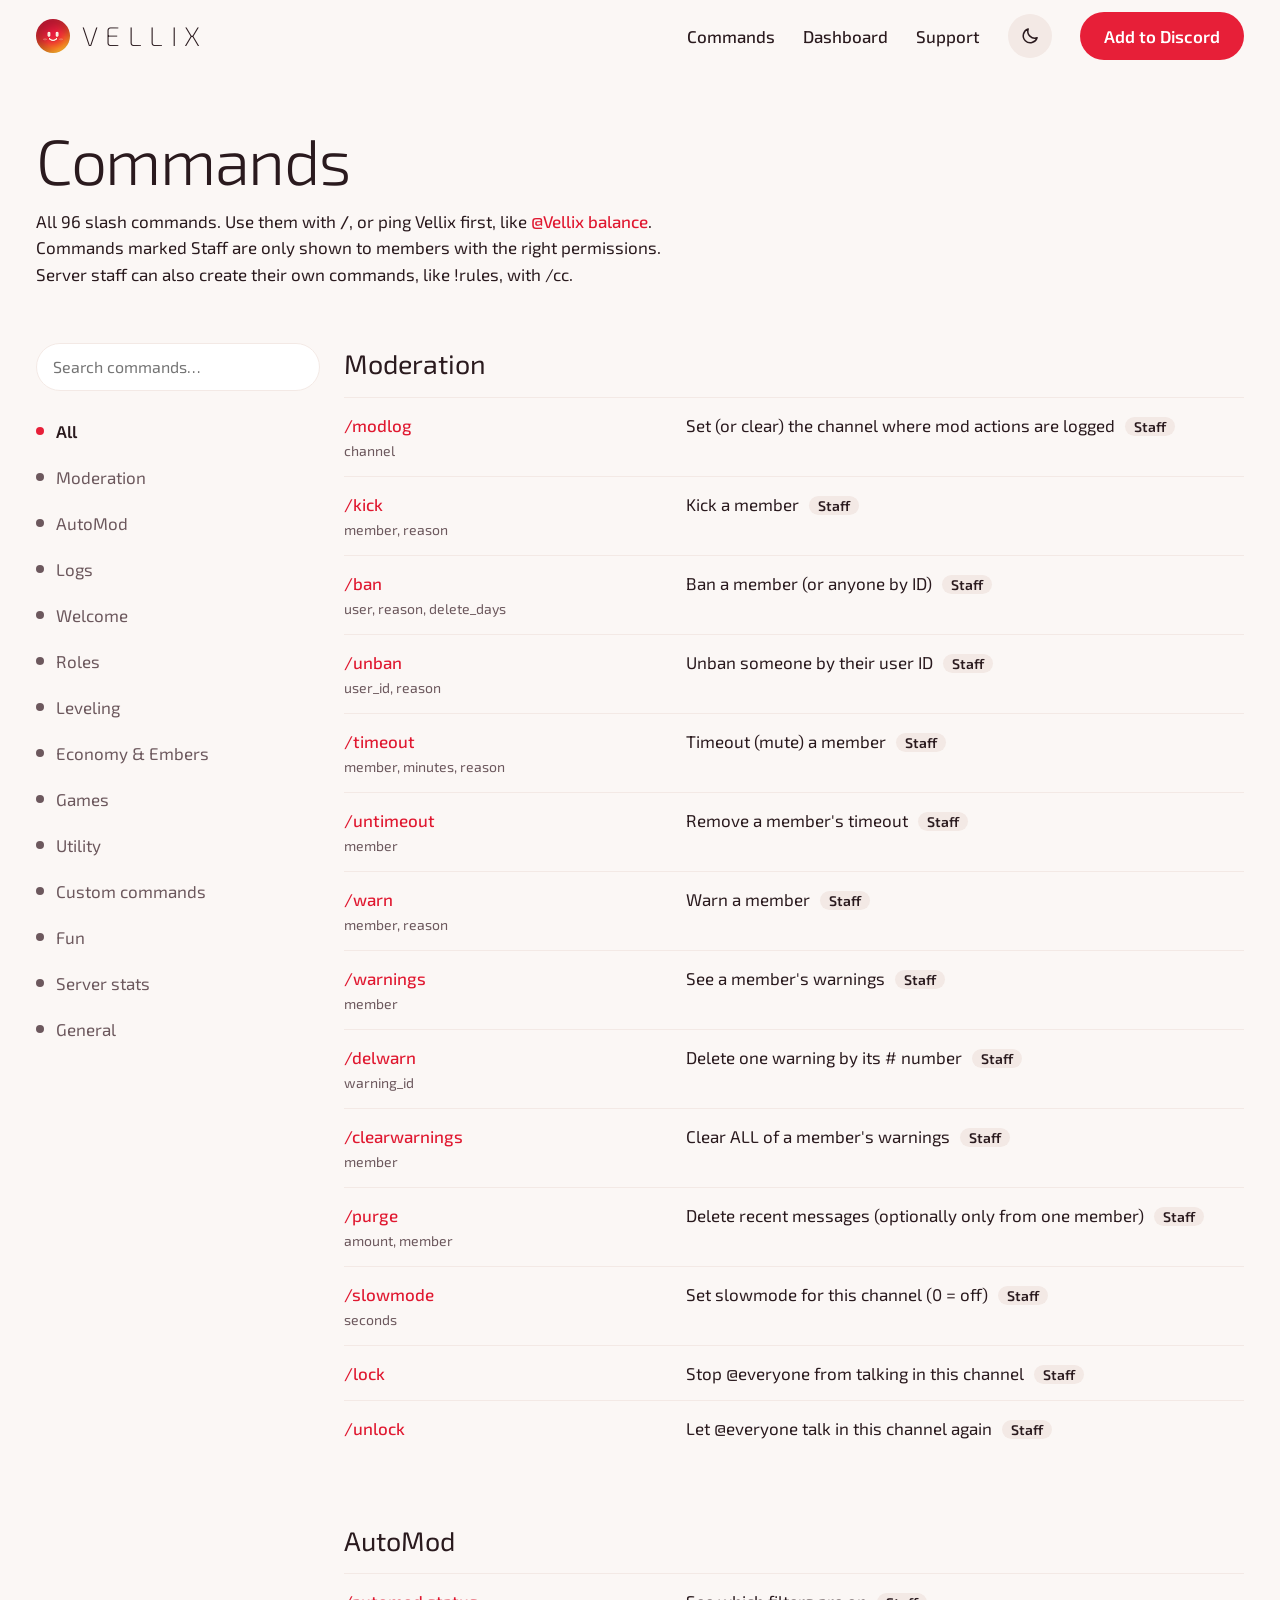
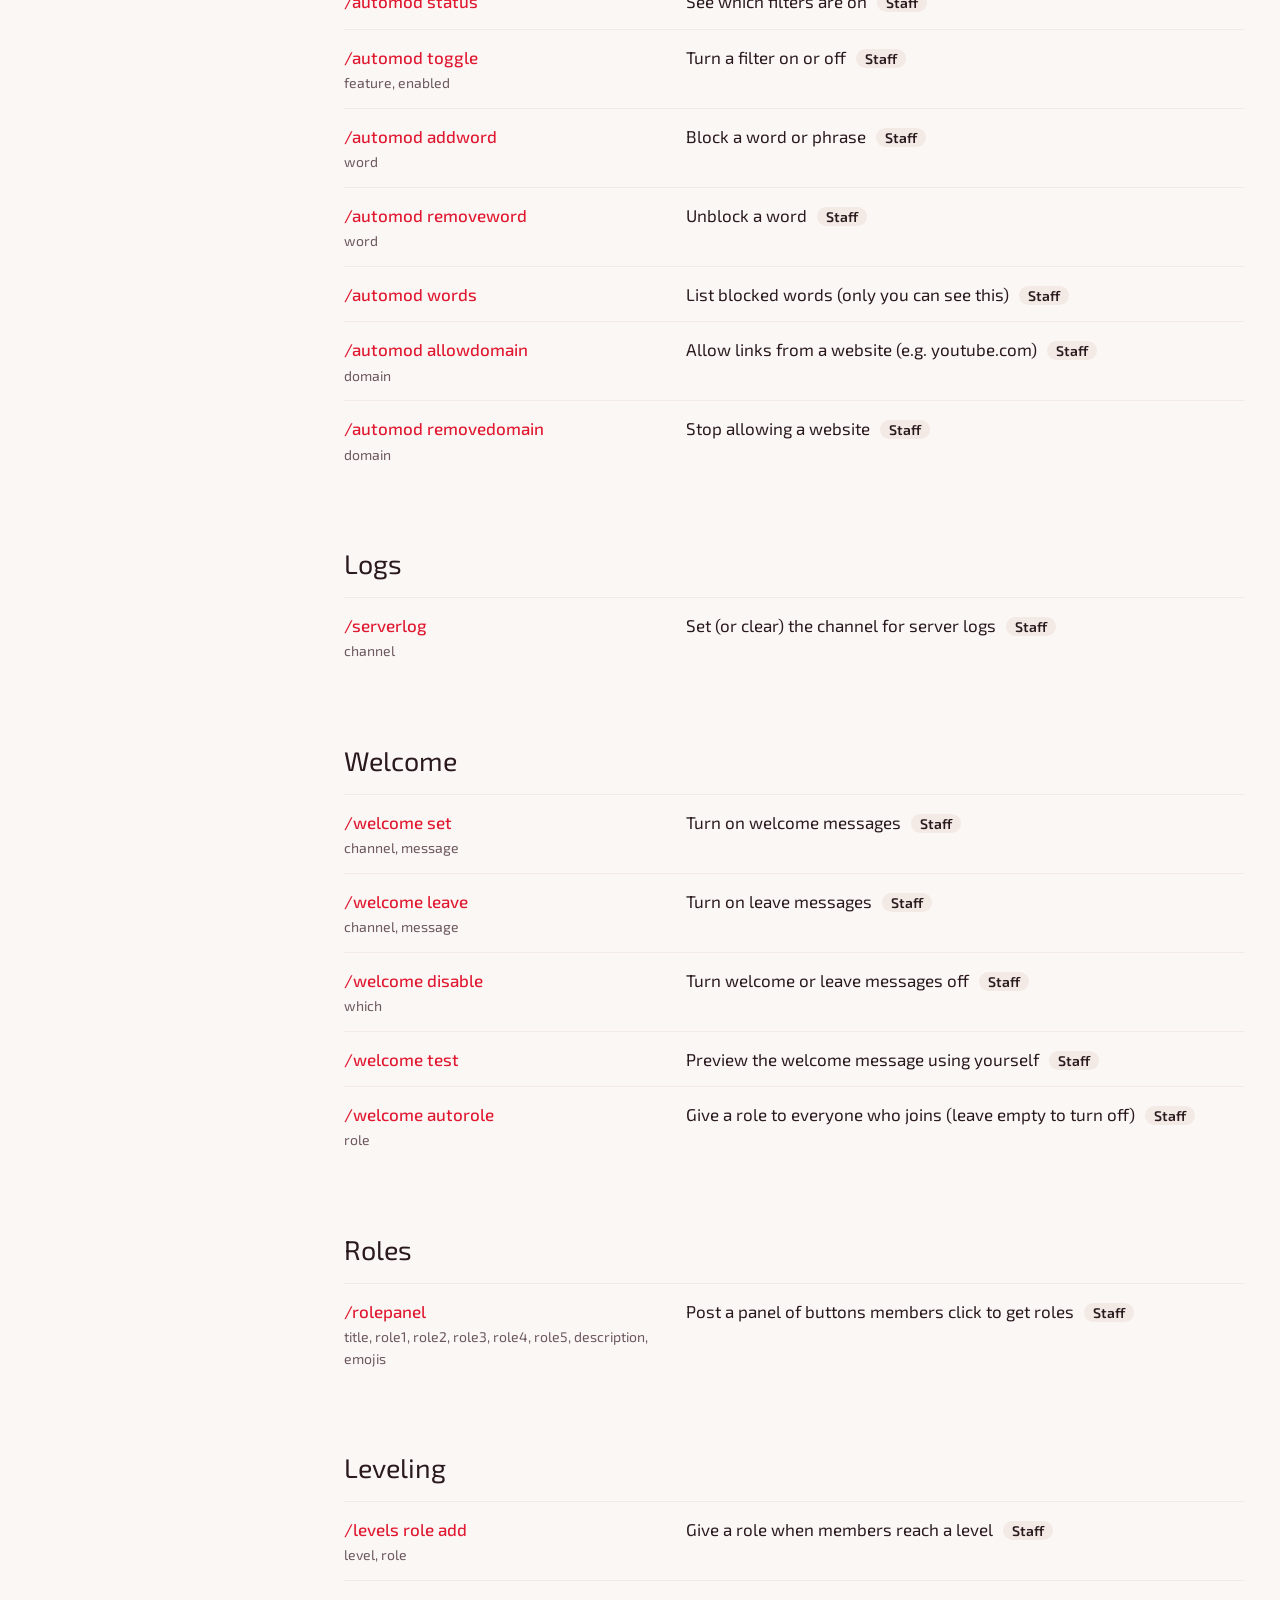
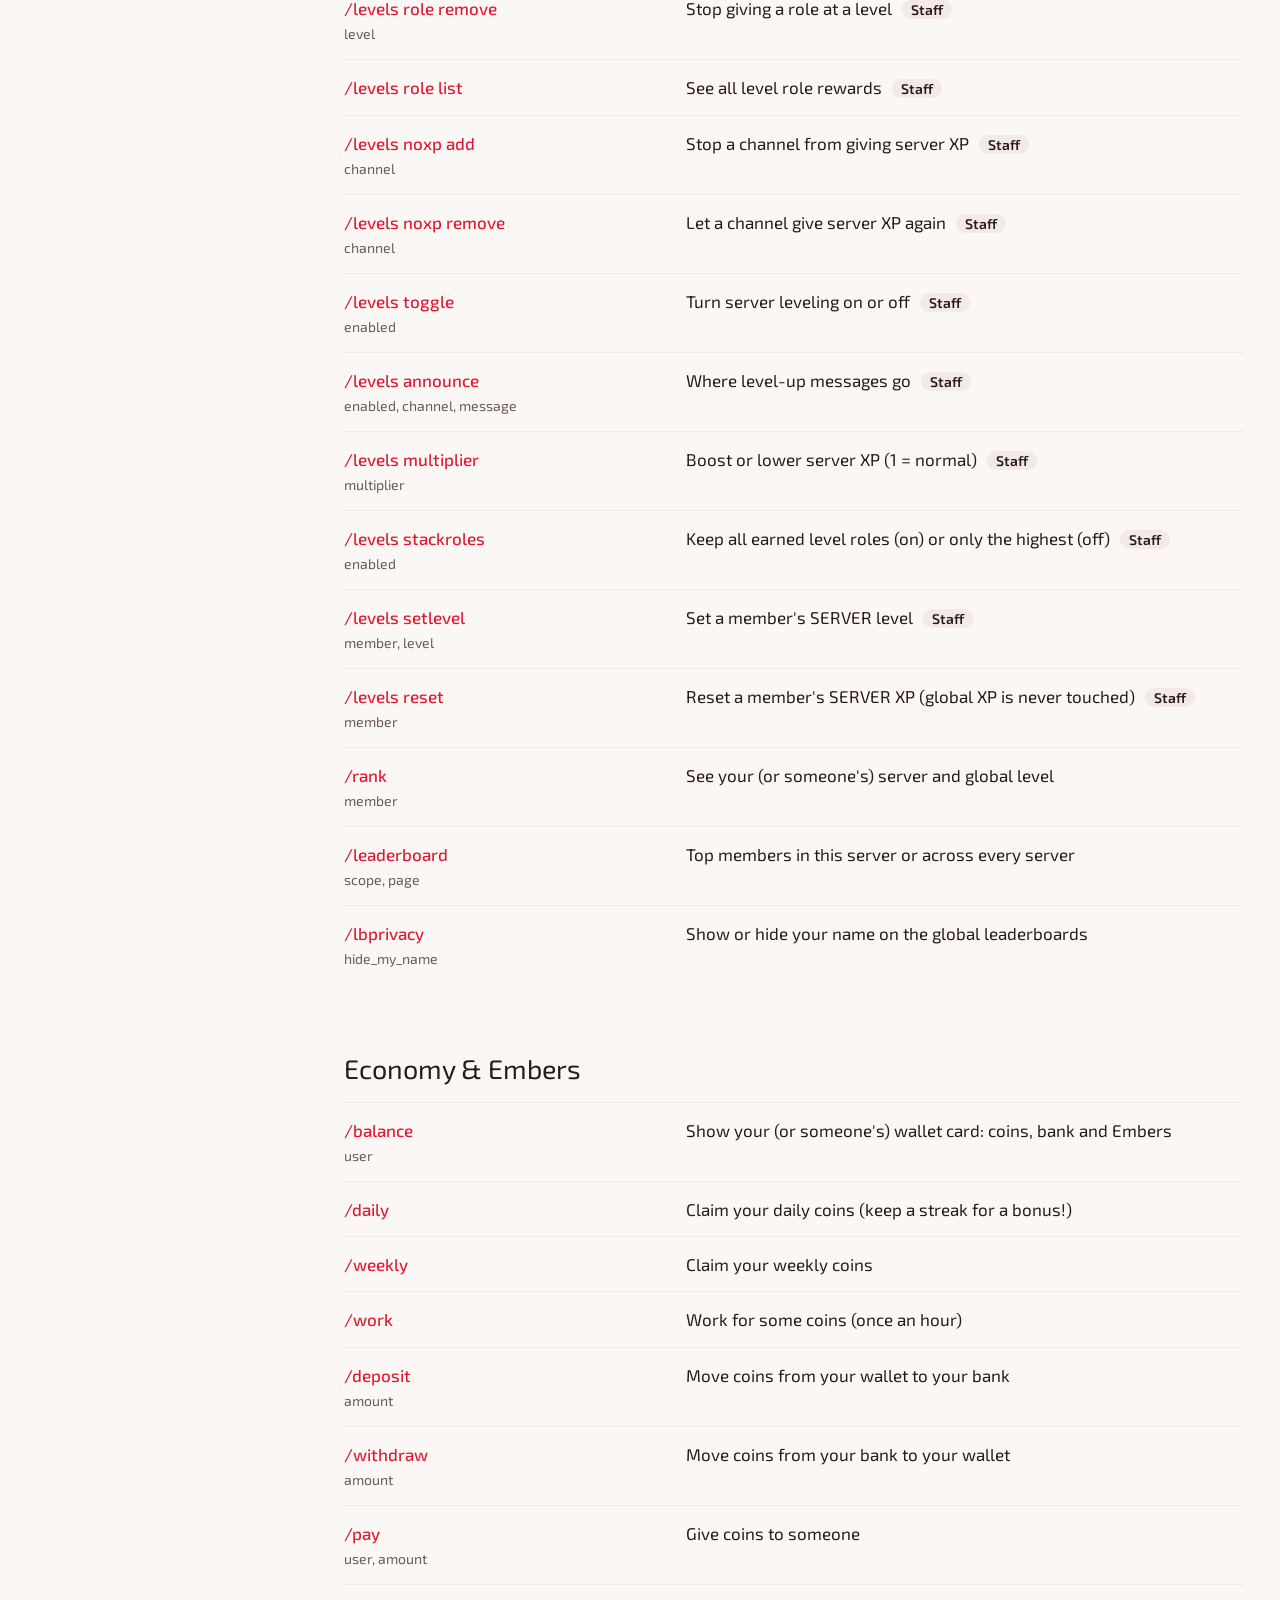
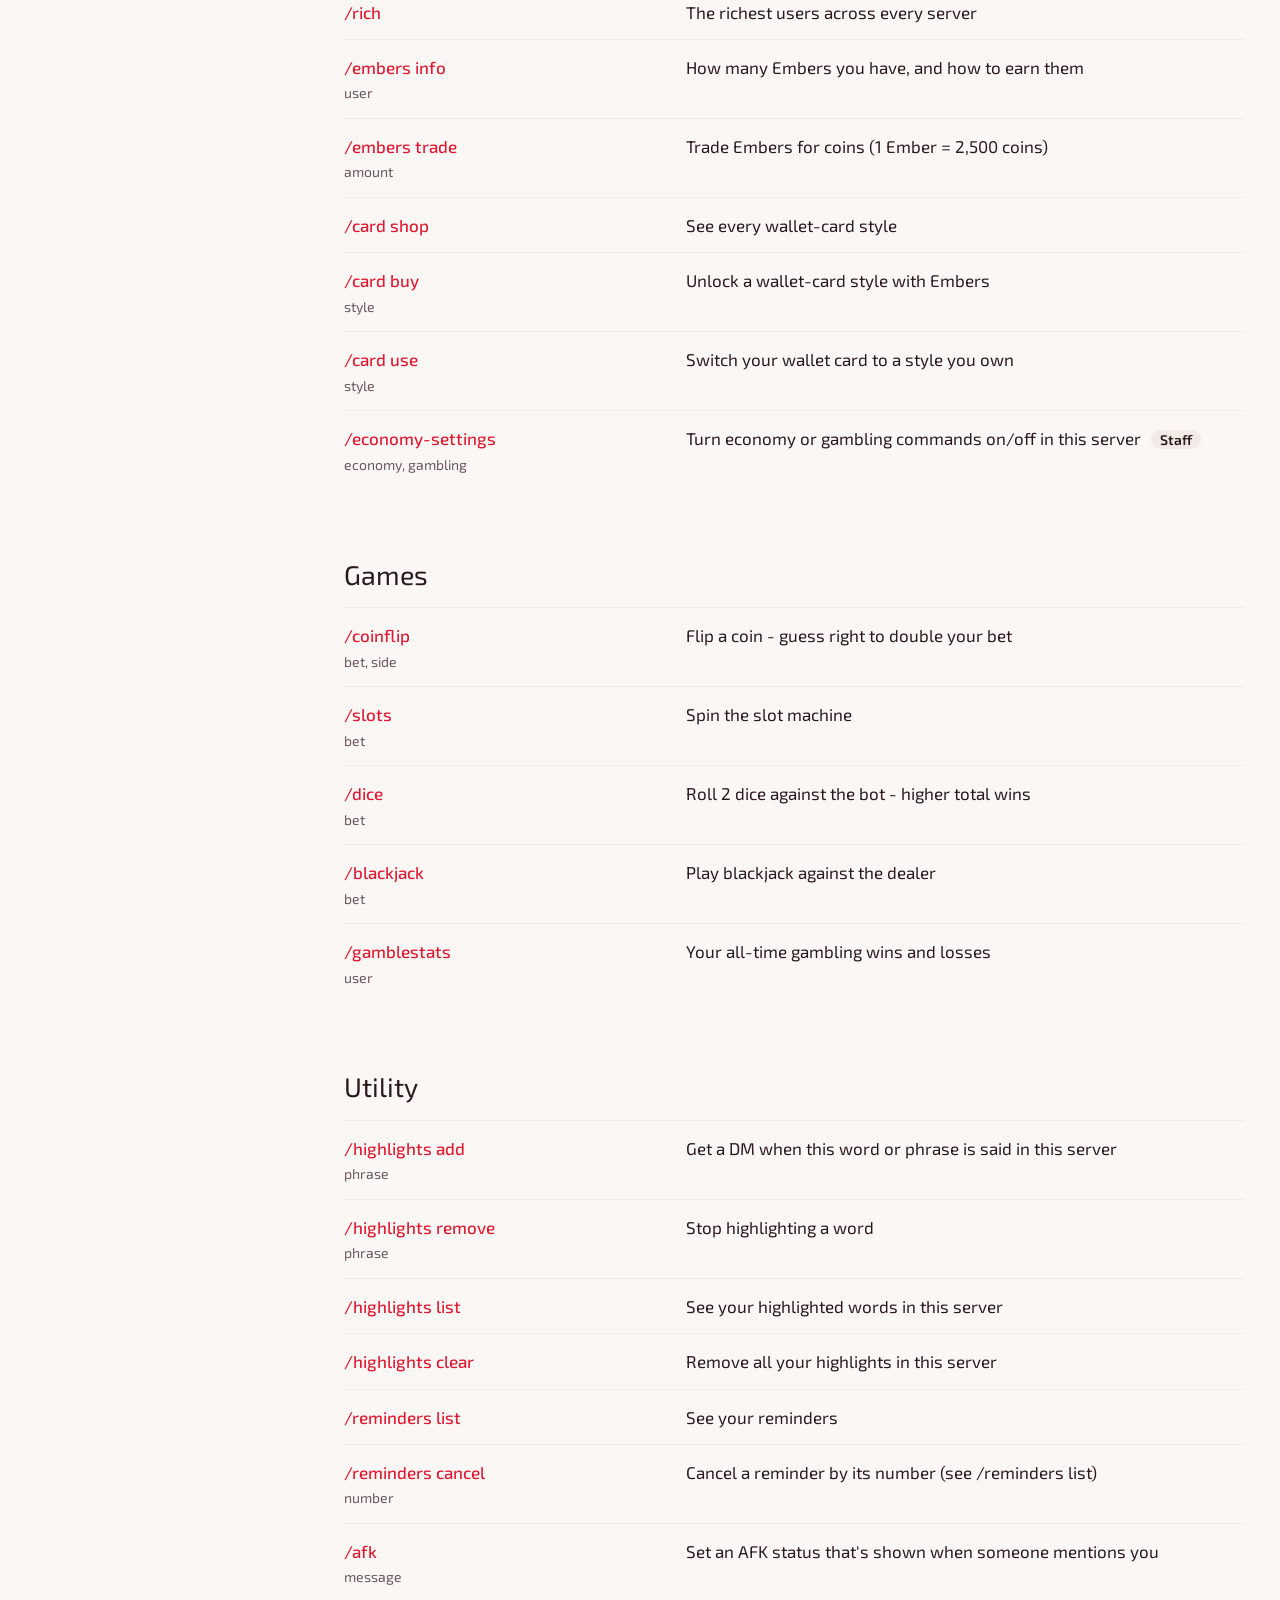
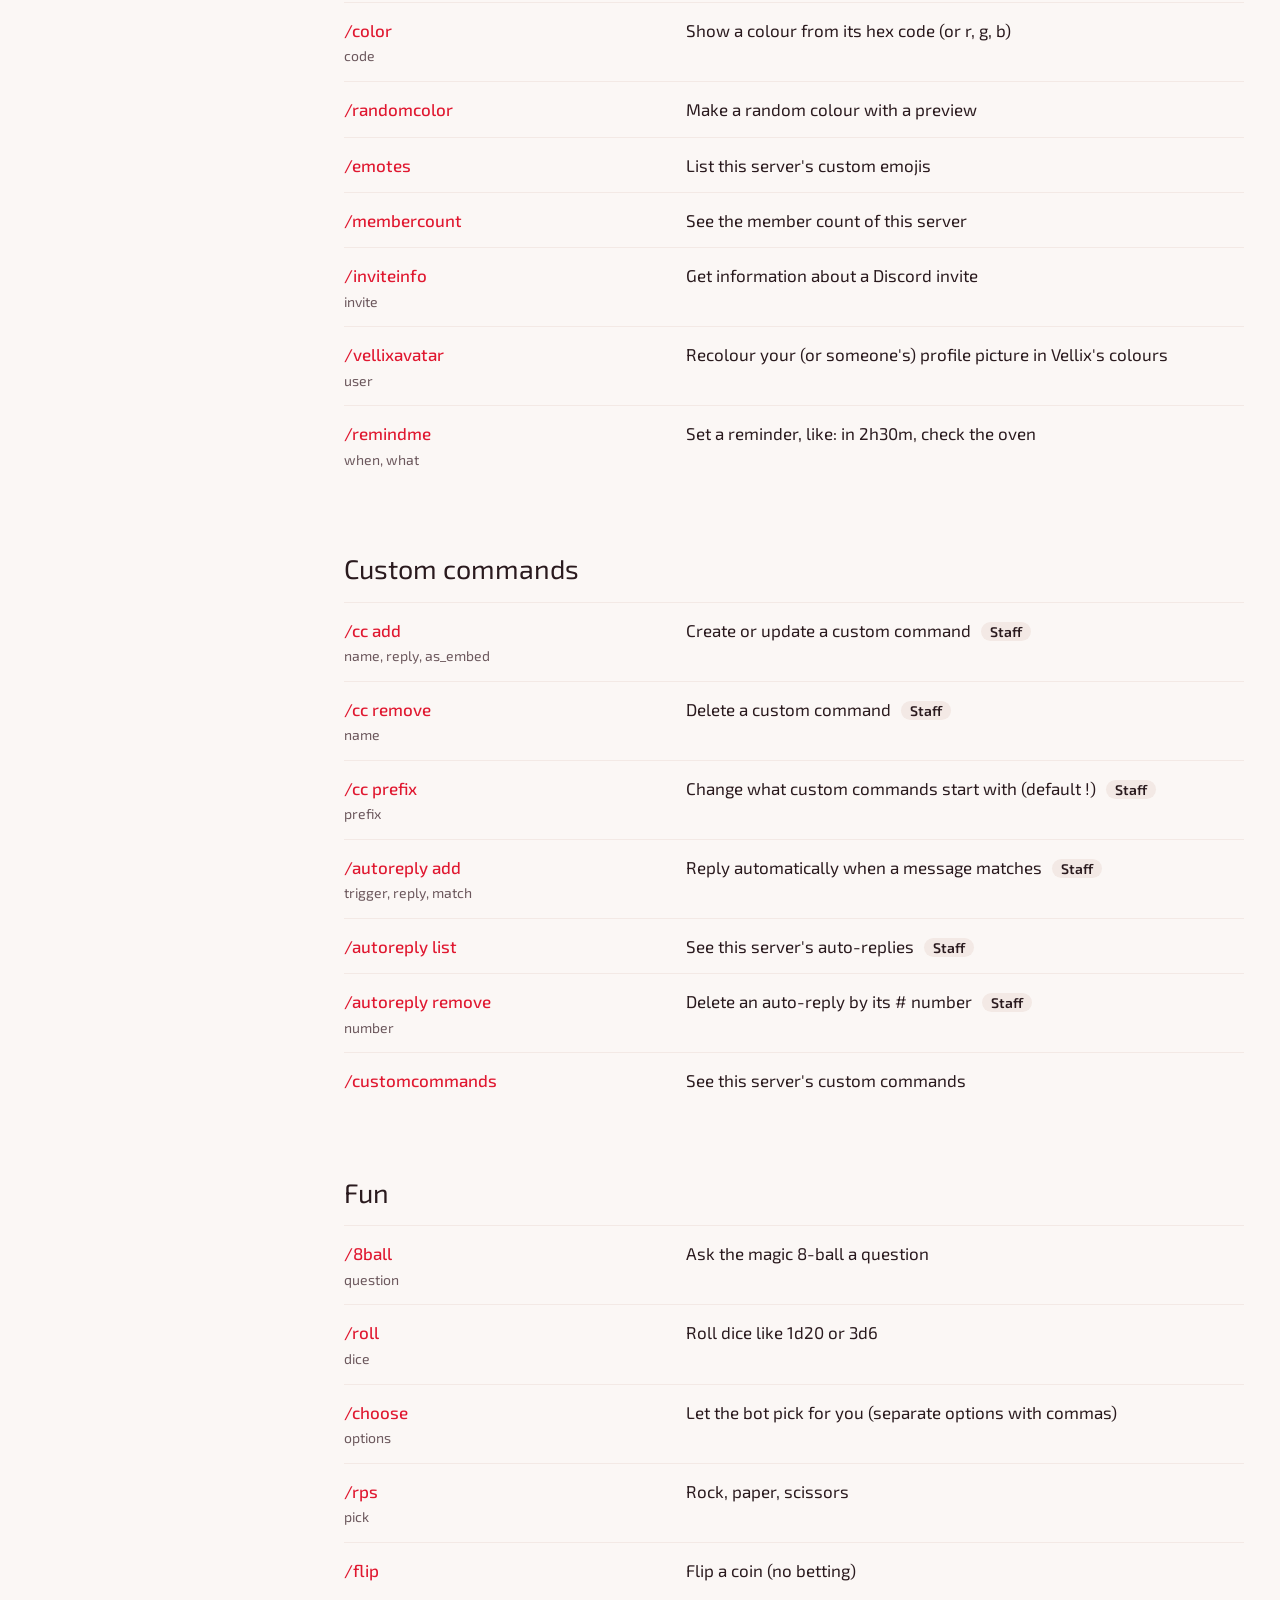
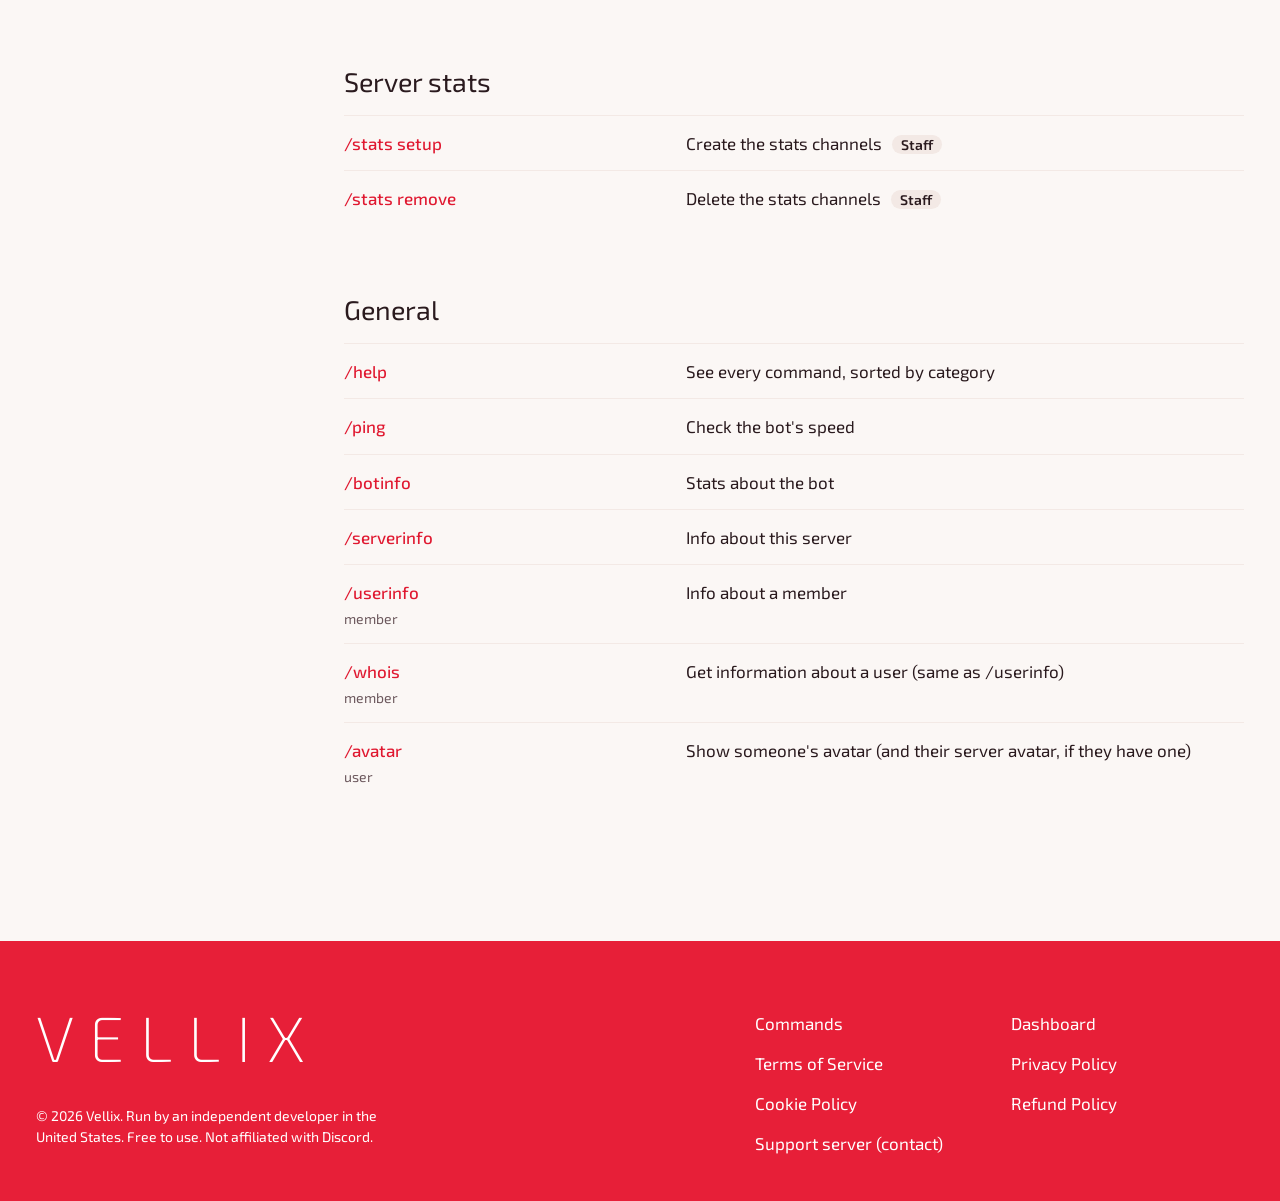
==== commit 9146321c: "Home: one red close, livelier steps, a four-reply showcase, no XP chart - The invite close and the f" ====
--- a/commands/index.html
+++ b/commands/index.html
@@ -74,27 +74,18 @@
   </div>
 </div>
 </main>
-<footer class="foot">
-  <div class="foot-grid" data-reveal="fade">
-    <div class="tile-f t-statement">
-      <p class="line">A friendly Discord bot for moderation, levels and one shared wallet.</p>
-      <p class="footer-about">&copy; <span data-year>2026</span> Vellix. Run by an independent developer in the United States. Free to use. Not affiliated with Discord.</p>
-    </div>
-    <nav class="tile-f t-nav" aria-label="Footer">
-      <a href="/commands/">Commands</a>
-      <a href="#" data-dashboard>Dashboard</a>
-      <a href="/terms/">Terms of Service</a>
-      <a href="/privacy/">Privacy Policy</a>
-      <a href="/cookies/">Cookie Policy</a>
-      <a href="/refunds/">Refund Policy</a>
-      <a href="#" data-support>Support server (contact)</a>
-    </nav>
-    <div class="tile-f t-count"><p class="n">96</p><p>commands, all on the <a href="/commands/">commands page</a></p></div>
-    <div class="tile-f t-contact"><p>Questions or data requests? Ask on Discord.</p><a href="#" data-support>Support server</a></div>
-    <div class="tile-f t-word" aria-hidden="true">VELLIX</div>
-    <a class="tile-f t-go" href="#" data-invite><span>Add Vellix to Discord</span>
-      <svg viewBox="0 0 56 56" fill="none" stroke="currentColor" stroke-width="4" stroke-linecap="round" stroke-linejoin="round" aria-hidden="true"><path d="M14 42 42 14M20 14h22v22"/></svg></a>
-  </div>
+<footer class="site-foot">
+  <p class="foot-word" aria-hidden="true" translate="no" data-reveal="fade">VELLIX</p>
+  <nav aria-label="Footer" data-reveal="fade">
+    <a href="/commands/">Commands</a>
+    <a href="#" data-dashboard>Dashboard</a>
+    <a href="/terms/">Terms of Service</a>
+    <a href="/privacy/">Privacy Policy</a>
+    <a href="/cookies/">Cookie Policy</a>
+    <a href="/refunds/">Refund Policy</a>
+    <a href="#" data-support>Support server (contact)</a>
+  </nav>
+  <p class="footer-about" data-reveal="fade">&copy; <span data-year>2026</span> Vellix. Run by an independent developer in the United States. Free to use. Not affiliated with Discord.</p>
 </footer>
 <script src="/assets/site.js"></script>
 </body>
--- a/assets/style.css
+++ b/assets/style.css
@@ -12,6 +12,7 @@
   --accent: #e71f38;           /* button fill: white text on it = 4.5:1 */
   --on-accent: #ffffff;
   --accent-text: #e01830;      /* crimson text on the light page */
+  --accent-text-deep: #c4142b; /* crimson text on a filled panel (5:1 on --surface) */
   --crimson: #e8243c;
   --amber: #f5a623;
   --cream: #fff1e2;
@@ -51,6 +52,7 @@
   --ink: #f4efec;
   --muted: #b9b0ab;
   --accent-text: #f06d7d;
+  --accent-text-deep: #f06d7d;
   --field-dark: #1b1b1a;
   --field-warm: #33302e;
   --glow-1: rgba(232, 36, 60, .28);
@@ -220,7 +222,8 @@
 .swatch .w { color: #fff; } .swatch .k { color: #000; }
 
 /* =====================================================================
-   Showcase: one dark field, a row of real replies; the centred one is lit
+   Showcase: one dark field, a row of real replies. The centred one is in focus;
+   the ones waiting on either side are out of focus (--k: 0 = centred, 1 = one slot away, set by site.js as you scroll)
    ===================================================================== */
 .showcase { position: relative; background: var(--field-dark); color: var(--on-dark); min-height: 96svh;
   display: grid; align-content: center; padding: 64px 0; overflow: hidden; }
@@ -230,8 +233,11 @@
 }
 .row::-webkit-scrollbar { display: none; }
 .row:focus-visible { outline-offset: -6px; }
-.panel { flex: none; width: 460px; scroll-snap-align: center; transition: scale .5s var(--ease-out); scale: .9; }
-.panel.is-lit { scale: 1; }
+.row.is-gliding, .row.is-dragging { scroll-snap-type: none; }
+.row.is-dragging { cursor: grabbing; user-select: none; }
+.panel { flex: none; width: 460px; scroll-snap-align: center; --k: 0;
+  scale: calc(1 - var(--k) * .1); opacity: calc(1 - var(--k) * .45); filter: blur(calc(var(--k) * 7px));
+  will-change: transform, filter, opacity; }
 .panel .dc { --w: 100%; }
 .showcase-side { position: absolute; left: calc(50vw + 230px + 3vw); top: 50%; width: min(24ch, 20vw);
   transform: translateY(-50%); }
@@ -243,6 +249,7 @@
   background: #3a3936; color: var(--on-dark);
 }
 .showcase-nav button:hover { background: var(--crimson); color: #fff; }
+.showcase-nav button.is-off { visibility: hidden; pointer-events: none; }   /* no arrow past either end */
 .showcase-nav svg { width: 20px; height: 20px; }
 
 /* =====================================================================
@@ -283,31 +290,7 @@
 .hint { margin-top: 8px; font-size: var(--t-xs); color: var(--muted); }
 
 /* =====================================================================
-   XP: the real level curve as bars standing on the bottom edge
-   ===================================================================== */
-.xp { position: relative; min-height: 90svh; background: var(--accent); color: #fff; overflow: hidden; }
-.xp-head { position: relative; z-index: 1; padding: 64px var(--gutter) 0; max-width: 980px; }
-.xp-figure { font-size: var(--t-xl); font-weight: 600; line-height: .9; letter-spacing: -.04em; }
-.xp-head h2 { font-size: var(--t-m); font-weight: 400; margin-top: 18px; max-width: 26ch; line-height: 1.25; }
-.xp-head p { margin-top: 12px; max-width: 52ch; }
-.bars {
-  position: absolute; left: 0; right: 0; bottom: 0; height: min(50vh, 56%); display: grid;
-  grid-template-columns: repeat(12, minmax(0, 1fr)); gap: 8px; align-items: end;
-}
-.bars li { position: relative; height: calc(var(--v) / 1255 * 100%); background: rgba(255, 255, 255, .24); }
-.bars li.is-accent { background: var(--amber); }
-.bars .val {
-  position: absolute; left: 0; right: 0; bottom: calc(100% + 8px); text-align: center; font-size: var(--t-m); font-weight: 600;
-  font-variant-numeric: tabular-nums; line-height: 1;
-}
-.bars .tip { opacity: 0; transition: opacity .2s; }
-.bars li:hover .tip, .bars li:focus-visible .tip { opacity: 1; }
-.bars .lv { position: absolute; left: 8px; bottom: 8px; font-size: var(--t-xs); font-weight: 600; color: var(--wine); }
-.bars li:not(.is-accent) .lv { color: #fff; }
-.bars li:focus-visible { outline: 2px solid #fff; outline-offset: 2px; }
-
-/* =====================================================================
-   Card styles: the bot's own output, each with its label strip
+   Card styles: the five you can unlock, each with its label strip, and the Embers note as the sixth tile
    ===================================================================== */
 .styles { padding: 160px var(--gutter) 140px; }
 .styles-head { display: grid; grid-template-columns: repeat(12, minmax(0, 1fr)); column-gap: 24px; margin-bottom: 40px; }
@@ -328,35 +311,44 @@
 .strip-3 { background: var(--amber); color: var(--wine); }
 .strip-4 { background: var(--accent); color: #fff; }
 :root[data-theme="dark"] .strip-1 { background: #45403d; }
-.styles-note { margin-top: 40px; display: grid; grid-template-columns: repeat(12, minmax(0, 1fr)); column-gap: 24px; }
-.styles-note p { grid-column: 1 / 8; max-width: 62ch; }
-.styles-note p + p { grid-column: 8 / 13; color: var(--muted); }
-
-/* =====================================================================
-   Getting started: four fields, one fragment each, further along every time
+.tile-note { display: flex; flex-direction: column; justify-content: space-between; gap: 18px; padding: 24px;
+  border-radius: var(--radius); background: var(--surface); }
+.tile-note .cmd { color: var(--accent-text-deep); }
+.tile-note .quiet { color: var(--muted); font-size: var(--t-xs); }
+
+/* =====================================================================
+   Getting started: four fields, one fragment each. Each fragment performs its step once it's in view
+   (site.js adds .is-on): the server is picked and Authorize pressed, Vellix's role is dragged up,
+   the /help menu opens, the leaderboard fills in. Final states are the plain CSS; the motion block
+   below adds the "before" states and the moves.
    ===================================================================== */
 .steps { display: grid; grid-template-columns: repeat(4, minmax(0, 1fr)); }
-.step { position: relative; min-height: 84svh; padding: 28px; }
+.step { position: relative; min-height: 84svh; padding: 28px; --i: 0; }
+.step:nth-child(2) { --i: 1; } .step:nth-child(3) { --i: 2; } .step:nth-child(4) { --i: 3; }
 .step:nth-child(1) { background: var(--cream); color: var(--wine); }
 .step:nth-child(2) { background: var(--amber); color: var(--wine); }
 .step:nth-child(3) { background: var(--accent); color: #fff; }
 .step:nth-child(4) { background: var(--wine); color: var(--cream); }
 :root[data-theme="dark"] .step:nth-child(4) { background: #3a2a2d; }
 .step h2 { font-size: var(--t-m); font-weight: 700; }
-.step .frag { position: absolute; left: 50%; top: 38%; width: min(260px, 82%); translate: -50% -50%;
-  transition: translate .15s var(--ease-out); }
-.step:hover .frag { translate: -50% calc(-50% - 6px); }
+.step .frag { position: absolute; left: 50%; top: 22%; width: min(260px, 82%); translate: -50% 0; }
 .step .frag .dc { --w: 260px; font-size: 13px; }
 .step .clause { position: absolute; left: 28px; right: 28px; bottom: 28px; font-size: var(--t-m); line-height: 1.2; }
 .mini { padding: 12px; }
 .mini .t { font-weight: 600; font-size: 14px; }
 .mini .sel { margin-top: 8px; padding: 8px 10px; border-radius: 4px; background: var(--dc-embed); display: flex; justify-content: space-between; }
+.mini .pick { position: relative; display: block; }
+.mini .pick .now { position: absolute; inset: 0; }
 .mini .go { margin-top: 10px; padding: 8px; border-radius: 4px; background: #5865f2; color: #fff; text-align: center; font-weight: 600; }
 .mini .role { display: flex; align-items: center; gap: 8px; padding: 7px 8px; border-radius: 4px; }
 .mini .role + .role { margin-top: 2px; }
 .mini .role.is-moved { background: var(--dc-embed); }
 .mini .role i { width: 12px; height: 12px; border-radius: 50%; display: block; flex: none; }
 .mini .grip { margin-left: auto; color: var(--dc-muted); letter-spacing: -2px; }
+.mini .menu { margin-top: 4px; padding: 4px; border-radius: 4px; background: var(--dc-embed); isolation: isolate; }
+.mini .menu p { position: relative; padding: 6px 8px; border-radius: 3px; }
+.mini .menu p.is-pick::before { content: ""; position: absolute; inset: 0; z-index: -1; border-radius: 3px; background: var(--dc-chip); }
+.mini .lb { margin-top: 6px; }
 
 /* =====================================================================
    Questions: the index on the left, the answer large on the right
@@ -383,10 +375,10 @@
 }
 
 /* =====================================================================
-   The close: the first step, already open
-   ===================================================================== */
-.cta { display: grid; grid-template-columns: repeat(12, minmax(0, 1fr)); column-gap: 24px; min-height: 90svh;
-  background: var(--accent); color: #fff; padding: 64px var(--gutter) 40px; }
+   The close: the first step, already open. The footer continues the same red field.
+   ===================================================================== */
+.cta { display: grid; grid-template-columns: repeat(12, minmax(0, 1fr)); column-gap: 24px; min-height: 86svh;
+  background: var(--accent); color: #fff; padding: 64px var(--gutter) 16px; }
 .cta-copy { grid-column: 1 / 6; align-self: end; }
 .cta h2 { font-size: var(--t-xl); font-weight: 300; line-height: .92; letter-spacing: -.04em; }
 .cta-copy p { margin-top: 20px; max-width: 40ch; }
@@ -405,28 +397,16 @@
 .dialog .small { margin-top: 10px; font-size: 12px; color: var(--dc-muted); text-align: center; }
 
 /* =====================================================================
-   Footer: the last rows of tiles
-   ===================================================================== */
-.foot { padding: 10px; }
-.foot-grid { display: grid; grid-template-columns: repeat(12, minmax(0, 1fr)); gap: 8px; }
-.tile-f { background: var(--surface); border-radius: var(--radius); padding: 24px; min-height: 220px; display: flex;
-  flex-direction: column; justify-content: space-between; gap: 18px; }
-.t-statement { grid-column: 1 / 5; }
-.t-statement .line { font-size: var(--t-m); line-height: 1.25; }
-.footer-about { font-size: var(--t-xs); }
-.t-nav { grid-column: 5 / 8; justify-content: flex-start; gap: 6px; }
-.t-nav a { text-decoration: none; }
-.t-nav a:hover { color: var(--accent-text); text-decoration: underline; }
-.t-count { grid-column: 8 / 10; }
-.t-count .n { font-size: var(--t-l); font-weight: 300; line-height: 1; letter-spacing: -.02em; }
-.t-contact { grid-column: 10 / 13; }
-.t-contact a { font-size: var(--t-m); font-weight: 500; text-underline-offset: 6px; }
-.t-word { grid-column: 1 / 9; min-height: 320px; background: var(--ink); color: var(--bg); display: grid; place-items: center;
-  place-content: center; font-size: var(--t-xl); font-weight: 200; letter-spacing: .18em; padding-left: .18em; overflow: hidden; }
-.t-go { grid-column: 9 / 13; min-height: 320px; background: var(--accent); color: #fff; text-decoration: none; position: relative; }
-.t-go span { font-size: var(--t-m); font-weight: 500; }
-.t-go svg { position: absolute; right: 24px; bottom: 24px; width: 56px; height: 56px; transition: transform .3s var(--ease-out); }
-.t-go:hover svg { transform: translate(4px, -4px); }
+   Footer: the wordmark, the links, the operator line (one red band on every page; flush under the close on the home page)
+   ===================================================================== */
+.site-foot { display: grid; grid-template-columns: repeat(12, minmax(0, 1fr)); column-gap: 24px; row-gap: 22px; align-items: start;
+  padding: 64px var(--gutter) 40px; background: var(--accent); color: #fff; }
+.home + .site-foot { padding-top: 24px; }
+.foot-word { grid-column: 1 / 7; font-size: var(--t-l); font-weight: 200; letter-spacing: .24em; line-height: 1; }
+.footer-about { grid-column: 1 / 7; font-size: var(--t-xs); max-width: 46ch; }
+.site-foot nav { grid-column: 8 / 13; grid-row: 1 / span 2; display: grid; grid-template-columns: 1fr 1fr; gap: 4px 24px; }
+.site-foot nav a { display: inline-flex; align-items: center; min-height: 36px; text-decoration: none; }
+.site-foot nav a:hover { color: var(--cream); text-decoration: underline; text-underline-offset: 5px; }
 
 /* =====================================================================
    Inner pages: commands and the legal documents
@@ -498,10 +478,36 @@
   .tile .pic img { transition: scale 1.6s var(--ease-out); }
   .motion .tile:not(.is-visible) .pic img { scale: 1.08; }
   .tile:hover .pic img { scale: 1.03; }
-  .motion [data-reveal].bars-in li { transform-origin: bottom; }
-  .motion .bars li { transform: scaleY(0); transform-origin: bottom; transition: transform 1.1s var(--ease-out); }
-  .motion .bars.is-visible li { transform: none; }
-  .motion .bars.is-visible li:nth-child(n) { transition-delay: calc(var(--i) * 45ms); }
+
+  /* Getting started: before each field performs, its fragment waits below and its words wait too */
+  .motion .step :is(h2, .clause) { opacity: 0; transform: translateY(18px); transition: opacity .7s var(--ease-out), transform .9s var(--ease-out); }
+  .motion .step.is-on :is(h2, .clause) { opacity: 1; transform: none; transition-delay: calc(var(--i) * 120ms + 220ms); }
+  .motion .step:not(.is-on) .frag { opacity: 0; }
+  .motion .step.is-on .frag {
+    animation: stepIn 1.1s cubic-bezier(.22, 1.1, .36, 1) calc(var(--i) * 120ms) both,
+               float 6s ease-in-out calc(var(--i) * 120ms + 1.1s) infinite alternate;
+  }
+  .step .frag .dc { transition: transform .45s var(--ease-out); }
+  .step:hover .frag .dc { transform: translateY(-6px); }
+  /* 1: the server is picked, then Authorize is pressed */
+  .motion .step:not(.is-on) .pick .now { opacity: 0; }
+  .motion .step.is-on .pick .was { animation: fadeOut .3s ease calc(var(--i) * 120ms + 1.3s) both; }
+  .motion .step.is-on .pick .now { animation: fadeIn .3s ease calc(var(--i) * 120ms + 1.3s) both; }
+  .motion .step.is-on .go { animation: press .5s ease calc(var(--i) * 120ms + 1.9s) both; }
+  /* 2: Vellix's role is dragged up past the members, who shuffle down */
+  .motion .step:not(.is-on) .role.is-moved { transform: translateY(68px); }
+  .motion .step:not(.is-on) .role.is-down { transform: translateY(-34px); }
+  .motion .step.is-on .role.is-moved { animation: roleUp .9s cubic-bezier(.3, 1.2, .4, 1) calc(var(--i) * 120ms + 1.4s) both; }
+  .motion .step.is-on .role.is-down { animation: roleDown .9s cubic-bezier(.3, 1.2, .4, 1) calc(var(--i) * 120ms + 1.4s) both; }
+  /* 3: the category menu opens a line at a time and lands on Economy */
+  .motion .step:not(.is-on) :is(.menu, .menu p) { opacity: 0; }
+  .motion .step:not(.is-on) .menu p.is-pick::before { opacity: 0; }
+  .motion .step.is-on .menu { transform-origin: top; animation: menuIn .4s var(--ease-out) calc(var(--i) * 120ms + 1.5s) both; }
+  .motion .step.is-on .menu p { animation: fadeup .4s var(--ease-out) calc(var(--i) * 120ms + 1.6s + var(--n) * 70ms) both; }
+  .motion .step.is-on .menu p.is-pick::before { animation: fadeIn .3s ease calc(var(--i) * 120ms + 2.4s) both; }
+  /* 4: the leaderboard fills in from the top */
+  .motion .step:not(.is-on) .lb { opacity: 0; }
+  .motion .step.is-on .lb { animation: fadeup .5s var(--ease-out) calc(var(--i) * 120ms + 1.5s + var(--n) * 160ms) both; }
 }
 @media (hover: hover) and (prefers-reduced-motion: no-preference) {
   .orb:hover { scale: 1.035; }
@@ -509,6 +515,14 @@
 }
 @keyframes rise { from { transform: translateY(105%); } to { transform: none; } }
 @keyframes fadeup { from { opacity: 0; transform: translateY(16px); } to { opacity: 1; transform: none; } }
+@keyframes fadeIn { from { opacity: 0; } to { opacity: 1; } }
+@keyframes fadeOut { from { opacity: 1; } to { opacity: 0; } }
+@keyframes stepIn { from { opacity: 0; transform: translateY(56px) scale(.94); } to { opacity: 1; transform: none; } }
+@keyframes float { from { transform: translateY(0); } to { transform: translateY(-9px); } }
+@keyframes press { 0%, 100% { transform: none; } 45% { transform: scale(.94); } }
+@keyframes roleUp { from { transform: translateY(68px); } to { transform: none; } }
+@keyframes roleDown { from { transform: translateY(-34px); } to { transform: none; } }
+@keyframes menuIn { from { opacity: 0; transform: translateY(-6px) scaleY(.94); } to { opacity: 1; transform: none; } }
 @media (prefers-reduced-motion: reduce) { html { scroll-behavior: auto; } }
 
 /* scroll reveals: hidden only while html.motion is set (the head script removes it if site.js never runs) */
@@ -520,7 +534,6 @@
 .motion [data-reveal="orb"] { transform: scale(.86); transition-duration: 1.1s, 1.4s; }
 .motion :is([data-reveal], .legal > *).is-visible { opacity: 1; transform: none; }
 .motion [data-reveal].revealed { transition: opacity .3s, transform .35s var(--ease-out); }
-.motion .bars[data-reveal] { opacity: 1; transform: none; }
 
 /* =====================================================================
    Face hand-off with the dashboard (keep in step with the dashboard's dash.css and site.js)
@@ -544,9 +557,6 @@
    ===================================================================== */
 @media (max-width: 1100px) {
   .bar nav { gap: 18px; }
-  .t-statement { grid-column: 1 / 7; } .t-nav { grid-column: 7 / 13; }
-  .t-count { grid-column: 1 / 5; } .t-contact { grid-column: 5 / 13; }
-  .t-word { grid-column: 1 / -1; } .t-go { grid-column: 1 / -1; min-height: 200px; }
 }
 @media (max-width: 899px) {
   :root { --bar-h: 64px; }
@@ -557,8 +567,8 @@
   .buddy-stage { width: min(56vw, 300px); margin: 8px auto 0; }
   .hero-right { padding: 40px 16px; }
   .showcase { min-height: 0; padding: 56px 0; }
-  .row { gap: 6vw; padding: 16px 7vw; }
-  .panel { width: 86vw; }
+  .row { gap: 4vw; padding: 16px 9vw; }
+  .panel { width: 82vw; }
   .showcase-side { position: static; transform: none; width: auto; padding: 24px 20px 0; }
   .setup { display: flex; flex-direction: column; }
   .setup-col { display: contents; }
@@ -570,32 +580,21 @@
   [data-out-chat] { display: none; }
   .setup-field { position: sticky; top: 0; z-index: 2; height: 42svh; overflow: hidden; place-items: start center; padding: 16px; }
   .block, .block:first-of-type { margin-top: 56px; }
-  .xp { min-height: 0; padding-bottom: 24px; }
-  .xp-head { padding: 48px 20px 28px; }
-  .bars { position: static; height: auto; grid-template-columns: 1fr; gap: 6px; padding: 0 0 0; }
-  .bars li { height: 28px; margin-left: 52px; width: max(64px, calc((100% - 52px) * var(--v) / 1255)); }
-  .bars .lv { left: -44px; bottom: auto; top: 50%; transform: translateY(-50%); color: #fff; }
-  .bars li:nth-child(odd):not(.is-accent):not(:last-child):not(:first-child) { display: none; }
-  .bars .val { position: absolute; left: auto; right: 8px; bottom: auto; top: 50%; transform: translateY(-50%); font-size: var(--t-xs); }
-  .bars li .val { color: #fff; }
-  .bars li.is-accent .val { color: var(--wine); }
-  .bars li .lv, .bars li:not(.is-accent) .lv { color: #fff; }
-  .bars .tip { display: none; }
-  .motion .bars li { transform: scaleX(0); transform-origin: left; }
   .styles { padding: 96px 20px; }
   .styles-head { display: block; }
   .styles-head p { margin-top: 14px; }
   .tiles { grid-template-columns: repeat(2, minmax(0, 1fr)); gap: 20px 8px; }
-  .styles-note { display: block; } .styles-note p + p { margin-top: 12px; }
   .steps { grid-template-columns: 1fr; }
+  .steps .step:nth-child(n) { --i: 0; }           /* stacked: each field performs as it arrives */
   .step { min-height: 64svh; padding: 24px 20px; display: flex; flex-direction: column; gap: 24px; }
   .step .clause { position: static; order: 1; }
   .step h2 { order: 0; }
   .step .frag { position: static; translate: none; order: 2; width: min(260px, 100%); }
-  .step:hover .frag { translate: 0 -6px; }
   .faq-wrap { padding: 96px 20px; }
   .faq h2, .faq .q, .faq .a { grid-column: 1 / -1; }
-  .cta { display: flex; flex-direction: column; gap: 32px; min-height: 84svh; padding: 48px 16px 24px; }
+  .cta { display: flex; flex-direction: column; gap: 32px; min-height: 84svh; padding: 48px 16px 16px; }
+  .site-foot { display: flex; flex-direction: column; gap: 22px; padding: 48px 20px 32px; }
+  .home + .site-foot { padding-top: 24px; }
   .cta-copy { align-self: stretch; }
   .cta .dialog { align-self: stretch; }
   .dialog .dc { --w: 100%; }
@@ -611,12 +610,7 @@
   .bar nav .hide-xs { display: none; }
   .wordmark { letter-spacing: .22em; }
   .tiles { grid-template-columns: 1fr; }
-  .foot-grid { grid-template-columns: 1fr 1fr; gap: 6px; }
-  .tile-f { padding: 20px; min-height: 0; }
-  .t-word { order: -2; grid-column: 1 / -1; min-height: 160px; }
-  .t-go { order: -1; grid-column: 1 / -1; min-height: 140px; }
-  .t-nav { grid-column: 1 / 2; } .t-contact { grid-column: 2 / 3; }
-  .t-count { grid-column: 1 / 2; } .t-statement { grid-column: 1 / -1; }
+  .site-foot nav { grid-template-columns: 1fr; }
   .legal table.stack thead { position: absolute; width: 1px; height: 1px; overflow: hidden; clip: rect(0 0 0 0); }
   .legal table.stack tr { display: block; border-top: 1px solid var(--surface); padding: 10px 0; }
   .legal table.stack td { display: block; border: 0; padding: 3px 0; }
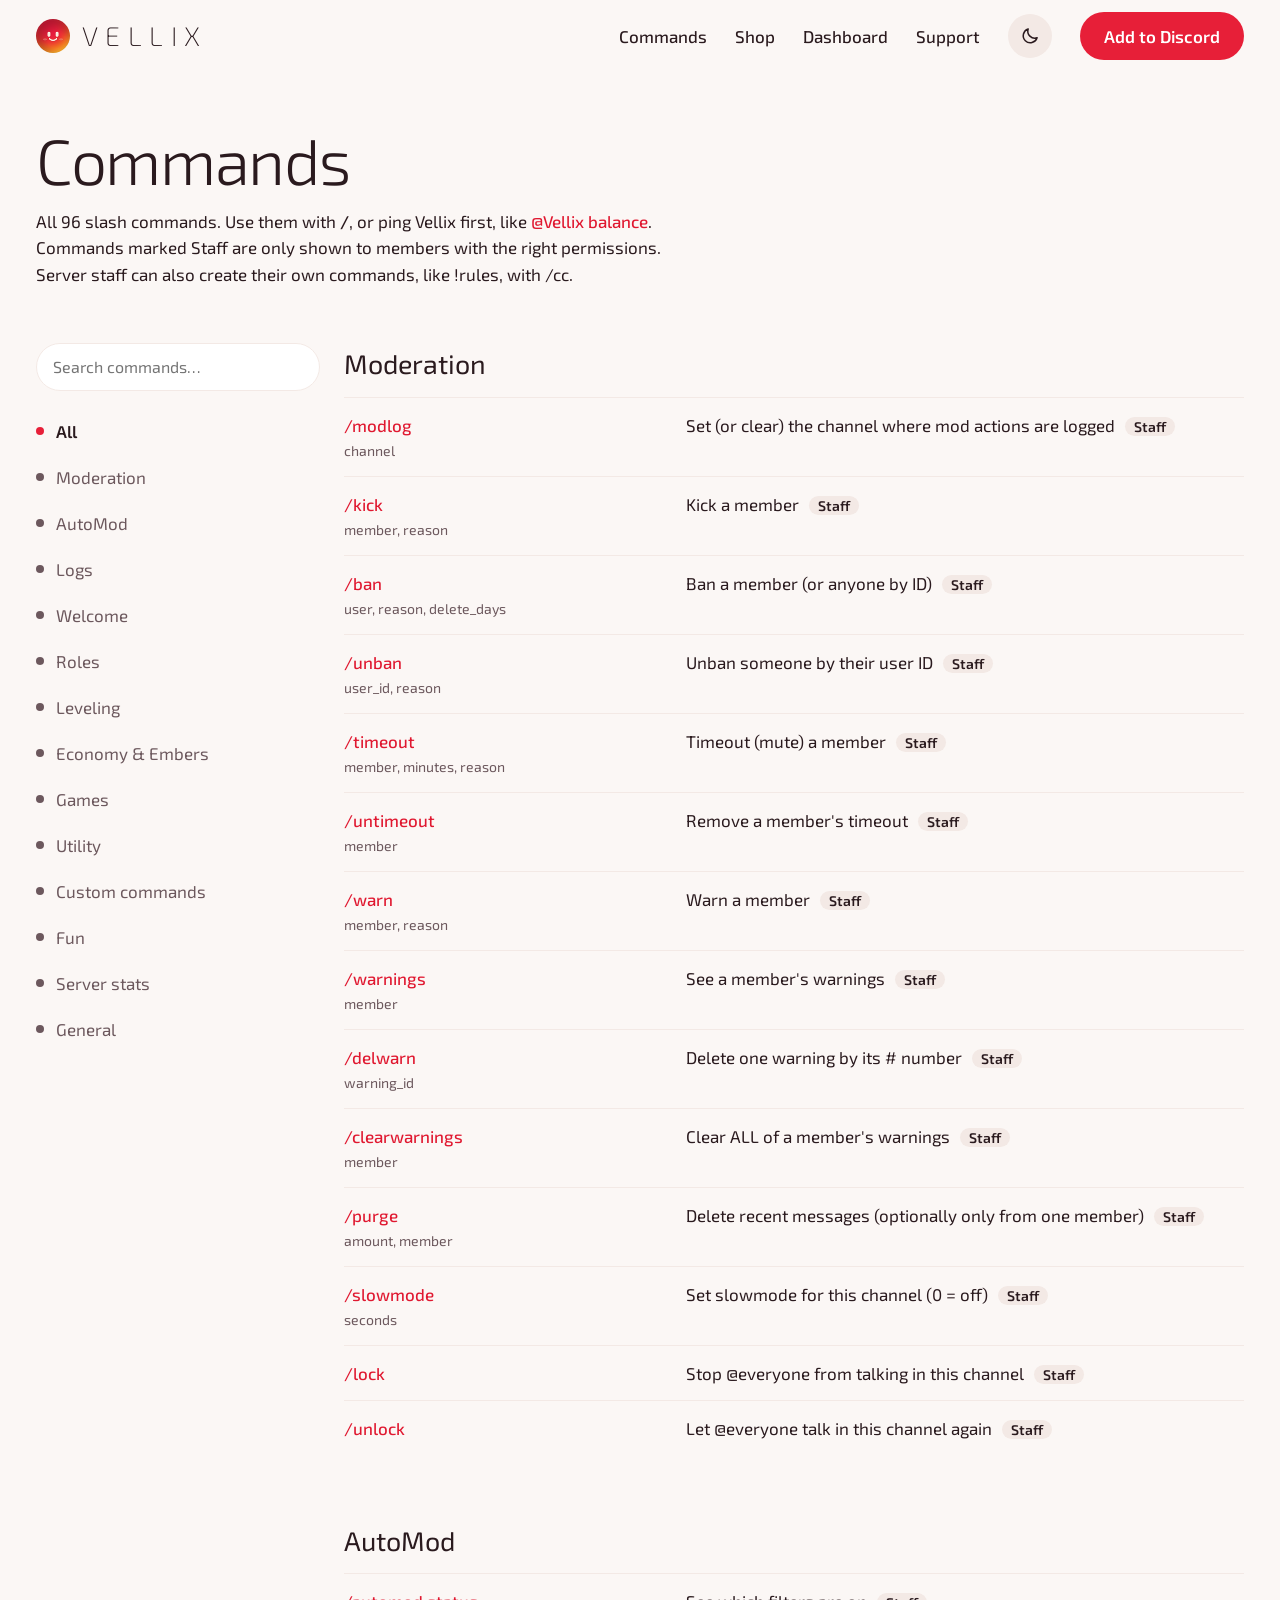
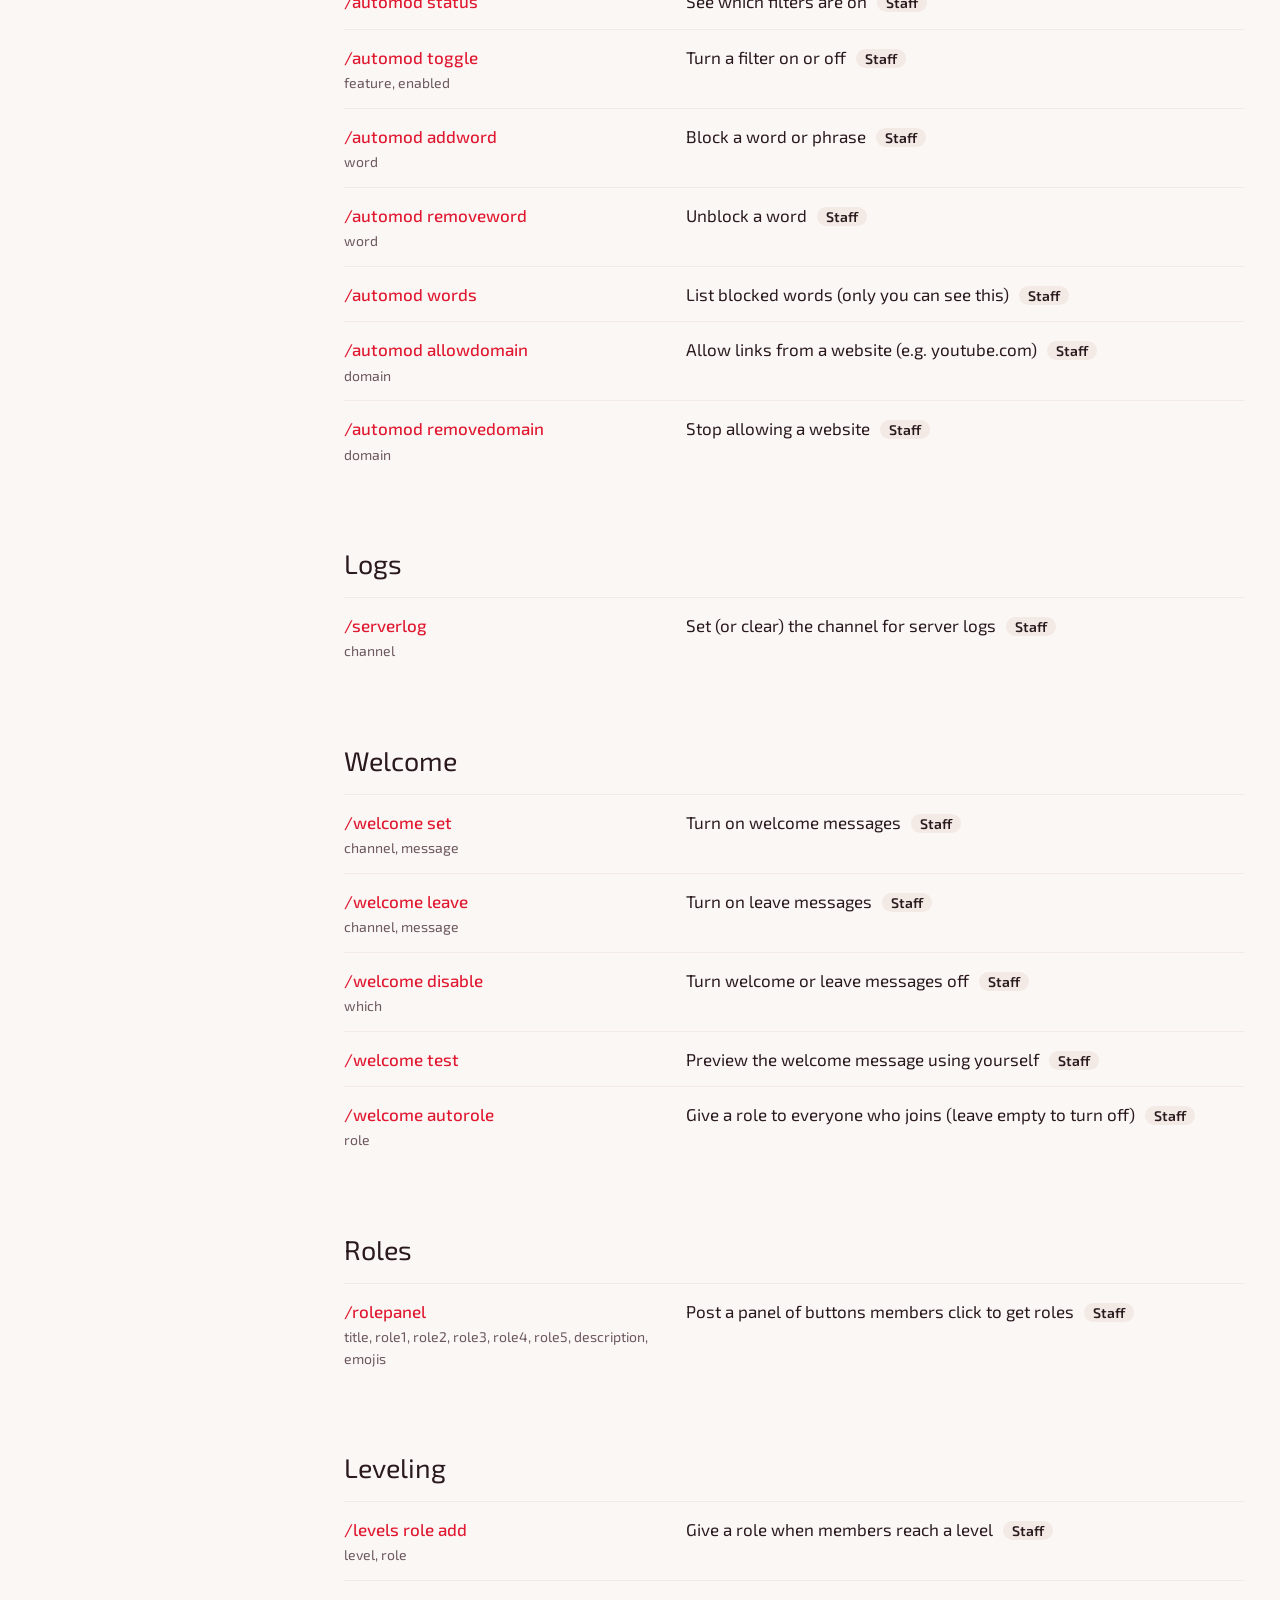
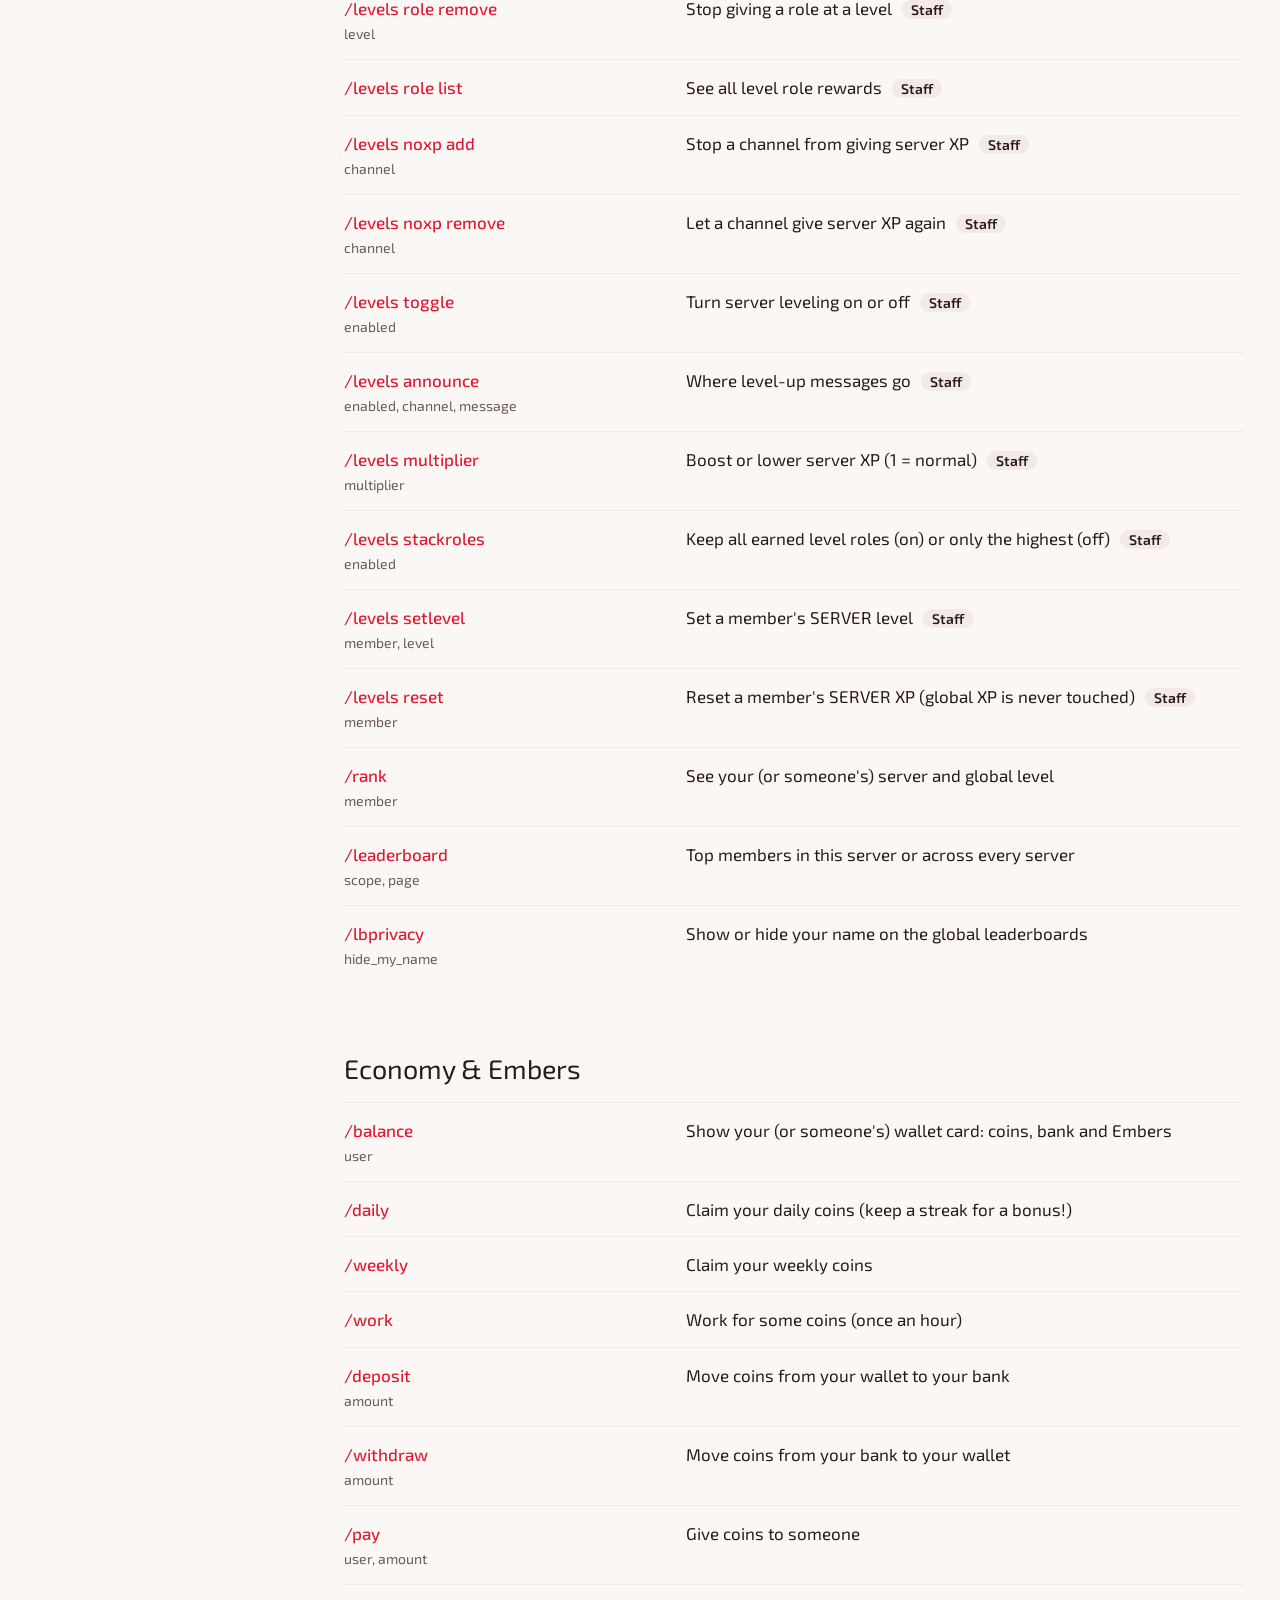
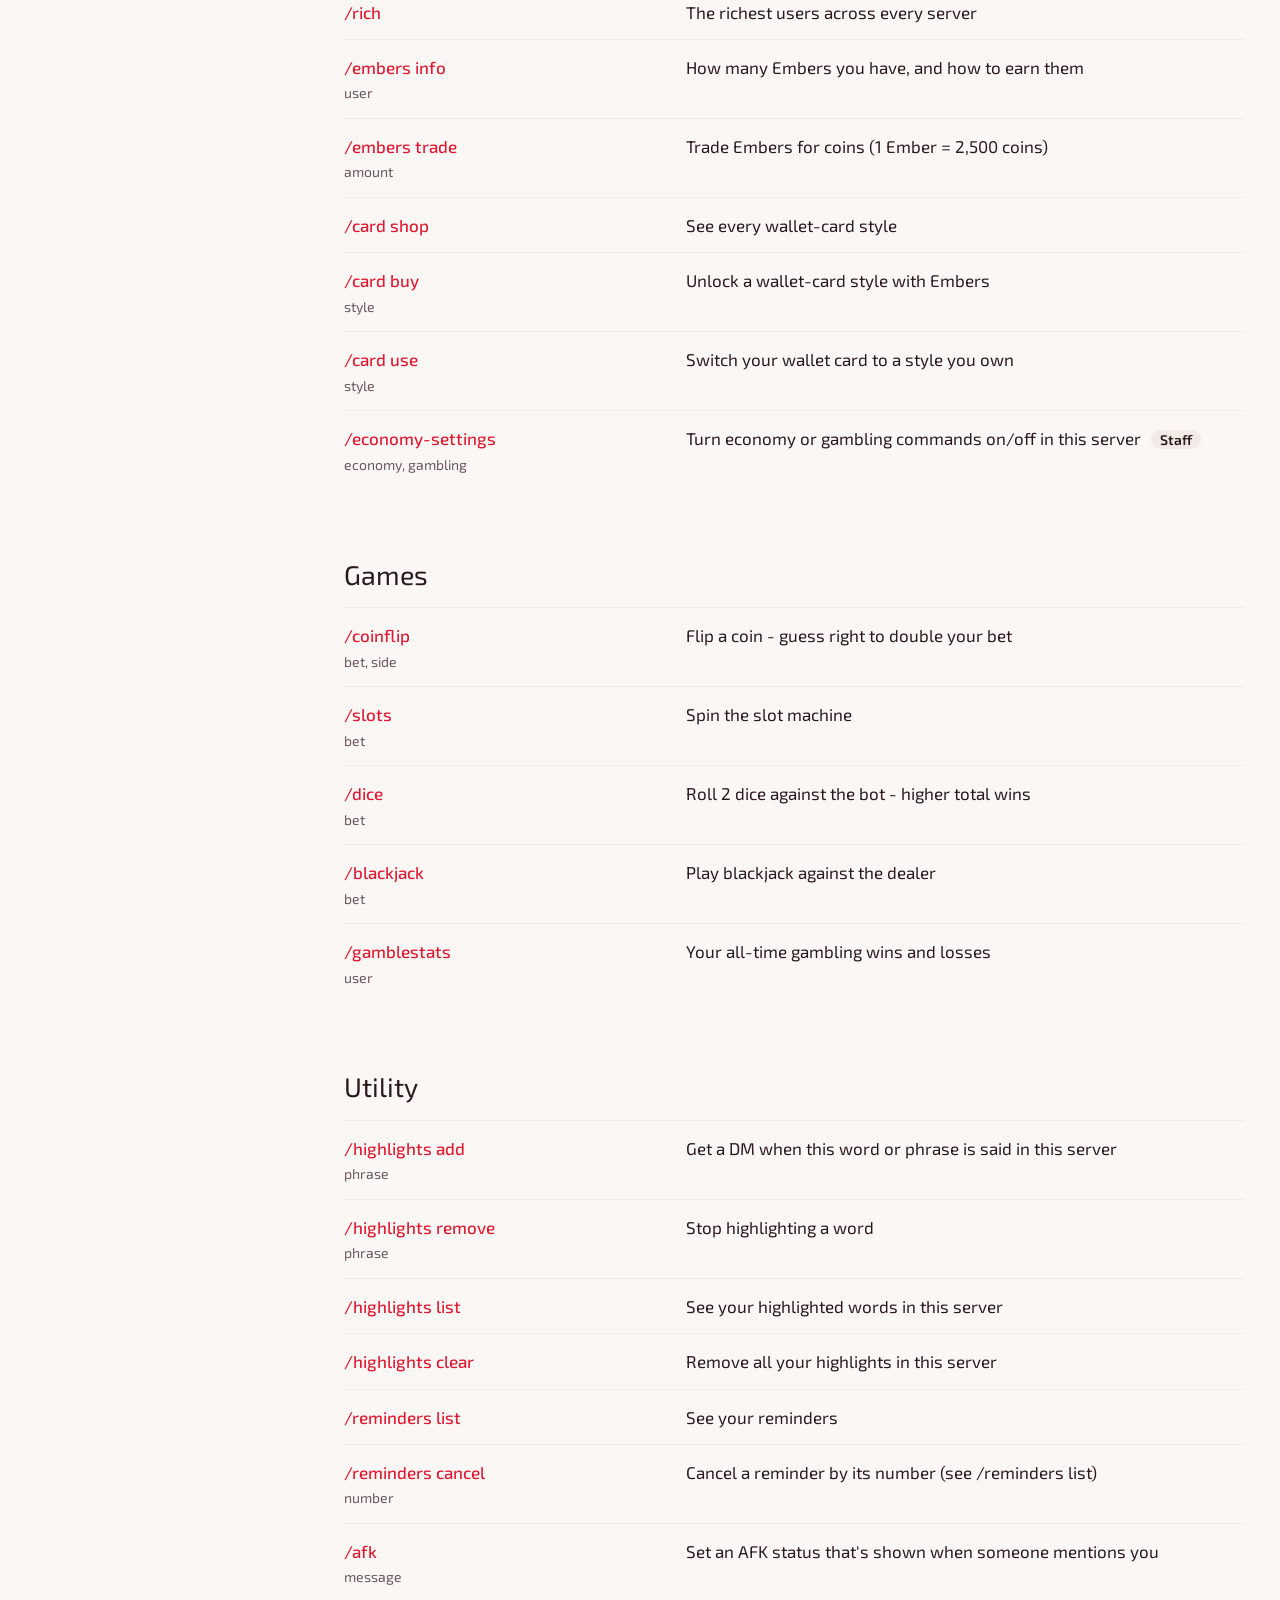
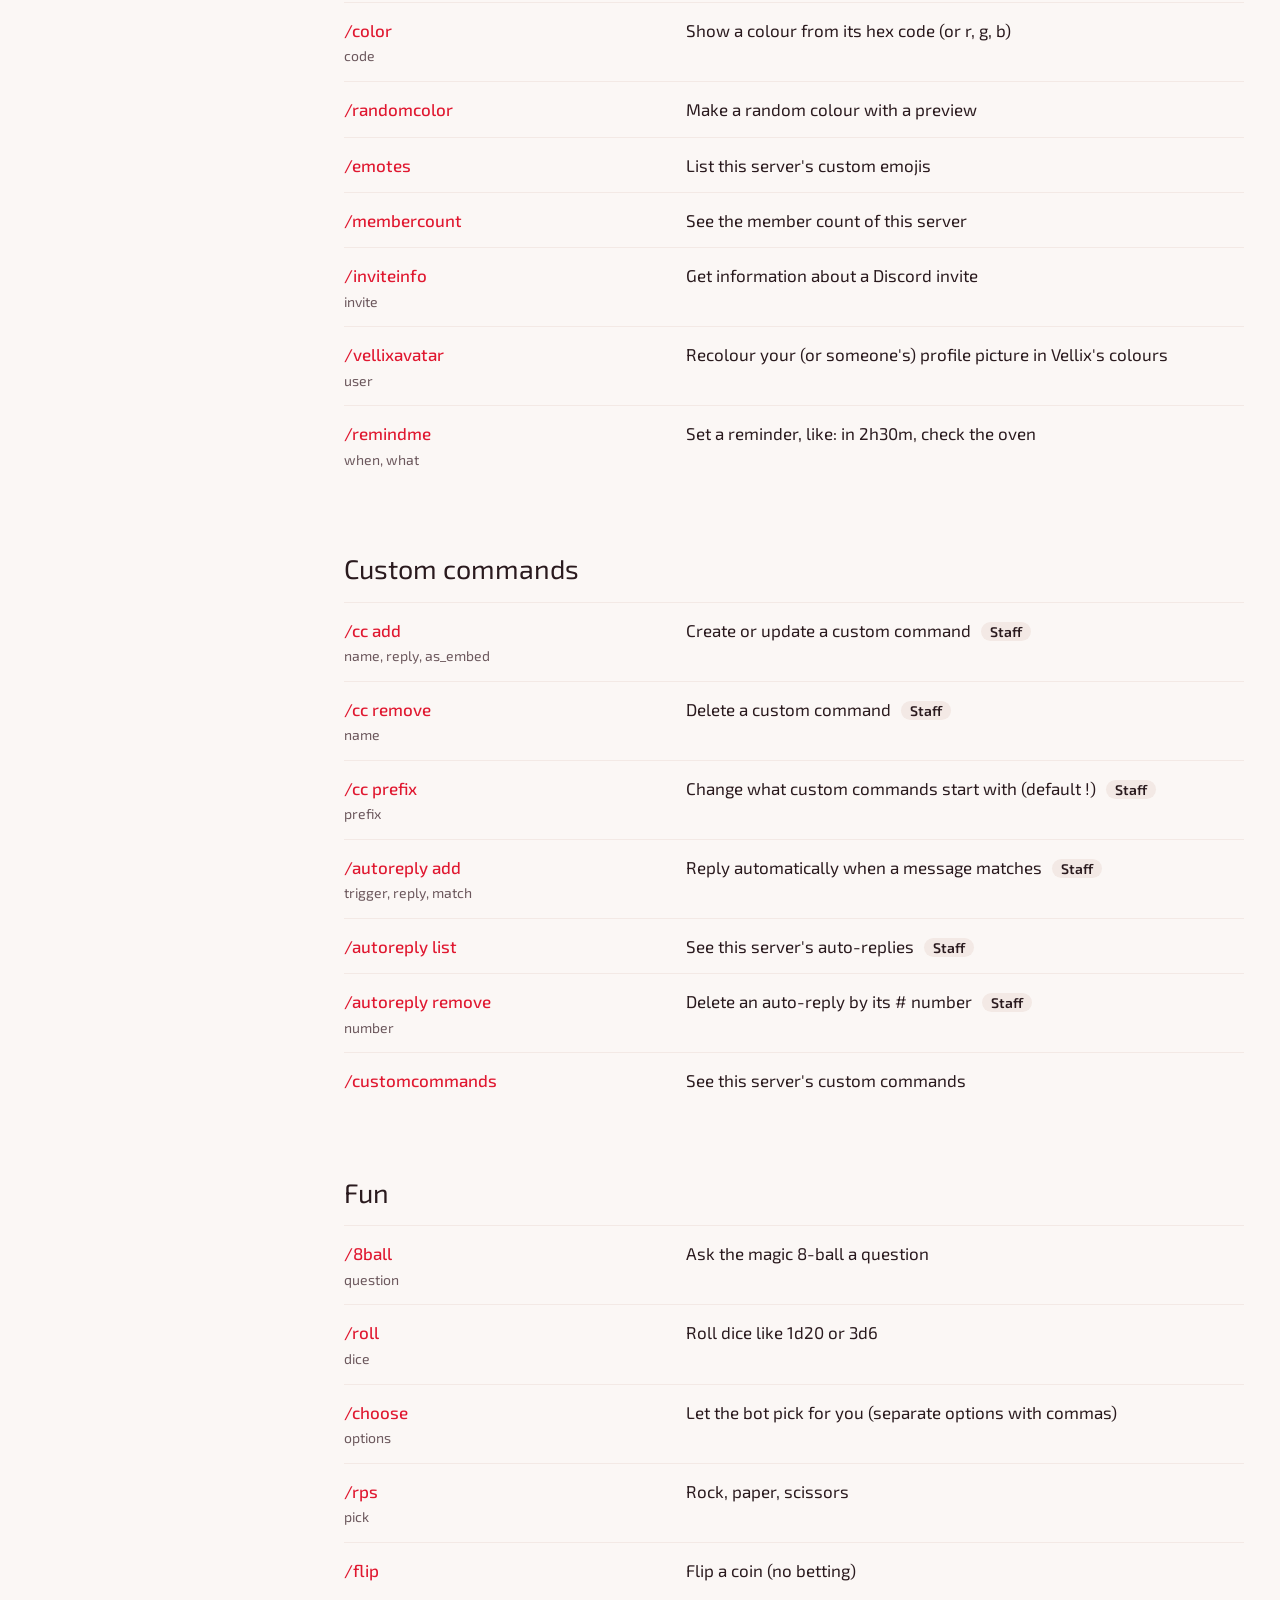
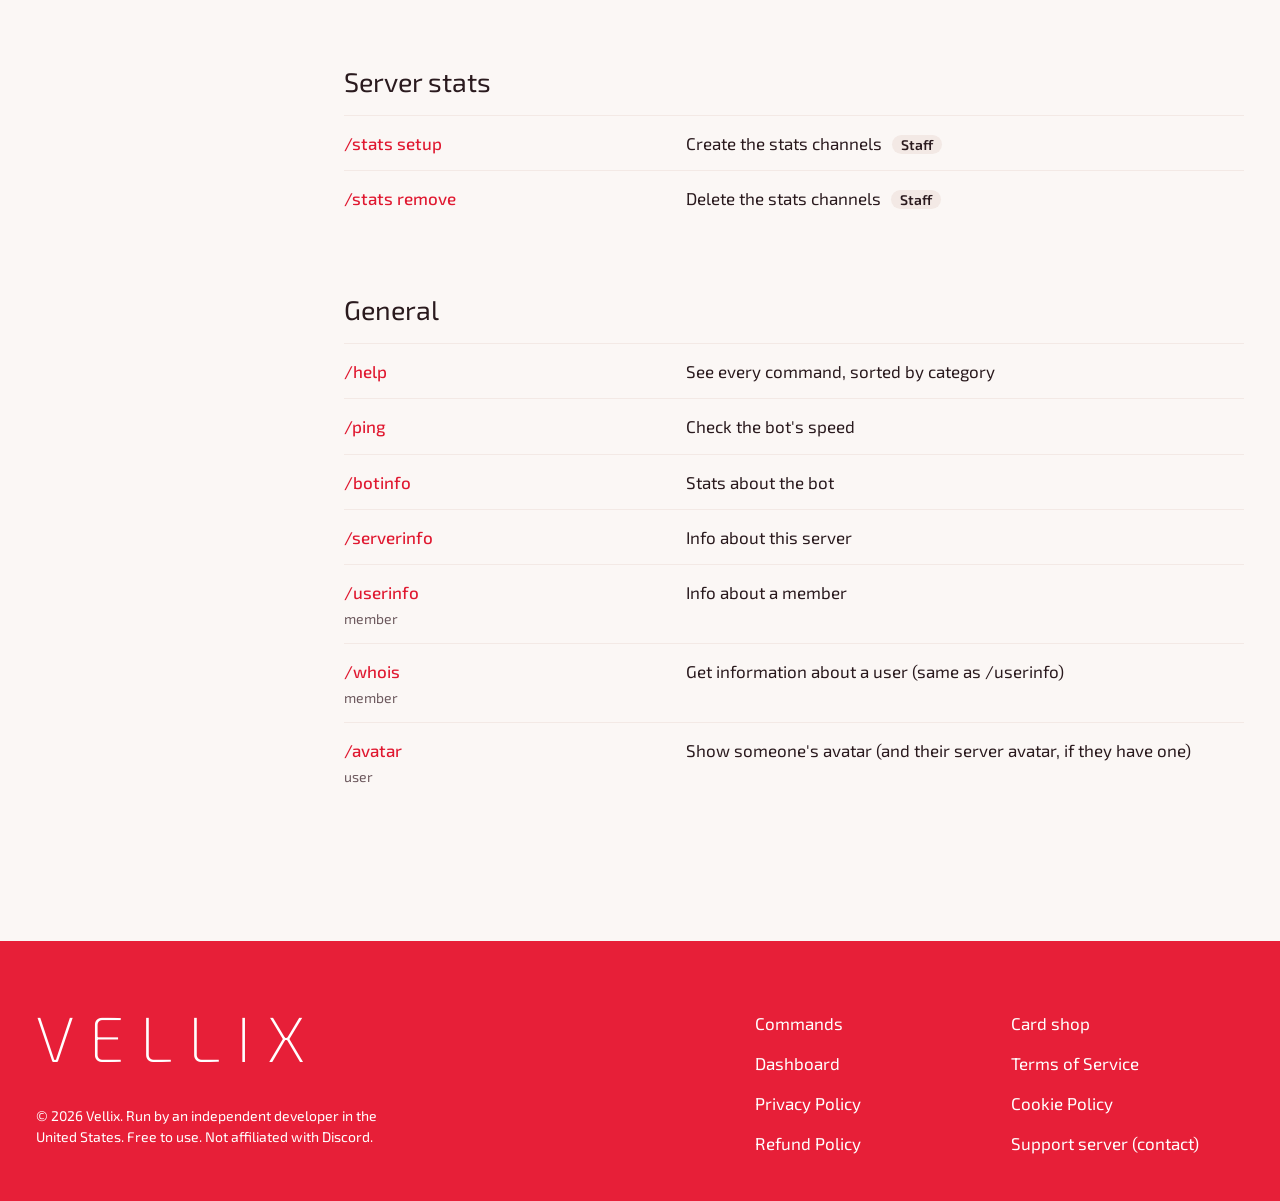
==== commit ef614827: "Card shop page, smooth Buddy hover, privacy note for the dashboard shop - /shop/: try the six styles" ====
--- a/commands/index.html
+++ b/commands/index.html
@@ -47,6 +47,7 @@
   <a class="wordmark" href="/" aria-label="Vellix home" translate="no"><img src="/assets/favicon.png" alt="" width="34" height="34">VELLIX</a>
   <nav aria-label="Main">
     <a href="/commands/">Commands</a>
+    <a href="/shop/">Shop</a>
     <a class="hide-sm" href="#" data-dashboard>Dashboard</a>
     <a class="hide-sm" href="#" data-support>Support</a>
     <button class="theme-toggle" type="button" data-theme-toggle aria-label="Switch to dark mode">
@@ -78,6 +79,7 @@
   <p class="foot-word" aria-hidden="true" translate="no" data-reveal="fade">VELLIX</p>
   <nav aria-label="Footer" data-reveal="fade">
     <a href="/commands/">Commands</a>
+    <a href="/shop/">Card shop</a>
     <a href="#" data-dashboard>Dashboard</a>
     <a href="/terms/">Terms of Service</a>
     <a href="/privacy/">Privacy Policy</a>
--- a/assets/style.css
+++ b/assets/style.css
@@ -296,6 +296,7 @@
 .styles-head { display: grid; grid-template-columns: repeat(12, minmax(0, 1fr)); column-gap: 24px; margin-bottom: 40px; }
 .styles-head h2 { grid-column: 1 / 6; font-size: var(--t-l); font-weight: 300; line-height: 1; letter-spacing: -.02em; }
 .styles-head p { grid-column: 7 / 12; align-self: end; }
+.styles-head a { font-weight: 600; text-underline-offset: 4px; }
 .tiles { display: grid; grid-template-columns: repeat(3, minmax(0, 1fr)); gap: 28px 12px; }
 .tile { position: relative; }
 .tile .pic { position: relative; z-index: 1; overflow: hidden; border-radius: 20px; }
@@ -446,6 +447,30 @@
 :root[data-theme="dark"] .cmd-table tr.is-target td { background: #3d332f; color: var(--ink); }
 .empty { padding: 24px 0; color: var(--muted); }
 
+/* card shop: the example card on the left, the six styles to try on the right, three notes under it */
+.shop-page .page-head { grid-column: 1 / 10; }
+.try { grid-column: 1 / -1; display: grid; grid-template-columns: 7fr 5fr; gap: 32px; align-items: start; }
+.try-card img { width: 100%; height: auto; border-radius: 20px; }
+.try-card figcaption { margin-top: 12px; color: var(--muted); font-size: var(--t-xs); }
+.try-list { display: grid; grid-template-columns: 1fr 1fr; gap: 8px; }
+.style {
+  display: grid; grid-template-columns: 1fr auto; gap: 8px 10px; align-items: center; width: 100%; padding: 8px 10px 10px; border: 0;
+  border-radius: 14px; background: var(--surface); text-align: left; cursor: pointer; color: var(--ink); font-size: var(--t-xs);
+}
+.style:hover { background: var(--surface-2); }
+.style[aria-pressed="true"] { background: var(--ink); color: var(--bg); }
+.style .thumb { grid-column: 1 / -1; width: 100%; height: auto; border-radius: 8px; }
+.style b { font-weight: 600; font-size: var(--t-s); }
+.style span { font-variant-numeric: tabular-nums; }
+.try-go { grid-column: 1 / -1; margin-top: 14px; }
+.try-go .hint { max-width: 48ch; }
+.try-go .hint a { font-weight: 600; text-underline-offset: 4px; }
+.shop-notes { grid-column: 1 / -1; display: grid; grid-template-columns: repeat(3, minmax(0, 1fr)); gap: 12px; margin-top: 56px; }
+.note { padding: 24px; border-radius: var(--radius); background: var(--surface); }
+.note h2 { font-size: var(--t-s); font-weight: 600; margin-bottom: 10px; }
+.note .cmd { color: var(--accent-text-deep); }
+.note a { font-weight: 600; text-underline-offset: 4px; }
+
 /* legal documents: contents on the left, the text on the right */
 .toc { display: grid; gap: 2px; }
 .toc p { font-weight: 600; margin-bottom: 8px; }
@@ -473,7 +498,8 @@
   .motion .hero .lede, .motion .hero .actions { animation: fadeup 700ms var(--ease-out) 520ms both; }
   .btn, .chip, .theme-toggle, .segmented button, .showcase-nav button, .switch .track { transition: background .2s, scale .15s, color .2s; }
   .btn:active, .chip:active, .theme-toggle:active, .segmented button:active, .showcase-nav button:active { scale: .96; }
-  .orb { transition: scale .35s var(--ease-out); }
+  /* the hover grows the picture inside the orb, so the orb's own entrance transition never interferes */
+  .orb img { transition: scale .35s var(--ease-out); will-change: transform; }
   .orb-hint { transition: opacity .3s var(--ease-out), transform .35s var(--ease-out); }
   .tile .pic img { transition: scale 1.6s var(--ease-out); }
   .motion .tile:not(.is-visible) .pic img { scale: 1.08; }
@@ -510,8 +536,8 @@
   .motion .step.is-on .lb { animation: fadeup .5s var(--ease-out) calc(var(--i) * 120ms + 1.5s + var(--n) * 160ms) both; }
 }
 @media (hover: hover) and (prefers-reduced-motion: no-preference) {
-  .orb:hover { scale: 1.035; }
-  .orb:active { scale: .97; }
+  .orb:hover img { scale: 1.035; }
+  .orb:active img { scale: .97; }
 }
 @keyframes rise { from { transform: translateY(105%); } to { transform: none; } }
 @keyframes fadeup { from { opacity: 0; transform: translateY(16px); } to { opacity: 1; transform: none; } }
@@ -599,6 +625,9 @@
   .cta .dialog { align-self: stretch; }
   .dialog .dc { --w: 100%; }
   .page { display: block; padding: 32px 20px 96px; }
+  .try { display: block; }
+  .try-list { margin-top: 20px; }
+  .shop-notes { grid-template-columns: 1fr; margin-top: 40px; }
   .side { position: static; margin-bottom: 32px; }
   .filters { display: flex; flex-wrap: wrap; gap: 4px 16px; }
   .tab { width: auto; }
